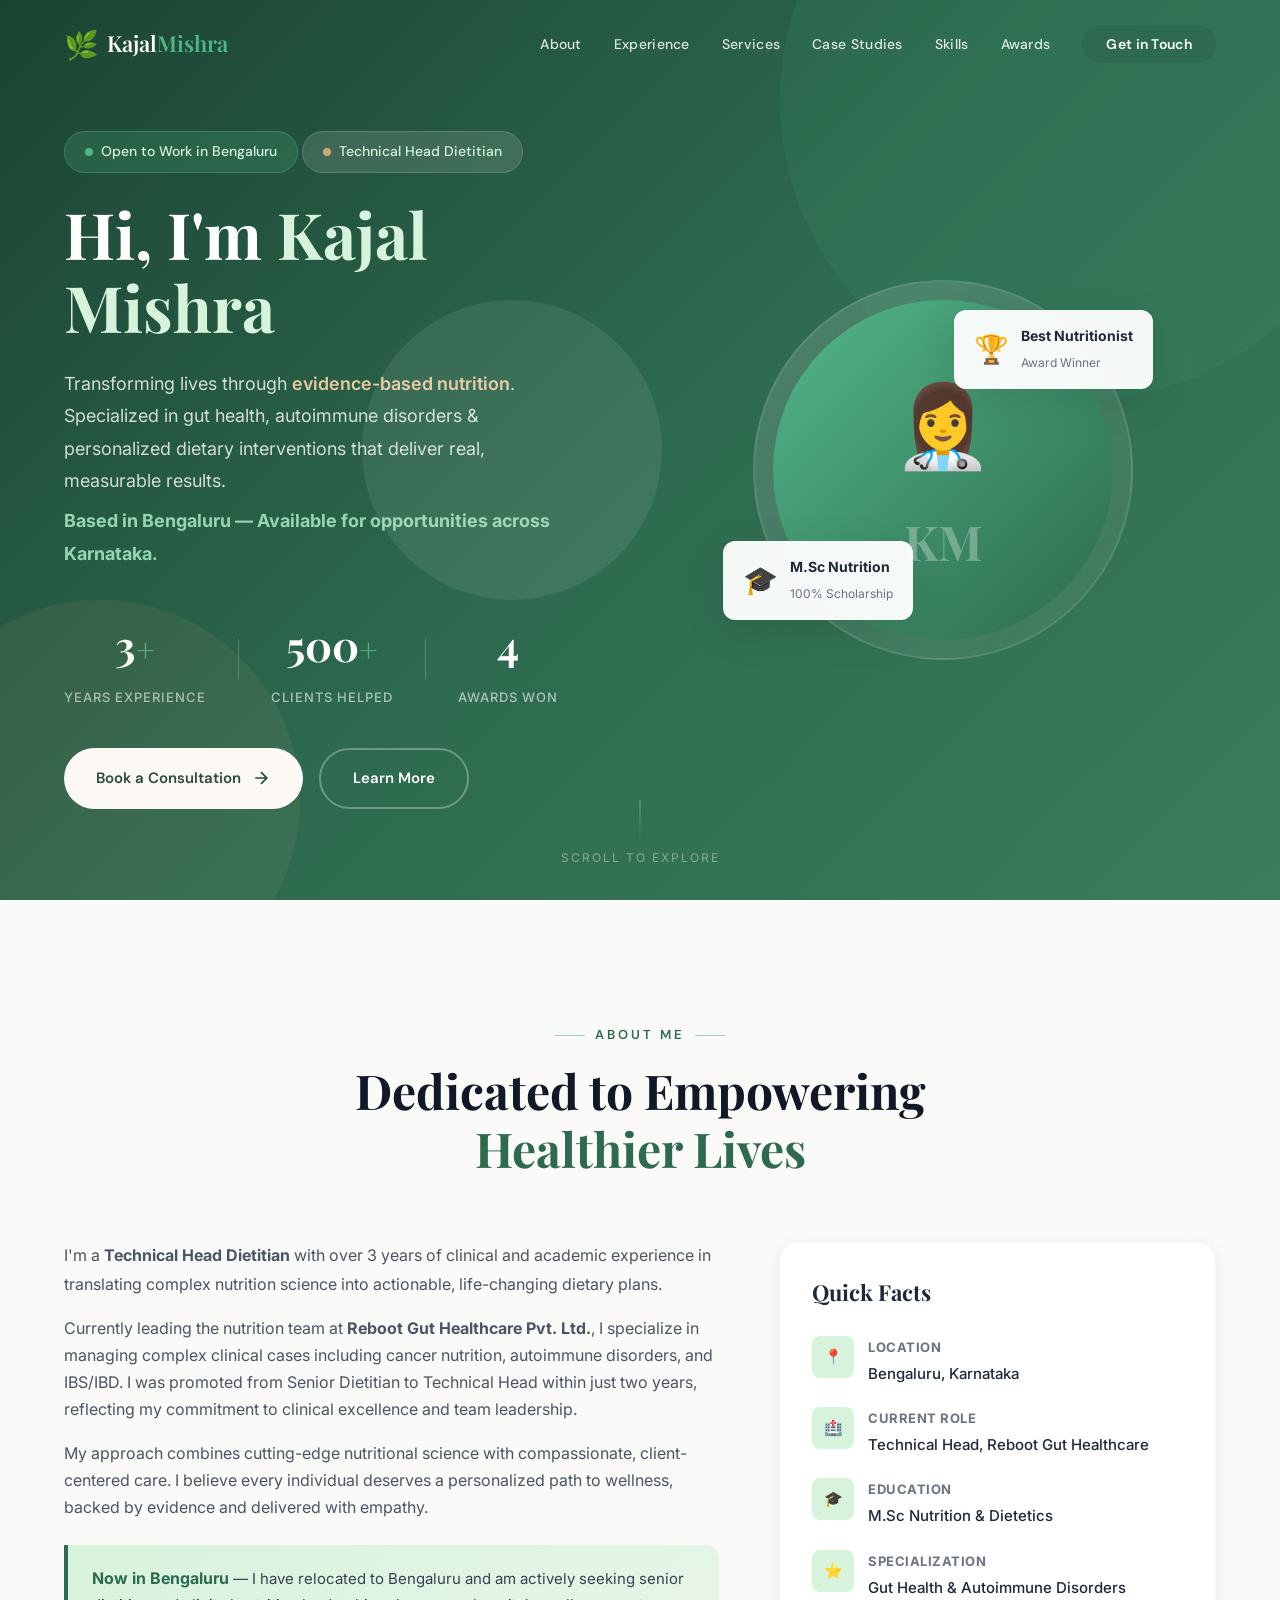
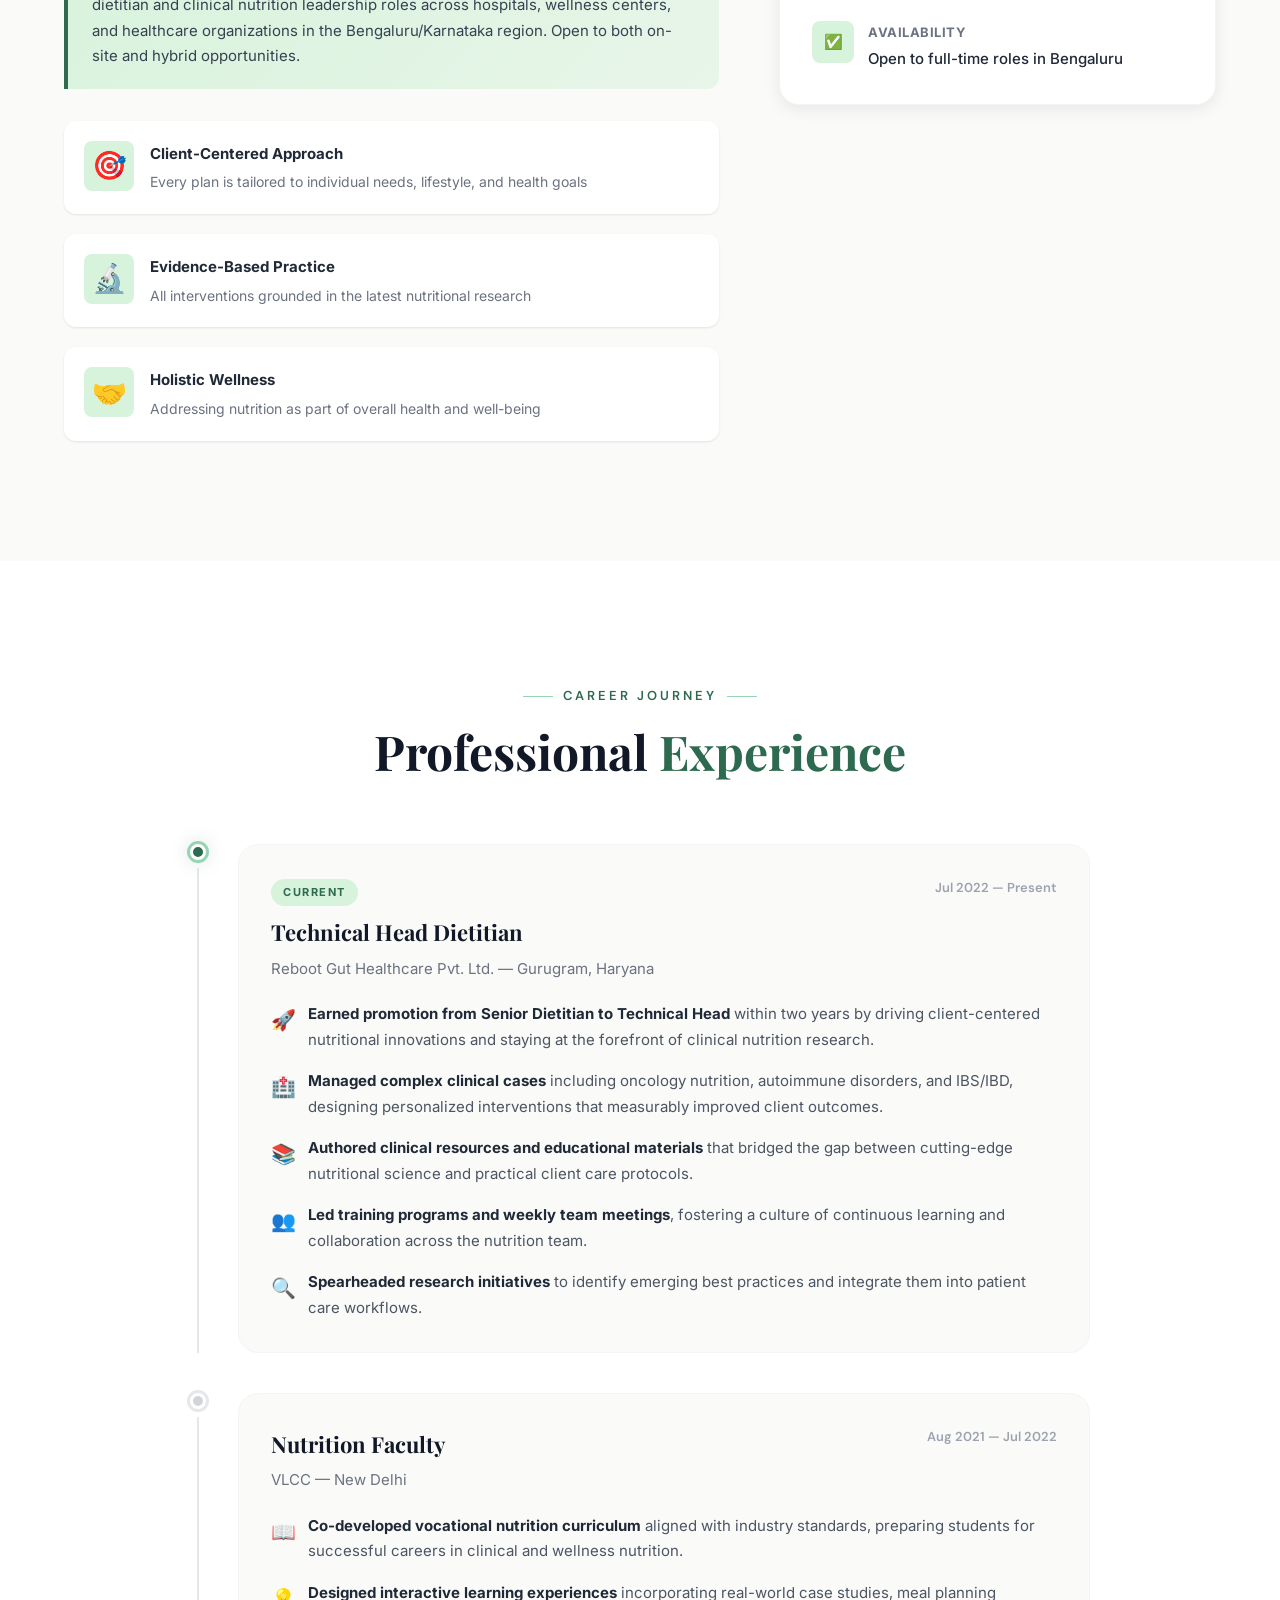
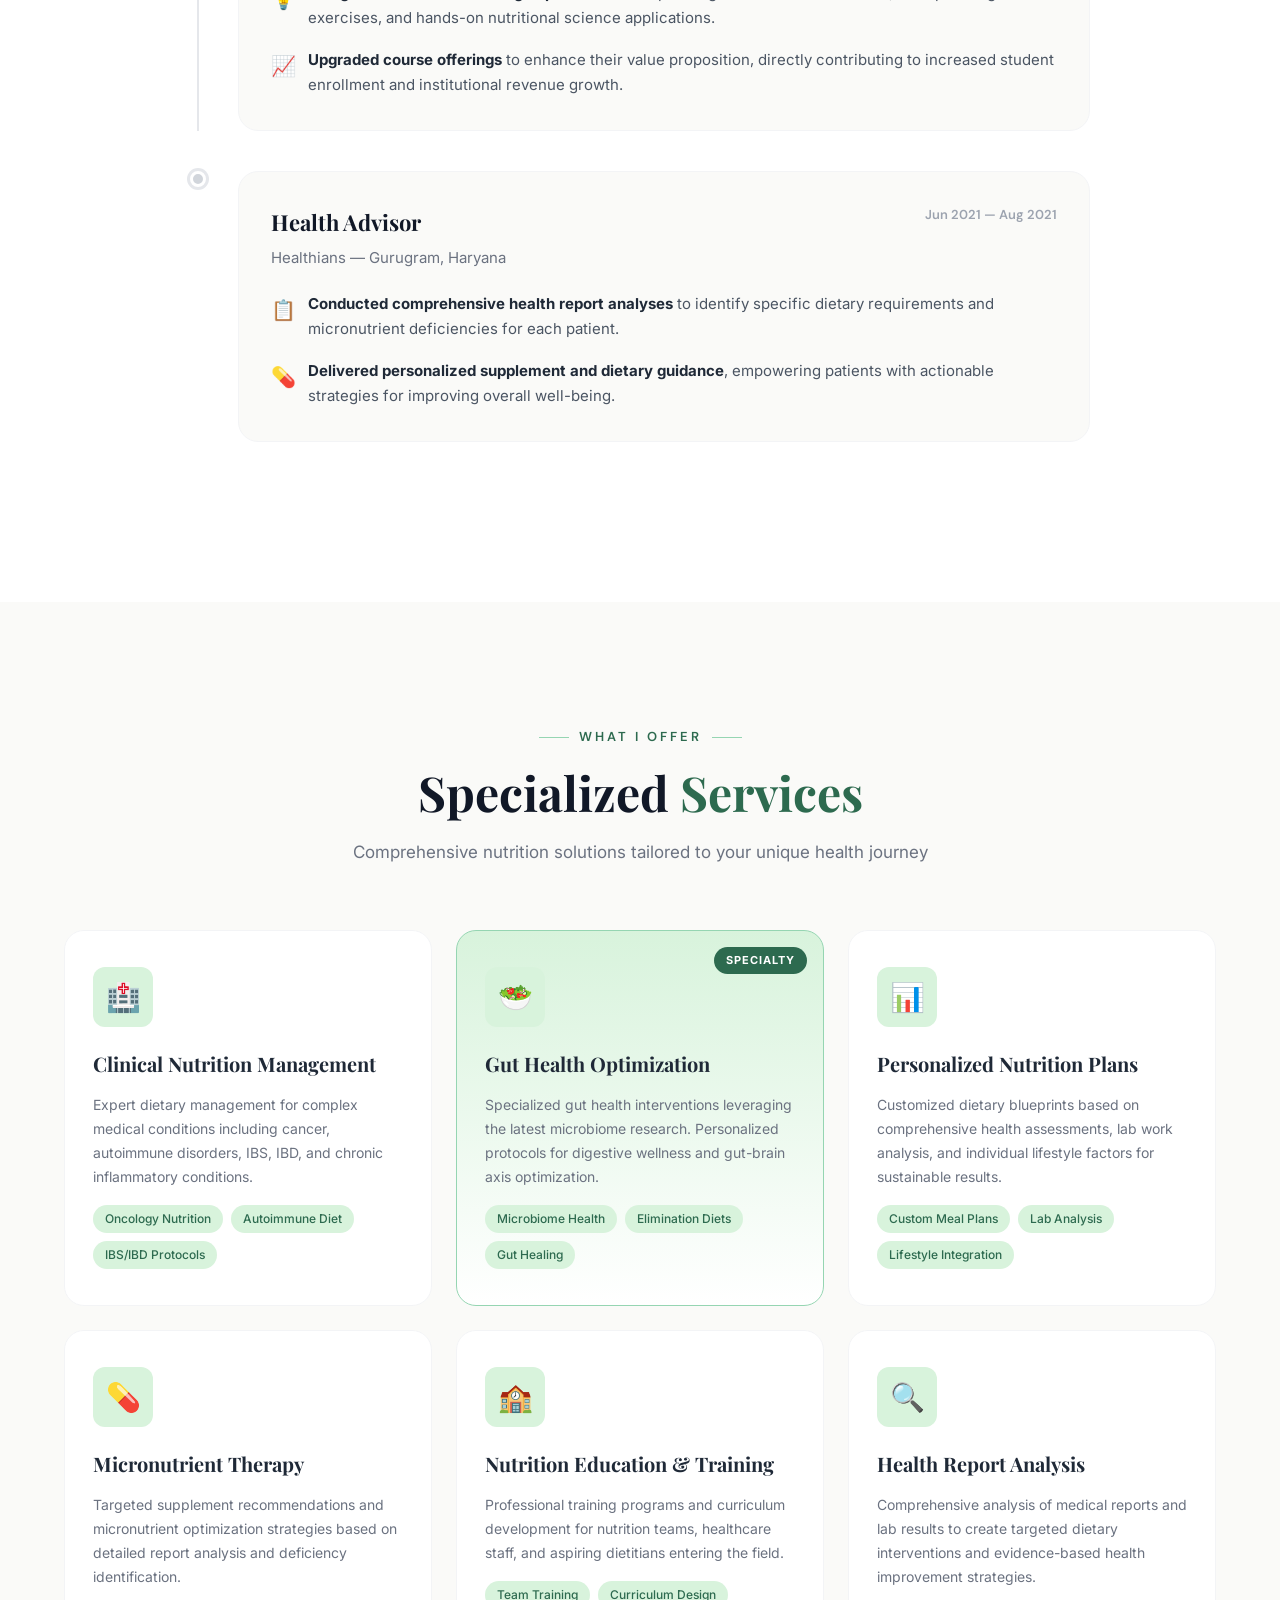
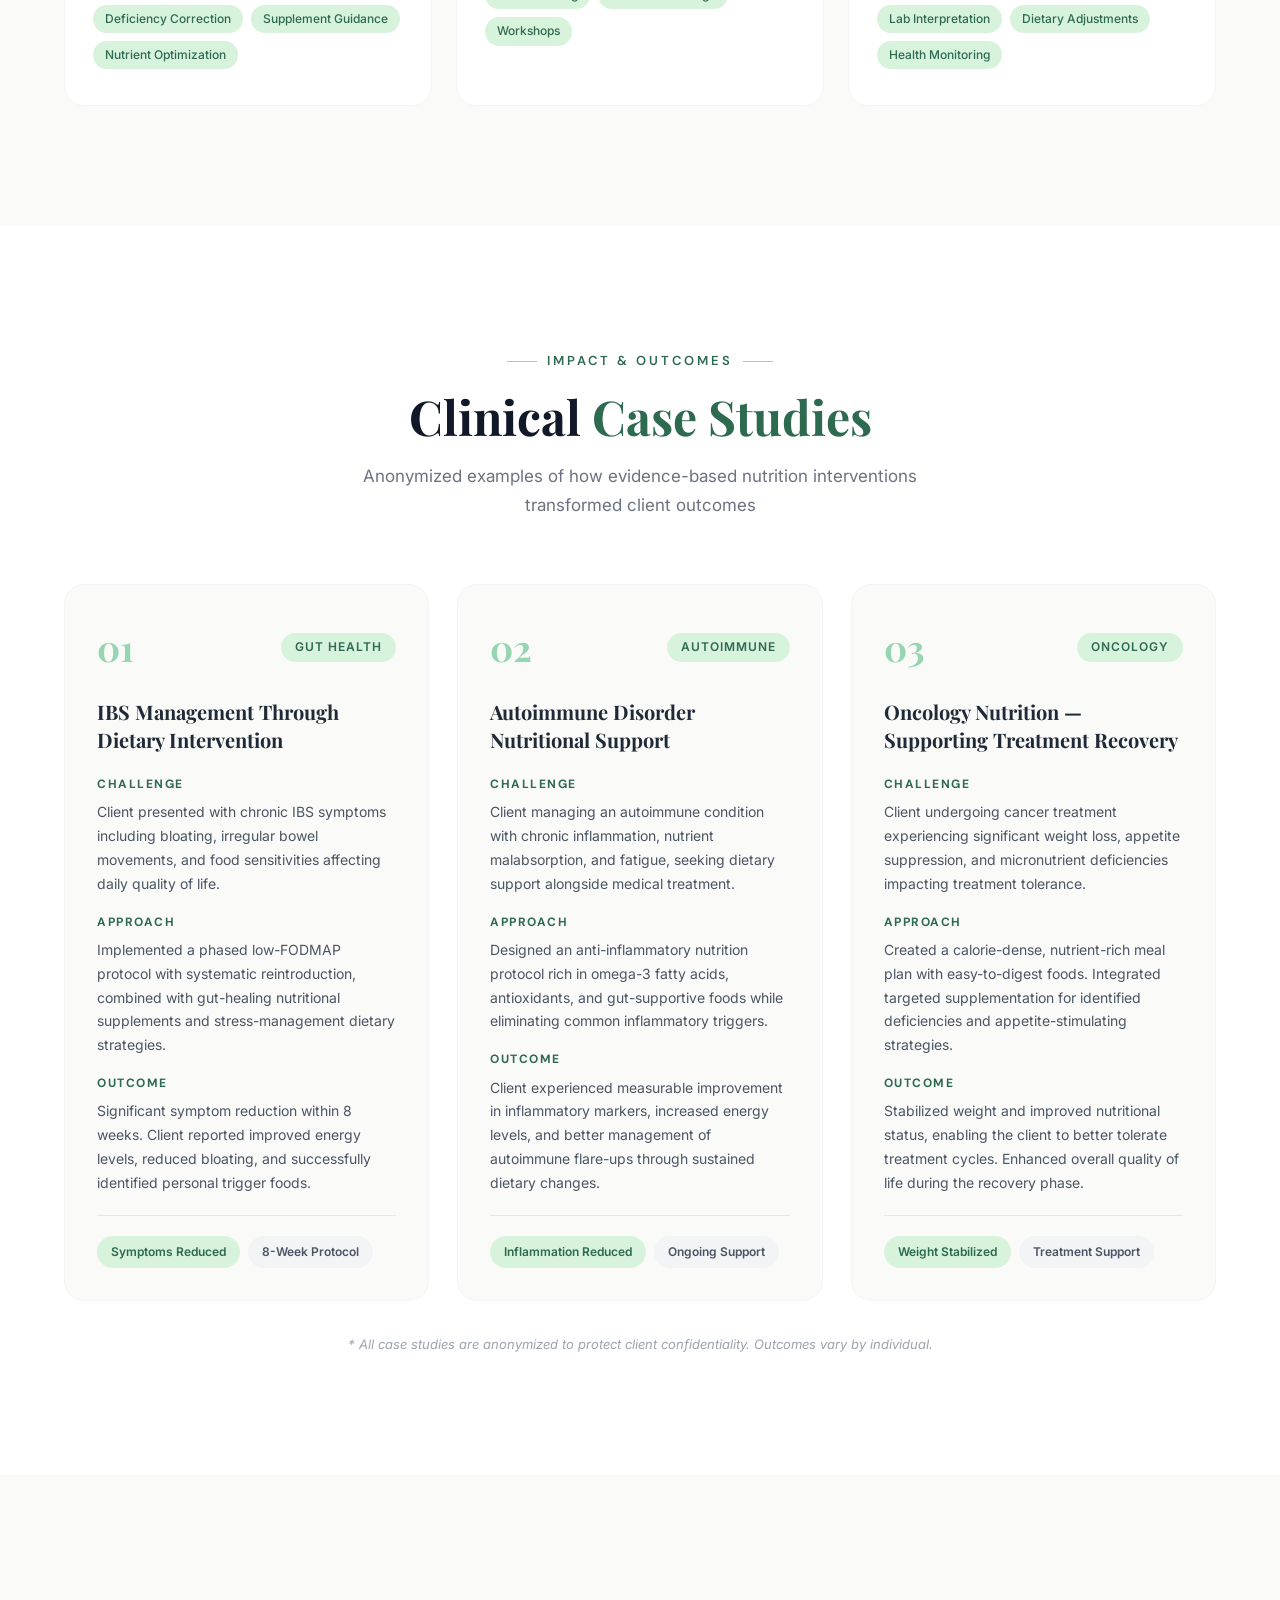
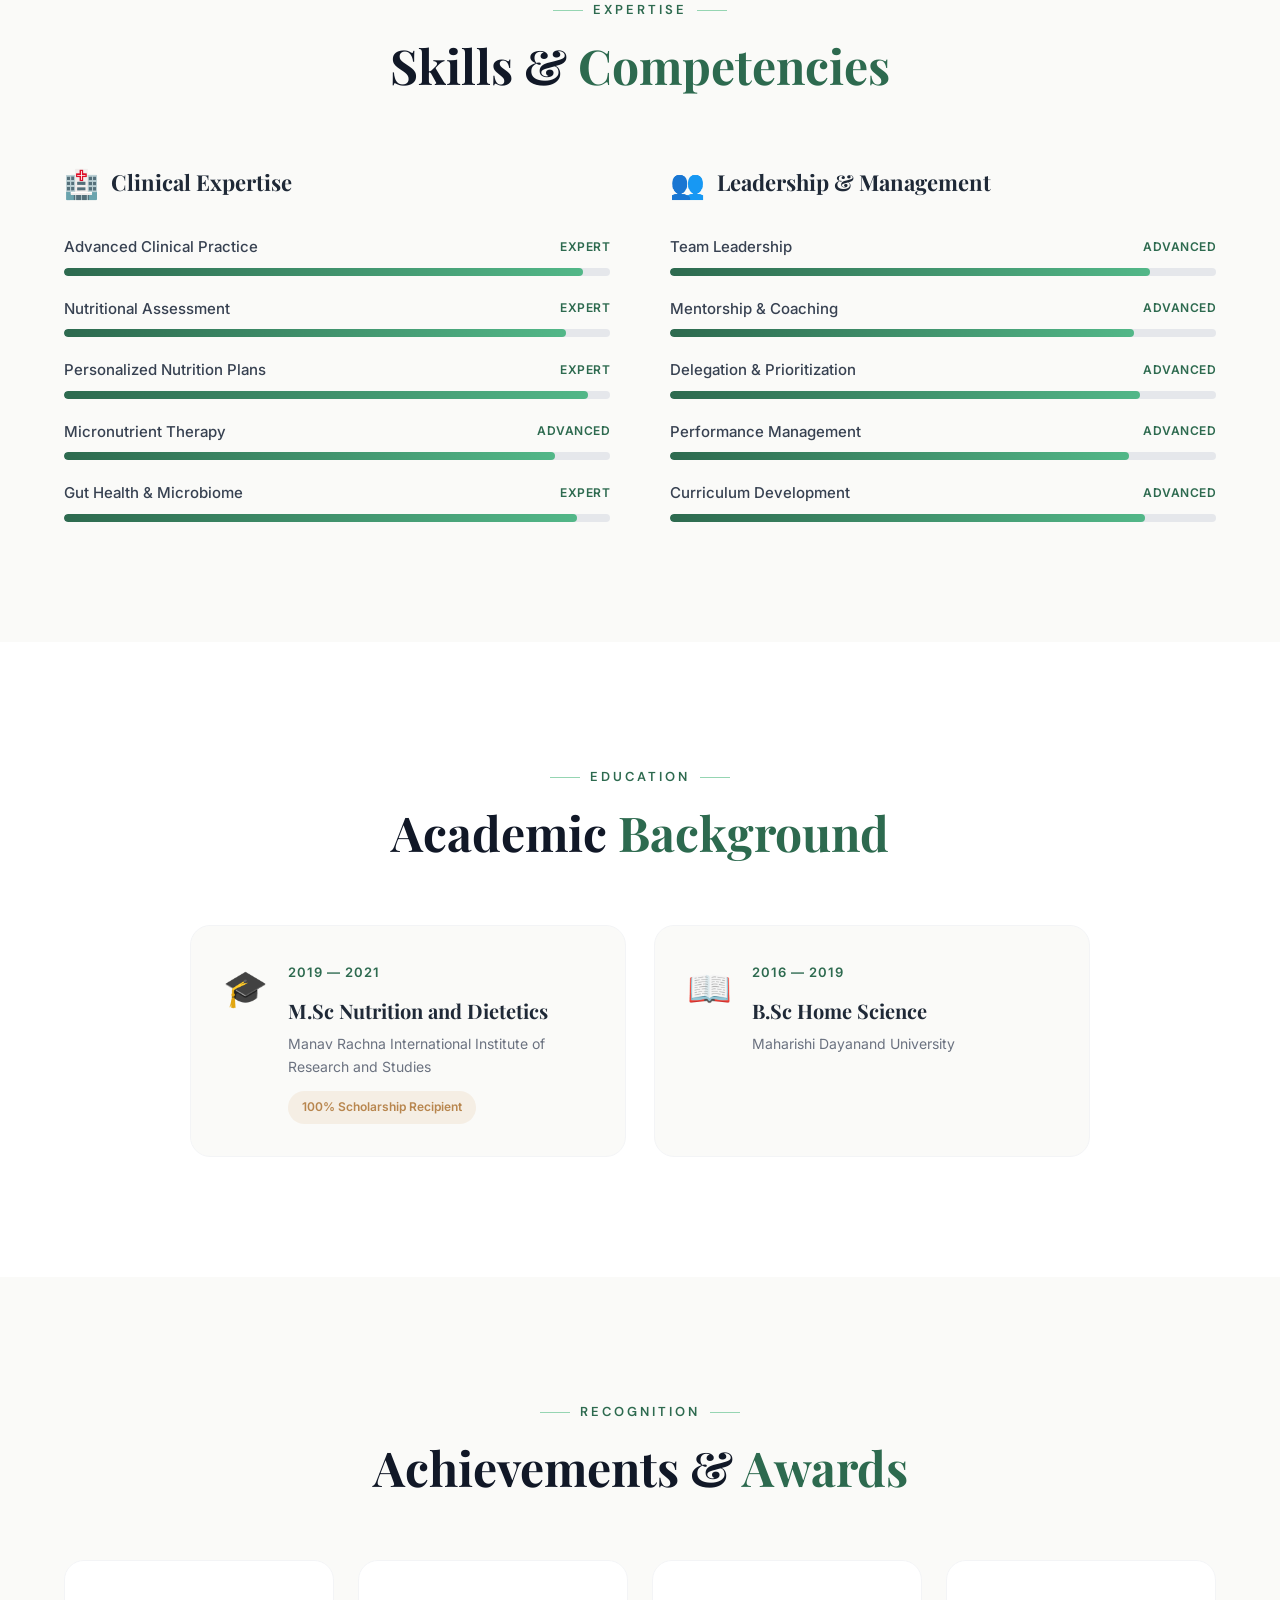
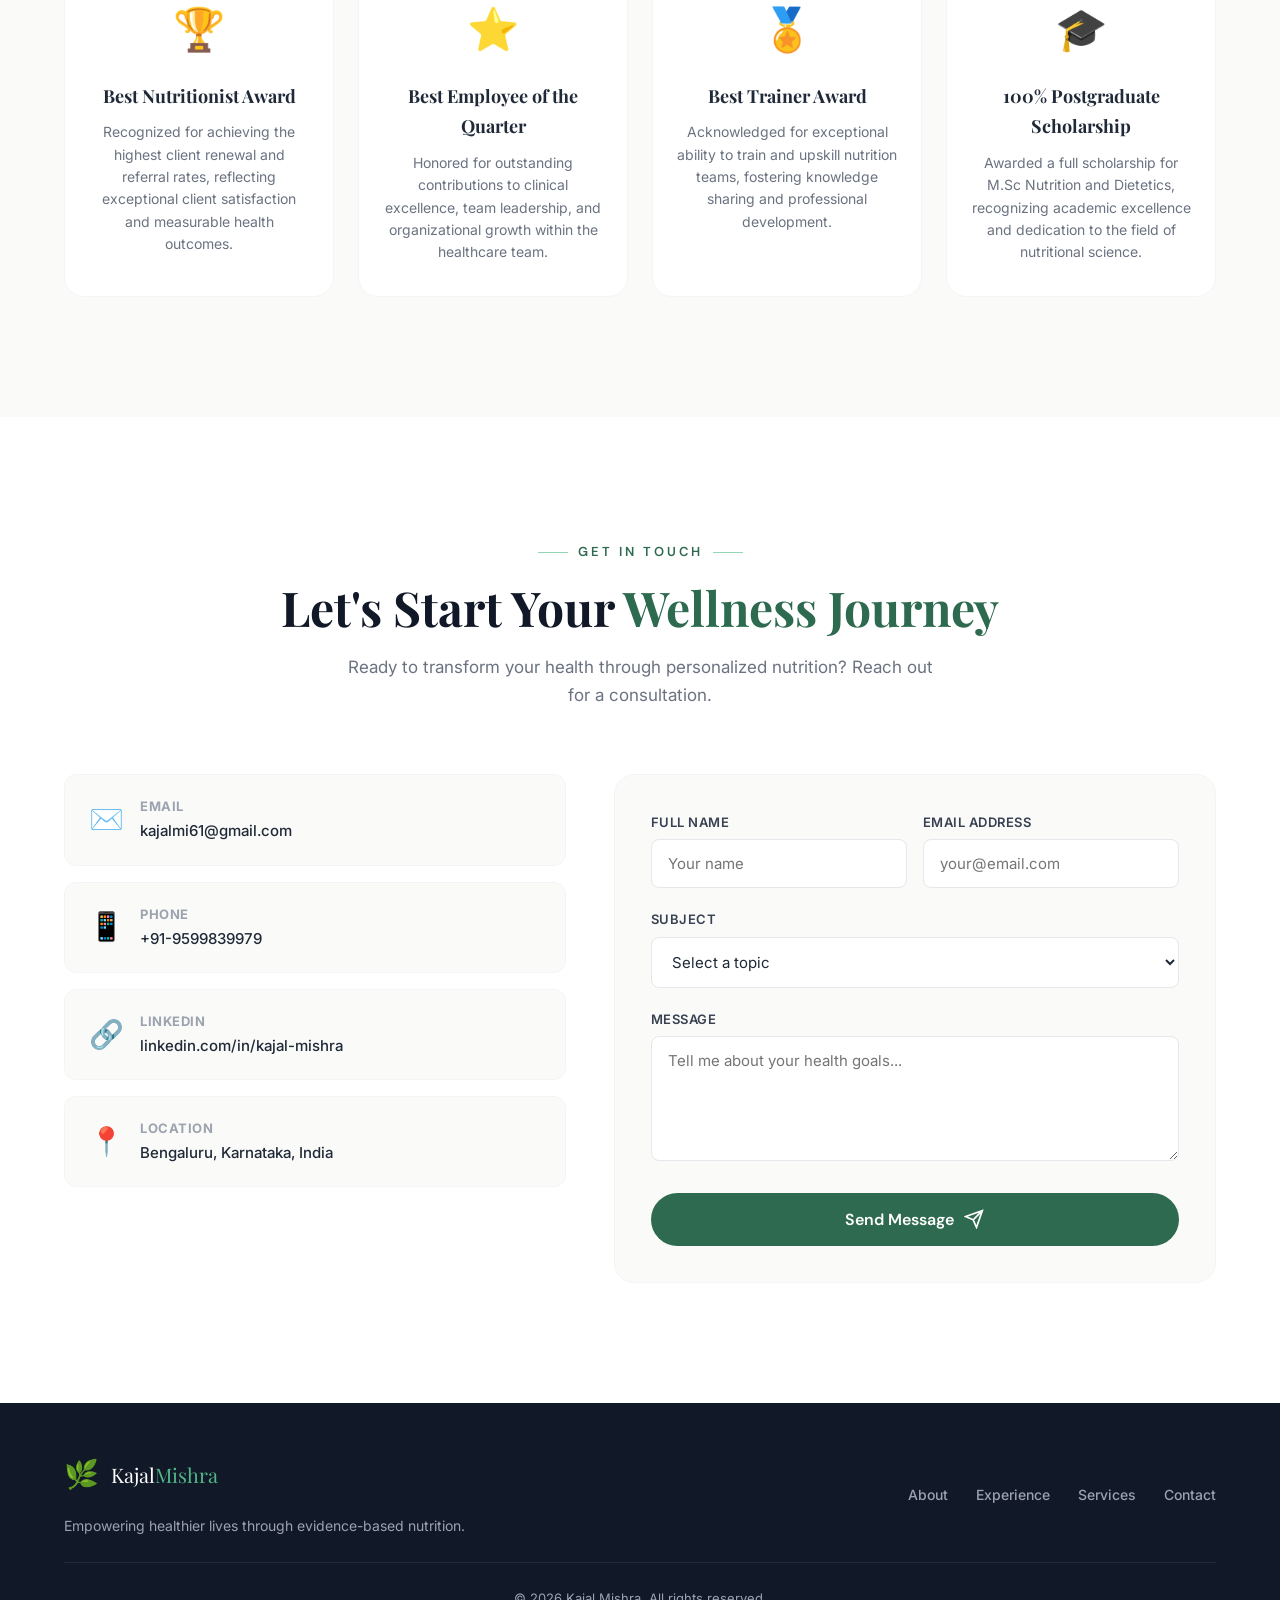
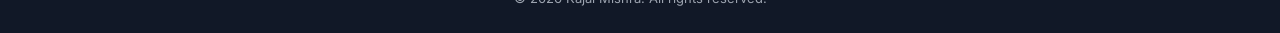
==== index.html @ f79f89e6 "Update location to Bengaluru with open-to-work messaging" ====
<!DOCTYPE html>
<html lang="en">
<head>
    <meta charset="UTF-8">
    <meta name="viewport" content="width=device-width, initial-scale=1.0">
    <title>Kajal Mishra | Senior Dietitian & Clinical Nutrition Expert</title>
    <meta name="description" content="Kajal Mishra - Technical Head Dietitian in Bengaluru specializing in clinical nutrition, gut health, autoimmune disorders, and personalized dietary interventions. 3+ years of expertise in transforming lives through evidence-based nutrition.">
    <meta name="keywords" content="Dietitian Bengaluru, Senior Dietitian Bangalore, Clinical Nutrition, Gut Health, Nutritionist Bengaluru, Kajal Mishra, Personalized Nutrition Plans, Autoimmune Diet, IBS IBD Nutrition, Dietitian Karnataka">
    <meta name="author" content="Kajal Mishra">

    <!-- Open Graph -->
    <meta property="og:title" content="Kajal Mishra | Senior Dietitian & Clinical Nutrition Expert">
    <meta property="og:description" content="Technical Head Dietitian based in Bengaluru, specializing in gut health, autoimmune disorders, and personalized nutrition interventions.">
    <meta property="og:type" content="website">

    <!-- Google Fonts -->
    <link rel="preconnect" href="https://fonts.googleapis.com">
    <link rel="preconnect" href="https://fonts.gstatic.com" crossorigin>
    <link href="https://fonts.googleapis.com/css2?family=Playfair+Display:ital,wght@0,400;0,500;0,600;0,700;1,400&family=Inter:wght@300;400;500;600;700&family=DM+Sans:wght@400;500;700&display=swap" rel="stylesheet">

    <!-- Favicon -->
    <link rel="icon" type="image/svg+xml" href="data:image/svg+xml,<svg xmlns='http://www.w3.org/2000/svg' viewBox='0 0 100 100'><text y='.9em' font-size='90'>🥗</text></svg>">

    <link rel="stylesheet" href="style.css">
</head>
<body>
    <!-- Preloader -->
    <div class="preloader" id="preloader">
        <div class="preloader-inner">
            <div class="preloader-leaf">&#x1F33F;</div>
            <p>Kajal Mishra</p>
        </div>
    </div>

    <!-- Navigation -->
    <nav class="navbar" id="navbar">
        <div class="nav-container">
            <a href="#hero" class="nav-logo">
                <span class="logo-icon">&#x1F33F;</span>
                <span class="logo-text">Kajal<span class="logo-accent">Mishra</span></span>
            </a>
            <ul class="nav-links" id="navLinks">
                <li><a href="#about" class="nav-link">About</a></li>
                <li><a href="#experience" class="nav-link">Experience</a></li>
                <li><a href="#services" class="nav-link">Services</a></li>
                <li><a href="#case-studies" class="nav-link">Case Studies</a></li>
                <li><a href="#skills" class="nav-link">Skills</a></li>
                <li><a href="#achievements" class="nav-link">Awards</a></li>
                <li><a href="#contact" class="nav-link nav-cta">Get in Touch</a></li>
            </ul>
            <button class="nav-toggle" id="navToggle" aria-label="Toggle navigation">
                <span></span>
                <span></span>
                <span></span>
            </button>
        </div>
    </nav>

    <!-- Hero Section -->
    <section class="hero" id="hero">
        <div class="hero-bg-shapes">
            <div class="shape shape-1"></div>
            <div class="shape shape-2"></div>
            <div class="shape shape-3"></div>
        </div>
        <div class="hero-container">
            <div class="hero-content">
                <div class="hero-badge open-to-work-badge">
                    <span class="badge-dot"></span>
                    Open to Work in Bengaluru
                </div>
                <div class="hero-badge">
                    <span class="badge-dot" style="background:#D4A574;"></span>
                    Technical Head Dietitian
                </div>
                <h1 class="hero-title">
                    Hi, I'm <span class="highlight">Kajal Mishra</span>
                </h1>
                <p class="hero-subtitle">
                    Transforming lives through <em>evidence-based nutrition</em>.
                    Specialized in gut health, autoimmune disorders &amp; personalized
                    dietary interventions that deliver real, measurable results.
                    <strong style="display:block; margin-top:8px; color:#95D5B2;">Based in Bengaluru &mdash; Available for opportunities across Karnataka.</strong>
                </p>
                <div class="hero-stats">
                    <div class="stat">
                        <span class="stat-number" data-count="3">0</span><span class="stat-plus">+</span>
                        <span class="stat-label">Years Experience</span>
                    </div>
                    <div class="stat-divider"></div>
                    <div class="stat">
                        <span class="stat-number" data-count="500">0</span><span class="stat-plus">+</span>
                        <span class="stat-label">Clients Helped</span>
                    </div>
                    <div class="stat-divider"></div>
                    <div class="stat">
                        <span class="stat-number" data-count="4">0</span>
                        <span class="stat-label">Awards Won</span>
                    </div>
                </div>
                <div class="hero-actions">
                    <a href="#contact" class="btn btn-primary">
                        <span>Book a Consultation</span>
                        <svg width="20" height="20" viewBox="0 0 24 24" fill="none" stroke="currentColor" stroke-width="2"><path d="M5 12h14M12 5l7 7-7 7"/></svg>
                    </a>
                    <a href="#about" class="btn btn-outline">
                        <span>Learn More</span>
                    </a>
                </div>
            </div>
            <div class="hero-visual">
                <div class="hero-image-wrapper">
                    <div class="hero-image-frame">
                        <div class="hero-avatar">
                            <div class="avatar-placeholder">
                                <span class="avatar-icon">&#x1F469;&#x200D;&#x2695;&#xFE0F;</span>
                                <span class="avatar-text">KM</span>
                            </div>
                        </div>
                    </div>
                    <div class="floating-card card-1">
                        <span class="card-icon">&#x1F3C6;</span>
                        <div>
                            <strong>Best Nutritionist</strong>
                            <small>Award Winner</small>
                        </div>
                    </div>
                    <div class="floating-card card-2">
                        <span class="card-icon">&#x1F393;</span>
                        <div>
                            <strong>M.Sc Nutrition</strong>
                            <small>100% Scholarship</small>
                        </div>
                    </div>
                </div>
            </div>
        </div>
        <div class="scroll-indicator">
            <div class="scroll-line"></div>
            <span>Scroll to explore</span>
        </div>
    </section>

    <!-- About Section -->
    <section class="section about" id="about">
        <div class="container">
            <div class="section-header">
                <span class="section-tag">About Me</span>
                <h2 class="section-title">Dedicated to Empowering <br><span class="highlight">Healthier Lives</span></h2>
            </div>
            <div class="about-grid">
                <div class="about-content">
                    <p class="about-lead">
                        I'm a <strong>Technical Head Dietitian</strong> with over 3 years of clinical and academic experience
                        in translating complex nutrition science into actionable, life-changing dietary plans.
                    </p>
                    <p>
                        Currently leading the nutrition team at <strong>Reboot Gut Healthcare Pvt. Ltd.</strong>, I specialize
                        in managing complex clinical cases including cancer nutrition, autoimmune disorders, and
                        IBS/IBD. I was promoted from Senior Dietitian to Technical Head within just two years,
                        reflecting my commitment to clinical excellence and team leadership.
                    </p>
                    <p>
                        My approach combines cutting-edge nutritional science with compassionate, client-centered care.
                        I believe every individual deserves a personalized path to wellness, backed by evidence and
                        delivered with empathy.
                    </p>
                    <div class="relocation-banner">
                        <strong>Now in Bengaluru</strong> &mdash; I have relocated to Bengaluru and am actively seeking
                        senior dietitian and clinical nutrition leadership roles across hospitals, wellness centers,
                        and healthcare organizations in the Bengaluru/Karnataka region. Open to both on-site and hybrid opportunities.
                    </div>
                    <div class="about-highlights">
                        <div class="highlight-item">
                            <div class="highlight-icon">&#x1F3AF;</div>
                            <div>
                                <strong>Client-Centered Approach</strong>
                                <p>Every plan is tailored to individual needs, lifestyle, and health goals</p>
                            </div>
                        </div>
                        <div class="highlight-item">
                            <div class="highlight-icon">&#x1F52C;</div>
                            <div>
                                <strong>Evidence-Based Practice</strong>
                                <p>All interventions grounded in the latest nutritional research</p>
                            </div>
                        </div>
                        <div class="highlight-item">
                            <div class="highlight-icon">&#x1F91D;</div>
                            <div>
                                <strong>Holistic Wellness</strong>
                                <p>Addressing nutrition as part of overall health and well-being</p>
                            </div>
                        </div>
                    </div>
                </div>
                <div class="about-sidebar">
                    <div class="info-card">
                        <h3>Quick Facts</h3>
                        <ul class="info-list">
                            <li>
                                <span class="info-icon">&#x1F4CD;</span>
                                <div><strong>Location</strong><span>Bengaluru, Karnataka</span></div>
                            </li>
                            <li>
                                <span class="info-icon">&#x1F3E5;</span>
                                <div><strong>Current Role</strong><span>Technical Head, Reboot Gut Healthcare</span></div>
                            </li>
                            <li>
                                <span class="info-icon">&#x1F393;</span>
                                <div><strong>Education</strong><span>M.Sc Nutrition & Dietetics</span></div>
                            </li>
                            <li>
                                <span class="info-icon">&#x2B50;</span>
                                <div><strong>Specialization</strong><span>Gut Health & Autoimmune Disorders</span></div>
                            </li>
                            <li>
                                <span class="info-icon">&#x2705;</span>
                                <div><strong>Availability</strong><span>Open to full-time roles in Bengaluru</span></div>
                            </li>
                        </ul>
                    </div>
                </div>
            </div>
        </div>
    </section>

    <!-- Experience Section -->
    <section class="section experience" id="experience">
        <div class="container">
            <div class="section-header">
                <span class="section-tag">Career Journey</span>
                <h2 class="section-title">Professional <span class="highlight">Experience</span></h2>
            </div>
            <div class="timeline">
                <!-- Experience 1 -->
                <div class="timeline-item">
                    <div class="timeline-marker">
                        <div class="marker-dot current"></div>
                        <div class="marker-line"></div>
                    </div>
                    <div class="timeline-card">
                        <div class="timeline-header">
                            <div>
                                <span class="timeline-badge current-badge">Current</span>
                                <h3>Technical Head Dietitian</h3>
                                <p class="timeline-company">Reboot Gut Healthcare Pvt. Ltd. &mdash; Gurugram, Haryana</p>
                            </div>
                            <span class="timeline-date">Jul 2022 &mdash; Present</span>
                        </div>
                        <div class="timeline-body">
                            <ul class="achievement-list">
                                <li>
                                    <span class="achievement-icon">&#x1F680;</span>
                                    <span><strong>Earned promotion from Senior Dietitian to Technical Head</strong> within two years by driving client-centered nutritional innovations and staying at the forefront of clinical nutrition research.</span>
                                </li>
                                <li>
                                    <span class="achievement-icon">&#x1F3E5;</span>
                                    <span><strong>Managed complex clinical cases</strong> including oncology nutrition, autoimmune disorders, and IBS/IBD, designing personalized interventions that measurably improved client outcomes.</span>
                                </li>
                                <li>
                                    <span class="achievement-icon">&#x1F4DA;</span>
                                    <span><strong>Authored clinical resources and educational materials</strong> that bridged the gap between cutting-edge nutritional science and practical client care protocols.</span>
                                </li>
                                <li>
                                    <span class="achievement-icon">&#x1F465;</span>
                                    <span><strong>Led training programs and weekly team meetings</strong>, fostering a culture of continuous learning and collaboration across the nutrition team.</span>
                                </li>
                                <li>
                                    <span class="achievement-icon">&#x1F50D;</span>
                                    <span><strong>Spearheaded research initiatives</strong> to identify emerging best practices and integrate them into patient care workflows.</span>
                                </li>
                            </ul>
                        </div>
                    </div>
                </div>
                <!-- Experience 2 -->
                <div class="timeline-item">
                    <div class="timeline-marker">
                        <div class="marker-dot"></div>
                        <div class="marker-line"></div>
                    </div>
                    <div class="timeline-card">
                        <div class="timeline-header">
                            <div>
                                <h3>Nutrition Faculty</h3>
                                <p class="timeline-company">VLCC &mdash; New Delhi</p>
                            </div>
                            <span class="timeline-date">Aug 2021 &mdash; Jul 2022</span>
                        </div>
                        <div class="timeline-body">
                            <ul class="achievement-list">
                                <li>
                                    <span class="achievement-icon">&#x1F4D6;</span>
                                    <span><strong>Co-developed vocational nutrition curriculum</strong> aligned with industry standards, preparing students for successful careers in clinical and wellness nutrition.</span>
                                </li>
                                <li>
                                    <span class="achievement-icon">&#x1F4A1;</span>
                                    <span><strong>Designed interactive learning experiences</strong> incorporating real-world case studies, meal planning exercises, and hands-on nutritional science applications.</span>
                                </li>
                                <li>
                                    <span class="achievement-icon">&#x1F4C8;</span>
                                    <span><strong>Upgraded course offerings</strong> to enhance their value proposition, directly contributing to increased student enrollment and institutional revenue growth.</span>
                                </li>
                            </ul>
                        </div>
                    </div>
                </div>
                <!-- Experience 3 -->
                <div class="timeline-item">
                    <div class="timeline-marker">
                        <div class="marker-dot"></div>
                    </div>
                    <div class="timeline-card">
                        <div class="timeline-header">
                            <div>
                                <h3>Health Advisor</h3>
                                <p class="timeline-company">Healthians &mdash; Gurugram, Haryana</p>
                            </div>
                            <span class="timeline-date">Jun 2021 &mdash; Aug 2021</span>
                        </div>
                        <div class="timeline-body">
                            <ul class="achievement-list">
                                <li>
                                    <span class="achievement-icon">&#x1F4CB;</span>
                                    <span><strong>Conducted comprehensive health report analyses</strong> to identify specific dietary requirements and micronutrient deficiencies for each patient.</span>
                                </li>
                                <li>
                                    <span class="achievement-icon">&#x1F48A;</span>
                                    <span><strong>Delivered personalized supplement and dietary guidance</strong>, empowering patients with actionable strategies for improving overall well-being.</span>
                                </li>
                            </ul>
                        </div>
                    </div>
                </div>
            </div>
        </div>
    </section>

    <!-- Services Section -->
    <section class="section services" id="services">
        <div class="container">
            <div class="section-header">
                <span class="section-tag">What I Offer</span>
                <h2 class="section-title">Specialized <span class="highlight">Services</span></h2>
                <p class="section-desc">Comprehensive nutrition solutions tailored to your unique health journey</p>
            </div>
            <div class="services-grid">
                <div class="service-card">
                    <div class="service-icon-wrap">
                        <span class="service-icon">&#x1F3E5;</span>
                    </div>
                    <h3>Clinical Nutrition Management</h3>
                    <p>Expert dietary management for complex medical conditions including cancer, autoimmune disorders, IBS, IBD, and chronic inflammatory conditions.</p>
                    <ul class="service-tags">
                        <li>Oncology Nutrition</li>
                        <li>Autoimmune Diet</li>
                        <li>IBS/IBD Protocols</li>
                    </ul>
                </div>
                <div class="service-card featured">
                    <div class="service-icon-wrap">
                        <span class="service-icon">&#x1F957;</span>
                    </div>
                    <h3>Gut Health Optimization</h3>
                    <p>Specialized gut health interventions leveraging the latest microbiome research. Personalized protocols for digestive wellness and gut-brain axis optimization.</p>
                    <ul class="service-tags">
                        <li>Microbiome Health</li>
                        <li>Elimination Diets</li>
                        <li>Gut Healing</li>
                    </ul>
                    <span class="featured-badge">Specialty</span>
                </div>
                <div class="service-card">
                    <div class="service-icon-wrap">
                        <span class="service-icon">&#x1F4CA;</span>
                    </div>
                    <h3>Personalized Nutrition Plans</h3>
                    <p>Customized dietary blueprints based on comprehensive health assessments, lab work analysis, and individual lifestyle factors for sustainable results.</p>
                    <ul class="service-tags">
                        <li>Custom Meal Plans</li>
                        <li>Lab Analysis</li>
                        <li>Lifestyle Integration</li>
                    </ul>
                </div>
                <div class="service-card">
                    <div class="service-icon-wrap">
                        <span class="service-icon">&#x1F48A;</span>
                    </div>
                    <h3>Micronutrient Therapy</h3>
                    <p>Targeted supplement recommendations and micronutrient optimization strategies based on detailed report analysis and deficiency identification.</p>
                    <ul class="service-tags">
                        <li>Deficiency Correction</li>
                        <li>Supplement Guidance</li>
                        <li>Nutrient Optimization</li>
                    </ul>
                </div>
                <div class="service-card">
                    <div class="service-icon-wrap">
                        <span class="service-icon">&#x1F3EB;</span>
                    </div>
                    <h3>Nutrition Education & Training</h3>
                    <p>Professional training programs and curriculum development for nutrition teams, healthcare staff, and aspiring dietitians entering the field.</p>
                    <ul class="service-tags">
                        <li>Team Training</li>
                        <li>Curriculum Design</li>
                        <li>Workshops</li>
                    </ul>
                </div>
                <div class="service-card">
                    <div class="service-icon-wrap">
                        <span class="service-icon">&#x1F50D;</span>
                    </div>
                    <h3>Health Report Analysis</h3>
                    <p>Comprehensive analysis of medical reports and lab results to create targeted dietary interventions and evidence-based health improvement strategies.</p>
                    <ul class="service-tags">
                        <li>Lab Interpretation</li>
                        <li>Dietary Adjustments</li>
                        <li>Health Monitoring</li>
                    </ul>
                </div>
            </div>
        </div>
    </section>

    <!-- Case Studies Section -->
    <section class="section case-studies" id="case-studies">
        <div class="container">
            <div class="section-header">
                <span class="section-tag">Impact & Outcomes</span>
                <h2 class="section-title">Clinical <span class="highlight">Case Studies</span></h2>
                <p class="section-desc">Anonymized examples of how evidence-based nutrition interventions transformed client outcomes</p>
            </div>
            <div class="cases-grid">
                <div class="case-card">
                    <div class="case-header">
                        <span class="case-number">01</span>
                        <span class="case-category">Gut Health</span>
                    </div>
                    <h3>IBS Management Through Dietary Intervention</h3>
                    <div class="case-details">
                        <div class="case-section">
                            <h4>Challenge</h4>
                            <p>Client presented with chronic IBS symptoms including bloating, irregular bowel movements, and food sensitivities affecting daily quality of life.</p>
                        </div>
                        <div class="case-section">
                            <h4>Approach</h4>
                            <p>Implemented a phased low-FODMAP protocol with systematic reintroduction, combined with gut-healing nutritional supplements and stress-management dietary strategies.</p>
                        </div>
                        <div class="case-section">
                            <h4>Outcome</h4>
                            <p>Significant symptom reduction within 8 weeks. Client reported improved energy levels, reduced bloating, and successfully identified personal trigger foods.</p>
                        </div>
                    </div>
                    <div class="case-result">
                        <span class="result-tag positive">Symptoms Reduced</span>
                        <span class="result-tag">8-Week Protocol</span>
                    </div>
                </div>
                <div class="case-card">
                    <div class="case-header">
                        <span class="case-number">02</span>
                        <span class="case-category">Autoimmune</span>
                    </div>
                    <h3>Autoimmune Disorder Nutritional Support</h3>
                    <div class="case-details">
                        <div class="case-section">
                            <h4>Challenge</h4>
                            <p>Client managing an autoimmune condition with chronic inflammation, nutrient malabsorption, and fatigue, seeking dietary support alongside medical treatment.</p>
                        </div>
                        <div class="case-section">
                            <h4>Approach</h4>
                            <p>Designed an anti-inflammatory nutrition protocol rich in omega-3 fatty acids, antioxidants, and gut-supportive foods while eliminating common inflammatory triggers.</p>
                        </div>
                        <div class="case-section">
                            <h4>Outcome</h4>
                            <p>Client experienced measurable improvement in inflammatory markers, increased energy levels, and better management of autoimmune flare-ups through sustained dietary changes.</p>
                        </div>
                    </div>
                    <div class="case-result">
                        <span class="result-tag positive">Inflammation Reduced</span>
                        <span class="result-tag">Ongoing Support</span>
                    </div>
                </div>
                <div class="case-card">
                    <div class="case-header">
                        <span class="case-number">03</span>
                        <span class="case-category">Oncology</span>
                    </div>
                    <h3>Oncology Nutrition &mdash; Supporting Treatment Recovery</h3>
                    <div class="case-details">
                        <div class="case-section">
                            <h4>Challenge</h4>
                            <p>Client undergoing cancer treatment experiencing significant weight loss, appetite suppression, and micronutrient deficiencies impacting treatment tolerance.</p>
                        </div>
                        <div class="case-section">
                            <h4>Approach</h4>
                            <p>Created a calorie-dense, nutrient-rich meal plan with easy-to-digest foods. Integrated targeted supplementation for identified deficiencies and appetite-stimulating strategies.</p>
                        </div>
                        <div class="case-section">
                            <h4>Outcome</h4>
                            <p>Stabilized weight and improved nutritional status, enabling the client to better tolerate treatment cycles. Enhanced overall quality of life during the recovery phase.</p>
                        </div>
                    </div>
                    <div class="case-result">
                        <span class="result-tag positive">Weight Stabilized</span>
                        <span class="result-tag">Treatment Support</span>
                    </div>
                </div>
            </div>
            <p class="case-disclaimer">* All case studies are anonymized to protect client confidentiality. Outcomes vary by individual.</p>
        </div>
    </section>

    <!-- Skills Section -->
    <section class="section skills" id="skills">
        <div class="container">
            <div class="section-header">
                <span class="section-tag">Expertise</span>
                <h2 class="section-title">Skills & <span class="highlight">Competencies</span></h2>
            </div>
            <div class="skills-grid">
                <div class="skills-column">
                    <h3 class="skills-category">
                        <span class="cat-icon">&#x1F3E5;</span>
                        Clinical Expertise
                    </h3>
                    <div class="skill-items">
                        <div class="skill-item">
                            <div class="skill-info">
                                <span>Advanced Clinical Practice</span>
                                <span class="skill-level">Expert</span>
                            </div>
                            <div class="skill-bar"><div class="skill-fill" data-width="95"></div></div>
                        </div>
                        <div class="skill-item">
                            <div class="skill-info">
                                <span>Nutritional Assessment</span>
                                <span class="skill-level">Expert</span>
                            </div>
                            <div class="skill-bar"><div class="skill-fill" data-width="92"></div></div>
                        </div>
                        <div class="skill-item">
                            <div class="skill-info">
                                <span>Personalized Nutrition Plans</span>
                                <span class="skill-level">Expert</span>
                            </div>
                            <div class="skill-bar"><div class="skill-fill" data-width="96"></div></div>
                        </div>
                        <div class="skill-item">
                            <div class="skill-info">
                                <span>Micronutrient Therapy</span>
                                <span class="skill-level">Advanced</span>
                            </div>
                            <div class="skill-bar"><div class="skill-fill" data-width="90"></div></div>
                        </div>
                        <div class="skill-item">
                            <div class="skill-info">
                                <span>Gut Health & Microbiome</span>
                                <span class="skill-level">Expert</span>
                            </div>
                            <div class="skill-bar"><div class="skill-fill" data-width="94"></div></div>
                        </div>
                    </div>
                </div>
                <div class="skills-column">
                    <h3 class="skills-category">
                        <span class="cat-icon">&#x1F465;</span>
                        Leadership & Management
                    </h3>
                    <div class="skill-items">
                        <div class="skill-item">
                            <div class="skill-info">
                                <span>Team Leadership</span>
                                <span class="skill-level">Advanced</span>
                            </div>
                            <div class="skill-bar"><div class="skill-fill" data-width="88"></div></div>
                        </div>
                        <div class="skill-item">
                            <div class="skill-info">
                                <span>Mentorship & Coaching</span>
                                <span class="skill-level">Advanced</span>
                            </div>
                            <div class="skill-bar"><div class="skill-fill" data-width="85"></div></div>
                        </div>
                        <div class="skill-item">
                            <div class="skill-info">
                                <span>Delegation & Prioritization</span>
                                <span class="skill-level">Advanced</span>
                            </div>
                            <div class="skill-bar"><div class="skill-fill" data-width="86"></div></div>
                        </div>
                        <div class="skill-item">
                            <div class="skill-info">
                                <span>Performance Management</span>
                                <span class="skill-level">Advanced</span>
                            </div>
                            <div class="skill-bar"><div class="skill-fill" data-width="84"></div></div>
                        </div>
                        <div class="skill-item">
                            <div class="skill-info">
                                <span>Curriculum Development</span>
                                <span class="skill-level">Advanced</span>
                            </div>
                            <div class="skill-bar"><div class="skill-fill" data-width="87"></div></div>
                        </div>
                    </div>
                </div>
            </div>
        </div>
    </section>

    <!-- Education Section -->
    <section class="section education" id="education">
        <div class="container">
            <div class="section-header">
                <span class="section-tag">Education</span>
                <h2 class="section-title">Academic <span class="highlight">Background</span></h2>
            </div>
            <div class="education-grid">
                <div class="edu-card">
                    <div class="edu-icon">&#x1F393;</div>
                    <div class="edu-content">
                        <span class="edu-date">2019 &mdash; 2021</span>
                        <h3>M.Sc Nutrition and Dietetics</h3>
                        <p class="edu-institution">Manav Rachna International Institute of Research and Studies</p>
                        <span class="edu-badge">100% Scholarship Recipient</span>
                    </div>
                </div>
                <div class="edu-card">
                    <div class="edu-icon">&#x1F4D6;</div>
                    <div class="edu-content">
                        <span class="edu-date">2016 &mdash; 2019</span>
                        <h3>B.Sc Home Science</h3>
                        <p class="edu-institution">Maharishi Dayanand University</p>
                    </div>
                </div>
            </div>
        </div>
    </section>

    <!-- Achievements Section -->
    <section class="section achievements" id="achievements">
        <div class="container">
            <div class="section-header">
                <span class="section-tag">Recognition</span>
                <h2 class="section-title">Achievements & <span class="highlight">Awards</span></h2>
            </div>
            <div class="awards-grid">
                <div class="award-card">
                    <div class="award-icon">&#x1F3C6;</div>
                    <h3>Best Nutritionist Award</h3>
                    <p>Recognized for achieving the highest client renewal and referral rates, reflecting exceptional client satisfaction and measurable health outcomes.</p>
                </div>
                <div class="award-card">
                    <div class="award-icon">&#x2B50;</div>
                    <h3>Best Employee of the Quarter</h3>
                    <p>Honored for outstanding contributions to clinical excellence, team leadership, and organizational growth within the healthcare team.</p>
                </div>
                <div class="award-card">
                    <div class="award-icon">&#x1F3C5;</div>
                    <h3>Best Trainer Award</h3>
                    <p>Acknowledged for exceptional ability to train and upskill nutrition teams, fostering knowledge sharing and professional development.</p>
                </div>
                <div class="award-card">
                    <div class="award-icon">&#x1F393;</div>
                    <h3>100% Postgraduate Scholarship</h3>
                    <p>Awarded a full scholarship for M.Sc Nutrition and Dietetics, recognizing academic excellence and dedication to the field of nutritional science.</p>
                </div>
            </div>
        </div>
    </section>

    <!-- Contact Section -->
    <section class="section contact" id="contact">
        <div class="container">
            <div class="section-header">
                <span class="section-tag">Get in Touch</span>
                <h2 class="section-title">Let's Start Your <span class="highlight">Wellness Journey</span></h2>
                <p class="section-desc">Ready to transform your health through personalized nutrition? Reach out for a consultation.</p>
            </div>
            <div class="contact-grid">
                <div class="contact-cards">
                    <a href="mailto:kajalmi61@gmail.com" class="contact-card">
                        <div class="contact-icon">&#x2709;&#xFE0F;</div>
                        <div>
                            <strong>Email</strong>
                            <span>kajalmi61@gmail.com</span>
                        </div>
                    </a>
                    <a href="tel:+919599839979" class="contact-card">
                        <div class="contact-icon">&#x1F4F1;</div>
                        <div>
                            <strong>Phone</strong>
                            <span>+91-9599839979</span>
                        </div>
                    </a>
                    <a href="https://linkedin.com/in/kajal-mishra" target="_blank" rel="noopener noreferrer" class="contact-card">
                        <div class="contact-icon">&#x1F517;</div>
                        <div>
                            <strong>LinkedIn</strong>
                            <span>linkedin.com/in/kajal-mishra</span>
                        </div>
                    </a>
                    <div class="contact-card">
                        <div class="contact-icon">&#x1F4CD;</div>
                        <div>
                            <strong>Location</strong>
                            <span>Bengaluru, Karnataka, India</span>
                        </div>
                    </div>
                </div>
                <div class="contact-form-wrapper">
                    <form class="contact-form" id="contactForm">
                        <div class="form-row">
                            <div class="form-group">
                                <label for="name">Full Name</label>
                                <input type="text" id="name" name="name" placeholder="Your name" required>
                            </div>
                            <div class="form-group">
                                <label for="email">Email Address</label>
                                <input type="email" id="email" name="email" placeholder="your@email.com" required>
                            </div>
                        </div>
                        <div class="form-group">
                            <label for="subject">Subject</label>
                            <select id="subject" name="subject" required>
                                <option value="" disabled selected>Select a topic</option>
                                <option value="consultation">Book a Consultation</option>
                                <option value="clinical">Clinical Nutrition Inquiry</option>
                                <option value="gut-health">Gut Health Program</option>
                                <option value="training">Training & Education</option>
                                <option value="other">Other</option>
                            </select>
                        </div>
                        <div class="form-group">
                            <label for="message">Message</label>
                            <textarea id="message" name="message" rows="5" placeholder="Tell me about your health goals..." required></textarea>
                        </div>
                        <button type="submit" class="btn btn-primary btn-full">
                            <span>Send Message</span>
                            <svg width="20" height="20" viewBox="0 0 24 24" fill="none" stroke="currentColor" stroke-width="2"><path d="M22 2L11 13M22 2l-7 20-4-9-9-4 20-7z"/></svg>
                        </button>
                    </form>
                </div>
            </div>
        </div>
    </section>

    <!-- Footer -->
    <footer class="footer">
        <div class="container">
            <div class="footer-content">
                <div class="footer-brand">
                    <span class="logo-icon">&#x1F33F;</span>
                    <span class="logo-text">Kajal<span class="logo-accent">Mishra</span></span>
                    <p>Empowering healthier lives through evidence-based nutrition.</p>
                </div>
                <div class="footer-links">
                    <a href="#about">About</a>
                    <a href="#experience">Experience</a>
                    <a href="#services">Services</a>
                    <a href="#contact">Contact</a>
                </div>
            </div>
            <div class="footer-bottom">
                <p>&copy; 2026 Kajal Mishra. All rights reserved.</p>
            </div>
        </div>
    </footer>

    <!-- Back to Top -->
    <button class="back-to-top" id="backToTop" aria-label="Back to top">
        <svg width="24" height="24" viewBox="0 0 24 24" fill="none" stroke="currentColor" stroke-width="2.5"><path d="M18 15l-6-6-6 6"/></svg>
    </button>

    <script src="script.js"></script>
</body>
</html>
---- style.css ----
/* ==========================================
   KAJAL MISHRA - SENIOR DIETITIAN PORTFOLIO
   Modern, Clean, Healthcare-Inspired Design
   ========================================== */

/* ---------- CSS Variables ---------- */
:root {
    /* Primary - Sage/Forest Green (healthcare, wellness) */
    --primary: #2D6A4F;
    --primary-light: #52B788;
    --primary-lighter: #95D5B2;
    --primary-lightest: #D8F3DC;
    --primary-dark: #1B4332;

    /* Accent - Warm Gold */
    --accent: #D4A574;
    --accent-light: #E8C9A0;
    --accent-dark: #B8864E;

    /* Neutrals */
    --white: #FFFFFF;
    --off-white: #FAFAF8;
    --cream: #F5F2ED;
    --gray-50: #F9FAFB;
    --gray-100: #F3F4F6;
    --gray-200: #E5E7EB;
    --gray-300: #D1D5DB;
    --gray-400: #9CA3AF;
    --gray-500: #6B7280;
    --gray-600: #4B5563;
    --gray-700: #374151;
    --gray-800: #1F2937;
    --gray-900: #111827;

    /* Typography */
    --font-heading: 'Playfair Display', Georgia, serif;
    --font-body: 'Inter', -apple-system, BlinkMacSystemFont, sans-serif;
    --font-accent: 'DM Sans', sans-serif;

    /* Spacing */
    --section-padding: 120px;
    --container-max: 1200px;

    /* Effects */
    --shadow-sm: 0 1px 3px rgba(0,0,0,0.06), 0 1px 2px rgba(0,0,0,0.04);
    --shadow-md: 0 4px 16px rgba(0,0,0,0.08);
    --shadow-lg: 0 12px 40px rgba(0,0,0,0.1);
    --shadow-xl: 0 24px 60px rgba(0,0,0,0.12);
    --radius-sm: 8px;
    --radius-md: 12px;
    --radius-lg: 20px;
    --radius-xl: 28px;
    --transition: 0.3s cubic-bezier(0.4, 0, 0.2, 1);
}

/* ---------- Reset & Base ---------- */
*, *::before, *::after {
    margin: 0;
    padding: 0;
    box-sizing: border-box;
}

html {
    scroll-behavior: smooth;
    scroll-padding-top: 80px;
}

body {
    font-family: var(--font-body);
    color: var(--gray-800);
    background: var(--white);
    line-height: 1.7;
    overflow-x: hidden;
    -webkit-font-smoothing: antialiased;
}

img {
    max-width: 100%;
    display: block;
}

a {
    text-decoration: none;
    color: inherit;
    transition: var(--transition);
}

ul { list-style: none; }

.container {
    max-width: var(--container-max);
    margin: 0 auto;
    padding: 0 24px;
}

/* ---------- Preloader ---------- */
.preloader {
    position: fixed;
    inset: 0;
    z-index: 9999;
    background: var(--primary-dark);
    display: flex;
    align-items: center;
    justify-content: center;
    transition: opacity 0.6s ease, visibility 0.6s ease;
}

.preloader.hidden {
    opacity: 0;
    visibility: hidden;
    pointer-events: none;
}

.preloader-inner {
    text-align: center;
    color: var(--white);
}

.preloader-leaf {
    font-size: 48px;
    animation: pulse 1.2s ease-in-out infinite;
}

.preloader-inner p {
    font-family: var(--font-heading);
    font-size: 24px;
    margin-top: 16px;
    letter-spacing: 2px;
}

@keyframes pulse {
    0%, 100% { transform: scale(1); opacity: 1; }
    50% { transform: scale(1.2); opacity: 0.7; }
}

/* ---------- Navigation ---------- */
.navbar {
    position: fixed;
    top: 0;
    left: 0;
    right: 0;
    z-index: 1000;
    padding: 20px 0;
    transition: var(--transition);
}

.navbar.scrolled {
    background: rgba(255,255,255,0.95);
    backdrop-filter: blur(20px);
    -webkit-backdrop-filter: blur(20px);
    padding: 12px 0;
    box-shadow: 0 2px 20px rgba(0,0,0,0.06);
}

.nav-container {
    max-width: var(--container-max);
    margin: 0 auto;
    padding: 0 24px;
    display: flex;
    align-items: center;
    justify-content: space-between;
}

.nav-logo {
    display: flex;
    align-items: center;
    gap: 8px;
    font-family: var(--font-heading);
    font-size: 22px;
    font-weight: 600;
    color: var(--white);
    z-index: 10;
}

.navbar.scrolled .nav-logo { color: var(--gray-900); }

.logo-icon { font-size: 28px; }
.logo-accent { color: var(--primary-light); }

.nav-links {
    display: flex;
    align-items: center;
    gap: 32px;
}

.nav-link {
    font-family: var(--font-accent);
    font-size: 14px;
    font-weight: 500;
    color: rgba(255,255,255,0.85);
    letter-spacing: 0.3px;
    position: relative;
}

.nav-link::after {
    content: '';
    position: absolute;
    bottom: -4px;
    left: 0;
    width: 0;
    height: 2px;
    background: var(--primary-light);
    transition: var(--transition);
}

.nav-link:hover::after,
.nav-link.active::after { width: 100%; }

.navbar.scrolled .nav-link { color: var(--gray-600); }
.navbar.scrolled .nav-link:hover { color: var(--primary); }

.nav-cta {
    background: var(--primary);
    color: var(--white) !important;
    padding: 10px 24px;
    border-radius: 50px;
    font-weight: 600;
}

.nav-cta::after { display: none; }
.nav-cta:hover { background: var(--primary-dark); transform: translateY(-1px); }

.navbar.scrolled .nav-cta { color: var(--white) !important; }

/* Mobile nav toggle */
.nav-toggle {
    display: none;
    flex-direction: column;
    gap: 5px;
    background: none;
    border: none;
    cursor: pointer;
    z-index: 10;
    padding: 4px;
}

.nav-toggle span {
    width: 24px;
    height: 2px;
    background: var(--white);
    transition: var(--transition);
    border-radius: 2px;
}

.navbar.scrolled .nav-toggle span { background: var(--gray-800); }

.nav-toggle.active span:nth-child(1) { transform: rotate(45deg) translate(5px, 5px); }
.nav-toggle.active span:nth-child(2) { opacity: 0; }
.nav-toggle.active span:nth-child(3) { transform: rotate(-45deg) translate(5px, -5px); }

/* ---------- Hero Section ---------- */
.hero {
    min-height: 100vh;
    display: flex;
    align-items: center;
    background: linear-gradient(135deg, var(--primary-dark) 0%, var(--primary) 50%, #3A7D5C 100%);
    position: relative;
    overflow: hidden;
    padding: 120px 0 80px;
}

.hero-bg-shapes {
    position: absolute;
    inset: 0;
    pointer-events: none;
}

.shape {
    position: absolute;
    border-radius: 50%;
    opacity: 0.08;
}

.shape-1 {
    width: 600px; height: 600px;
    background: var(--primary-light);
    top: -200px; right: -100px;
}

.shape-2 {
    width: 400px; height: 400px;
    background: var(--accent);
    bottom: -100px; left: -100px;
}

.shape-3 {
    width: 300px; height: 300px;
    background: var(--white);
    top: 50%; left: 40%;
    transform: translate(-50%, -50%);
}

.hero-container {
    max-width: var(--container-max);
    margin: 0 auto;
    padding: 0 24px;
    display: grid;
    grid-template-columns: 1fr 1fr;
    gap: 60px;
    align-items: center;
}

.hero-badge {
    display: inline-flex;
    align-items: center;
    gap: 8px;
    background: rgba(255,255,255,0.12);
    backdrop-filter: blur(10px);
    padding: 8px 20px;
    border-radius: 50px;
    font-family: var(--font-accent);
    font-size: 14px;
    font-weight: 500;
    color: var(--primary-lightest);
    margin-bottom: 24px;
    border: 1px solid rgba(255,255,255,0.15);
}

.badge-dot {
    width: 8px; height: 8px;
    background: var(--primary-light);
    border-radius: 50%;
    animation: pulse 2s ease-in-out infinite;
}

.hero-title {
    font-family: var(--font-heading);
    font-size: clamp(42px, 5vw, 64px);
    font-weight: 700;
    color: var(--white);
    line-height: 1.15;
    margin-bottom: 24px;
}

.hero-title .highlight {
    color: var(--primary-lightest);
    position: relative;
}

.hero-subtitle {
    font-size: 18px;
    color: rgba(255,255,255,0.8);
    line-height: 1.8;
    margin-bottom: 40px;
    max-width: 520px;
}

.hero-subtitle em {
    color: var(--accent-light);
    font-style: normal;
    font-weight: 600;
}

.hero-stats {
    display: flex;
    align-items: center;
    gap: 32px;
    margin-bottom: 40px;
}

.stat { text-align: center; }

.stat-number {
    font-family: var(--font-heading);
    font-size: 42px;
    font-weight: 700;
    color: var(--white);
    display: inline;
}

.stat-plus {
    font-family: var(--font-heading);
    font-size: 32px;
    color: var(--primary-light);
}

.stat-label {
    display: block;
    font-size: 13px;
    color: rgba(255,255,255,0.6);
    font-weight: 500;
    text-transform: uppercase;
    letter-spacing: 1px;
    margin-top: 4px;
}

.stat-divider {
    width: 1px;
    height: 40px;
    background: rgba(255,255,255,0.2);
}

.hero-actions {
    display: flex;
    gap: 16px;
    flex-wrap: wrap;
}

/* Buttons */
.btn {
    display: inline-flex;
    align-items: center;
    gap: 10px;
    padding: 16px 32px;
    border-radius: 50px;
    font-family: var(--font-accent);
    font-size: 15px;
    font-weight: 600;
    cursor: pointer;
    transition: var(--transition);
    border: none;
}

.btn-primary {
    background: var(--white);
    color: var(--primary-dark);
}

.btn-primary:hover {
    background: var(--primary-lightest);
    transform: translateY(-2px);
    box-shadow: 0 8px 30px rgba(0,0,0,0.2);
}

.btn-outline {
    background: transparent;
    color: var(--white);
    border: 2px solid rgba(255,255,255,0.3);
}

.btn-outline:hover {
    background: rgba(255,255,255,0.1);
    border-color: rgba(255,255,255,0.5);
}

.btn-full { width: 100%; justify-content: center; }

/* Hero Visual */
.hero-visual {
    display: flex;
    justify-content: center;
    align-items: center;
}

.hero-image-wrapper {
    position: relative;
    width: 380px;
    height: 380px;
}

.hero-image-frame {
    width: 100%;
    height: 100%;
    border-radius: 50%;
    background: linear-gradient(135deg, rgba(255,255,255,0.15), rgba(255,255,255,0.05));
    border: 2px solid rgba(255,255,255,0.1);
    display: flex;
    align-items: center;
    justify-content: center;
    position: relative;
    overflow: hidden;
}

.hero-avatar {
    width: 340px;
    height: 340px;
    border-radius: 50%;
    overflow: hidden;
}

.avatar-placeholder {
    width: 100%;
    height: 100%;
    background: linear-gradient(135deg, var(--primary-light), var(--primary));
    display: flex;
    flex-direction: column;
    align-items: center;
    justify-content: center;
    gap: 8px;
}

.avatar-icon { font-size: 80px; }

.avatar-text {
    font-family: var(--font-heading);
    font-size: 48px;
    font-weight: 700;
    color: rgba(255,255,255,0.3);
}

/* Floating Cards */
.floating-card {
    position: absolute;
    background: rgba(255,255,255,0.95);
    backdrop-filter: blur(10px);
    padding: 14px 20px;
    border-radius: var(--radius-md);
    display: flex;
    align-items: center;
    gap: 12px;
    box-shadow: var(--shadow-lg);
    animation: float 6s ease-in-out infinite;
}

.floating-card .card-icon { font-size: 28px; }
.floating-card strong {
    display: block;
    font-size: 14px;
    color: var(--gray-800);
}
.floating-card small {
    font-size: 12px;
    color: var(--gray-500);
}

.card-1 {
    top: 30px;
    right: -20px;
    animation-delay: 0s;
}

.card-2 {
    bottom: 40px;
    left: -30px;
    animation-delay: 3s;
}

@keyframes float {
    0%, 100% { transform: translateY(0px); }
    50% { transform: translateY(-12px); }
}

/* Scroll Indicator */
.scroll-indicator {
    position: absolute;
    bottom: 32px;
    left: 50%;
    transform: translateX(-50%);
    display: flex;
    flex-direction: column;
    align-items: center;
    gap: 8px;
    color: rgba(255,255,255,0.4);
    font-size: 12px;
    letter-spacing: 2px;
    text-transform: uppercase;
}

.scroll-line {
    width: 1px;
    height: 40px;
    background: linear-gradient(to bottom, rgba(255,255,255,0.4), transparent);
    animation: scrollDown 2s ease-in-out infinite;
}

@keyframes scrollDown {
    0% { transform: scaleY(0); transform-origin: top; }
    50% { transform: scaleY(1); transform-origin: top; }
    51% { transform: scaleY(1); transform-origin: bottom; }
    100% { transform: scaleY(0); transform-origin: bottom; }
}

/* ---------- Section Styles ---------- */
.section {
    padding: var(--section-padding) 0;
}

.section-header {
    text-align: center;
    margin-bottom: 64px;
}

.section-tag {
    display: inline-block;
    font-family: var(--font-accent);
    font-size: 13px;
    font-weight: 600;
    text-transform: uppercase;
    letter-spacing: 3px;
    color: var(--primary);
    margin-bottom: 16px;
    position: relative;
    padding: 0 20px;
}

.section-tag::before,
.section-tag::after {
    content: '';
    position: absolute;
    top: 50%;
    width: 30px;
    height: 1px;
    background: var(--primary-lighter);
}

.section-tag::before { left: -20px; }
.section-tag::after { right: -20px; }

.section-title {
    font-family: var(--font-heading);
    font-size: clamp(32px, 4vw, 48px);
    font-weight: 700;
    color: var(--gray-900);
    line-height: 1.2;
}

.section-title .highlight {
    color: var(--primary);
}

.section-desc {
    font-size: 17px;
    color: var(--gray-500);
    max-width: 600px;
    margin: 16px auto 0;
    line-height: 1.7;
}

/* ---------- About Section ---------- */
.about { background: var(--off-white); }

.about-grid {
    display: grid;
    grid-template-columns: 1.5fr 1fr;
    gap: 60px;
    align-items: start;
}

.about-lead {
    font-size: 20px;
    color: var(--gray-700);
    line-height: 1.8;
    margin-bottom: 20px;
}

.about-content p {
    color: var(--gray-600);
    margin-bottom: 16px;
    font-size: 16px;
}

.about-highlights {
    margin-top: 32px;
    display: flex;
    flex-direction: column;
    gap: 20px;
}

.highlight-item {
    display: flex;
    gap: 16px;
    align-items: flex-start;
    padding: 20px;
    background: var(--white);
    border-radius: var(--radius-md);
    box-shadow: var(--shadow-sm);
    transition: var(--transition);
}

.highlight-item:hover {
    transform: translateX(4px);
    box-shadow: var(--shadow-md);
}

.highlight-icon {
    font-size: 28px;
    flex-shrink: 0;
    width: 50px;
    height: 50px;
    display: flex;
    align-items: center;
    justify-content: center;
    background: var(--primary-lightest);
    border-radius: var(--radius-sm);
}

.highlight-item strong {
    display: block;
    font-size: 15px;
    color: var(--gray-800);
    margin-bottom: 4px;
}

.highlight-item p {
    font-size: 14px !important;
    color: var(--gray-500) !important;
    margin: 0 !important;
}

/* Info Card */
.info-card {
    background: var(--white);
    border-radius: var(--radius-lg);
    padding: 32px;
    box-shadow: var(--shadow-md);
    border: 1px solid var(--gray-100);
    position: sticky;
    top: 100px;
}

.info-card h3 {
    font-family: var(--font-heading);
    font-size: 22px;
    color: var(--gray-800);
    margin-bottom: 24px;
}

.info-list {
    display: flex;
    flex-direction: column;
    gap: 20px;
}

.info-list li {
    display: flex;
    align-items: flex-start;
    gap: 14px;
}

.info-icon {
    font-size: 22px;
    width: 42px;
    height: 42px;
    display: flex;
    align-items: center;
    justify-content: center;
    background: var(--primary-lightest);
    border-radius: var(--radius-sm);
    flex-shrink: 0;
}

.info-list strong {
    display: block;
    font-size: 13px;
    color: var(--gray-500);
    text-transform: uppercase;
    letter-spacing: 0.5px;
    margin-bottom: 2px;
}

.info-list span {
    font-size: 15px;
    color: var(--gray-800);
    font-weight: 500;
}

/* ---------- Experience / Timeline ---------- */
.experience { background: var(--white); }

.timeline {
    max-width: 900px;
    margin: 0 auto;
}

.timeline-item {
    display: flex;
    gap: 32px;
    margin-bottom: 40px;
}

.timeline-marker {
    display: flex;
    flex-direction: column;
    align-items: center;
    flex-shrink: 0;
}

.marker-dot {
    width: 16px;
    height: 16px;
    border-radius: 50%;
    background: var(--gray-300);
    border: 3px solid var(--white);
    box-shadow: 0 0 0 3px var(--gray-200);
    position: relative;
    z-index: 1;
}

.marker-dot.current {
    background: var(--primary);
    box-shadow: 0 0 0 3px var(--primary-lighter), 0 0 20px rgba(45,106,79,0.3);
}

.marker-line {
    width: 2px;
    flex: 1;
    background: var(--gray-200);
    margin-top: 8px;
}

.timeline-card {
    flex: 1;
    background: var(--off-white);
    border-radius: var(--radius-lg);
    padding: 32px;
    border: 1px solid var(--gray-100);
    transition: var(--transition);
}

.timeline-card:hover {
    box-shadow: var(--shadow-md);
    transform: translateY(-2px);
}

.timeline-header {
    display: flex;
    justify-content: space-between;
    align-items: flex-start;
    margin-bottom: 20px;
    flex-wrap: wrap;
    gap: 12px;
}

.timeline-badge {
    display: inline-block;
    font-size: 11px;
    font-weight: 700;
    text-transform: uppercase;
    letter-spacing: 1.5px;
    padding: 4px 12px;
    border-radius: 50px;
    margin-bottom: 8px;
}

.current-badge {
    background: var(--primary-lightest);
    color: var(--primary);
}

.timeline-header h3 {
    font-family: var(--font-heading);
    font-size: 22px;
    color: var(--gray-900);
}

.timeline-company {
    font-size: 15px;
    color: var(--gray-500);
    margin-top: 4px;
}

.timeline-date {
    font-family: var(--font-accent);
    font-size: 13px;
    color: var(--gray-400);
    font-weight: 600;
    white-space: nowrap;
}

.achievement-list {
    display: flex;
    flex-direction: column;
    gap: 16px;
}

.achievement-list li {
    display: flex;
    gap: 12px;
    align-items: flex-start;
}

.achievement-icon {
    font-size: 20px;
    flex-shrink: 0;
    margin-top: 2px;
}

.achievement-list span:last-child {
    font-size: 15px;
    color: var(--gray-600);
    line-height: 1.7;
}

.achievement-list strong {
    color: var(--gray-800);
}

/* ---------- Services ---------- */
.services { background: var(--off-white); }

.services-grid {
    display: grid;
    grid-template-columns: repeat(3, 1fr);
    gap: 24px;
}

.service-card {
    background: var(--white);
    border-radius: var(--radius-lg);
    padding: 36px 28px;
    border: 1px solid var(--gray-100);
    transition: var(--transition);
    position: relative;
    overflow: hidden;
}

.service-card::before {
    content: '';
    position: absolute;
    top: 0;
    left: 0;
    right: 0;
    height: 3px;
    background: var(--primary-lighter);
    transform: scaleX(0);
    transition: var(--transition);
}

.service-card:hover::before { transform: scaleX(1); }

.service-card:hover {
    transform: translateY(-4px);
    box-shadow: var(--shadow-lg);
}

.service-card.featured {
    border-color: var(--primary-lighter);
    background: linear-gradient(to bottom, var(--primary-lightest), var(--white));
}

.featured-badge {
    position: absolute;
    top: 16px;
    right: 16px;
    background: var(--primary);
    color: var(--white);
    font-size: 11px;
    font-weight: 700;
    padding: 4px 12px;
    border-radius: 50px;
    text-transform: uppercase;
    letter-spacing: 1px;
}

.service-icon-wrap {
    width: 60px;
    height: 60px;
    border-radius: var(--radius-md);
    background: var(--primary-lightest);
    display: flex;
    align-items: center;
    justify-content: center;
    margin-bottom: 20px;
}

.service-icon { font-size: 28px; }

.service-card h3 {
    font-family: var(--font-heading);
    font-size: 20px;
    color: var(--gray-800);
    margin-bottom: 12px;
}

.service-card p {
    font-size: 14px;
    color: var(--gray-500);
    line-height: 1.7;
    margin-bottom: 16px;
}

.service-tags {
    display: flex;
    flex-wrap: wrap;
    gap: 8px;
}

.service-tags li {
    font-size: 12px;
    font-weight: 500;
    color: var(--primary);
    background: var(--primary-lightest);
    padding: 4px 12px;
    border-radius: 50px;
}

/* ---------- Case Studies ---------- */
.case-studies { background: var(--white); }

.cases-grid {
    display: grid;
    grid-template-columns: repeat(3, 1fr);
    gap: 28px;
}

.case-card {
    background: var(--off-white);
    border-radius: var(--radius-lg);
    padding: 32px;
    border: 1px solid var(--gray-100);
    transition: var(--transition);
}

.case-card:hover {
    transform: translateY(-4px);
    box-shadow: var(--shadow-lg);
}

.case-header {
    display: flex;
    justify-content: space-between;
    align-items: center;
    margin-bottom: 20px;
}

.case-number {
    font-family: var(--font-heading);
    font-size: 36px;
    font-weight: 700;
    color: var(--primary-lighter);
}

.case-category {
    font-size: 12px;
    font-weight: 600;
    text-transform: uppercase;
    letter-spacing: 1px;
    color: var(--primary);
    background: var(--primary-lightest);
    padding: 4px 14px;
    border-radius: 50px;
}

.case-card h3 {
    font-family: var(--font-heading);
    font-size: 20px;
    color: var(--gray-800);
    margin-bottom: 20px;
    line-height: 1.4;
}

.case-section { margin-bottom: 16px; }

.case-section h4 {
    font-family: var(--font-accent);
    font-size: 12px;
    text-transform: uppercase;
    letter-spacing: 1.5px;
    color: var(--primary);
    margin-bottom: 6px;
}

.case-section p {
    font-size: 14px;
    color: var(--gray-600);
    line-height: 1.7;
}

.case-result {
    display: flex;
    gap: 8px;
    flex-wrap: wrap;
    margin-top: 20px;
    padding-top: 20px;
    border-top: 1px solid var(--gray-200);
}

.result-tag {
    font-size: 12px;
    font-weight: 600;
    padding: 6px 14px;
    border-radius: 50px;
    background: var(--gray-100);
    color: var(--gray-600);
}

.result-tag.positive {
    background: var(--primary-lightest);
    color: var(--primary);
}

.case-disclaimer {
    text-align: center;
    font-size: 13px;
    color: var(--gray-400);
    margin-top: 32px;
    font-style: italic;
}

/* ---------- Skills ---------- */
.skills { background: var(--off-white); }

.skills-grid {
    display: grid;
    grid-template-columns: 1fr 1fr;
    gap: 60px;
}

.skills-category {
    font-family: var(--font-heading);
    font-size: 22px;
    color: var(--gray-800);
    display: flex;
    align-items: center;
    gap: 12px;
    margin-bottom: 28px;
}

.cat-icon { font-size: 28px; }

.skill-items {
    display: flex;
    flex-direction: column;
    gap: 20px;
}

.skill-info {
    display: flex;
    justify-content: space-between;
    align-items: center;
    margin-bottom: 8px;
}

.skill-info span:first-child {
    font-size: 15px;
    font-weight: 500;
    color: var(--gray-700);
}

.skill-level {
    font-size: 12px;
    font-weight: 600;
    color: var(--primary);
    text-transform: uppercase;
    letter-spacing: 0.5px;
}

.skill-bar {
    height: 8px;
    background: var(--gray-200);
    border-radius: 50px;
    overflow: hidden;
}

.skill-fill {
    height: 100%;
    background: linear-gradient(90deg, var(--primary), var(--primary-light));
    border-radius: 50px;
    width: 0;
    transition: width 1.5s cubic-bezier(0.4, 0, 0.2, 1);
}

/* ---------- Education ---------- */
.education { background: var(--white); }

.education-grid {
    display: grid;
    grid-template-columns: 1fr 1fr;
    gap: 28px;
    max-width: 900px;
    margin: 0 auto;
}

.edu-card {
    background: var(--off-white);
    border-radius: var(--radius-lg);
    padding: 32px;
    display: flex;
    gap: 20px;
    align-items: flex-start;
    border: 1px solid var(--gray-100);
    transition: var(--transition);
}

.edu-card:hover {
    transform: translateY(-3px);
    box-shadow: var(--shadow-md);
}

.edu-icon {
    font-size: 36px;
    flex-shrink: 0;
}

.edu-date {
    font-size: 13px;
    font-weight: 600;
    color: var(--primary);
    text-transform: uppercase;
    letter-spacing: 1px;
}

.edu-content h3 {
    font-family: var(--font-heading);
    font-size: 20px;
    color: var(--gray-800);
    margin: 8px 0 4px;
}

.edu-institution {
    font-size: 14px;
    color: var(--gray-500);
}

.edu-badge {
    display: inline-block;
    margin-top: 12px;
    font-size: 12px;
    font-weight: 600;
    color: var(--accent-dark);
    background: rgba(212, 165, 116, 0.15);
    padding: 6px 14px;
    border-radius: 50px;
}

/* ---------- Achievements ---------- */
.achievements { background: var(--off-white); }

.awards-grid {
    display: grid;
    grid-template-columns: repeat(4, 1fr);
    gap: 24px;
}

.award-card {
    background: var(--white);
    border-radius: var(--radius-lg);
    padding: 32px 24px;
    text-align: center;
    border: 1px solid var(--gray-100);
    transition: var(--transition);
}

.award-card:hover {
    transform: translateY(-4px);
    box-shadow: var(--shadow-lg);
}

.award-icon {
    font-size: 42px;
    margin-bottom: 16px;
    display: block;
}

.award-card h3 {
    font-family: var(--font-heading);
    font-size: 18px;
    color: var(--gray-800);
    margin-bottom: 10px;
}

.award-card p {
    font-size: 14px;
    color: var(--gray-500);
    line-height: 1.6;
}

/* ---------- Contact ---------- */
.contact { background: var(--white); }

.contact-grid {
    display: grid;
    grid-template-columns: 1fr 1.2fr;
    gap: 48px;
    align-items: start;
}

.contact-cards {
    display: flex;
    flex-direction: column;
    gap: 16px;
}

.contact-card {
    display: flex;
    align-items: center;
    gap: 16px;
    padding: 20px 24px;
    background: var(--off-white);
    border-radius: var(--radius-md);
    border: 1px solid var(--gray-100);
    transition: var(--transition);
}

a.contact-card:hover {
    border-color: var(--primary-lighter);
    transform: translateX(4px);
    box-shadow: var(--shadow-sm);
}

.contact-icon { font-size: 28px; flex-shrink: 0; }

.contact-card strong {
    display: block;
    font-size: 13px;
    color: var(--gray-400);
    text-transform: uppercase;
    letter-spacing: 0.5px;
}

.contact-card span {
    font-size: 15px;
    color: var(--gray-800);
    font-weight: 500;
}

/* Contact Form */
.contact-form-wrapper {
    background: var(--off-white);
    border-radius: var(--radius-lg);
    padding: 36px;
    border: 1px solid var(--gray-100);
}

.form-row {
    display: grid;
    grid-template-columns: 1fr 1fr;
    gap: 16px;
}

.form-group {
    margin-bottom: 20px;
}

.form-group label {
    display: block;
    font-size: 13px;
    font-weight: 600;
    color: var(--gray-700);
    margin-bottom: 6px;
    text-transform: uppercase;
    letter-spacing: 0.5px;
}

.form-group input,
.form-group select,
.form-group textarea {
    width: 100%;
    padding: 14px 16px;
    border: 1.5px solid var(--gray-200);
    border-radius: var(--radius-sm);
    font-family: var(--font-body);
    font-size: 15px;
    color: var(--gray-800);
    background: var(--white);
    transition: var(--transition);
    outline: none;
}

.form-group input:focus,
.form-group select:focus,
.form-group textarea:focus {
    border-color: var(--primary);
    box-shadow: 0 0 0 3px rgba(45,106,79,0.1);
}

.form-group textarea { resize: vertical; }

.contact-form .btn-primary {
    background: var(--primary);
    color: var(--white);
    padding: 16px 32px;
    font-size: 16px;
    margin-top: 4px;
}

.contact-form .btn-primary:hover {
    background: var(--primary-dark);
    box-shadow: 0 8px 30px rgba(45,106,79,0.3);
}

/* ---------- Footer ---------- */
.footer {
    background: var(--gray-900);
    color: var(--gray-400);
    padding: 48px 0 24px;
}

.footer-content {
    display: flex;
    justify-content: space-between;
    align-items: center;
    padding-bottom: 24px;
    border-bottom: 1px solid rgba(255,255,255,0.08);
}

.footer-brand {
    display: flex;
    align-items: center;
    gap: 12px;
    flex-wrap: wrap;
}

.footer-brand .logo-text {
    font-family: var(--font-heading);
    font-size: 20px;
    color: var(--white);
}

.footer-brand p {
    width: 100%;
    font-size: 14px;
    margin-top: 4px;
}

.footer-links {
    display: flex;
    gap: 28px;
}

.footer-links a {
    font-size: 14px;
    color: var(--gray-400);
    font-weight: 500;
}

.footer-links a:hover { color: var(--white); }

.footer-bottom {
    text-align: center;
    padding-top: 24px;
    font-size: 13px;
}

/* ---------- Back to Top ---------- */
.back-to-top {
    position: fixed;
    bottom: 32px;
    right: 32px;
    width: 48px;
    height: 48px;
    border-radius: 50%;
    background: var(--primary);
    color: var(--white);
    border: none;
    cursor: pointer;
    display: flex;
    align-items: center;
    justify-content: center;
    opacity: 0;
    visibility: hidden;
    transform: translateY(20px);
    transition: var(--transition);
    box-shadow: var(--shadow-md);
    z-index: 100;
}

.back-to-top.visible {
    opacity: 1;
    visibility: visible;
    transform: translateY(0);
}

.back-to-top:hover {
    background: var(--primary-dark);
    transform: translateY(-2px);
}

/* ---------- Animations (Scroll Reveal) ---------- */
.reveal {
    opacity: 0;
    transform: translateY(30px);
    transition: opacity 0.8s ease, transform 0.8s ease;
}

.reveal.visible {
    opacity: 1;
    transform: translateY(0);
}

/* ---------- Responsive Design ---------- */
@media (max-width: 1024px) {
    :root { --section-padding: 80px; }

    .hero-container {
        grid-template-columns: 1fr;
        text-align: center;
    }

    .hero-subtitle { margin: 0 auto 40px; }
    .hero-stats { justify-content: center; }
    .hero-actions { justify-content: center; }

    .hero-visual { display: none; }

    .about-grid {
        grid-template-columns: 1fr;
    }

    .services-grid,
    .cases-grid {
        grid-template-columns: repeat(2, 1fr);
    }

    .awards-grid {
        grid-template-columns: repeat(2, 1fr);
    }

    .contact-grid {
        grid-template-columns: 1fr;
    }
}

@media (max-width: 768px) {
    :root { --section-padding: 64px; }

    .nav-links {
        position: fixed;
        top: 0;
        right: -100%;
        width: 280px;
        height: 100vh;
        background: var(--white);
        flex-direction: column;
        align-items: flex-start;
        padding: 100px 32px 32px;
        gap: 24px;
        box-shadow: var(--shadow-xl);
        transition: right 0.4s ease;
    }

    .nav-links.open { right: 0; }

    .nav-links .nav-link {
        color: var(--gray-700);
        font-size: 16px;
    }

    .nav-links .nav-cta {
        width: 100%;
        text-align: center;
    }

    .nav-toggle { display: flex; }

    .hero-stats {
        flex-direction: column;
        gap: 16px;
    }

    .stat-divider {
        width: 40px;
        height: 1px;
    }

    .services-grid,
    .cases-grid,
    .education-grid,
    .skills-grid {
        grid-template-columns: 1fr;
    }

    .awards-grid {
        grid-template-columns: 1fr 1fr;
    }

    .timeline-item {
        gap: 16px;
    }

    .timeline-header {
        flex-direction: column;
    }

    .form-row {
        grid-template-columns: 1fr;
    }

    .footer-content {
        flex-direction: column;
        text-align: center;
        gap: 20px;
    }

    .footer-brand { justify-content: center; }

    .scroll-indicator { display: none; }
}

@media (max-width: 480px) {
    :root { --section-padding: 48px; }

    .section-header { margin-bottom: 40px; }

    .hero-title { font-size: 36px; }

    .awards-grid { grid-template-columns: 1fr; }

    .hero-actions { flex-direction: column; width: 100%; }
    .hero-actions .btn { width: 100%; justify-content: center; }

    .timeline-marker { display: none; }
    .timeline-card { padding: 24px; }
}

/* ---------- Open to Work & Relocation ---------- */
.open-to-work-badge {
    background: rgba(82, 183, 136, 0.2) !important;
    border: 1px solid rgba(82, 183, 136, 0.4) !important;
    animation: glowPulse 2.5s ease-in-out infinite;
}

@keyframes glowPulse {
    0%, 100% { box-shadow: 0 0 8px rgba(82, 183, 136, 0.2); }
    50% { box-shadow: 0 0 20px rgba(82, 183, 136, 0.4); }
}

.relocation-banner {
    margin-top: 24px;
    padding: 20px 24px;
    background: linear-gradient(135deg, var(--primary-lightest), #e8f5e9);
    border-left: 4px solid var(--primary);
    border-radius: 0 var(--radius-md) var(--radius-md) 0;
    font-size: 15px;
    color: var(--gray-700);
    line-height: 1.7;
}

.relocation-banner strong {
    color: var(--primary);
    font-size: 16px;
}
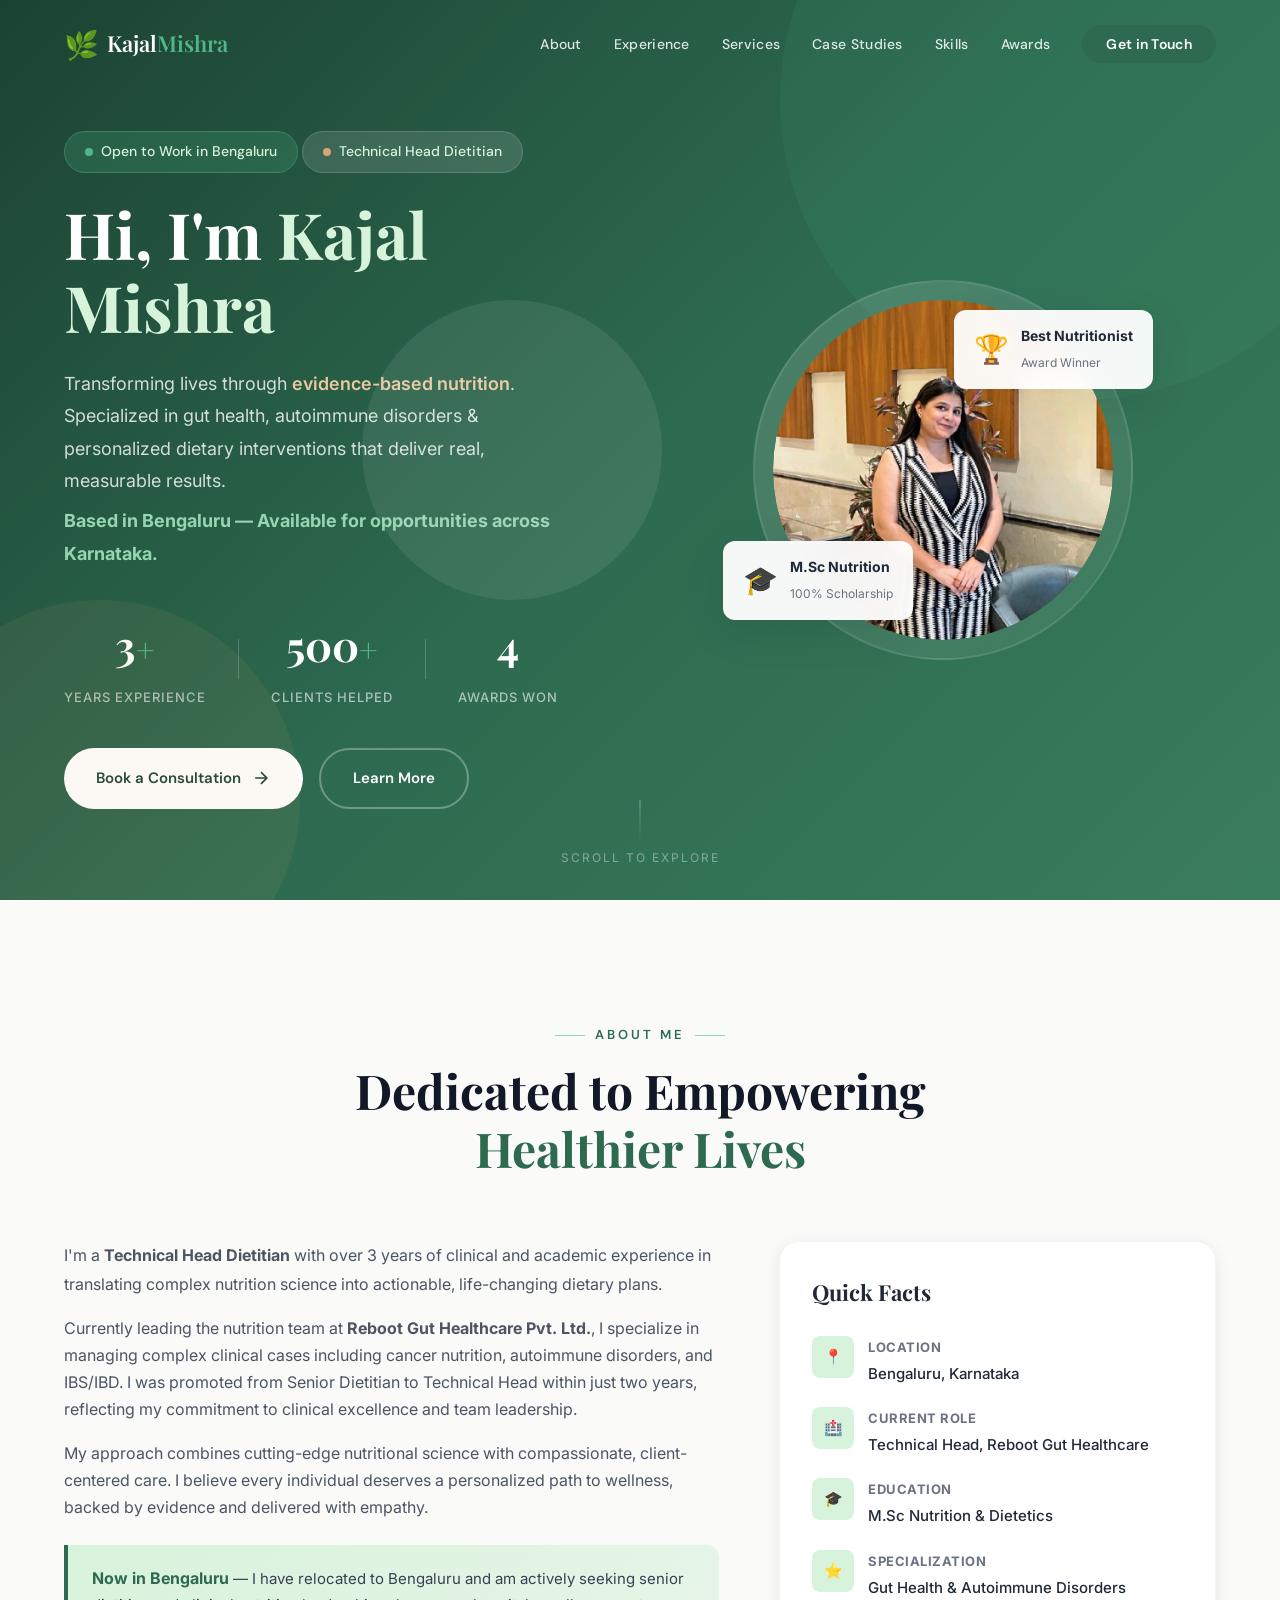
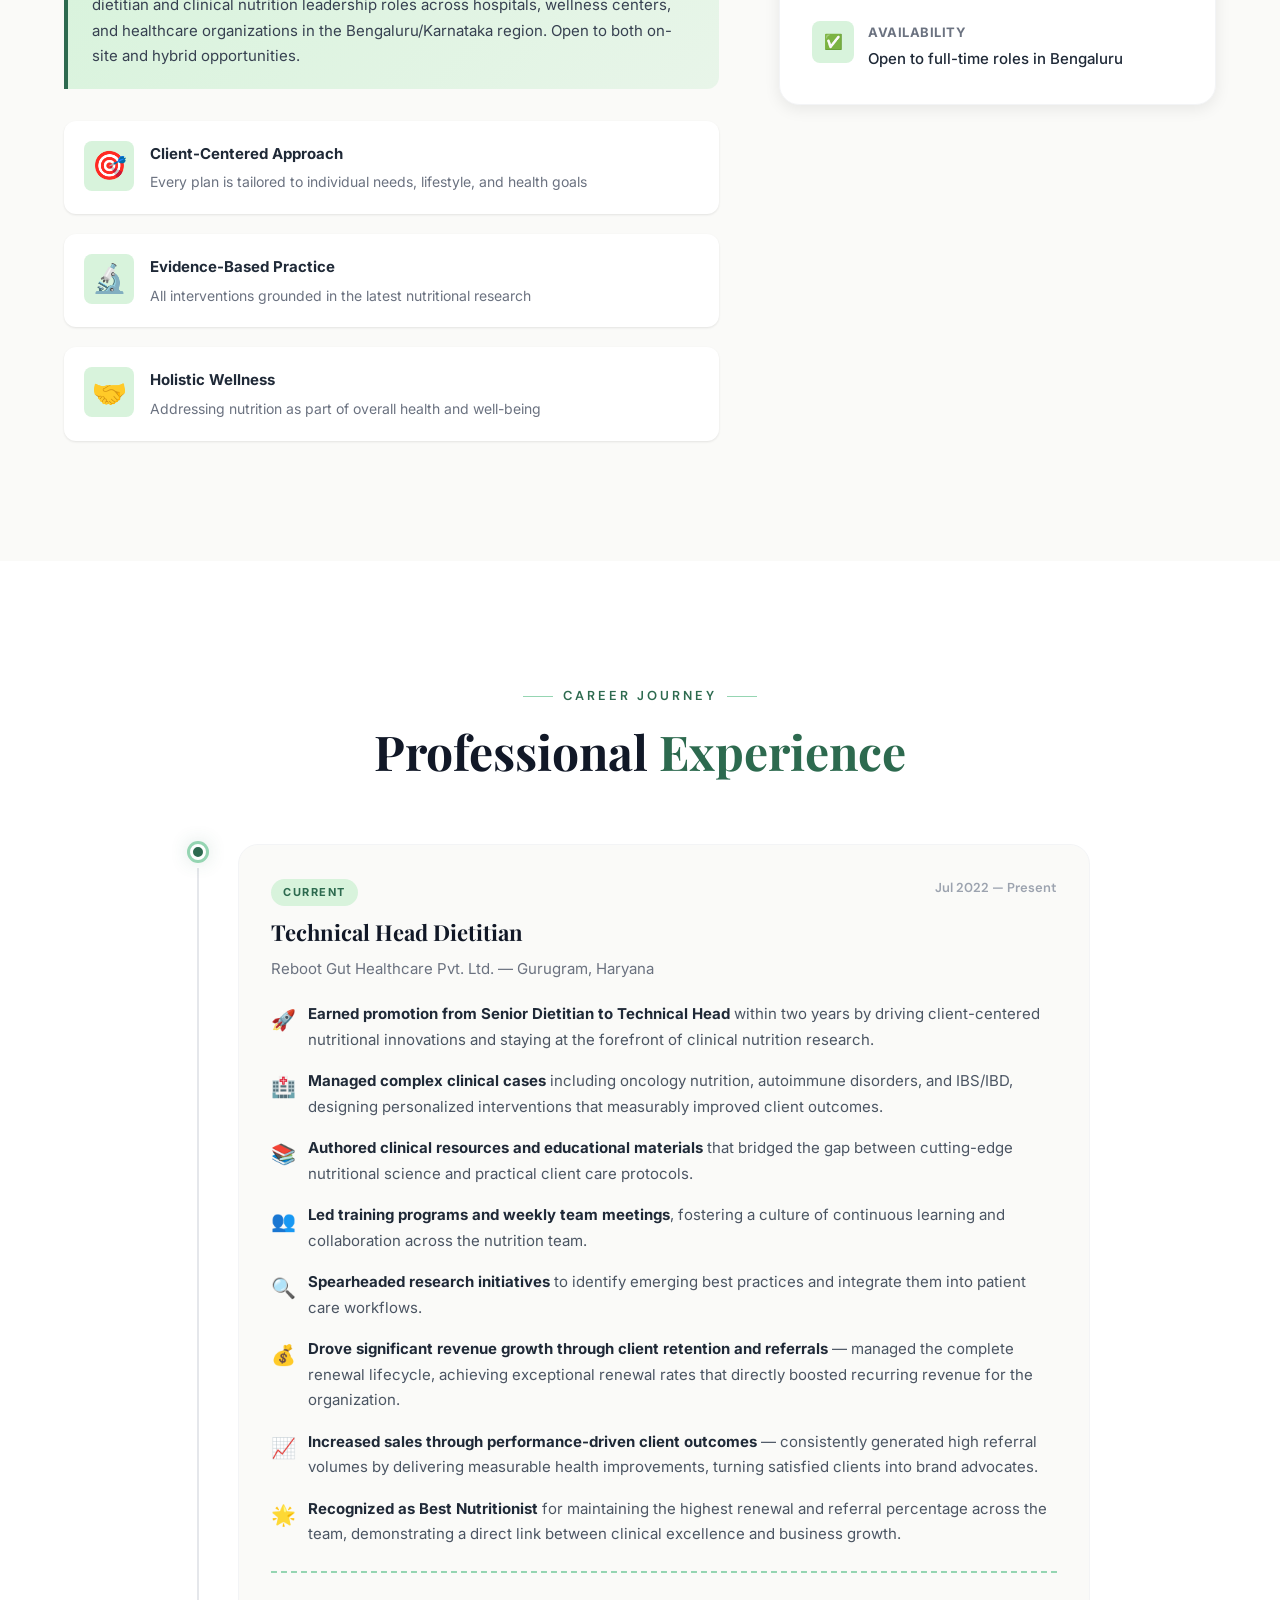
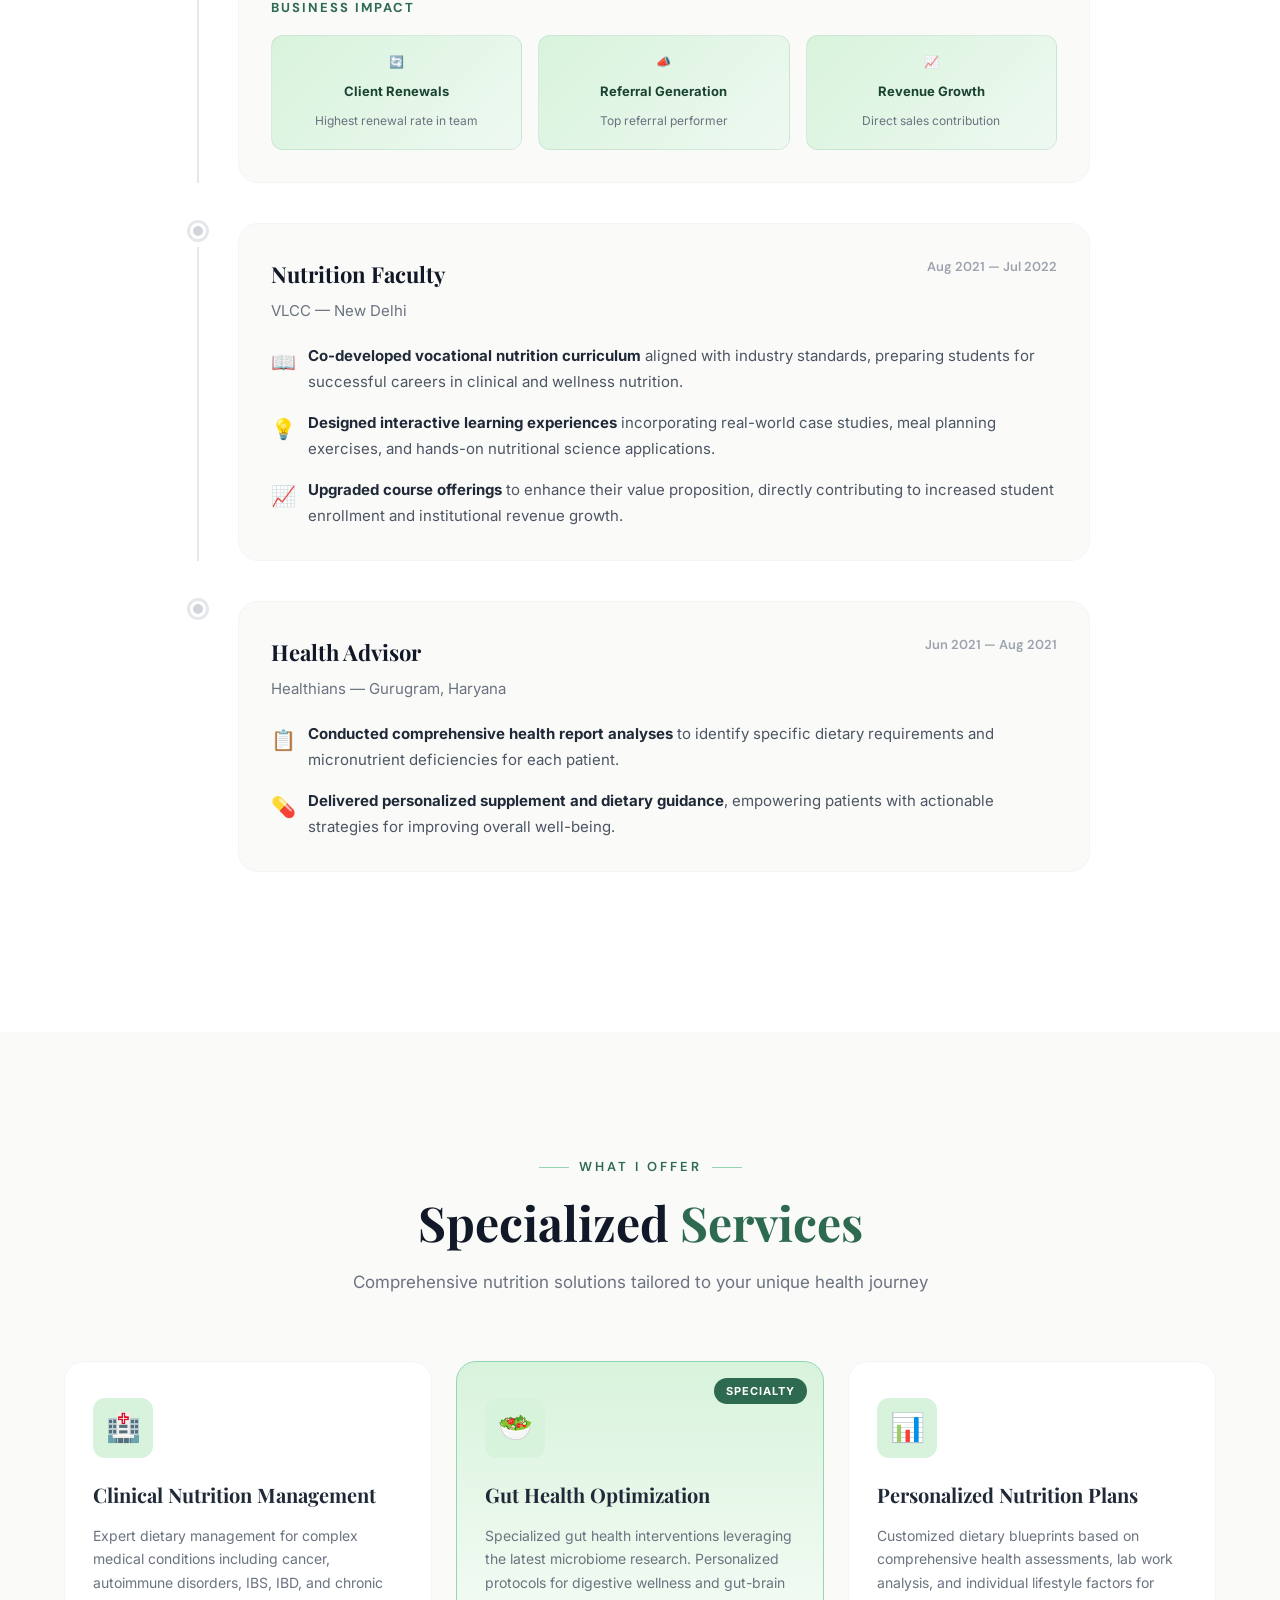
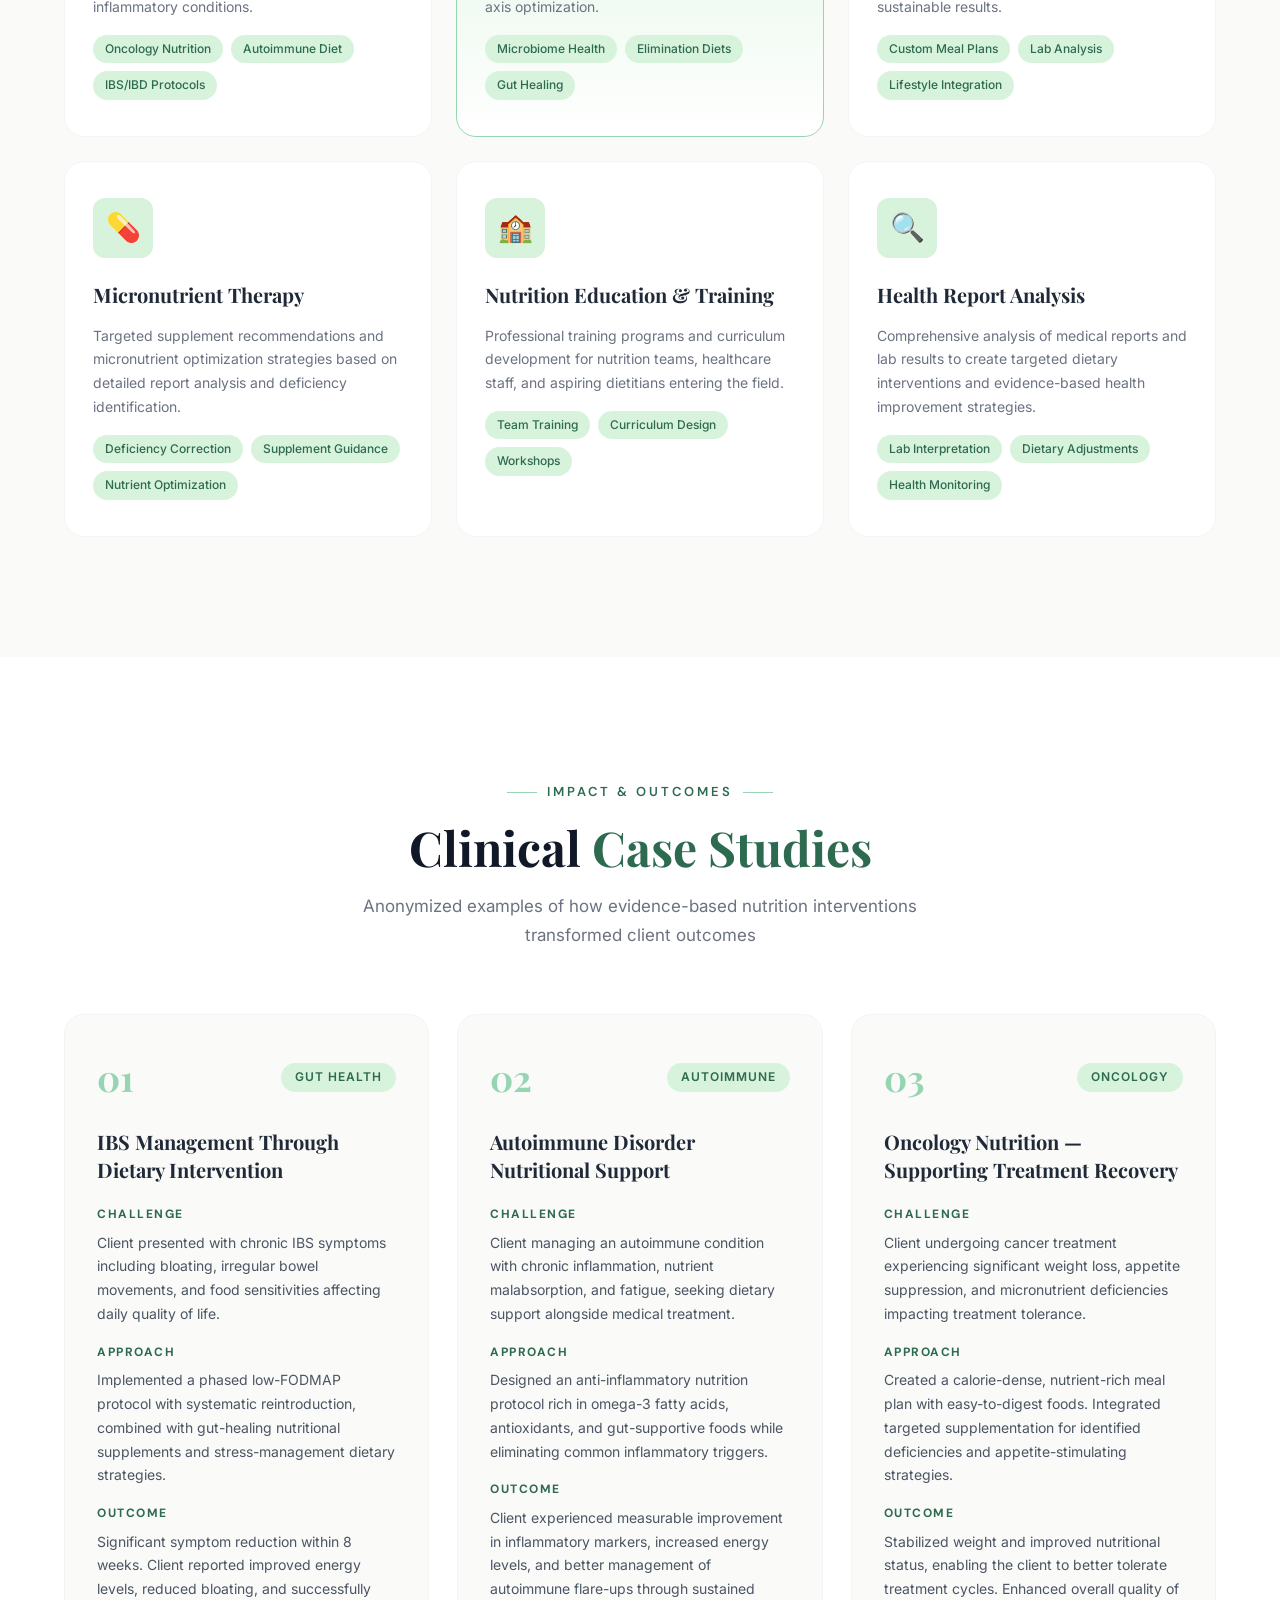
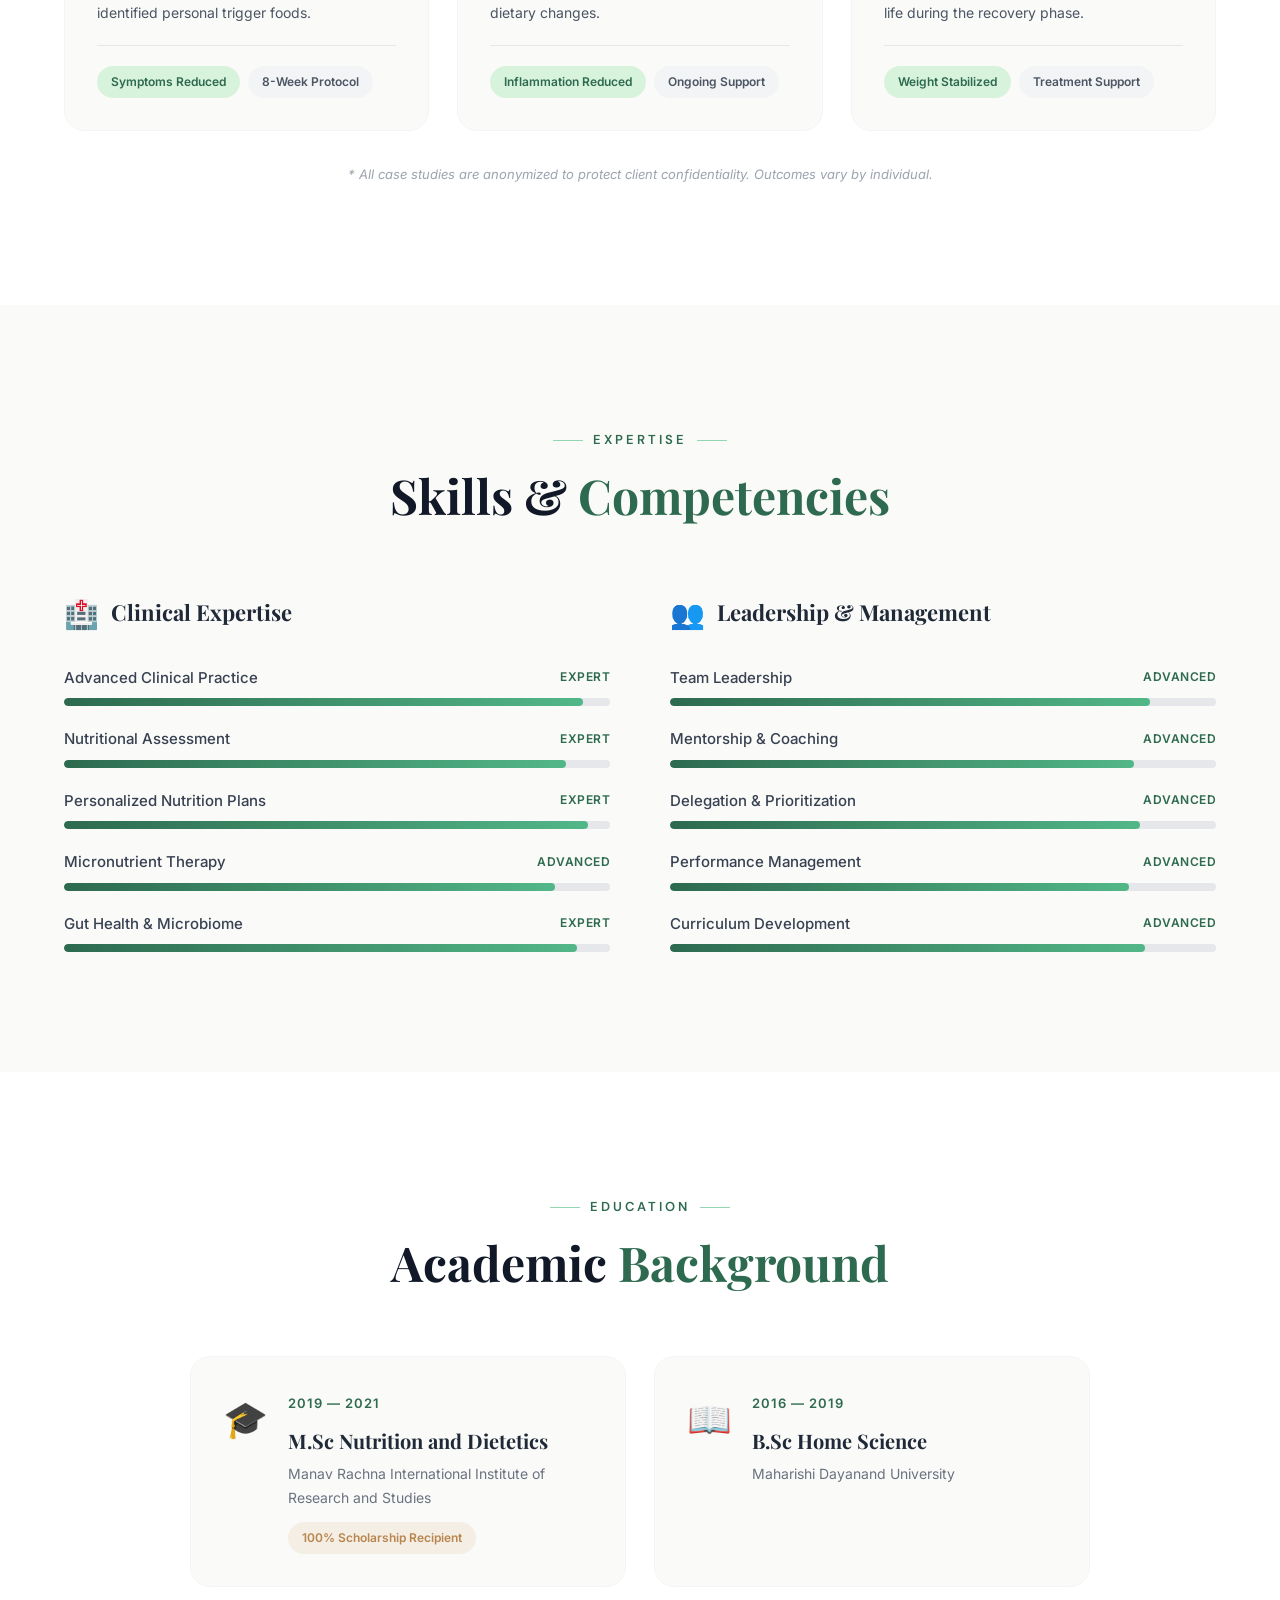
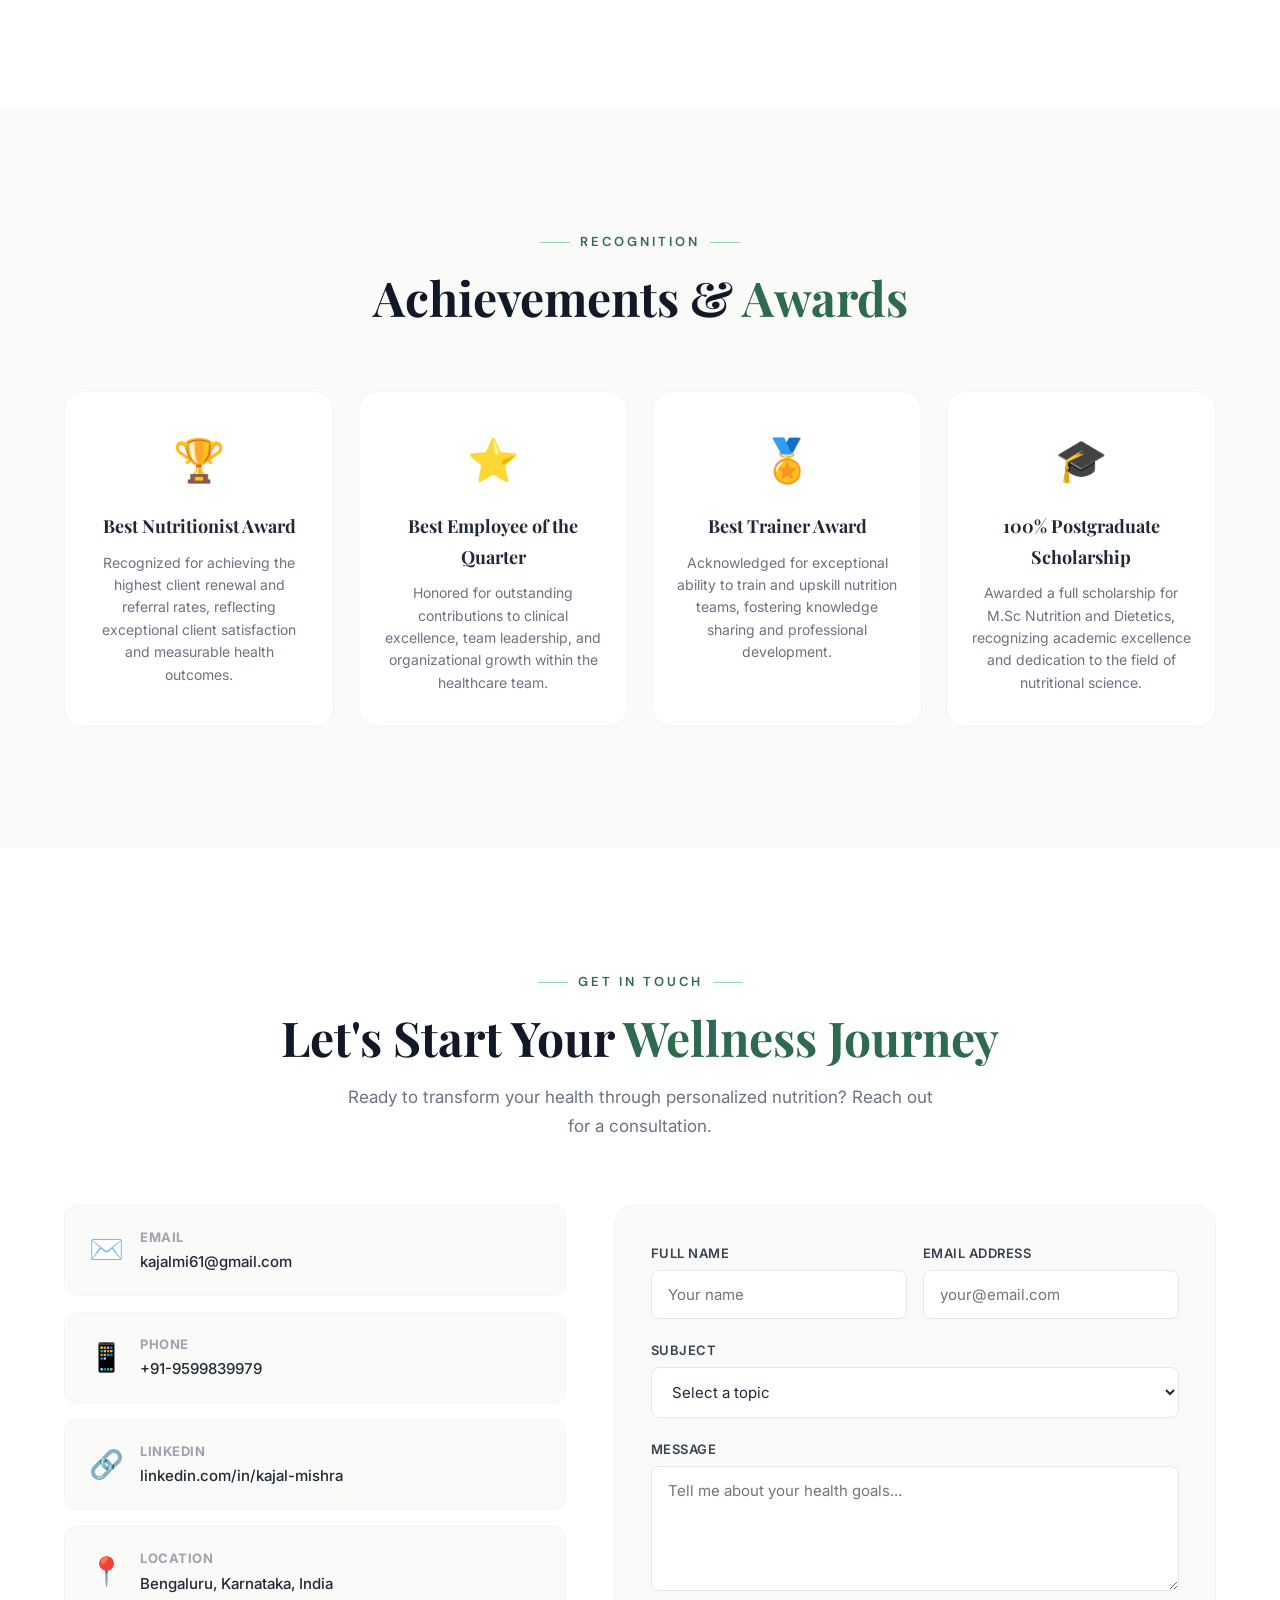
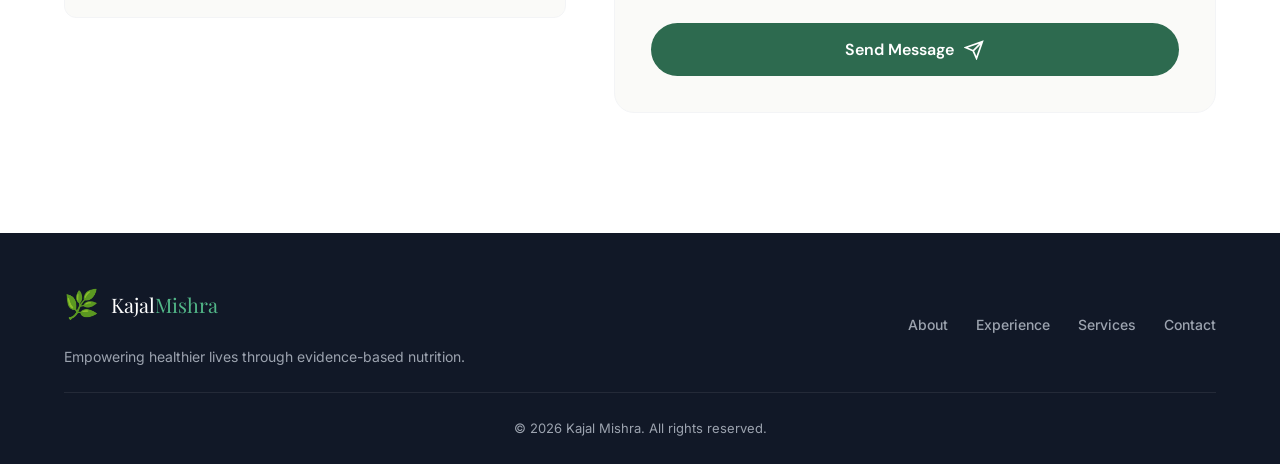
==== commit 15dcf73b: "Add profile photo, sales/renewal highlights, fix LinkedIn URL" ====
--- a/index.html
+++ b/index.html
@@ -12,6 +12,7 @@
     <meta property="og:title" content="Kajal Mishra | Senior Dietitian & Clinical Nutrition Expert">
     <meta property="og:description" content="Technical Head Dietitian based in Bengaluru, specializing in gut health, autoimmune disorders, and personalized nutrition interventions.">
     <meta property="og:type" content="website">
+    <meta property="og:image" content="kajal-profile.jpg">
 
     <!-- Google Fonts -->
     <link rel="preconnect" href="https://fonts.googleapis.com">
@@ -112,10 +113,7 @@
                 <div class="hero-image-wrapper">
                     <div class="hero-image-frame">
                         <div class="hero-avatar">
-                            <div class="avatar-placeholder">
-                                <span class="avatar-icon">&#x1F469;&#x200D;&#x2695;&#xFE0F;</span>
-                                <span class="avatar-text">KM</span>
-                            </div>
+                            <img src="kajal-profile.jpg" alt="Kajal Mishra - Senior Dietitian & Clinical Nutrition Expert" class="avatar-img">
                         </div>
                     </div>
                     <div class="floating-card card-1">
@@ -270,7 +268,40 @@
                                     <span class="achievement-icon">&#x1F50D;</span>
                                     <span><strong>Spearheaded research initiatives</strong> to identify emerging best practices and integrate them into patient care workflows.</span>
                                 </li>
+                                <li>
+                                    <span class="achievement-icon">&#x1F4B0;</span>
+                                    <span><strong>Drove significant revenue growth through client retention and referrals</strong> &mdash; managed the complete renewal lifecycle, achieving exceptional renewal rates that directly boosted recurring revenue for the organization.</span>
+                                </li>
+                                <li>
+                                    <span class="achievement-icon">&#x1F4C8;</span>
+                                    <span><strong>Increased sales through performance-driven client outcomes</strong> &mdash; consistently generated high referral volumes by delivering measurable health improvements, turning satisfied clients into brand advocates.</span>
+                                </li>
+                                <li>
+                                    <span class="achievement-icon">&#x1F31F;</span>
+                                    <span><strong>Recognized as Best Nutritionist</strong> for maintaining the highest renewal and referral percentage across the team, demonstrating a direct link between clinical excellence and business growth.</span>
+                                </li>
                             </ul>
+                            <!-- Business Impact Metrics -->
+                            <div class="impact-metrics">
+                                <h4 class="impact-title">Business Impact</h4>
+                                <div class="impact-grid">
+                                    <div class="impact-item">
+                                        <span class="impact-icon">&#x1F504;</span>
+                                        <strong>Client Renewals</strong>
+                                        <span>Highest renewal rate in team</span>
+                                    </div>
+                                    <div class="impact-item">
+                                        <span class="impact-icon">&#x1F4E3;</span>
+                                        <strong>Referral Generation</strong>
+                                        <span>Top referral performer</span>
+                                    </div>
+                                    <div class="impact-item">
+                                        <span class="impact-icon">&#x1F4C8;</span>
+                                        <strong>Revenue Growth</strong>
+                                        <span>Direct sales contribution</span>
+                                    </div>
+                                </div>
+                            </div>
                         </div>
                     </div>
                 </div>
@@ -695,7 +726,7 @@
                             <span>+91-9599839979</span>
                         </div>
                     </a>
-                    <a href="https://linkedin.com/in/kajal-mishra" target="_blank" rel="noopener noreferrer" class="contact-card">
+                    <a href="https://www.linkedin.com/in/kajal-mishra-829049165/" target="_blank" rel="noopener noreferrer" class="contact-card">
                         <div class="contact-icon">&#x1F517;</div>
                         <div>
                             <strong>LinkedIn</strong>
--- a/style.css
+++ b/style.css
@@ -1610,3 +1610,73 @@
     color: var(--primary);
     font-size: 16px;
 }
+
+/* ---------- Real Profile Image ---------- */
+.avatar-img {
+    width: 100%;
+    height: 100%;
+    object-fit: cover;
+    object-position: center top;
+    border-radius: 50%;
+}
+
+/* ---------- Business Impact Metrics ---------- */
+.impact-metrics {
+    margin-top: 24px;
+    padding-top: 24px;
+    border-top: 2px dashed var(--primary-lighter);
+}
+
+.impact-title {
+    font-family: var(--font-accent);
+    font-size: 13px;
+    text-transform: uppercase;
+    letter-spacing: 2px;
+    color: var(--primary);
+    margin-bottom: 16px;
+    font-weight: 700;
+}
+
+.impact-grid {
+    display: grid;
+    grid-template-columns: repeat(3, 1fr);
+    gap: 16px;
+}
+
+.impact-item {
+    background: linear-gradient(135deg, var(--primary-lightest), #eef9f1);
+    border-radius: var(--radius-md);
+    padding: 16px;
+    text-align: center;
+    border: 1px solid rgba(45,106,79,0.1);
+    transition: var(--transition);
+}
+
+.impact-item:hover {
+    transform: translateY(-2px);
+    box-shadow: var(--shadow-sm);
+}
+
+.impact-icon {
+    font-size: 24px;
+    display: block;
+    margin-bottom: 8px;
+}
+
+.impact-item strong {
+    display: block;
+    font-size: 13px;
+    color: var(--primary-dark);
+    margin-bottom: 4px;
+}
+
+.impact-item span {
+    font-size: 12px;
+    color: var(--gray-500);
+}
+
+@media (max-width: 640px) {
+    .impact-grid {
+        grid-template-columns: 1fr;
+    }
+}
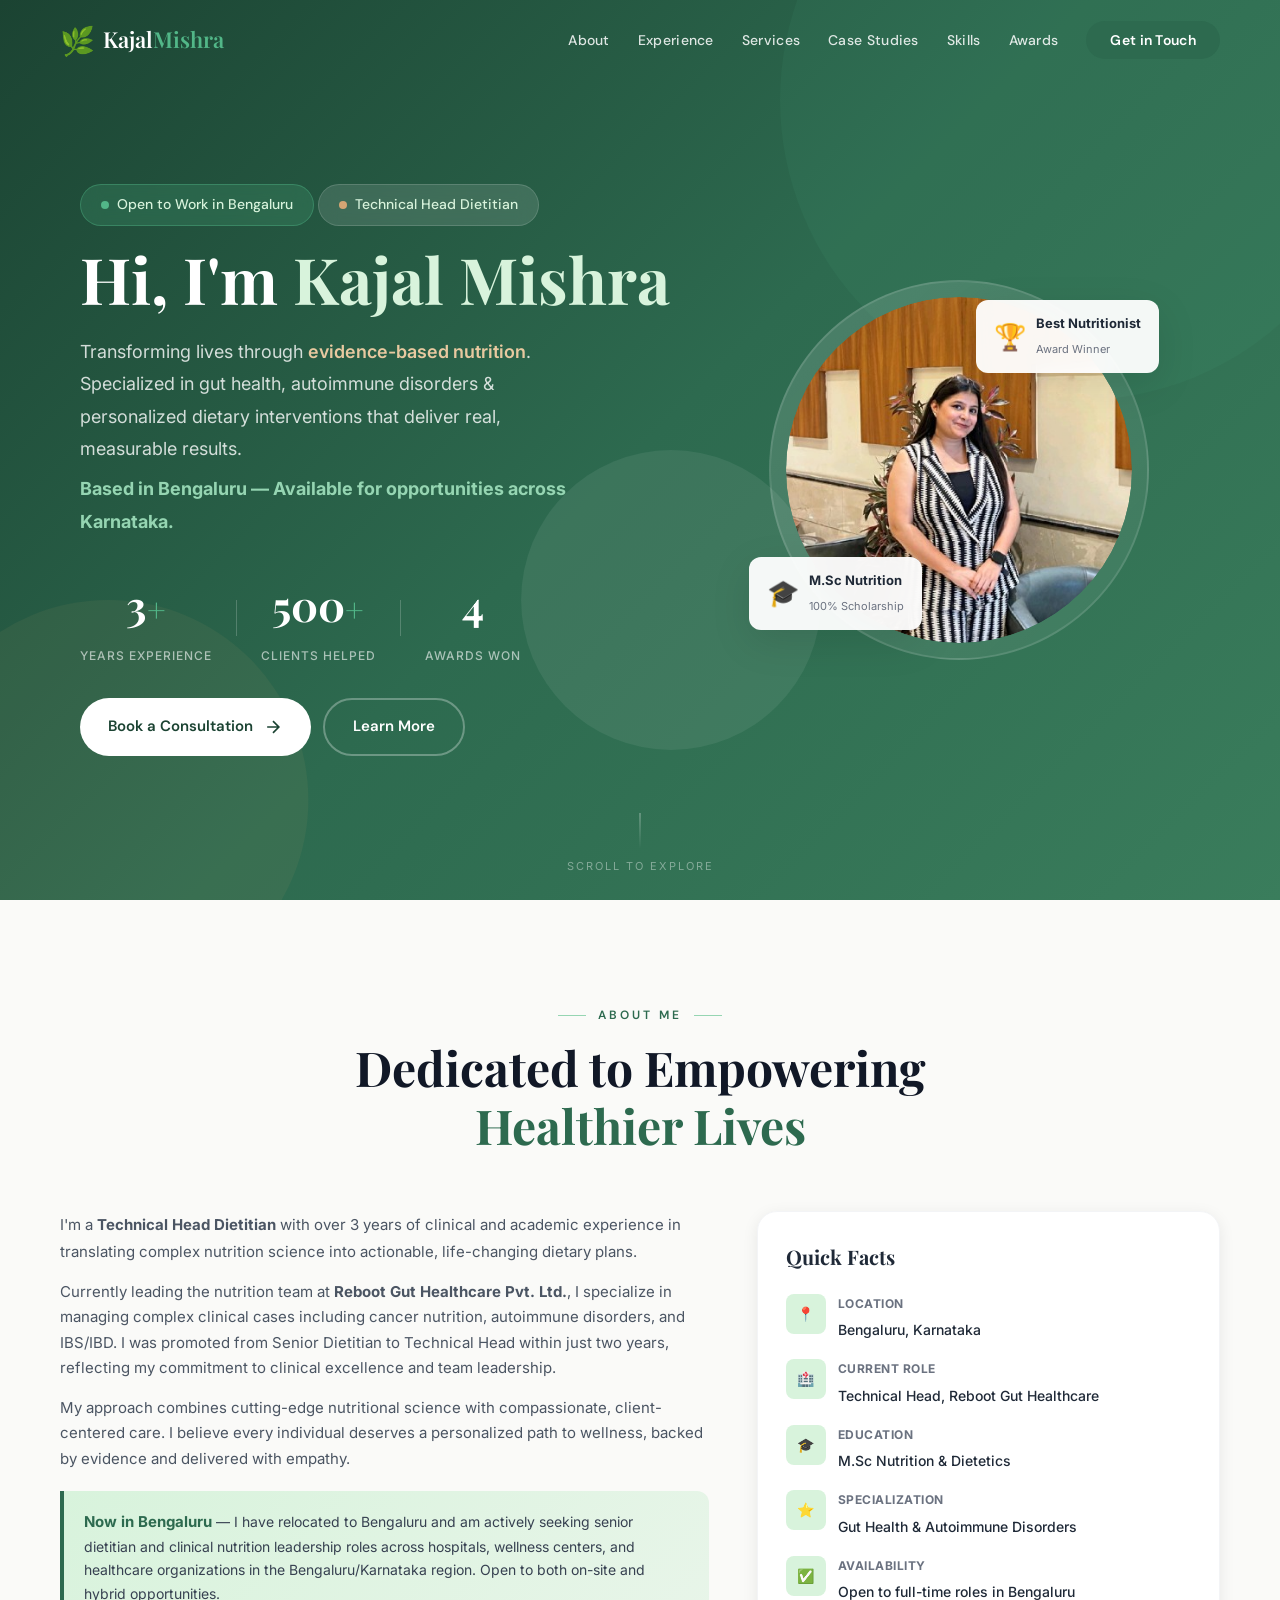
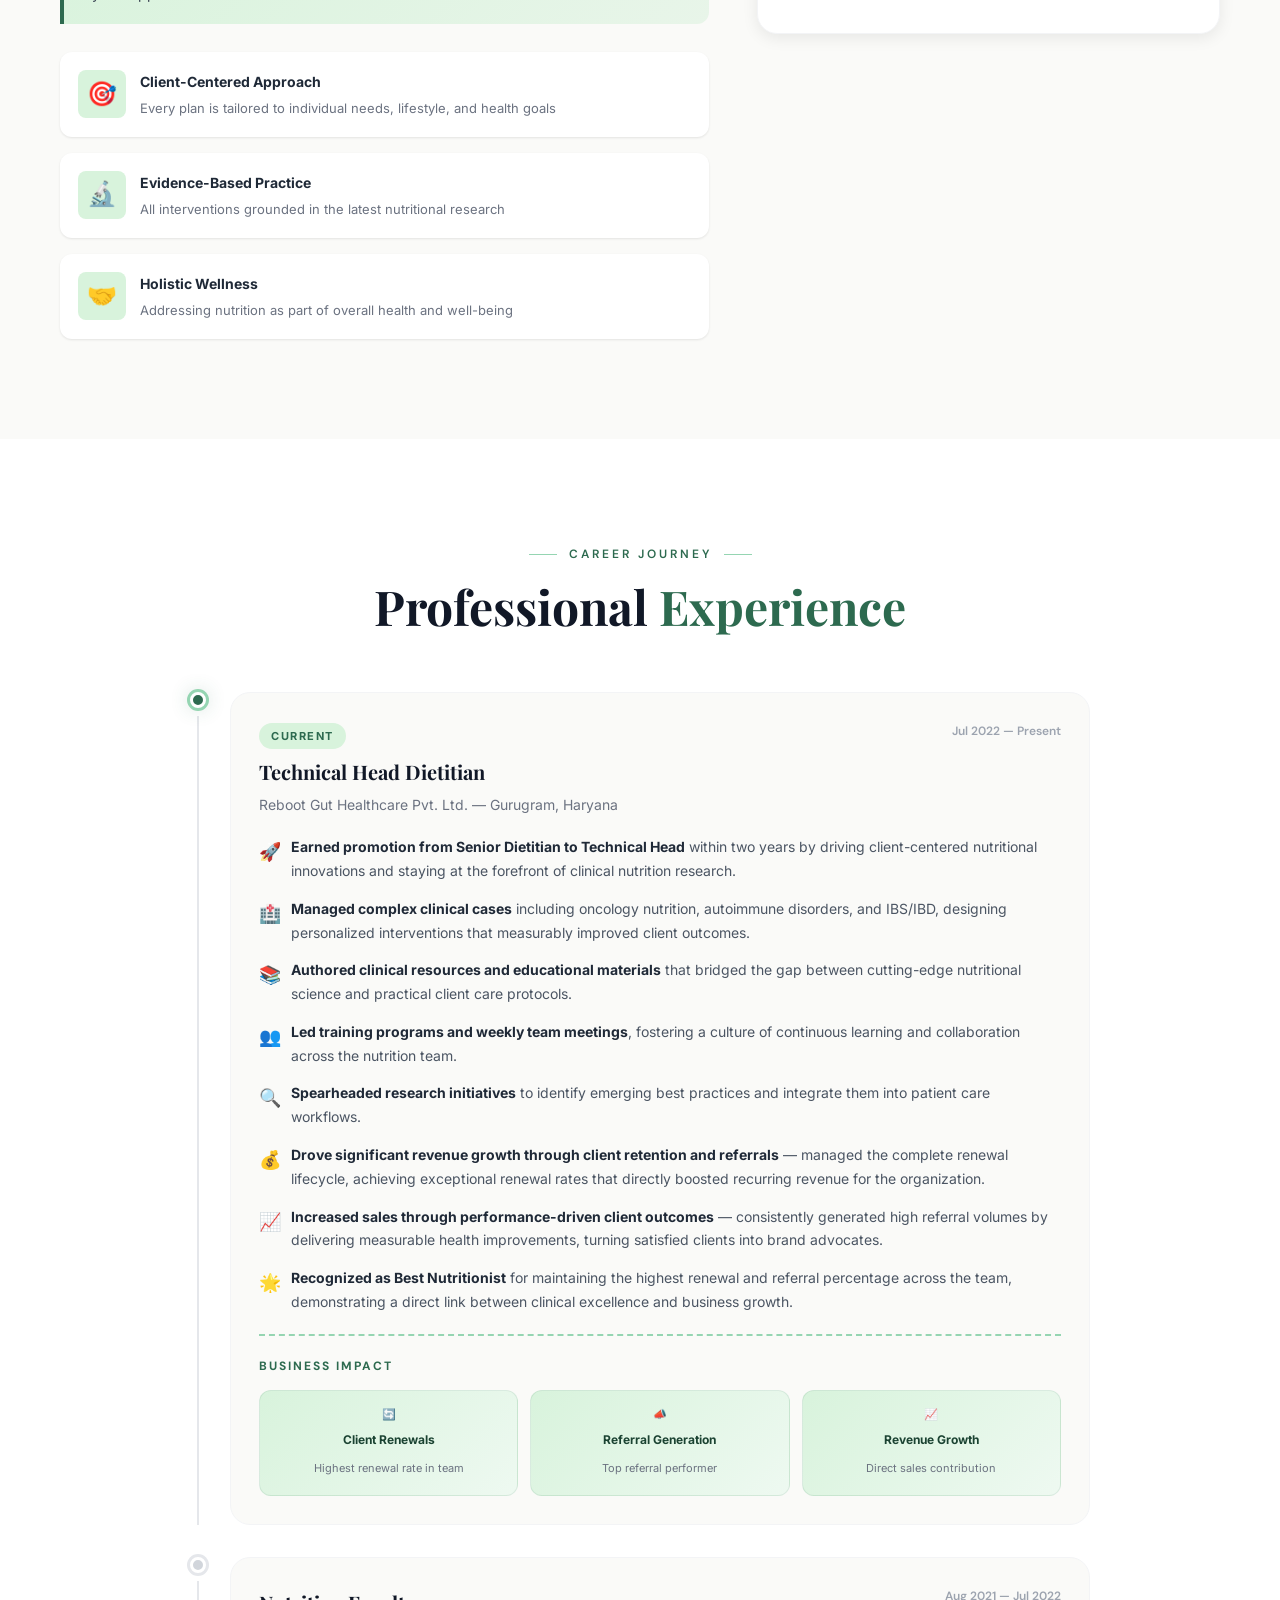
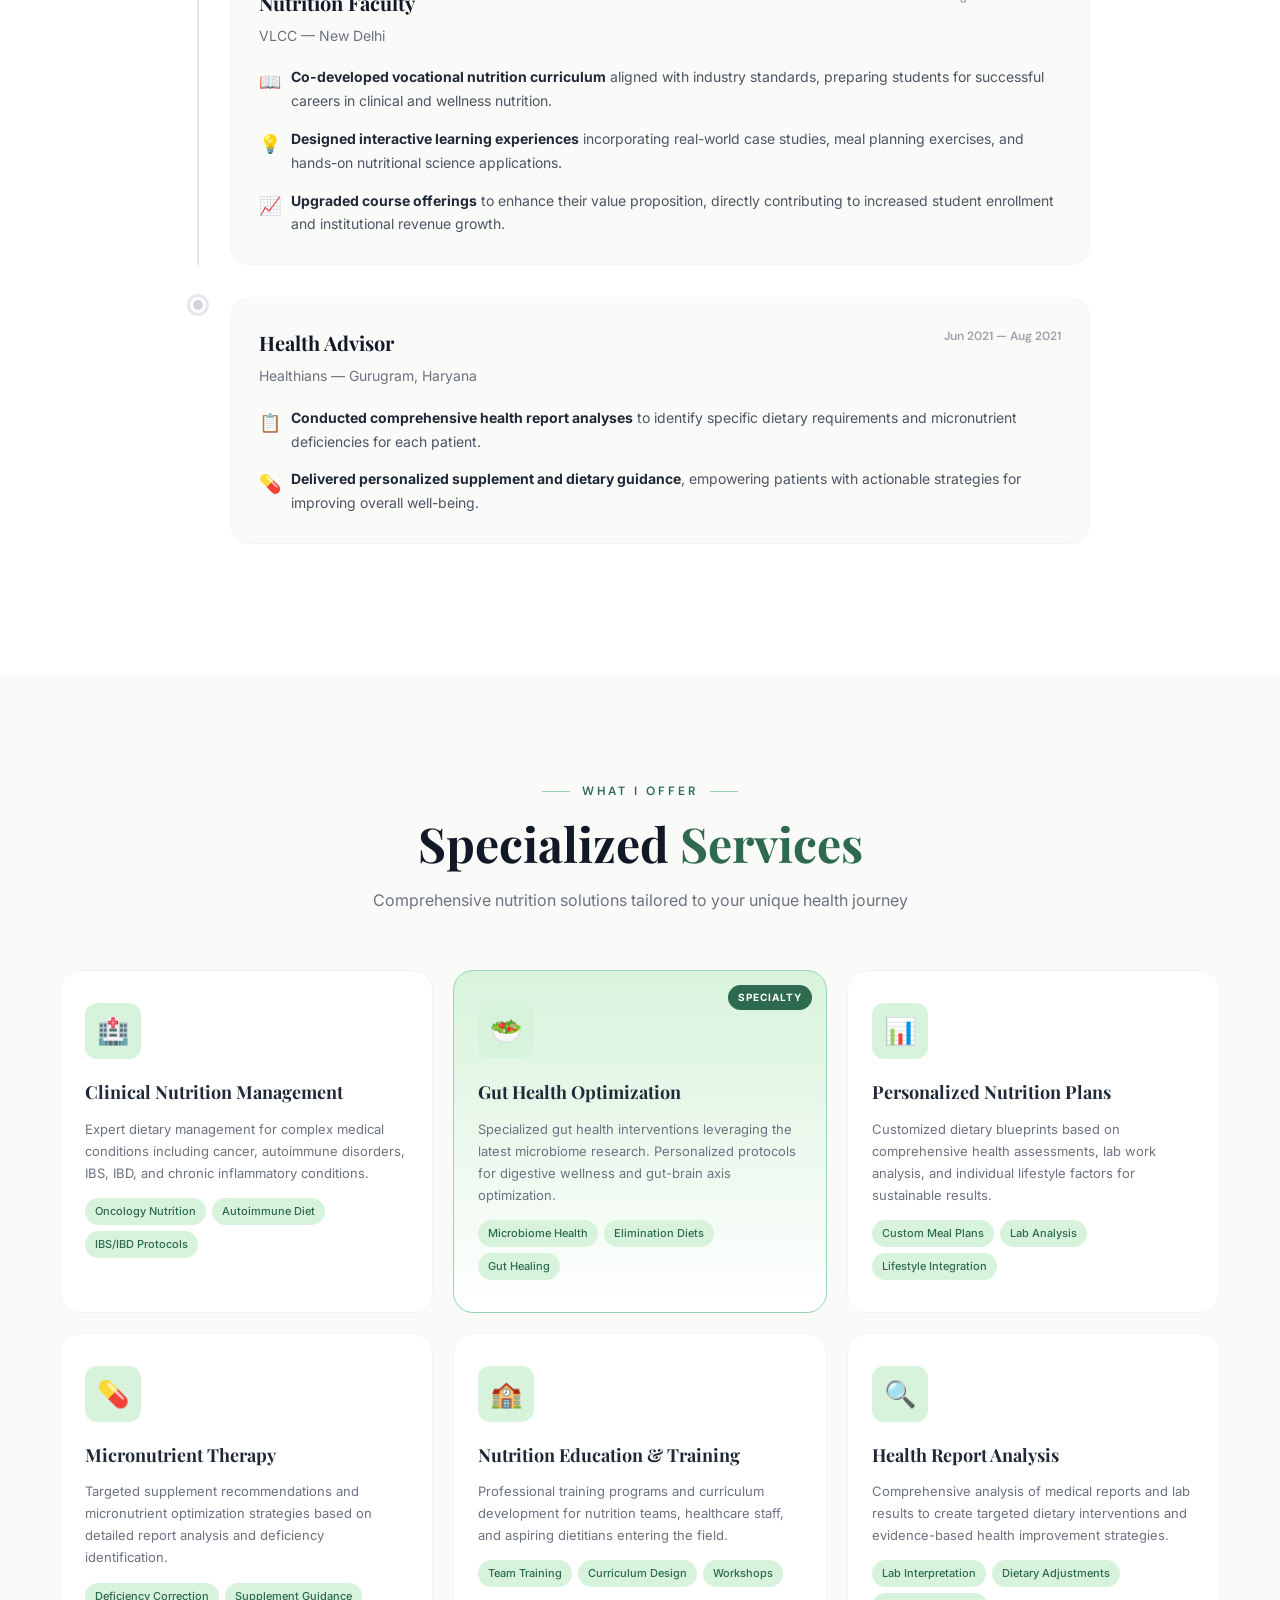
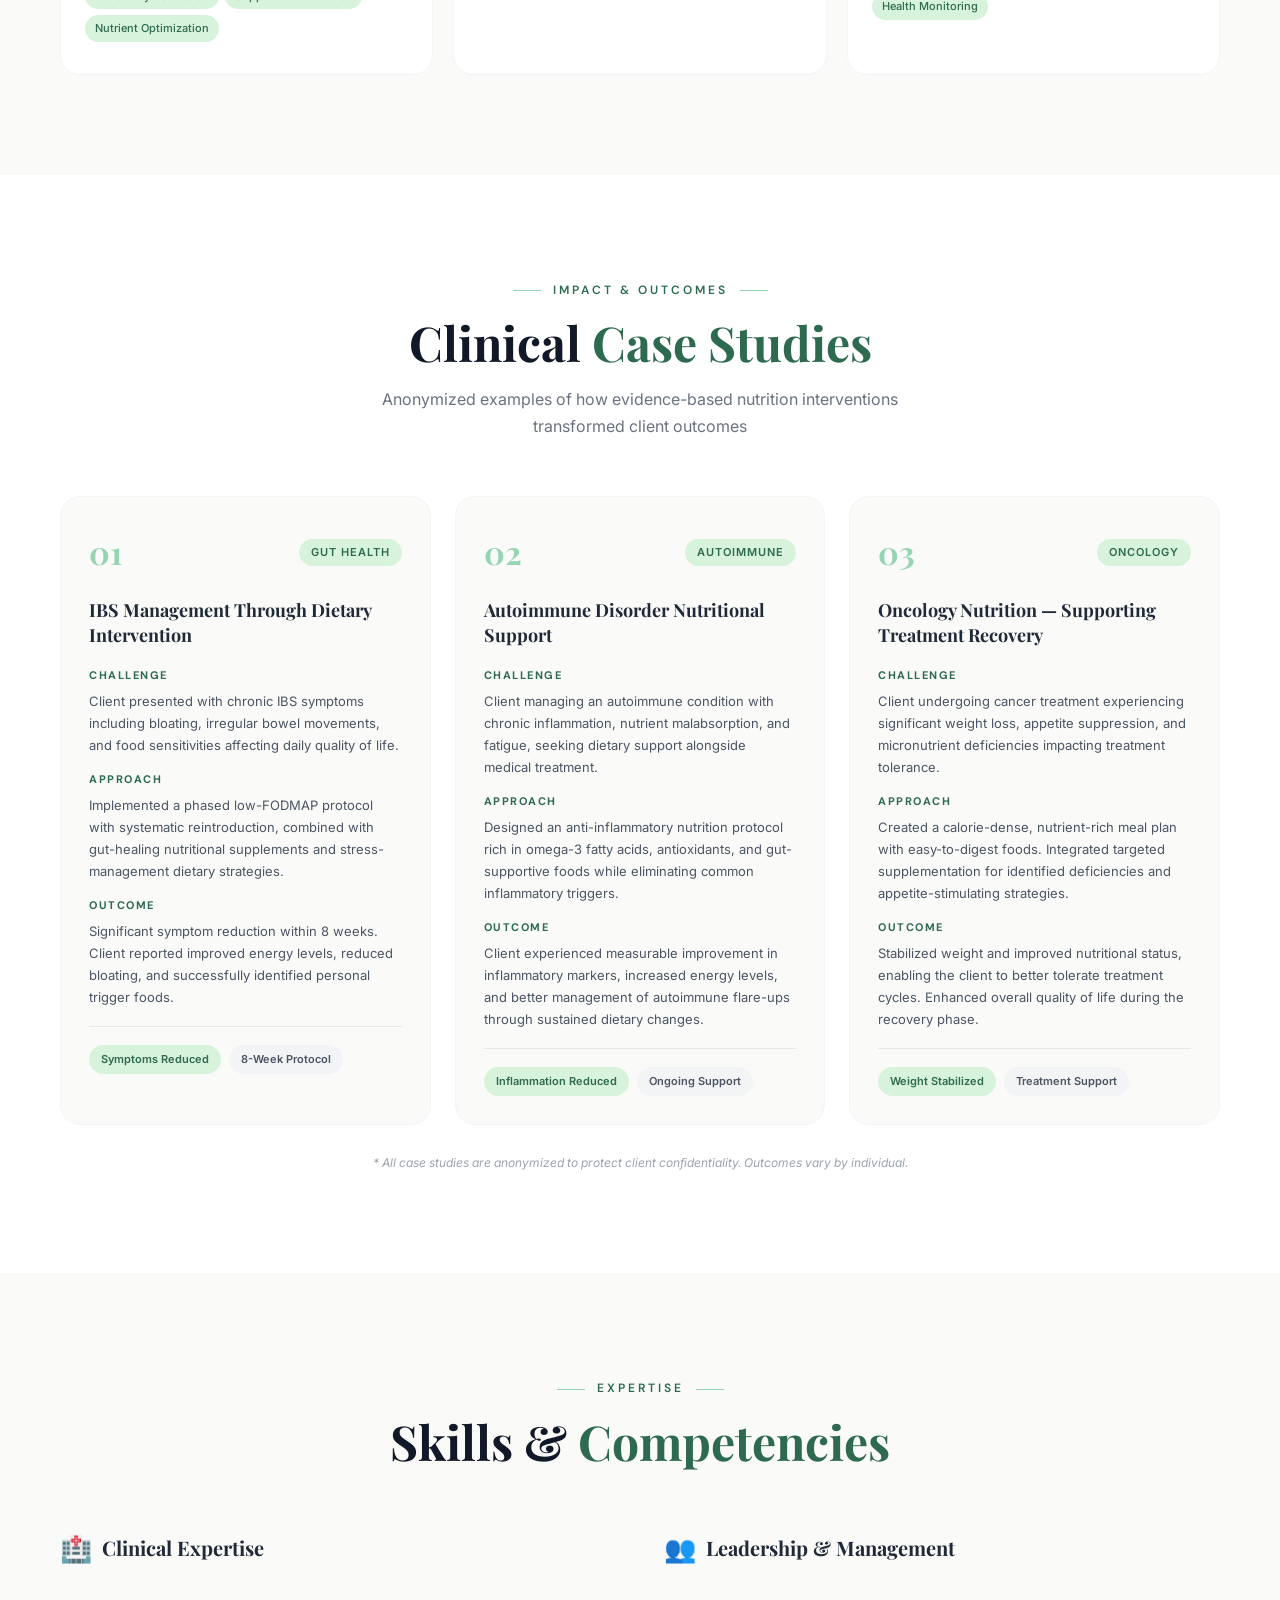
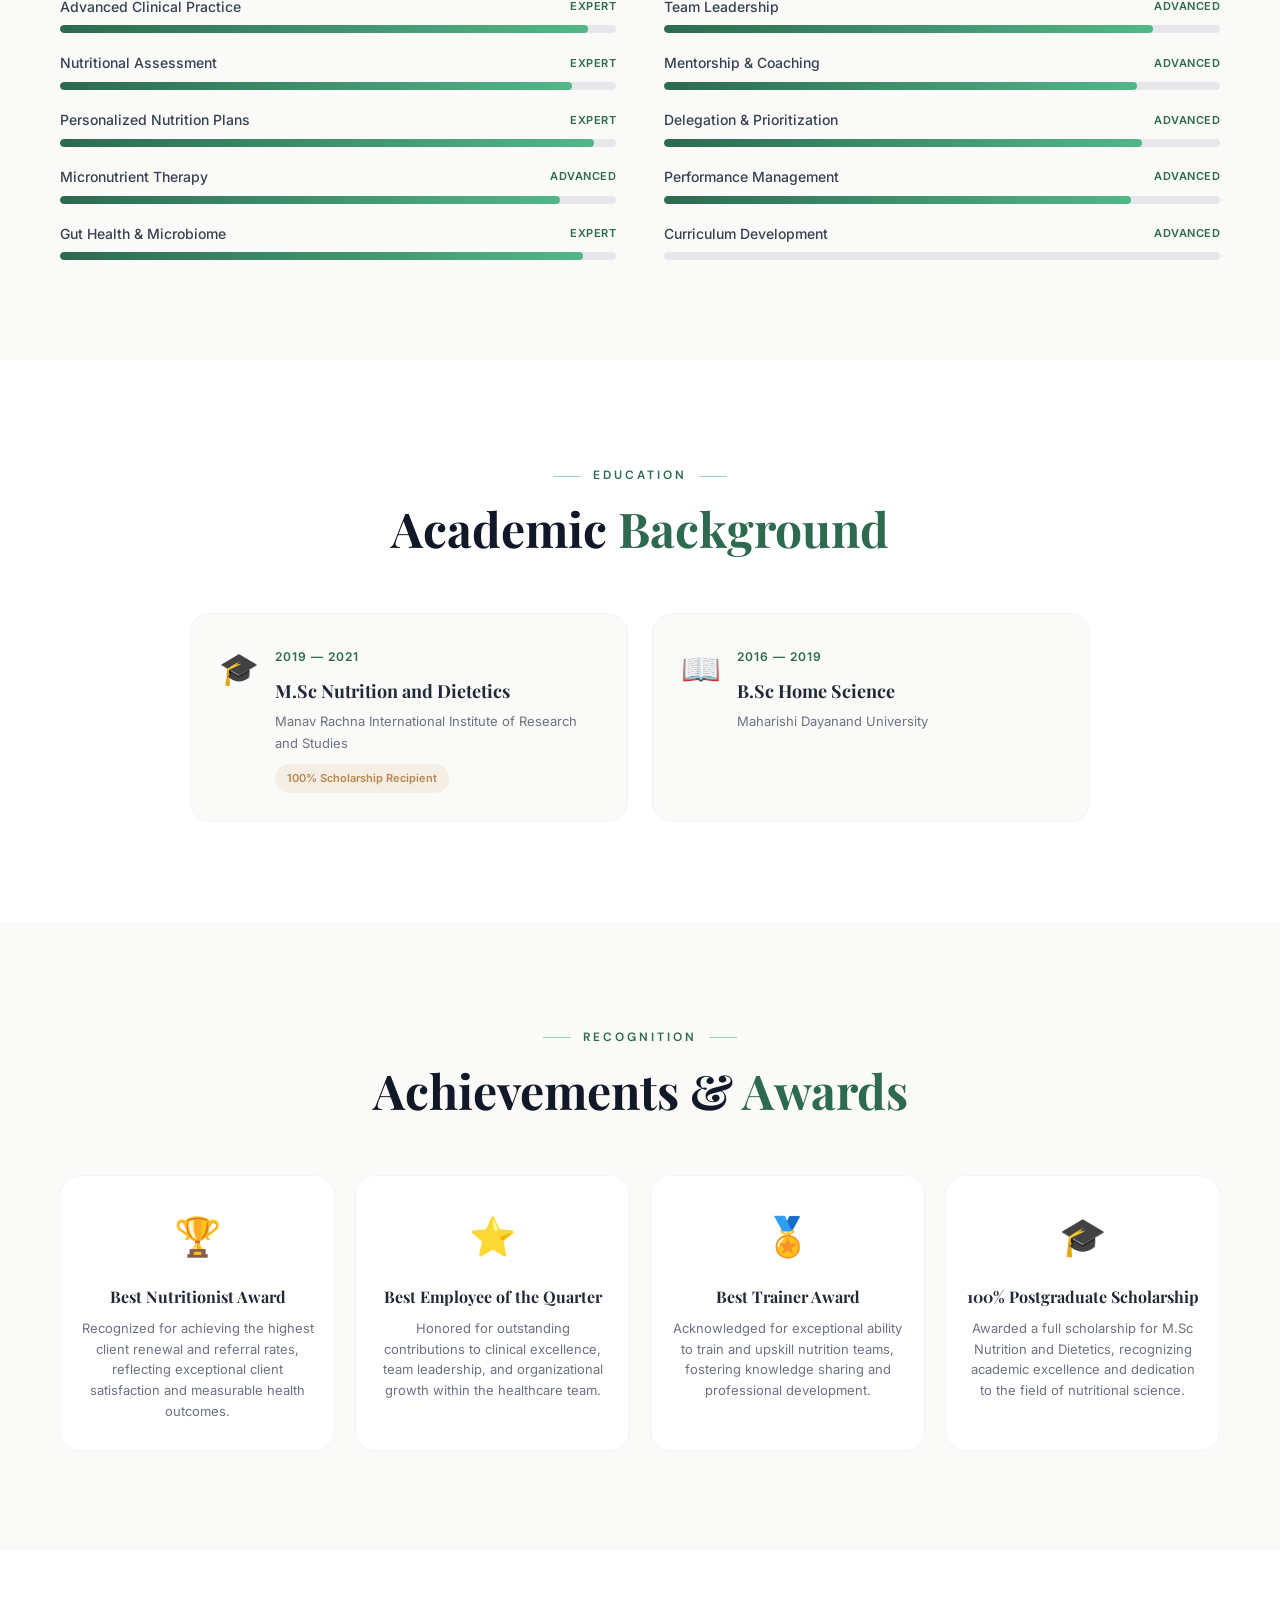
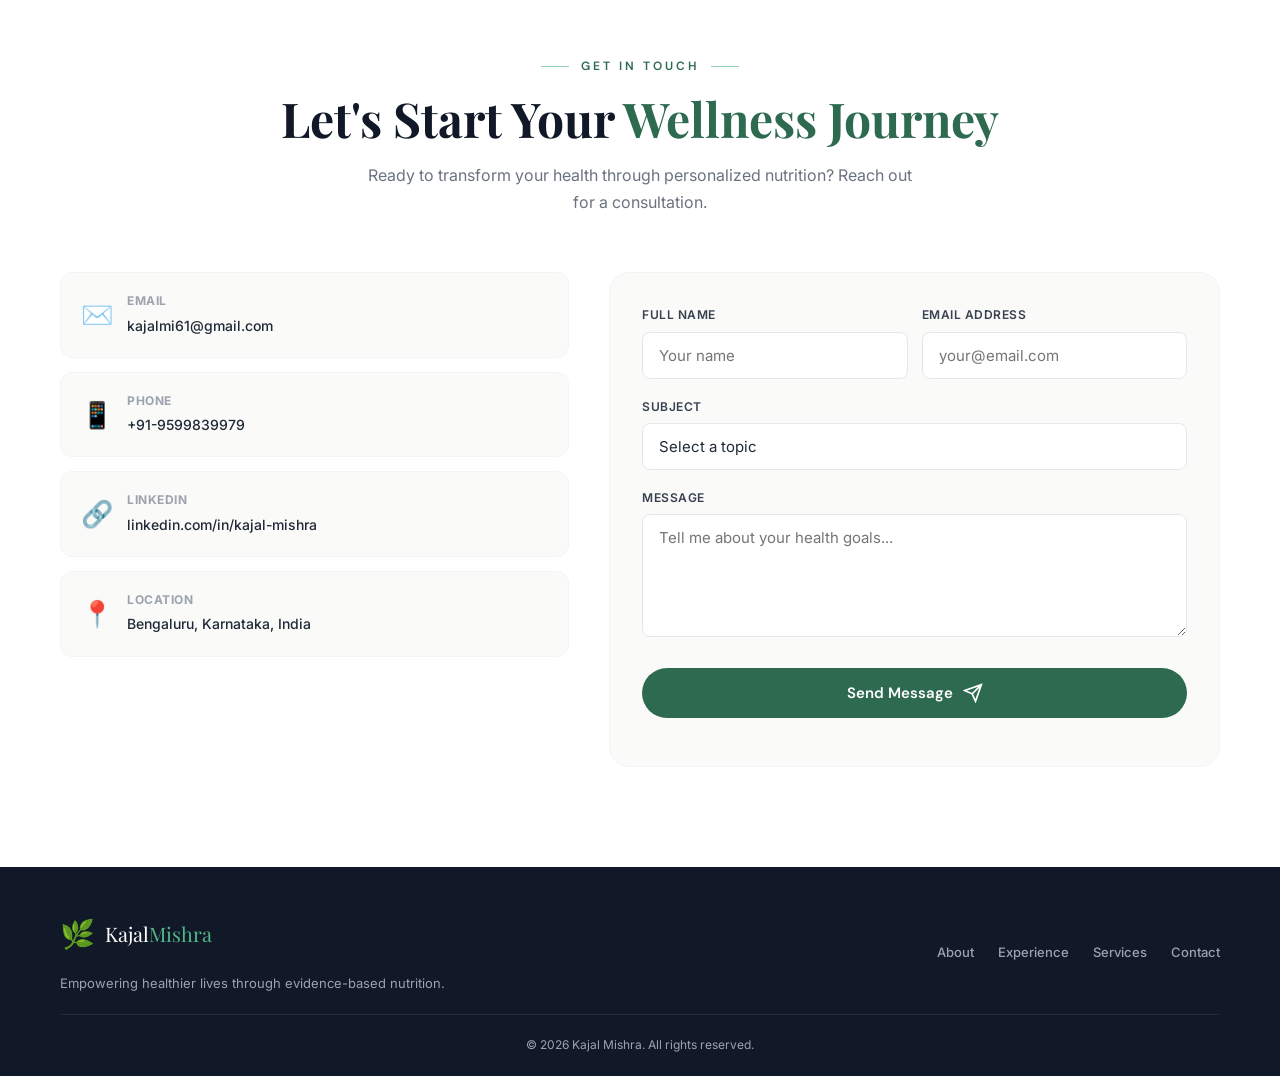
==== commit 5a724dfa: "Add direct email delivery via FormSubmit.co contact form Visitors can now send messages directly to " ====
--- a/index.html
+++ b/index.html
@@ -742,7 +742,11 @@
                     </div>
                 </div>
                 <div class="contact-form-wrapper">
-                    <form class="contact-form" id="contactForm">
+                    <form class="contact-form" id="contactForm" action="https://formsubmit.co/ajax/kajalmi61@gmail.com" method="POST">
+                        <!-- FormSubmit Configuration -->
+                        <input type="hidden" name="_subject" value="New Portfolio Inquiry from Website">
+                        <input type="hidden" name="_template" value="table">
+                        <input type="text" name="_honey" style="display:none">
                         <div class="form-row">
                             <div class="form-group">
                                 <label for="name">Full Name</label>
@@ -757,11 +761,11 @@
                             <label for="subject">Subject</label>
                             <select id="subject" name="subject" required>
                                 <option value="" disabled selected>Select a topic</option>
-                                <option value="consultation">Book a Consultation</option>
-                                <option value="clinical">Clinical Nutrition Inquiry</option>
-                                <option value="gut-health">Gut Health Program</option>
-                                <option value="training">Training & Education</option>
-                                <option value="other">Other</option>
+                                <option value="Book a Consultation">Book a Consultation</option>
+                                <option value="Clinical Nutrition Inquiry">Clinical Nutrition Inquiry</option>
+                                <option value="Gut Health Program">Gut Health Program</option>
+                                <option value="Training & Education">Training & Education</option>
+                                <option value="Other">Other</option>
                             </select>
                         </div>
                         <div class="form-group">
@@ -772,6 +776,7 @@
                             <span>Send Message</span>
                             <svg width="20" height="20" viewBox="0 0 24 24" fill="none" stroke="currentColor" stroke-width="2"><path d="M22 2L11 13M22 2l-7 20-4-9-9-4 20-7z"/></svg>
                         </button>
+                        <div class="form-status" id="formStatus"></div>
                     </form>
                 </div>
             </div>
--- a/style.css
+++ b/style.css
@@ -1,23 +1,18 @@
 /* ==========================================
    KAJAL MISHRA - SENIOR DIETITIAN PORTFOLIO
-   Modern, Clean, Healthcare-Inspired Design
+   Modern Animations + Mobile-First Responsive
    ========================================== */
 
 /* ---------- CSS Variables ---------- */
 :root {
-    /* Primary - Sage/Forest Green (healthcare, wellness) */
     --primary: #2D6A4F;
     --primary-light: #52B788;
     --primary-lighter: #95D5B2;
     --primary-lightest: #D8F3DC;
     --primary-dark: #1B4332;
-
-    /* Accent - Warm Gold */
     --accent: #D4A574;
     --accent-light: #E8C9A0;
     --accent-dark: #B8864E;
-
-    /* Neutrals */
     --white: #FFFFFF;
     --off-white: #FAFAF8;
     --cream: #F5F2ED;
@@ -31,17 +26,11 @@
     --gray-700: #374151;
     --gray-800: #1F2937;
     --gray-900: #111827;
-
-    /* Typography */
     --font-heading: 'Playfair Display', Georgia, serif;
     --font-body: 'Inter', -apple-system, BlinkMacSystemFont, sans-serif;
     --font-accent: 'DM Sans', sans-serif;
-
-    /* Spacing */
-    --section-padding: 120px;
+    --section-padding: 100px;
     --container-max: 1200px;
-
-    /* Effects */
     --shadow-sm: 0 1px 3px rgba(0,0,0,0.06), 0 1px 2px rgba(0,0,0,0.04);
     --shadow-md: 0 4px 16px rgba(0,0,0,0.08);
     --shadow-lg: 0 12px 40px rgba(0,0,0,0.1);
@@ -50,21 +39,14 @@
     --radius-md: 12px;
     --radius-lg: 20px;
     --radius-xl: 28px;
-    --transition: 0.3s cubic-bezier(0.4, 0, 0.2, 1);
+    --ease: cubic-bezier(0.4, 0, 0.2, 1);
+    --ease-out: cubic-bezier(0, 0, 0.2, 1);
+    --ease-spring: cubic-bezier(0.34, 1.56, 0.64, 1);
 }
 
 /* ---------- Reset & Base ---------- */
-*, *::before, *::after {
-    margin: 0;
-    padding: 0;
-    box-sizing: border-box;
-}
-
-html {
-    scroll-behavior: smooth;
-    scroll-padding-top: 80px;
-}
-
+*, *::before, *::after { margin: 0; padding: 0; box-sizing: border-box; }
+html { scroll-behavior: smooth; scroll-padding-top: 80px; }
 body {
     font-family: var(--font-body);
     color: var(--gray-800);
@@ -72,487 +54,306 @@
     line-height: 1.7;
     overflow-x: hidden;
     -webkit-font-smoothing: antialiased;
-}
-
-img {
-    max-width: 100%;
-    display: block;
-}
-
-a {
-    text-decoration: none;
-    color: inherit;
-    transition: var(--transition);
-}
-
+    -moz-osx-font-smoothing: grayscale;
+}
+img { max-width: 100%; display: block; }
+a { text-decoration: none; color: inherit; transition: 0.3s var(--ease); }
 ul { list-style: none; }
-
-.container {
-    max-width: var(--container-max);
-    margin: 0 auto;
-    padding: 0 24px;
-}
+.container { max-width: var(--container-max); margin: 0 auto; padding: 0 20px; }
 
 /* ---------- Preloader ---------- */
 .preloader {
-    position: fixed;
-    inset: 0;
-    z-index: 9999;
+    position: fixed; inset: 0; z-index: 9999;
     background: var(--primary-dark);
-    display: flex;
-    align-items: center;
-    justify-content: center;
-    transition: opacity 0.6s ease, visibility 0.6s ease;
-}
-
-.preloader.hidden {
-    opacity: 0;
-    visibility: hidden;
-    pointer-events: none;
-}
-
-.preloader-inner {
-    text-align: center;
-    color: var(--white);
-}
-
-.preloader-leaf {
-    font-size: 48px;
-    animation: pulse 1.2s ease-in-out infinite;
-}
-
-.preloader-inner p {
-    font-family: var(--font-heading);
-    font-size: 24px;
-    margin-top: 16px;
-    letter-spacing: 2px;
-}
-
+    display: flex; align-items: center; justify-content: center;
+    transition: opacity 0.8s var(--ease), visibility 0.8s;
+}
+.preloader.hidden { opacity: 0; visibility: hidden; pointer-events: none; }
+.preloader-inner { text-align: center; color: var(--white); }
+.preloader-leaf { font-size: 48px; animation: preloaderSpin 1.5s ease-in-out infinite; }
+.preloader-inner p { font-family: var(--font-heading); font-size: 24px; margin-top: 16px; letter-spacing: 3px; opacity: 0; animation: fadeInUp 0.6s 0.3s forwards; }
+
+@keyframes preloaderSpin {
+    0%, 100% { transform: scale(1) rotate(0deg); }
+    50% { transform: scale(1.15) rotate(10deg); }
+}
+
+/* ---------- Scroll-Triggered Animations ---------- */
+.anim-fade-up {
+    opacity: 0; transform: translateY(40px);
+    transition: opacity 0.7s var(--ease-out), transform 0.7s var(--ease-out);
+}
+.anim-fade-up.is-visible { opacity: 1; transform: translateY(0); }
+
+.anim-fade-left {
+    opacity: 0; transform: translateX(-40px);
+    transition: opacity 0.7s var(--ease-out), transform 0.7s var(--ease-out);
+}
+.anim-fade-left.is-visible { opacity: 1; transform: translateX(0); }
+
+.anim-fade-right {
+    opacity: 0; transform: translateX(40px);
+    transition: opacity 0.7s var(--ease-out), transform 0.7s var(--ease-out);
+}
+.anim-fade-right.is-visible { opacity: 1; transform: translateX(0); }
+
+.anim-scale-up {
+    opacity: 0; transform: scale(0.9);
+    transition: opacity 0.6s var(--ease-out), transform 0.6s var(--ease-spring);
+}
+.anim-scale-up.is-visible { opacity: 1; transform: scale(1); }
+
+.anim-zoom-in {
+    opacity: 0; transform: scale(0.85);
+    transition: opacity 0.8s var(--ease-out), transform 0.8s var(--ease-spring);
+}
+.anim-zoom-in.is-visible { opacity: 1; transform: scale(1); }
+
+/* Stagger children inside grids */
+.stagger-children > *:nth-child(1) { transition-delay: 0s; }
+.stagger-children > *:nth-child(2) { transition-delay: 0.08s; }
+.stagger-children > *:nth-child(3) { transition-delay: 0.16s; }
+.stagger-children > *:nth-child(4) { transition-delay: 0.24s; }
+.stagger-children > *:nth-child(5) { transition-delay: 0.32s; }
+.stagger-children > *:nth-child(6) { transition-delay: 0.40s; }
+
+/* ---------- Navigation ---------- */
+.navbar {
+    position: fixed; top: 0; left: 0; right: 0; z-index: 1000;
+    padding: 16px 0;
+    transition: all 0.4s var(--ease);
+}
+.navbar.scrolled {
+    background: rgba(255,255,255,0.92);
+    backdrop-filter: blur(24px); -webkit-backdrop-filter: blur(24px);
+    padding: 10px 0;
+    box-shadow: 0 1px 20px rgba(0,0,0,0.06);
+}
+.nav-container {
+    max-width: var(--container-max); margin: 0 auto; padding: 0 20px;
+    display: flex; align-items: center; justify-content: space-between;
+}
+.nav-logo {
+    display: flex; align-items: center; gap: 8px;
+    font-family: var(--font-heading); font-size: 22px; font-weight: 600;
+    color: var(--white); z-index: 10;
+}
+.navbar.scrolled .nav-logo { color: var(--gray-900); }
+.logo-icon { font-size: 28px; }
+.logo-accent { color: var(--primary-light); }
+.nav-links { display: flex; align-items: center; gap: 28px; }
+.nav-link {
+    font-family: var(--font-accent); font-size: 14px; font-weight: 500;
+    color: rgba(255,255,255,0.85); letter-spacing: 0.3px; position: relative;
+}
+.nav-link::after {
+    content: ''; position: absolute; bottom: -4px; left: 0; width: 0; height: 2px;
+    background: var(--primary-light); transition: width 0.3s var(--ease);
+}
+.nav-link:hover::after, .nav-link.active::after { width: 100%; }
+.navbar.scrolled .nav-link { color: var(--gray-600); }
+.navbar.scrolled .nav-link:hover { color: var(--primary); }
+.nav-cta {
+    background: var(--primary) !important; color: var(--white) !important;
+    padding: 10px 24px !important; border-radius: 50px; font-weight: 600;
+}
+.nav-cta::after { display: none !important; }
+.nav-cta:hover { background: var(--primary-dark) !important; transform: translateY(-1px); }
+
+/* Mobile Nav Toggle */
+.nav-toggle {
+    display: none; flex-direction: column; gap: 5px;
+    background: none; border: none; cursor: pointer; z-index: 1001; padding: 8px;
+}
+.nav-toggle span {
+    width: 24px; height: 2px; background: var(--white);
+    transition: all 0.4s var(--ease); border-radius: 2px; display: block;
+}
+.navbar.scrolled .nav-toggle span { background: var(--gray-800); }
+.nav-toggle.active span:nth-child(1) { transform: rotate(45deg) translate(5px, 5px); }
+.nav-toggle.active span:nth-child(2) { opacity: 0; transform: scaleX(0); }
+.nav-toggle.active span:nth-child(3) { transform: rotate(-45deg) translate(5px, -5px); }
+
+/* Mobile Nav Overlay */
+.nav-overlay {
+    position: fixed; inset: 0; background: rgba(0,0,0,0.4);
+    backdrop-filter: blur(4px); z-index: 999;
+    opacity: 0; visibility: hidden; transition: all 0.3s var(--ease);
+}
+.nav-overlay.active { opacity: 1; visibility: visible; }
+
+/* ---------- Hero Section ---------- */
+.hero {
+    min-height: 100vh; min-height: 100dvh;
+    display: flex; align-items: center;
+    background: linear-gradient(135deg, var(--primary-dark) 0%, var(--primary) 50%, #3A7D5C 100%);
+    position: relative; overflow: hidden; padding: 100px 0 60px;
+}
+.hero-bg-shapes { position: absolute; inset: 0; pointer-events: none; }
+.shape { position: absolute; border-radius: 50%; opacity: 0.07; }
+.shape-1 { width: 600px; height: 600px; background: var(--primary-light); top: -200px; right: -100px; }
+.shape-2 { width: 400px; height: 400px; background: var(--accent); bottom: -100px; left: -100px; }
+.shape-3 { width: 300px; height: 300px; background: var(--white); top: 50%; left: 40%; transform: translate(-50%, -50%); }
+
+.hero-container {
+    max-width: var(--container-max); margin: 0 auto; padding: 0 20px;
+    display: grid; grid-template-columns: 1.1fr 0.9fr; gap: 48px; align-items: center;
+}
+
+/* Hero entrance animations */
+.hero-badge {
+    display: inline-flex; align-items: center; gap: 8px;
+    background: rgba(255,255,255,0.12); backdrop-filter: blur(10px);
+    padding: 8px 20px; border-radius: 50px;
+    font-family: var(--font-accent); font-size: 14px; font-weight: 500;
+    color: var(--primary-lightest); margin-bottom: 16px;
+    border: 1px solid rgba(255,255,255,0.15);
+    opacity: 0; animation: fadeInUp 0.6s 0.4s var(--ease-out) forwards;
+}
+.hero-badge + .hero-badge { animation-delay: 0.5s; }
+.badge-dot {
+    width: 8px; height: 8px; background: var(--primary-light); border-radius: 50%;
+    animation: pulse 2s ease-in-out infinite;
+}
 @keyframes pulse {
     0%, 100% { transform: scale(1); opacity: 1; }
-    50% { transform: scale(1.2); opacity: 0.7; }
-}
-
-/* ---------- Navigation ---------- */
-.navbar {
-    position: fixed;
-    top: 0;
-    left: 0;
-    right: 0;
-    z-index: 1000;
-    padding: 20px 0;
-    transition: var(--transition);
-}
-
-.navbar.scrolled {
-    background: rgba(255,255,255,0.95);
-    backdrop-filter: blur(20px);
-    -webkit-backdrop-filter: blur(20px);
-    padding: 12px 0;
-    box-shadow: 0 2px 20px rgba(0,0,0,0.06);
-}
-
-.nav-container {
-    max-width: var(--container-max);
-    margin: 0 auto;
-    padding: 0 24px;
-    display: flex;
-    align-items: center;
-    justify-content: space-between;
-}
-
-.nav-logo {
-    display: flex;
-    align-items: center;
-    gap: 8px;
-    font-family: var(--font-heading);
-    font-size: 22px;
-    font-weight: 600;
-    color: var(--white);
-    z-index: 10;
-}
-
-.navbar.scrolled .nav-logo { color: var(--gray-900); }
-
-.logo-icon { font-size: 28px; }
-.logo-accent { color: var(--primary-light); }
-
-.nav-links {
-    display: flex;
-    align-items: center;
-    gap: 32px;
-}
-
-.nav-link {
-    font-family: var(--font-accent);
-    font-size: 14px;
-    font-weight: 500;
-    color: rgba(255,255,255,0.85);
-    letter-spacing: 0.3px;
-    position: relative;
-}
-
-.nav-link::after {
-    content: '';
-    position: absolute;
-    bottom: -4px;
-    left: 0;
-    width: 0;
-    height: 2px;
-    background: var(--primary-light);
-    transition: var(--transition);
-}
-
-.nav-link:hover::after,
-.nav-link.active::after { width: 100%; }
-
-.navbar.scrolled .nav-link { color: var(--gray-600); }
-.navbar.scrolled .nav-link:hover { color: var(--primary); }
-
-.nav-cta {
-    background: var(--primary);
-    color: var(--white) !important;
-    padding: 10px 24px;
-    border-radius: 50px;
-    font-weight: 600;
-}
-
-.nav-cta::after { display: none; }
-.nav-cta:hover { background: var(--primary-dark); transform: translateY(-1px); }
-
-.navbar.scrolled .nav-cta { color: var(--white) !important; }
-
-/* Mobile nav toggle */
-.nav-toggle {
-    display: none;
-    flex-direction: column;
-    gap: 5px;
-    background: none;
-    border: none;
-    cursor: pointer;
-    z-index: 10;
-    padding: 4px;
-}
-
-.nav-toggle span {
-    width: 24px;
-    height: 2px;
-    background: var(--white);
-    transition: var(--transition);
-    border-radius: 2px;
-}
-
-.navbar.scrolled .nav-toggle span { background: var(--gray-800); }
-
-.nav-toggle.active span:nth-child(1) { transform: rotate(45deg) translate(5px, 5px); }
-.nav-toggle.active span:nth-child(2) { opacity: 0; }
-.nav-toggle.active span:nth-child(3) { transform: rotate(-45deg) translate(5px, -5px); }
-
-/* ---------- Hero Section ---------- */
-.hero {
-    min-height: 100vh;
-    display: flex;
-    align-items: center;
-    background: linear-gradient(135deg, var(--primary-dark) 0%, var(--primary) 50%, #3A7D5C 100%);
-    position: relative;
-    overflow: hidden;
-    padding: 120px 0 80px;
-}
-
-.hero-bg-shapes {
-    position: absolute;
-    inset: 0;
-    pointer-events: none;
-}
-
-.shape {
-    position: absolute;
-    border-radius: 50%;
-    opacity: 0.08;
-}
-
-.shape-1 {
-    width: 600px; height: 600px;
-    background: var(--primary-light);
-    top: -200px; right: -100px;
-}
-
-.shape-2 {
-    width: 400px; height: 400px;
-    background: var(--accent);
-    bottom: -100px; left: -100px;
-}
-
-.shape-3 {
-    width: 300px; height: 300px;
-    background: var(--white);
-    top: 50%; left: 40%;
-    transform: translate(-50%, -50%);
-}
-
-.hero-container {
-    max-width: var(--container-max);
-    margin: 0 auto;
-    padding: 0 24px;
-    display: grid;
-    grid-template-columns: 1fr 1fr;
-    gap: 60px;
-    align-items: center;
-}
-
-.hero-badge {
-    display: inline-flex;
-    align-items: center;
-    gap: 8px;
-    background: rgba(255,255,255,0.12);
-    backdrop-filter: blur(10px);
-    padding: 8px 20px;
-    border-radius: 50px;
-    font-family: var(--font-accent);
-    font-size: 14px;
-    font-weight: 500;
-    color: var(--primary-lightest);
-    margin-bottom: 24px;
-    border: 1px solid rgba(255,255,255,0.15);
-}
-
-.badge-dot {
-    width: 8px; height: 8px;
-    background: var(--primary-light);
-    border-radius: 50%;
-    animation: pulse 2s ease-in-out infinite;
-}
-
+    50% { transform: scale(1.3); opacity: 0.6; }
+}
 .hero-title {
-    font-family: var(--font-heading);
-    font-size: clamp(42px, 5vw, 64px);
-    font-weight: 700;
-    color: var(--white);
-    line-height: 1.15;
-    margin-bottom: 24px;
-}
-
-.hero-title .highlight {
-    color: var(--primary-lightest);
-    position: relative;
-}
-
+    font-family: var(--font-heading); font-size: clamp(36px, 5vw, 64px);
+    font-weight: 700; color: var(--white); line-height: 1.15; margin-bottom: 20px;
+    opacity: 0; animation: fadeInUp 0.7s 0.6s var(--ease-out) forwards;
+}
+.hero-title .highlight { color: var(--primary-lightest); }
 .hero-subtitle {
-    font-size: 18px;
-    color: rgba(255,255,255,0.8);
-    line-height: 1.8;
-    margin-bottom: 40px;
-    max-width: 520px;
-}
-
-.hero-subtitle em {
-    color: var(--accent-light);
-    font-style: normal;
-    font-weight: 600;
-}
-
+    font-size: clamp(15px, 2vw, 18px); color: rgba(255,255,255,0.8);
+    line-height: 1.8; margin-bottom: 32px; max-width: 520px;
+    opacity: 0; animation: fadeInUp 0.7s 0.75s var(--ease-out) forwards;
+}
+.hero-subtitle em { color: var(--accent-light); font-style: normal; font-weight: 600; }
 .hero-stats {
-    display: flex;
-    align-items: center;
-    gap: 32px;
-    margin-bottom: 40px;
-}
-
+    display: flex; align-items: center; gap: 24px; margin-bottom: 32px; flex-wrap: wrap;
+    opacity: 0; animation: fadeInUp 0.7s 0.9s var(--ease-out) forwards;
+}
 .stat { text-align: center; }
-
-.stat-number {
-    font-family: var(--font-heading);
-    font-size: 42px;
-    font-weight: 700;
-    color: var(--white);
-    display: inline;
-}
-
-.stat-plus {
-    font-family: var(--font-heading);
-    font-size: 32px;
-    color: var(--primary-light);
-}
-
-.stat-label {
-    display: block;
-    font-size: 13px;
-    color: rgba(255,255,255,0.6);
-    font-weight: 500;
-    text-transform: uppercase;
-    letter-spacing: 1px;
-    margin-top: 4px;
-}
-
-.stat-divider {
-    width: 1px;
-    height: 40px;
-    background: rgba(255,255,255,0.2);
-}
-
+.stat-number { font-family: var(--font-heading); font-size: clamp(32px, 4vw, 42px); font-weight: 700; color: var(--white); display: inline; }
+.stat-plus { font-family: var(--font-heading); font-size: clamp(24px, 3vw, 32px); color: var(--primary-light); }
+.stat-label { display: block; font-size: 12px; color: rgba(255,255,255,0.6); font-weight: 500; text-transform: uppercase; letter-spacing: 1px; margin-top: 4px; }
+.stat-divider { width: 1px; height: 36px; background: rgba(255,255,255,0.2); }
 .hero-actions {
-    display: flex;
-    gap: 16px;
-    flex-wrap: wrap;
+    display: flex; gap: 12px; flex-wrap: wrap;
+    opacity: 0; animation: fadeInUp 0.7s 1.05s var(--ease-out) forwards;
+}
+
+@keyframes fadeInUp {
+    from { opacity: 0; transform: translateY(24px); }
+    to { opacity: 1; transform: translateY(0); }
 }
 
 /* Buttons */
 .btn {
-    display: inline-flex;
-    align-items: center;
-    gap: 10px;
-    padding: 16px 32px;
-    border-radius: 50px;
-    font-family: var(--font-accent);
-    font-size: 15px;
-    font-weight: 600;
-    cursor: pointer;
-    transition: var(--transition);
-    border: none;
-}
-
-.btn-primary {
-    background: var(--white);
+    display: inline-flex; align-items: center; gap: 10px;
+    padding: 14px 28px; border-radius: 50px;
+    font-family: var(--font-accent); font-size: 15px; font-weight: 600;
+    cursor: pointer; border: none; position: relative; overflow: hidden;
+    transition: all 0.35s var(--ease);
+}
+.btn::after {
+    content: ''; position: absolute; inset: 0;
+    background: radial-gradient(circle at var(--x, 50%) var(--y, 50%), rgba(255,255,255,0.25), transparent 60%);
+    opacity: 0; transition: opacity 0.3s;
+}
+.btn:hover::after { opacity: 1; }
+.btn-primary { background: var(--white); color: var(--primary-dark); }
+.btn-primary:hover { background: var(--primary-lightest); transform: translateY(-3px); box-shadow: 0 12px 36px rgba(0,0,0,0.2); }
+.btn-outline { background: transparent; color: var(--white); border: 2px solid rgba(255,255,255,0.3); }
+.btn-outline:hover { background: rgba(255,255,255,0.1); border-color: rgba(255,255,255,0.5); transform: translateY(-2px); }
+.btn-full { width: 100%; justify-content: center; }
+
+/* Form Status Messages */
+.form-status {
+    margin-top: 16px;
+    padding: 0;
+    border-radius: 8px;
+    font-size: 0.95rem;
+    text-align: center;
+    transition: all 0.3s ease;
+}
+.form-status.success {
+    padding: 14px 20px;
+    background: var(--primary-lightest);
     color: var(--primary-dark);
-}
-
-.btn-primary:hover {
-    background: var(--primary-lightest);
-    transform: translateY(-2px);
-    box-shadow: 0 8px 30px rgba(0,0,0,0.2);
-}
-
-.btn-outline {
-    background: transparent;
-    color: var(--white);
-    border: 2px solid rgba(255,255,255,0.3);
-}
-
-.btn-outline:hover {
-    background: rgba(255,255,255,0.1);
-    border-color: rgba(255,255,255,0.5);
-}
-
-.btn-full { width: 100%; justify-content: center; }
+    border: 1px solid var(--primary-light);
+}
+.form-status.error {
+    padding: 14px 20px;
+    background: #FEF2F2;
+    color: #991B1B;
+    border: 1px solid #FECACA;
+}
 
 /* Hero Visual */
 .hero-visual {
-    display: flex;
-    justify-content: center;
-    align-items: center;
-}
-
-.hero-image-wrapper {
-    position: relative;
-    width: 380px;
-    height: 380px;
-}
-
+    display: flex; justify-content: center; align-items: center;
+    opacity: 0; animation: heroVisualIn 1s 0.8s var(--ease-out) forwards;
+}
+@keyframes heroVisualIn {
+    from { opacity: 0; transform: scale(0.85) translateY(20px); }
+    to { opacity: 1; transform: scale(1) translateY(0); }
+}
+.hero-image-wrapper { position: relative; width: min(380px, 80vw); height: min(380px, 80vw); }
 .hero-image-frame {
-    width: 100%;
-    height: 100%;
-    border-radius: 50%;
+    width: 100%; height: 100%; border-radius: 50%;
     background: linear-gradient(135deg, rgba(255,255,255,0.15), rgba(255,255,255,0.05));
-    border: 2px solid rgba(255,255,255,0.1);
-    display: flex;
-    align-items: center;
-    justify-content: center;
-    position: relative;
-    overflow: hidden;
-}
-
-.hero-avatar {
-    width: 340px;
-    height: 340px;
-    border-radius: 50%;
-    overflow: hidden;
-}
-
+    border: 2px solid rgba(255,255,255,0.12);
+    display: flex; align-items: center; justify-content: center;
+    overflow: hidden; position: relative;
+    animation: frameGlow 4s ease-in-out infinite;
+}
+@keyframes frameGlow {
+    0%, 100% { box-shadow: 0 0 40px rgba(82,183,136,0.15); }
+    50% { box-shadow: 0 0 60px rgba(82,183,136,0.3); }
+}
+.hero-avatar { width: 92%; height: 92%; border-radius: 50%; overflow: hidden; }
+.avatar-img { width: 100%; height: 100%; object-fit: cover; object-position: center top; border-radius: 50%; }
 .avatar-placeholder {
-    width: 100%;
-    height: 100%;
+    width: 100%; height: 100%;
     background: linear-gradient(135deg, var(--primary-light), var(--primary));
-    display: flex;
-    flex-direction: column;
-    align-items: center;
-    justify-content: center;
-    gap: 8px;
-}
-
+    display: flex; flex-direction: column; align-items: center; justify-content: center; gap: 8px;
+}
 .avatar-icon { font-size: 80px; }
-
-.avatar-text {
-    font-family: var(--font-heading);
-    font-size: 48px;
-    font-weight: 700;
-    color: rgba(255,255,255,0.3);
-}
+.avatar-text { font-family: var(--font-heading); font-size: 48px; font-weight: 700; color: rgba(255,255,255,0.3); }
 
 /* Floating Cards */
 .floating-card {
-    position: absolute;
-    background: rgba(255,255,255,0.95);
-    backdrop-filter: blur(10px);
-    padding: 14px 20px;
-    border-radius: var(--radius-md);
-    display: flex;
-    align-items: center;
-    gap: 12px;
-    box-shadow: var(--shadow-lg);
-    animation: float 6s ease-in-out infinite;
-}
-
-.floating-card .card-icon { font-size: 28px; }
-.floating-card strong {
-    display: block;
-    font-size: 14px;
-    color: var(--gray-800);
-}
-.floating-card small {
-    font-size: 12px;
-    color: var(--gray-500);
-}
-
-.card-1 {
-    top: 30px;
-    right: -20px;
-    animation-delay: 0s;
-}
-
-.card-2 {
-    bottom: 40px;
-    left: -30px;
-    animation-delay: 3s;
-}
-
+    position: absolute; background: rgba(255,255,255,0.95); backdrop-filter: blur(12px);
+    padding: 12px 18px; border-radius: var(--radius-md);
+    display: flex; align-items: center; gap: 10px;
+    box-shadow: var(--shadow-lg); animation: float 6s ease-in-out infinite;
+    opacity: 0;
+}
+.floating-card.is-visible { opacity: 1; }
+.floating-card .card-icon { font-size: 26px; }
+.floating-card strong { display: block; font-size: 13px; color: var(--gray-800); }
+.floating-card small { font-size: 11px; color: var(--gray-500); }
+.card-1 { top: 20px; right: -10px; animation-delay: 0s; }
+.card-2 { bottom: 30px; left: -20px; animation-delay: 3s; }
 @keyframes float {
     0%, 100% { transform: translateY(0px); }
-    50% { transform: translateY(-12px); }
+    50% { transform: translateY(-14px); }
 }
 
 /* Scroll Indicator */
 .scroll-indicator {
-    position: absolute;
-    bottom: 32px;
-    left: 50%;
-    transform: translateX(-50%);
-    display: flex;
-    flex-direction: column;
-    align-items: center;
-    gap: 8px;
-    color: rgba(255,255,255,0.4);
-    font-size: 12px;
-    letter-spacing: 2px;
-    text-transform: uppercase;
-}
-
+    position: absolute; bottom: 24px; left: 50%; transform: translateX(-50%);
+    display: flex; flex-direction: column; align-items: center; gap: 8px;
+    color: rgba(255,255,255,0.4); font-size: 11px; letter-spacing: 2px; text-transform: uppercase;
+}
 .scroll-line {
-    width: 1px;
-    height: 40px;
-    background: linear-gradient(to bottom, rgba(255,255,255,0.4), transparent);
+    width: 1px; height: 36px;
+    background: linear-gradient(to bottom, rgba(255,255,255,0.5), transparent);
     animation: scrollDown 2s ease-in-out infinite;
 }
-
 @keyframes scrollDown {
     0% { transform: scaleY(0); transform-origin: top; }
     50% { transform: scaleY(1); transform-origin: top; }
@@ -561,1122 +362,403 @@
 }
 
 /* ---------- Section Styles ---------- */
-.section {
-    padding: var(--section-padding) 0;
-}
-
-.section-header {
-    text-align: center;
-    margin-bottom: 64px;
-}
-
+.section { padding: var(--section-padding) 0; }
+.section-header { text-align: center; margin-bottom: 56px; }
 .section-tag {
-    display: inline-block;
-    font-family: var(--font-accent);
-    font-size: 13px;
-    font-weight: 600;
-    text-transform: uppercase;
-    letter-spacing: 3px;
-    color: var(--primary);
-    margin-bottom: 16px;
-    position: relative;
-    padding: 0 20px;
-}
-
-.section-tag::before,
-.section-tag::after {
-    content: '';
-    position: absolute;
-    top: 50%;
-    width: 30px;
-    height: 1px;
-    background: var(--primary-lighter);
-}
-
-.section-tag::before { left: -20px; }
-.section-tag::after { right: -20px; }
-
+    display: inline-block; font-family: var(--font-accent);
+    font-size: 12px; font-weight: 600; text-transform: uppercase; letter-spacing: 3px;
+    color: var(--primary); margin-bottom: 14px; position: relative; padding: 0 24px;
+}
+.section-tag::before, .section-tag::after {
+    content: ''; position: absolute; top: 50%; width: 28px; height: 1px; background: var(--primary-lighter);
+}
+.section-tag::before { left: -16px; }
+.section-tag::after { right: -16px; }
 .section-title {
-    font-family: var(--font-heading);
-    font-size: clamp(32px, 4vw, 48px);
-    font-weight: 700;
-    color: var(--gray-900);
-    line-height: 1.2;
-}
-
-.section-title .highlight {
-    color: var(--primary);
-}
-
-.section-desc {
-    font-size: 17px;
-    color: var(--gray-500);
-    max-width: 600px;
-    margin: 16px auto 0;
-    line-height: 1.7;
-}
+    font-family: var(--font-heading); font-size: clamp(28px, 4vw, 48px);
+    font-weight: 700; color: var(--gray-900); line-height: 1.2;
+}
+.section-title .highlight { color: var(--primary); }
+.section-desc { font-size: 16px; color: var(--gray-500); max-width: 560px; margin: 14px auto 0; line-height: 1.7; }
 
 /* ---------- About Section ---------- */
 .about { background: var(--off-white); }
-
-.about-grid {
-    display: grid;
-    grid-template-columns: 1.5fr 1fr;
-    gap: 60px;
-    align-items: start;
-}
-
-.about-lead {
-    font-size: 20px;
-    color: var(--gray-700);
-    line-height: 1.8;
-    margin-bottom: 20px;
-}
-
-.about-content p {
-    color: var(--gray-600);
-    margin-bottom: 16px;
-    font-size: 16px;
-}
-
-.about-highlights {
-    margin-top: 32px;
-    display: flex;
-    flex-direction: column;
-    gap: 20px;
-}
-
+.about-grid { display: grid; grid-template-columns: 1.4fr 1fr; gap: 48px; align-items: start; }
+.about-lead { font-size: clamp(17px, 2vw, 20px); color: var(--gray-700); line-height: 1.8; margin-bottom: 16px; }
+.about-content p { color: var(--gray-600); margin-bottom: 14px; font-size: 15px; }
+.about-highlights { margin-top: 28px; display: flex; flex-direction: column; gap: 16px; }
 .highlight-item {
-    display: flex;
-    gap: 16px;
-    align-items: flex-start;
-    padding: 20px;
-    background: var(--white);
-    border-radius: var(--radius-md);
-    box-shadow: var(--shadow-sm);
-    transition: var(--transition);
-}
-
-.highlight-item:hover {
-    transform: translateX(4px);
-    box-shadow: var(--shadow-md);
-}
-
+    display: flex; gap: 14px; align-items: flex-start;
+    padding: 18px; background: var(--white); border-radius: var(--radius-md);
+    box-shadow: var(--shadow-sm); transition: all 0.4s var(--ease);
+}
+.highlight-item:hover { transform: translateX(6px); box-shadow: var(--shadow-md); }
 .highlight-icon {
-    font-size: 28px;
-    flex-shrink: 0;
-    width: 50px;
-    height: 50px;
-    display: flex;
-    align-items: center;
-    justify-content: center;
-    background: var(--primary-lightest);
-    border-radius: var(--radius-sm);
-}
-
-.highlight-item strong {
-    display: block;
-    font-size: 15px;
-    color: var(--gray-800);
-    margin-bottom: 4px;
-}
-
-.highlight-item p {
-    font-size: 14px !important;
-    color: var(--gray-500) !important;
-    margin: 0 !important;
-}
+    font-size: 24px; flex-shrink: 0; width: 48px; height: 48px;
+    display: flex; align-items: center; justify-content: center;
+    background: var(--primary-lightest); border-radius: var(--radius-sm);
+    transition: transform 0.3s var(--ease-spring);
+}
+.highlight-item:hover .highlight-icon { transform: scale(1.1) rotate(5deg); }
+.highlight-item strong { display: block; font-size: 14px; color: var(--gray-800); margin-bottom: 3px; }
+.highlight-item p { font-size: 13px !important; color: var(--gray-500) !important; margin: 0 !important; }
 
 /* Info Card */
 .info-card {
-    background: var(--white);
-    border-radius: var(--radius-lg);
-    padding: 32px;
-    box-shadow: var(--shadow-md);
-    border: 1px solid var(--gray-100);
-    position: sticky;
-    top: 100px;
-}
-
-.info-card h3 {
-    font-family: var(--font-heading);
-    font-size: 22px;
-    color: var(--gray-800);
-    margin-bottom: 24px;
-}
-
-.info-list {
-    display: flex;
-    flex-direction: column;
-    gap: 20px;
-}
-
-.info-list li {
-    display: flex;
-    align-items: flex-start;
-    gap: 14px;
-}
-
+    background: var(--white); border-radius: var(--radius-lg); padding: 28px;
+    box-shadow: var(--shadow-md); border: 1px solid var(--gray-100);
+    position: sticky; top: 90px;
+}
+.info-card h3 { font-family: var(--font-heading); font-size: 20px; color: var(--gray-800); margin-bottom: 20px; }
+.info-list { display: flex; flex-direction: column; gap: 16px; }
+.info-list li { display: flex; align-items: flex-start; gap: 12px; }
 .info-icon {
-    font-size: 22px;
-    width: 42px;
-    height: 42px;
-    display: flex;
-    align-items: center;
-    justify-content: center;
-    background: var(--primary-lightest);
-    border-radius: var(--radius-sm);
-    flex-shrink: 0;
-}
-
-.info-list strong {
-    display: block;
-    font-size: 13px;
-    color: var(--gray-500);
-    text-transform: uppercase;
-    letter-spacing: 0.5px;
-    margin-bottom: 2px;
-}
-
-.info-list span {
-    font-size: 15px;
-    color: var(--gray-800);
-    font-weight: 500;
-}
+    font-size: 20px; width: 40px; height: 40px;
+    display: flex; align-items: center; justify-content: center;
+    background: var(--primary-lightest); border-radius: var(--radius-sm); flex-shrink: 0;
+}
+.info-list strong { display: block; font-size: 12px; color: var(--gray-500); text-transform: uppercase; letter-spacing: 0.5px; margin-bottom: 2px; }
+.info-list span { font-size: 14px; color: var(--gray-800); font-weight: 500; }
 
 /* ---------- Experience / Timeline ---------- */
 .experience { background: var(--white); }
-
-.timeline {
-    max-width: 900px;
-    margin: 0 auto;
-}
-
-.timeline-item {
-    display: flex;
-    gap: 32px;
-    margin-bottom: 40px;
-}
-
-.timeline-marker {
-    display: flex;
-    flex-direction: column;
-    align-items: center;
-    flex-shrink: 0;
-}
-
+.timeline { max-width: 900px; margin: 0 auto; }
+.timeline-item { display: flex; gap: 24px; margin-bottom: 32px; }
+.timeline-marker { display: flex; flex-direction: column; align-items: center; flex-shrink: 0; }
 .marker-dot {
-    width: 16px;
-    height: 16px;
-    border-radius: 50%;
-    background: var(--gray-300);
-    border: 3px solid var(--white);
-    box-shadow: 0 0 0 3px var(--gray-200);
-    position: relative;
-    z-index: 1;
-}
-
-.marker-dot.current {
-    background: var(--primary);
-    box-shadow: 0 0 0 3px var(--primary-lighter), 0 0 20px rgba(45,106,79,0.3);
-}
-
-.marker-line {
-    width: 2px;
-    flex: 1;
-    background: var(--gray-200);
-    margin-top: 8px;
-}
-
+    width: 16px; height: 16px; border-radius: 50%; background: var(--gray-300);
+    border: 3px solid var(--white); box-shadow: 0 0 0 3px var(--gray-200);
+    position: relative; z-index: 1; transition: all 0.5s var(--ease);
+}
+.marker-dot.current { background: var(--primary); box-shadow: 0 0 0 3px var(--primary-lighter), 0 0 20px rgba(45,106,79,0.3); }
+.marker-line { width: 2px; flex: 1; background: var(--gray-200); margin-top: 8px; }
 .timeline-card {
-    flex: 1;
-    background: var(--off-white);
-    border-radius: var(--radius-lg);
-    padding: 32px;
-    border: 1px solid var(--gray-100);
-    transition: var(--transition);
-}
-
-.timeline-card:hover {
-    box-shadow: var(--shadow-md);
-    transform: translateY(-2px);
-}
-
-.timeline-header {
-    display: flex;
-    justify-content: space-between;
-    align-items: flex-start;
-    margin-bottom: 20px;
-    flex-wrap: wrap;
-    gap: 12px;
-}
-
+    flex: 1; background: var(--off-white); border-radius: var(--radius-lg);
+    padding: 28px; border: 1px solid var(--gray-100);
+    transition: all 0.4s var(--ease);
+}
+.timeline-card:hover { box-shadow: var(--shadow-md); transform: translateY(-3px); }
+.timeline-header { display: flex; justify-content: space-between; align-items: flex-start; margin-bottom: 18px; flex-wrap: wrap; gap: 10px; }
 .timeline-badge {
-    display: inline-block;
-    font-size: 11px;
-    font-weight: 700;
-    text-transform: uppercase;
-    letter-spacing: 1.5px;
-    padding: 4px 12px;
-    border-radius: 50px;
-    margin-bottom: 8px;
-}
-
-.current-badge {
-    background: var(--primary-lightest);
-    color: var(--primary);
-}
-
-.timeline-header h3 {
-    font-family: var(--font-heading);
-    font-size: 22px;
-    color: var(--gray-900);
-}
-
-.timeline-company {
-    font-size: 15px;
-    color: var(--gray-500);
-    margin-top: 4px;
-}
-
-.timeline-date {
-    font-family: var(--font-accent);
-    font-size: 13px;
-    color: var(--gray-400);
-    font-weight: 600;
-    white-space: nowrap;
-}
-
-.achievement-list {
-    display: flex;
-    flex-direction: column;
-    gap: 16px;
-}
-
-.achievement-list li {
-    display: flex;
-    gap: 12px;
-    align-items: flex-start;
-}
-
-.achievement-icon {
-    font-size: 20px;
-    flex-shrink: 0;
-    margin-top: 2px;
-}
-
-.achievement-list span:last-child {
-    font-size: 15px;
-    color: var(--gray-600);
-    line-height: 1.7;
-}
-
-.achievement-list strong {
-    color: var(--gray-800);
-}
+    display: inline-block; font-size: 11px; font-weight: 700; text-transform: uppercase;
+    letter-spacing: 1.5px; padding: 4px 12px; border-radius: 50px; margin-bottom: 6px;
+}
+.current-badge { background: var(--primary-lightest); color: var(--primary); }
+.timeline-header h3 { font-family: var(--font-heading); font-size: 20px; color: var(--gray-900); }
+.timeline-company { font-size: 14px; color: var(--gray-500); margin-top: 4px; }
+.timeline-date { font-family: var(--font-accent); font-size: 12px; color: var(--gray-400); font-weight: 600; white-space: nowrap; }
+.achievement-list { display: flex; flex-direction: column; gap: 14px; }
+.achievement-list li { display: flex; gap: 10px; align-items: flex-start; }
+.achievement-icon { font-size: 18px; flex-shrink: 0; margin-top: 2px; }
+.achievement-list span:last-child { font-size: 14px; color: var(--gray-600); line-height: 1.7; }
+.achievement-list strong { color: var(--gray-800); }
 
 /* ---------- Services ---------- */
 .services { background: var(--off-white); }
-
-.services-grid {
-    display: grid;
-    grid-template-columns: repeat(3, 1fr);
-    gap: 24px;
-}
-
+.services-grid { display: grid; grid-template-columns: repeat(3, 1fr); gap: 20px; }
 .service-card {
-    background: var(--white);
-    border-radius: var(--radius-lg);
-    padding: 36px 28px;
-    border: 1px solid var(--gray-100);
-    transition: var(--transition);
-    position: relative;
-    overflow: hidden;
-}
-
+    background: var(--white); border-radius: var(--radius-lg); padding: 32px 24px;
+    border: 1px solid var(--gray-100); position: relative; overflow: hidden;
+    transition: all 0.45s var(--ease);
+}
 .service-card::before {
-    content: '';
-    position: absolute;
-    top: 0;
-    left: 0;
-    right: 0;
-    height: 3px;
-    background: var(--primary-lighter);
-    transform: scaleX(0);
-    transition: var(--transition);
-}
-
+    content: ''; position: absolute; top: 0; left: 0; right: 0; height: 3px;
+    background: linear-gradient(90deg, var(--primary), var(--primary-light));
+    transform: scaleX(0); transition: transform 0.5s var(--ease);
+}
 .service-card:hover::before { transform: scaleX(1); }
-
-.service-card:hover {
-    transform: translateY(-4px);
-    box-shadow: var(--shadow-lg);
-}
-
-.service-card.featured {
-    border-color: var(--primary-lighter);
-    background: linear-gradient(to bottom, var(--primary-lightest), var(--white));
-}
-
+.service-card:hover { transform: translateY(-6px); box-shadow: var(--shadow-lg); }
+.service-card.featured { border-color: var(--primary-lighter); background: linear-gradient(to bottom, var(--primary-lightest), var(--white)); }
 .featured-badge {
-    position: absolute;
-    top: 16px;
-    right: 16px;
-    background: var(--primary);
-    color: var(--white);
-    font-size: 11px;
-    font-weight: 700;
-    padding: 4px 12px;
-    border-radius: 50px;
-    text-transform: uppercase;
-    letter-spacing: 1px;
-}
-
+    position: absolute; top: 14px; right: 14px; background: var(--primary); color: var(--white);
+    font-size: 10px; font-weight: 700; padding: 4px 10px; border-radius: 50px;
+    text-transform: uppercase; letter-spacing: 1px;
+}
 .service-icon-wrap {
-    width: 60px;
-    height: 60px;
-    border-radius: var(--radius-md);
-    background: var(--primary-lightest);
-    display: flex;
-    align-items: center;
-    justify-content: center;
-    margin-bottom: 20px;
-}
-
-.service-icon { font-size: 28px; }
-
-.service-card h3 {
-    font-family: var(--font-heading);
-    font-size: 20px;
-    color: var(--gray-800);
-    margin-bottom: 12px;
-}
-
-.service-card p {
-    font-size: 14px;
-    color: var(--gray-500);
-    line-height: 1.7;
-    margin-bottom: 16px;
-}
-
-.service-tags {
-    display: flex;
-    flex-wrap: wrap;
-    gap: 8px;
-}
-
-.service-tags li {
-    font-size: 12px;
-    font-weight: 500;
-    color: var(--primary);
-    background: var(--primary-lightest);
-    padding: 4px 12px;
-    border-radius: 50px;
-}
+    width: 56px; height: 56px; border-radius: var(--radius-md);
+    background: var(--primary-lightest); display: flex; align-items: center; justify-content: center;
+    margin-bottom: 18px; transition: transform 0.4s var(--ease-spring);
+}
+.service-card:hover .service-icon-wrap { transform: scale(1.1) rotate(-5deg); }
+.service-icon { font-size: 26px; }
+.service-card h3 { font-family: var(--font-heading); font-size: 18px; color: var(--gray-800); margin-bottom: 10px; }
+.service-card p { font-size: 13px; color: var(--gray-500); line-height: 1.7; margin-bottom: 14px; }
+.service-tags { display: flex; flex-wrap: wrap; gap: 6px; }
+.service-tags li { font-size: 11px; font-weight: 500; color: var(--primary); background: var(--primary-lightest); padding: 4px 10px; border-radius: 50px; }
 
 /* ---------- Case Studies ---------- */
 .case-studies { background: var(--white); }
-
-.cases-grid {
-    display: grid;
-    grid-template-columns: repeat(3, 1fr);
-    gap: 28px;
-}
-
+.cases-grid { display: grid; grid-template-columns: repeat(3, 1fr); gap: 24px; }
 .case-card {
-    background: var(--off-white);
-    border-radius: var(--radius-lg);
-    padding: 32px;
-    border: 1px solid var(--gray-100);
-    transition: var(--transition);
-}
-
-.case-card:hover {
-    transform: translateY(-4px);
-    box-shadow: var(--shadow-lg);
-}
-
-.case-header {
-    display: flex;
-    justify-content: space-between;
-    align-items: center;
-    margin-bottom: 20px;
-}
-
-.case-number {
-    font-family: var(--font-heading);
-    font-size: 36px;
-    font-weight: 700;
-    color: var(--primary-lighter);
-}
-
+    background: var(--off-white); border-radius: var(--radius-lg); padding: 28px;
+    border: 1px solid var(--gray-100); transition: all 0.45s var(--ease);
+}
+.case-card:hover { transform: translateY(-6px); box-shadow: var(--shadow-lg); }
+.case-header { display: flex; justify-content: space-between; align-items: center; margin-bottom: 18px; }
+.case-number { font-family: var(--font-heading); font-size: 32px; font-weight: 700; color: var(--primary-lighter); }
 .case-category {
-    font-size: 12px;
-    font-weight: 600;
-    text-transform: uppercase;
-    letter-spacing: 1px;
-    color: var(--primary);
-    background: var(--primary-lightest);
-    padding: 4px 14px;
-    border-radius: 50px;
-}
-
-.case-card h3 {
-    font-family: var(--font-heading);
-    font-size: 20px;
-    color: var(--gray-800);
-    margin-bottom: 20px;
-    line-height: 1.4;
-}
-
-.case-section { margin-bottom: 16px; }
-
-.case-section h4 {
-    font-family: var(--font-accent);
-    font-size: 12px;
-    text-transform: uppercase;
-    letter-spacing: 1.5px;
-    color: var(--primary);
-    margin-bottom: 6px;
-}
-
-.case-section p {
-    font-size: 14px;
-    color: var(--gray-600);
-    line-height: 1.7;
-}
-
-.case-result {
-    display: flex;
-    gap: 8px;
-    flex-wrap: wrap;
-    margin-top: 20px;
-    padding-top: 20px;
-    border-top: 1px solid var(--gray-200);
-}
-
-.result-tag {
-    font-size: 12px;
-    font-weight: 600;
-    padding: 6px 14px;
-    border-radius: 50px;
-    background: var(--gray-100);
-    color: var(--gray-600);
-}
-
-.result-tag.positive {
-    background: var(--primary-lightest);
-    color: var(--primary);
-}
-
-.case-disclaimer {
-    text-align: center;
-    font-size: 13px;
-    color: var(--gray-400);
-    margin-top: 32px;
-    font-style: italic;
-}
+    font-size: 11px; font-weight: 600; text-transform: uppercase; letter-spacing: 1px;
+    color: var(--primary); background: var(--primary-lightest); padding: 4px 12px; border-radius: 50px;
+}
+.case-card h3 { font-family: var(--font-heading); font-size: 18px; color: var(--gray-800); margin-bottom: 18px; line-height: 1.4; }
+.case-section { margin-bottom: 14px; }
+.case-section h4 { font-family: var(--font-accent); font-size: 11px; text-transform: uppercase; letter-spacing: 1.5px; color: var(--primary); margin-bottom: 5px; }
+.case-section p { font-size: 13px; color: var(--gray-600); line-height: 1.7; }
+.case-result { display: flex; gap: 8px; flex-wrap: wrap; margin-top: 18px; padding-top: 18px; border-top: 1px solid var(--gray-200); }
+.result-tag { font-size: 11px; font-weight: 600; padding: 5px 12px; border-radius: 50px; background: var(--gray-100); color: var(--gray-600); }
+.result-tag.positive { background: var(--primary-lightest); color: var(--primary); }
+.case-disclaimer { text-align: center; font-size: 12px; color: var(--gray-400); margin-top: 28px; font-style: italic; }
 
 /* ---------- Skills ---------- */
 .skills { background: var(--off-white); }
-
-.skills-grid {
-    display: grid;
-    grid-template-columns: 1fr 1fr;
-    gap: 60px;
-}
-
+.skills-grid { display: grid; grid-template-columns: 1fr 1fr; gap: 48px; }
 .skills-category {
-    font-family: var(--font-heading);
-    font-size: 22px;
-    color: var(--gray-800);
-    display: flex;
-    align-items: center;
-    gap: 12px;
-    margin-bottom: 28px;
-}
-
-.cat-icon { font-size: 28px; }
-
-.skill-items {
-    display: flex;
-    flex-direction: column;
-    gap: 20px;
-}
-
-.skill-info {
-    display: flex;
-    justify-content: space-between;
-    align-items: center;
-    margin-bottom: 8px;
-}
-
-.skill-info span:first-child {
-    font-size: 15px;
-    font-weight: 500;
-    color: var(--gray-700);
-}
-
-.skill-level {
-    font-size: 12px;
-    font-weight: 600;
-    color: var(--primary);
-    text-transform: uppercase;
-    letter-spacing: 0.5px;
-}
-
-.skill-bar {
-    height: 8px;
-    background: var(--gray-200);
-    border-radius: 50px;
-    overflow: hidden;
-}
-
+    font-family: var(--font-heading); font-size: 20px; color: var(--gray-800);
+    display: flex; align-items: center; gap: 10px; margin-bottom: 24px;
+}
+.cat-icon { font-size: 26px; }
+.skill-items { display: flex; flex-direction: column; gap: 18px; }
+.skill-info { display: flex; justify-content: space-between; align-items: center; margin-bottom: 7px; }
+.skill-info span:first-child { font-size: 14px; font-weight: 500; color: var(--gray-700); }
+.skill-level { font-size: 11px; font-weight: 600; color: var(--primary); text-transform: uppercase; letter-spacing: 0.5px; }
+.skill-bar { height: 8px; background: var(--gray-200); border-radius: 50px; overflow: hidden; }
 .skill-fill {
-    height: 100%;
-    background: linear-gradient(90deg, var(--primary), var(--primary-light));
-    border-radius: 50px;
-    width: 0;
-    transition: width 1.5s cubic-bezier(0.4, 0, 0.2, 1);
+    height: 100%; background: linear-gradient(90deg, var(--primary), var(--primary-light));
+    border-radius: 50px; width: 0;
+    transition: width 1.5s cubic-bezier(0.25, 0.46, 0.45, 0.94);
 }
 
 /* ---------- Education ---------- */
 .education { background: var(--white); }
-
-.education-grid {
-    display: grid;
-    grid-template-columns: 1fr 1fr;
-    gap: 28px;
-    max-width: 900px;
-    margin: 0 auto;
-}
-
+.education-grid { display: grid; grid-template-columns: 1fr 1fr; gap: 24px; max-width: 900px; margin: 0 auto; }
 .edu-card {
-    background: var(--off-white);
-    border-radius: var(--radius-lg);
-    padding: 32px;
-    display: flex;
-    gap: 20px;
-    align-items: flex-start;
-    border: 1px solid var(--gray-100);
-    transition: var(--transition);
-}
-
-.edu-card:hover {
-    transform: translateY(-3px);
-    box-shadow: var(--shadow-md);
-}
-
-.edu-icon {
-    font-size: 36px;
-    flex-shrink: 0;
-}
-
-.edu-date {
-    font-size: 13px;
-    font-weight: 600;
-    color: var(--primary);
-    text-transform: uppercase;
-    letter-spacing: 1px;
-}
-
-.edu-content h3 {
-    font-family: var(--font-heading);
-    font-size: 20px;
-    color: var(--gray-800);
-    margin: 8px 0 4px;
-}
-
-.edu-institution {
-    font-size: 14px;
-    color: var(--gray-500);
-}
-
+    background: var(--off-white); border-radius: var(--radius-lg); padding: 28px;
+    display: flex; gap: 16px; align-items: flex-start;
+    border: 1px solid var(--gray-100); transition: all 0.4s var(--ease);
+}
+.edu-card:hover { transform: translateY(-4px); box-shadow: var(--shadow-md); }
+.edu-icon { font-size: 32px; flex-shrink: 0; }
+.edu-date { font-size: 12px; font-weight: 600; color: var(--primary); text-transform: uppercase; letter-spacing: 1px; }
+.edu-content h3 { font-family: var(--font-heading); font-size: 18px; color: var(--gray-800); margin: 6px 0 4px; }
+.edu-institution { font-size: 13px; color: var(--gray-500); }
 .edu-badge {
-    display: inline-block;
-    margin-top: 12px;
-    font-size: 12px;
-    font-weight: 600;
-    color: var(--accent-dark);
-    background: rgba(212, 165, 116, 0.15);
-    padding: 6px 14px;
-    border-radius: 50px;
+    display: inline-block; margin-top: 10px; font-size: 11px; font-weight: 600;
+    color: var(--accent-dark); background: rgba(212,165,116,0.15); padding: 5px 12px; border-radius: 50px;
 }
 
 /* ---------- Achievements ---------- */
 .achievements { background: var(--off-white); }
-
-.awards-grid {
-    display: grid;
-    grid-template-columns: repeat(4, 1fr);
-    gap: 24px;
-}
-
+.awards-grid { display: grid; grid-template-columns: repeat(4, 1fr); gap: 20px; }
 .award-card {
-    background: var(--white);
-    border-radius: var(--radius-lg);
-    padding: 32px 24px;
-    text-align: center;
-    border: 1px solid var(--gray-100);
-    transition: var(--transition);
-}
-
-.award-card:hover {
-    transform: translateY(-4px);
-    box-shadow: var(--shadow-lg);
-}
-
-.award-icon {
-    font-size: 42px;
-    margin-bottom: 16px;
-    display: block;
-}
-
-.award-card h3 {
-    font-family: var(--font-heading);
-    font-size: 18px;
-    color: var(--gray-800);
-    margin-bottom: 10px;
-}
-
-.award-card p {
-    font-size: 14px;
-    color: var(--gray-500);
-    line-height: 1.6;
-}
+    background: var(--white); border-radius: var(--radius-lg); padding: 28px 20px;
+    text-align: center; border: 1px solid var(--gray-100);
+    transition: all 0.45s var(--ease);
+}
+.award-card:hover { transform: translateY(-6px) scale(1.02); box-shadow: var(--shadow-lg); }
+.award-icon { font-size: 38px; margin-bottom: 14px; display: block; transition: transform 0.5s var(--ease-spring); }
+.award-card:hover .award-icon { transform: scale(1.2) rotate(10deg); }
+.award-card h3 { font-family: var(--font-heading); font-size: 16px; color: var(--gray-800); margin-bottom: 8px; }
+.award-card p { font-size: 13px; color: var(--gray-500); line-height: 1.6; }
 
 /* ---------- Contact ---------- */
 .contact { background: var(--white); }
-
-.contact-grid {
-    display: grid;
-    grid-template-columns: 1fr 1.2fr;
-    gap: 48px;
-    align-items: start;
-}
-
-.contact-cards {
-    display: flex;
-    flex-direction: column;
-    gap: 16px;
-}
-
+.contact-grid { display: grid; grid-template-columns: 1fr 1.2fr; gap: 40px; align-items: start; }
+.contact-cards { display: flex; flex-direction: column; gap: 14px; }
 .contact-card {
-    display: flex;
-    align-items: center;
-    gap: 16px;
-    padding: 20px 24px;
-    background: var(--off-white);
-    border-radius: var(--radius-md);
-    border: 1px solid var(--gray-100);
-    transition: var(--transition);
-}
-
-a.contact-card:hover {
-    border-color: var(--primary-lighter);
-    transform: translateX(4px);
-    box-shadow: var(--shadow-sm);
-}
-
-.contact-icon { font-size: 28px; flex-shrink: 0; }
-
-.contact-card strong {
-    display: block;
-    font-size: 13px;
-    color: var(--gray-400);
-    text-transform: uppercase;
-    letter-spacing: 0.5px;
-}
-
-.contact-card span {
-    font-size: 15px;
-    color: var(--gray-800);
-    font-weight: 500;
-}
+    display: flex; align-items: center; gap: 14px; padding: 18px 20px;
+    background: var(--off-white); border-radius: var(--radius-md);
+    border: 1px solid var(--gray-100); transition: all 0.35s var(--ease);
+}
+a.contact-card:hover { border-color: var(--primary-lighter); transform: translateX(6px); box-shadow: var(--shadow-sm); }
+.contact-icon { font-size: 26px; flex-shrink: 0; }
+.contact-card strong { display: block; font-size: 12px; color: var(--gray-400); text-transform: uppercase; letter-spacing: 0.5px; }
+.contact-card span { font-size: 14px; color: var(--gray-800); font-weight: 500; }
 
 /* Contact Form */
-.contact-form-wrapper {
-    background: var(--off-white);
-    border-radius: var(--radius-lg);
-    padding: 36px;
-    border: 1px solid var(--gray-100);
-}
-
-.form-row {
-    display: grid;
-    grid-template-columns: 1fr 1fr;
-    gap: 16px;
-}
-
-.form-group {
-    margin-bottom: 20px;
-}
-
-.form-group label {
-    display: block;
-    font-size: 13px;
-    font-weight: 600;
-    color: var(--gray-700);
-    margin-bottom: 6px;
-    text-transform: uppercase;
-    letter-spacing: 0.5px;
-}
-
-.form-group input,
-.form-group select,
-.form-group textarea {
-    width: 100%;
-    padding: 14px 16px;
-    border: 1.5px solid var(--gray-200);
-    border-radius: var(--radius-sm);
-    font-family: var(--font-body);
-    font-size: 15px;
-    color: var(--gray-800);
-    background: var(--white);
-    transition: var(--transition);
-    outline: none;
-}
-
-.form-group input:focus,
-.form-group select:focus,
-.form-group textarea:focus {
-    border-color: var(--primary);
-    box-shadow: 0 0 0 3px rgba(45,106,79,0.1);
-}
-
-.form-group textarea { resize: vertical; }
-
-.contact-form .btn-primary {
-    background: var(--primary);
-    color: var(--white);
-    padding: 16px 32px;
-    font-size: 16px;
-    margin-top: 4px;
-}
-
-.contact-form .btn-primary:hover {
-    background: var(--primary-dark);
-    box-shadow: 0 8px 30px rgba(45,106,79,0.3);
-}
+.contact-form-wrapper { background: var(--off-white); border-radius: var(--radius-lg); padding: 32px; border: 1px solid var(--gray-100); }
+.form-row { display: grid; grid-template-columns: 1fr 1fr; gap: 14px; }
+.form-group { margin-bottom: 18px; }
+.form-group label { display: block; font-size: 12px; font-weight: 600; color: var(--gray-700); margin-bottom: 6px; text-transform: uppercase; letter-spacing: 0.5px; }
+.form-group input, .form-group select, .form-group textarea {
+    width: 100%; padding: 13px 16px; border: 1.5px solid var(--gray-200);
+    border-radius: var(--radius-sm); font-family: var(--font-body); font-size: 15px;
+    color: var(--gray-800); background: var(--white);
+    transition: all 0.3s var(--ease); outline: none;
+    -webkit-appearance: none;
+}
+.form-group input:focus, .form-group select:focus, .form-group textarea:focus {
+    border-color: var(--primary); box-shadow: 0 0 0 3px rgba(45,106,79,0.1);
+}
+.form-group textarea { resize: vertical; min-height: 100px; }
+.contact-form .btn-primary { background: var(--primary); color: var(--white); padding: 15px 28px; font-size: 15px; margin-top: 4px; }
+.contact-form .btn-primary:hover { background: var(--primary-dark); box-shadow: 0 8px 30px rgba(45,106,79,0.3); }
 
 /* ---------- Footer ---------- */
-.footer {
-    background: var(--gray-900);
-    color: var(--gray-400);
-    padding: 48px 0 24px;
-}
-
+.footer { background: var(--gray-900); color: var(--gray-400); padding: 44px 0 20px; }
 .footer-content {
-    display: flex;
-    justify-content: space-between;
-    align-items: center;
-    padding-bottom: 24px;
-    border-bottom: 1px solid rgba(255,255,255,0.08);
-}
-
-.footer-brand {
-    display: flex;
-    align-items: center;
-    gap: 12px;
-    flex-wrap: wrap;
-}
-
-.footer-brand .logo-text {
-    font-family: var(--font-heading);
-    font-size: 20px;
-    color: var(--white);
-}
-
-.footer-brand p {
-    width: 100%;
-    font-size: 14px;
-    margin-top: 4px;
-}
-
-.footer-links {
-    display: flex;
-    gap: 28px;
-}
-
-.footer-links a {
-    font-size: 14px;
-    color: var(--gray-400);
-    font-weight: 500;
-}
-
+    display: flex; justify-content: space-between; align-items: center;
+    padding-bottom: 20px; border-bottom: 1px solid rgba(255,255,255,0.08);
+}
+.footer-brand { display: flex; align-items: center; gap: 10px; flex-wrap: wrap; }
+.footer-brand .logo-text { font-family: var(--font-heading); font-size: 20px; color: var(--white); }
+.footer-brand p { width: 100%; font-size: 13px; margin-top: 4px; }
+.footer-links { display: flex; gap: 24px; }
+.footer-links a { font-size: 13px; color: var(--gray-400); font-weight: 500; }
 .footer-links a:hover { color: var(--white); }
-
-.footer-bottom {
-    text-align: center;
-    padding-top: 24px;
-    font-size: 13px;
-}
+.footer-bottom { text-align: center; padding-top: 20px; font-size: 12px; }
 
 /* ---------- Back to Top ---------- */
 .back-to-top {
-    position: fixed;
-    bottom: 32px;
-    right: 32px;
-    width: 48px;
-    height: 48px;
-    border-radius: 50%;
-    background: var(--primary);
-    color: var(--white);
-    border: none;
-    cursor: pointer;
-    display: flex;
-    align-items: center;
-    justify-content: center;
-    opacity: 0;
-    visibility: hidden;
-    transform: translateY(20px);
-    transition: var(--transition);
-    box-shadow: var(--shadow-md);
-    z-index: 100;
-}
-
-.back-to-top.visible {
-    opacity: 1;
-    visibility: visible;
-    transform: translateY(0);
-}
-
-.back-to-top:hover {
-    background: var(--primary-dark);
-    transform: translateY(-2px);
-}
-
-/* ---------- Animations (Scroll Reveal) ---------- */
-.reveal {
-    opacity: 0;
-    transform: translateY(30px);
-    transition: opacity 0.8s ease, transform 0.8s ease;
-}
-
-.reveal.visible {
-    opacity: 1;
-    transform: translateY(0);
-}
-
-/* ---------- Responsive Design ---------- */
-@media (max-width: 1024px) {
-    :root { --section-padding: 80px; }
-
-    .hero-container {
-        grid-template-columns: 1fr;
-        text-align: center;
-    }
-
-    .hero-subtitle { margin: 0 auto 40px; }
-    .hero-stats { justify-content: center; }
-    .hero-actions { justify-content: center; }
-
-    .hero-visual { display: none; }
-
-    .about-grid {
-        grid-template-columns: 1fr;
-    }
-
-    .services-grid,
-    .cases-grid {
-        grid-template-columns: repeat(2, 1fr);
-    }
-
-    .awards-grid {
-        grid-template-columns: repeat(2, 1fr);
-    }
-
-    .contact-grid {
-        grid-template-columns: 1fr;
-    }
-}
-
-@media (max-width: 768px) {
-    :root { --section-padding: 64px; }
-
-    .nav-links {
-        position: fixed;
-        top: 0;
-        right: -100%;
-        width: 280px;
-        height: 100vh;
-        background: var(--white);
-        flex-direction: column;
-        align-items: flex-start;
-        padding: 100px 32px 32px;
-        gap: 24px;
-        box-shadow: var(--shadow-xl);
-        transition: right 0.4s ease;
-    }
-
-    .nav-links.open { right: 0; }
-
-    .nav-links .nav-link {
-        color: var(--gray-700);
-        font-size: 16px;
-    }
-
-    .nav-links .nav-cta {
-        width: 100%;
-        text-align: center;
-    }
-
-    .nav-toggle { display: flex; }
-
-    .hero-stats {
-        flex-direction: column;
-        gap: 16px;
-    }
-
-    .stat-divider {
-        width: 40px;
-        height: 1px;
-    }
-
-    .services-grid,
-    .cases-grid,
-    .education-grid,
-    .skills-grid {
-        grid-template-columns: 1fr;
-    }
-
-    .awards-grid {
-        grid-template-columns: 1fr 1fr;
-    }
-
-    .timeline-item {
-        gap: 16px;
-    }
-
-    .timeline-header {
-        flex-direction: column;
-    }
-
-    .form-row {
-        grid-template-columns: 1fr;
-    }
-
-    .footer-content {
-        flex-direction: column;
-        text-align: center;
-        gap: 20px;
-    }
-
-    .footer-brand { justify-content: center; }
-
-    .scroll-indicator { display: none; }
-}
-
-@media (max-width: 480px) {
-    :root { --section-padding: 48px; }
-
-    .section-header { margin-bottom: 40px; }
-
-    .hero-title { font-size: 36px; }
-
-    .awards-grid { grid-template-columns: 1fr; }
-
-    .hero-actions { flex-direction: column; width: 100%; }
-    .hero-actions .btn { width: 100%; justify-content: center; }
-
-    .timeline-marker { display: none; }
-    .timeline-card { padding: 24px; }
-}
+    position: fixed; bottom: 24px; right: 24px; width: 46px; height: 46px;
+    border-radius: 50%; background: var(--primary); color: var(--white);
+    border: none; cursor: pointer; display: flex; align-items: center; justify-content: center;
+    opacity: 0; visibility: hidden; transform: translateY(16px) scale(0.8);
+    transition: all 0.4s var(--ease-spring); box-shadow: var(--shadow-md); z-index: 100;
+}
+.back-to-top.visible { opacity: 1; visibility: visible; transform: translateY(0) scale(1); }
+.back-to-top:hover { background: var(--primary-dark); transform: translateY(-3px) scale(1.05); }
 
 /* ---------- Open to Work & Relocation ---------- */
 .open-to-work-badge {
-    background: rgba(82, 183, 136, 0.2) !important;
-    border: 1px solid rgba(82, 183, 136, 0.4) !important;
-    animation: glowPulse 2.5s ease-in-out infinite;
-}
-
+    background: rgba(82,183,136,0.2) !important;
+    border: 1px solid rgba(82,183,136,0.4) !important;
+    animation: fadeInUp 0.6s 0.4s var(--ease-out) forwards, glowPulse 2.5s 1.5s ease-in-out infinite !important;
+}
 @keyframes glowPulse {
-    0%, 100% { box-shadow: 0 0 8px rgba(82, 183, 136, 0.2); }
-    50% { box-shadow: 0 0 20px rgba(82, 183, 136, 0.4); }
-}
-
+    0%, 100% { box-shadow: 0 0 8px rgba(82,183,136,0.2); }
+    50% { box-shadow: 0 0 24px rgba(82,183,136,0.45); }
+}
 .relocation-banner {
-    margin-top: 24px;
-    padding: 20px 24px;
+    margin-top: 20px; padding: 18px 20px;
     background: linear-gradient(135deg, var(--primary-lightest), #e8f5e9);
     border-left: 4px solid var(--primary);
     border-radius: 0 var(--radius-md) var(--radius-md) 0;
-    font-size: 15px;
-    color: var(--gray-700);
-    line-height: 1.7;
-}
-
-.relocation-banner strong {
-    color: var(--primary);
-    font-size: 16px;
-}
-
-/* ---------- Real Profile Image ---------- */
-.avatar-img {
-    width: 100%;
-    height: 100%;
-    object-fit: cover;
-    object-position: center top;
-    border-radius: 50%;
-}
+    font-size: 14px; color: var(--gray-700); line-height: 1.7;
+}
+.relocation-banner strong { color: var(--primary); font-size: 15px; }
 
 /* ---------- Business Impact Metrics ---------- */
-.impact-metrics {
-    margin-top: 24px;
-    padding-top: 24px;
-    border-top: 2px dashed var(--primary-lighter);
-}
-
-.impact-title {
-    font-family: var(--font-accent);
-    font-size: 13px;
-    text-transform: uppercase;
-    letter-spacing: 2px;
-    color: var(--primary);
-    margin-bottom: 16px;
-    font-weight: 700;
-}
-
-.impact-grid {
-    display: grid;
-    grid-template-columns: repeat(3, 1fr);
-    gap: 16px;
-}
-
+.impact-metrics { margin-top: 20px; padding-top: 20px; border-top: 2px dashed var(--primary-lighter); }
+.impact-title { font-family: var(--font-accent); font-size: 12px; text-transform: uppercase; letter-spacing: 2px; color: var(--primary); margin-bottom: 14px; font-weight: 700; }
+.impact-grid { display: grid; grid-template-columns: repeat(3, 1fr); gap: 12px; }
 .impact-item {
     background: linear-gradient(135deg, var(--primary-lightest), #eef9f1);
-    border-radius: var(--radius-md);
-    padding: 16px;
-    text-align: center;
-    border: 1px solid rgba(45,106,79,0.1);
-    transition: var(--transition);
-}
-
-.impact-item:hover {
-    transform: translateY(-2px);
-    box-shadow: var(--shadow-sm);
-}
-
-.impact-icon {
-    font-size: 24px;
-    display: block;
-    margin-bottom: 8px;
-}
-
-.impact-item strong {
-    display: block;
-    font-size: 13px;
-    color: var(--primary-dark);
-    margin-bottom: 4px;
-}
-
-.impact-item span {
-    font-size: 12px;
-    color: var(--gray-500);
-}
-
-@media (max-width: 640px) {
-    .impact-grid {
-        grid-template-columns: 1fr;
+    border-radius: var(--radius-md); padding: 14px 10px; text-align: center;
+    border: 1px solid rgba(45,106,79,0.1); transition: all 0.35s var(--ease);
+}
+.impact-item:hover { transform: translateY(-3px); box-shadow: var(--shadow-sm); }
+.impact-icon { font-size: 22px; display: block; margin-bottom: 6px; }
+.impact-item strong { display: block; font-size: 12px; color: var(--primary-dark); margin-bottom: 3px; }
+.impact-item span { font-size: 11px; color: var(--gray-500); }
+
+/* ============================================
+   RESPONSIVE DESIGN - Mobile First Overrides
+   ============================================ */
+
+/* Tablet landscape & small desktop */
+@media (max-width: 1024px) {
+    :root { --section-padding: 80px; }
+    .hero-container { grid-template-columns: 1fr; text-align: center; gap: 36px; }
+    .hero-content { display: flex; flex-direction: column; align-items: center; }
+    .hero-subtitle { margin: 0 auto 28px; }
+    .hero-stats { justify-content: center; }
+    .hero-actions { justify-content: center; }
+    .hero-visual { order: -1; }
+    .hero-image-wrapper { width: 260px; height: 260px; }
+    .floating-card { display: none; }
+    .about-grid { grid-template-columns: 1fr; }
+    .info-card { position: static; }
+    .services-grid, .cases-grid { grid-template-columns: repeat(2, 1fr); }
+    .awards-grid { grid-template-columns: repeat(2, 1fr); }
+    .contact-grid { grid-template-columns: 1fr; }
+}
+
+/* Tablet portrait */
+@media (max-width: 768px) {
+    :root { --section-padding: 64px; }
+    .container { padding: 0 16px; }
+
+    /* Mobile Nav */
+    .nav-links {
+        position: fixed; top: 0; right: -100%; width: 280px; height: 100vh; height: 100dvh;
+        background: var(--white); flex-direction: column; align-items: flex-start;
+        padding: 90px 28px 28px; gap: 8px;
+        box-shadow: var(--shadow-xl); transition: right 0.4s var(--ease); z-index: 1000;
+        overflow-y: auto;
     }
-}
+    .nav-links.open { right: 0; }
+    .nav-links .nav-link {
+        color: var(--gray-700) !important; font-size: 16px; width: 100%;
+        padding: 12px 0; border-bottom: 1px solid var(--gray-100);
+    }
+    .nav-links .nav-link::after { display: none; }
+    .nav-links .nav-cta { width: 100%; text-align: center; margin-top: 12px; border-bottom: none; }
+    .nav-toggle { display: flex; }
+
+    .hero { padding: 90px 0 50px; min-height: auto; }
+    .hero-image-wrapper { width: 200px; height: 200px; }
+    .hero-badge { font-size: 12px; padding: 6px 14px; margin-bottom: 10px; }
+    .hero-stats { gap: 16px; }
+    .stat-number { font-size: 28px; }
+    .stat-divider { width: 32px; height: 1px; }
+
+    .services-grid, .cases-grid, .education-grid, .skills-grid { grid-template-columns: 1fr; }
+    .timeline-item { gap: 14px; }
+    .timeline-header { flex-direction: column; }
+    .timeline-card { padding: 22px; }
+    .form-row { grid-template-columns: 1fr; }
+    .footer-content { flex-direction: column; text-align: center; gap: 16px; }
+    .footer-brand { justify-content: center; }
+    .footer-links { flex-wrap: wrap; justify-content: center; gap: 16px; }
+    .scroll-indicator { display: none; }
+}
+
+/* Mobile phones */
+@media (max-width: 480px) {
+    :root { --section-padding: 48px; }
+    .section-header { margin-bottom: 32px; }
+    .hero-title { font-size: 30px; }
+    .hero-image-wrapper { width: 170px; height: 170px; }
+    .hero-badge { font-size: 11px; padding: 6px 12px; }
+    .hero-stats { flex-direction: row; gap: 12px; }
+    .stat-number { font-size: 24px; }
+    .stat-label { font-size: 10px; }
+    .stat-divider { width: 1px; height: 28px; }
+    .awards-grid { grid-template-columns: 1fr 1fr; gap: 12px; }
+    .award-card { padding: 20px 14px; }
+    .award-card h3 { font-size: 14px; }
+    .award-card p { font-size: 12px; }
+    .hero-actions { flex-direction: column; width: 100%; }
+    .hero-actions .btn { width: 100%; justify-content: center; padding: 14px 24px; }
+    .timeline-marker { display: none; }
+    .timeline-card { padding: 18px; }
+    .service-card { padding: 24px 18px; }
+    .case-card { padding: 22px; }
+    .impact-grid { grid-template-columns: 1fr 1fr 1fr; gap: 8px; }
+    .impact-item { padding: 10px 6px; }
+    .impact-item strong { font-size: 10px; }
+    .impact-item span { font-size: 9px; }
+    .contact-form-wrapper { padding: 22px 16px; }
+    .edu-card { flex-direction: column; text-align: center; }
+    .education-grid { gap: 16px; }
+    .about-lead { font-size: 16px; }
+    .relocation-banner { font-size: 13px; padding: 14px 16px; }
+    .back-to-top { bottom: 16px; right: 16px; width: 42px; height: 42px; }
+}
+
+/* Small phones */
+@media (max-width: 360px) {
+    .hero-stats { flex-direction: column; gap: 8px; }
+    .stat-divider { width: 36px; height: 1px; }
+    .awards-grid { grid-template-columns: 1fr; }
+    .impact-grid { grid-template-columns: 1fr; }
+    .hero-badge { font-size: 10px; }
+}
+
+/* ---- Reduced motion preference ---- */
+@media (prefers-reduced-motion: reduce) {
+    *, *::before, *::after { animation-duration: 0.01ms !important; transition-duration: 0.01ms !important; }
+    .anim-fade-up, .anim-fade-left, .anim-fade-right, .anim-scale-up, .anim-zoom-in {
+        opacity: 1; transform: none;
+    }
+}
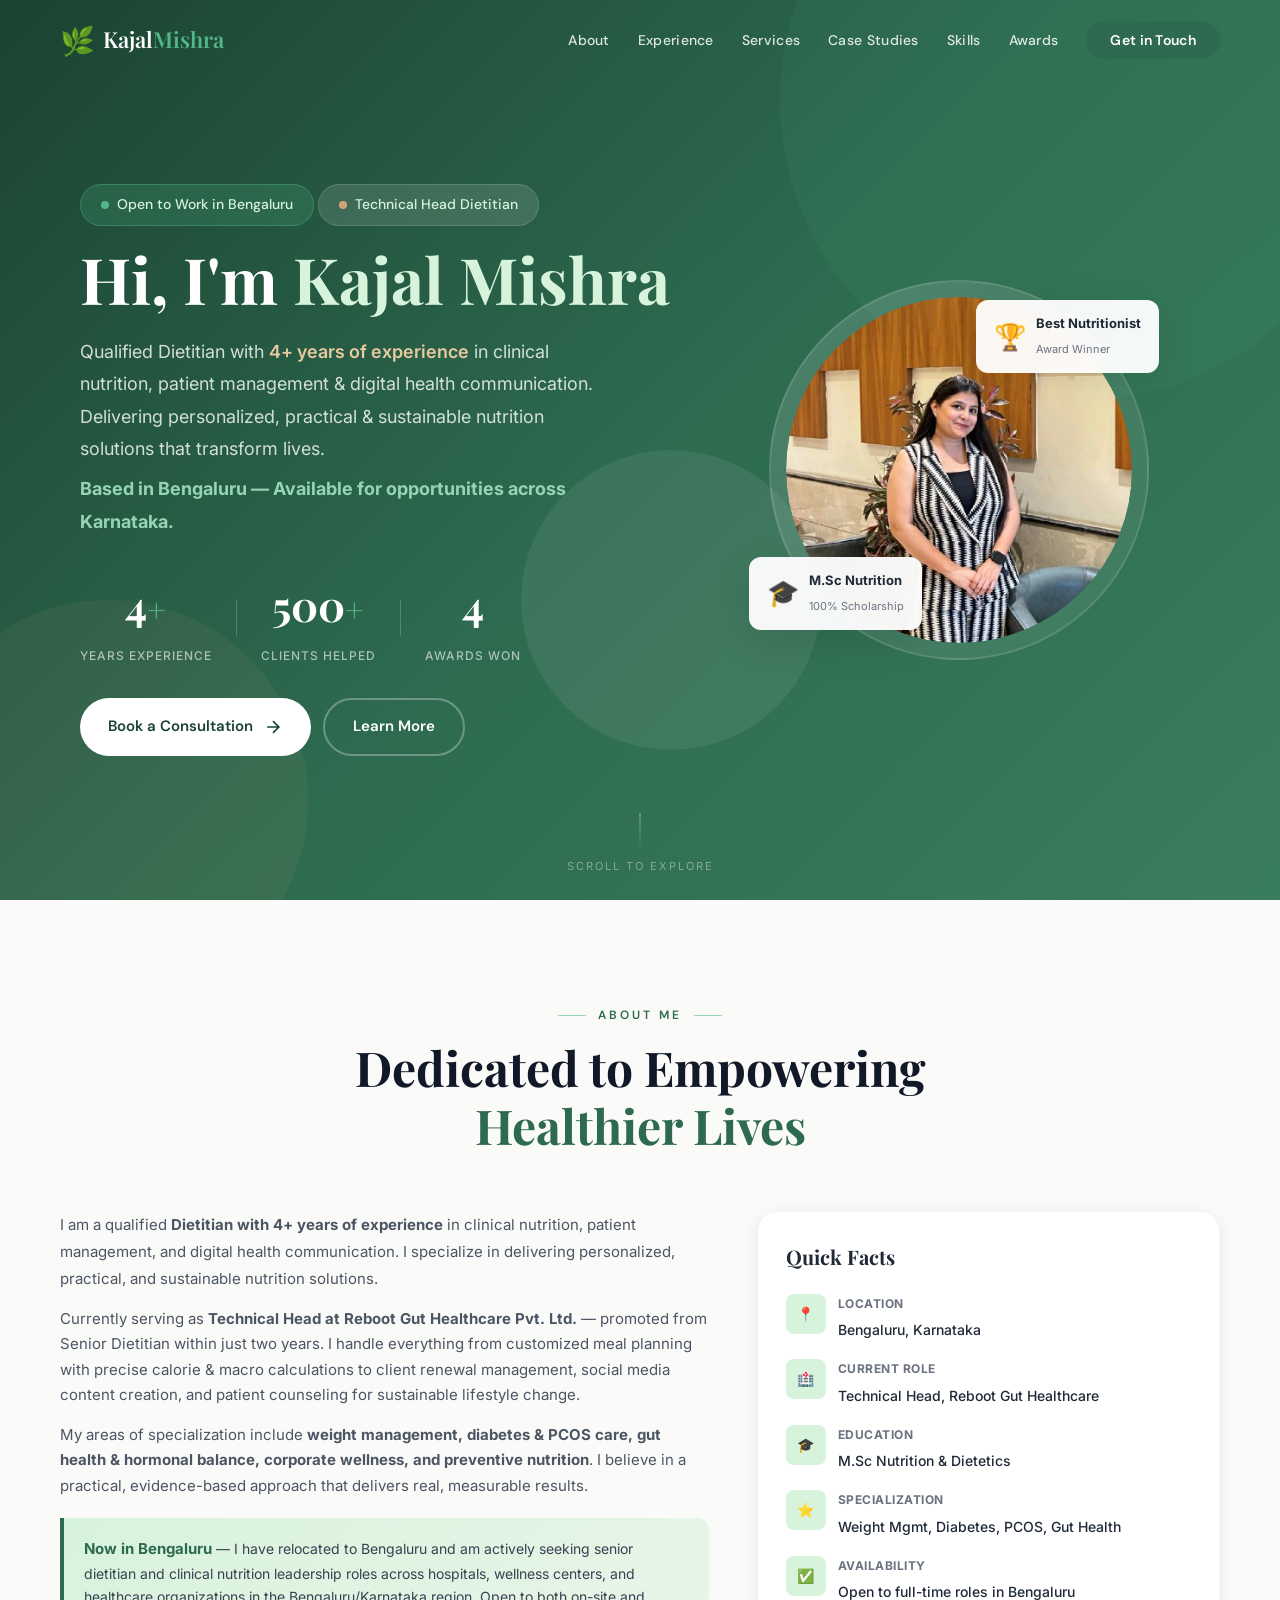
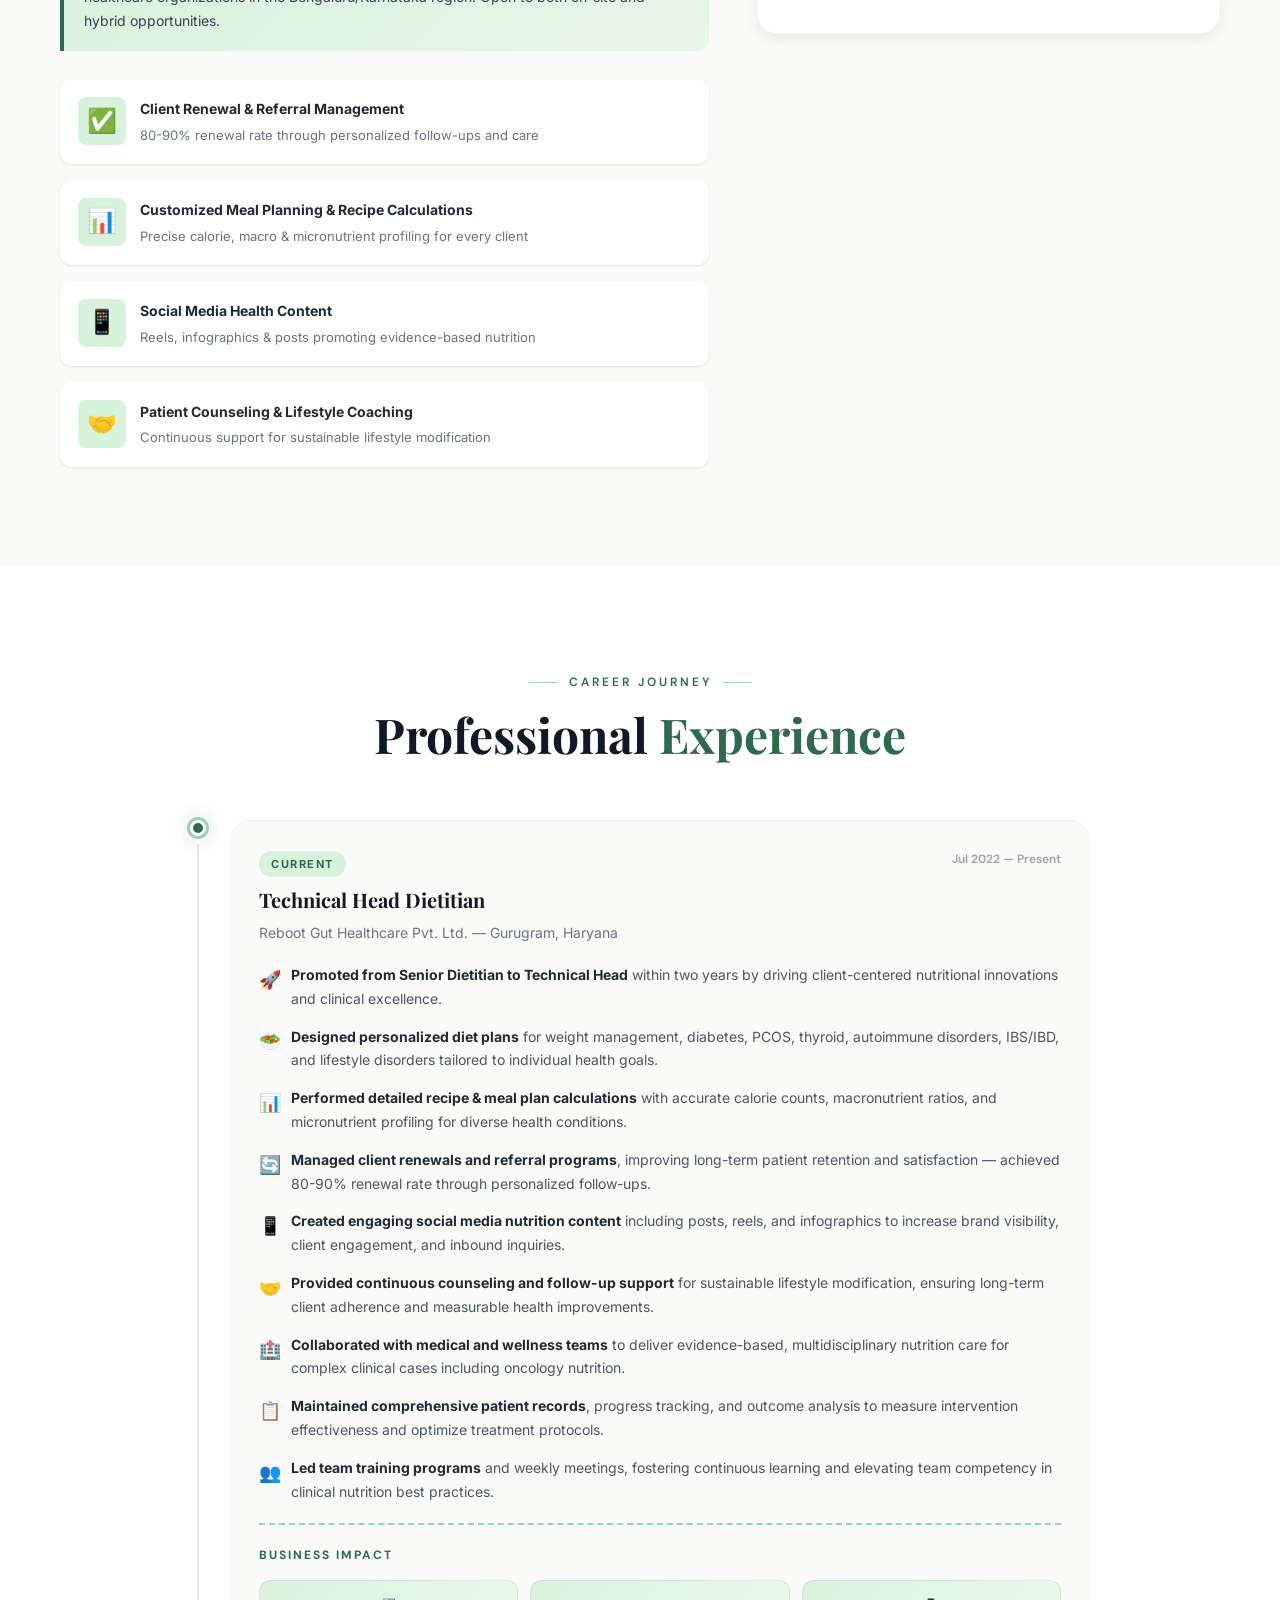
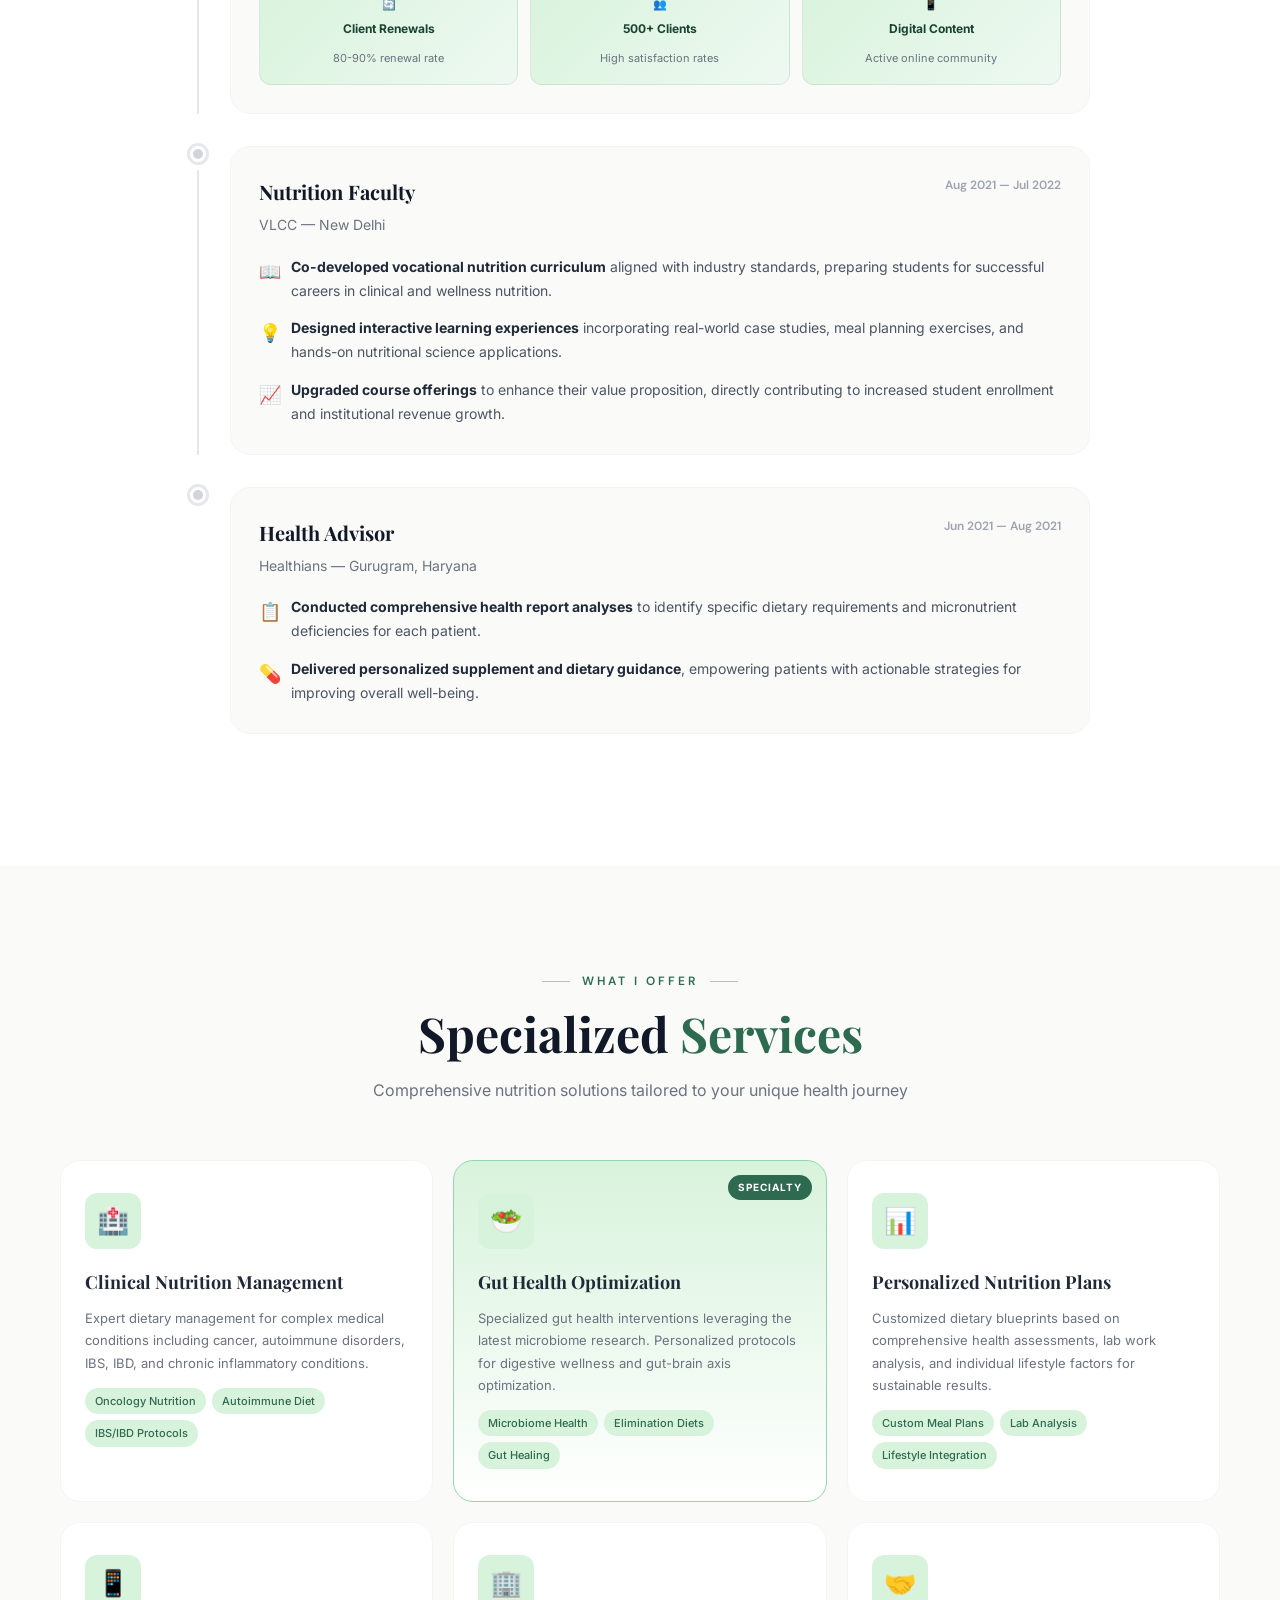
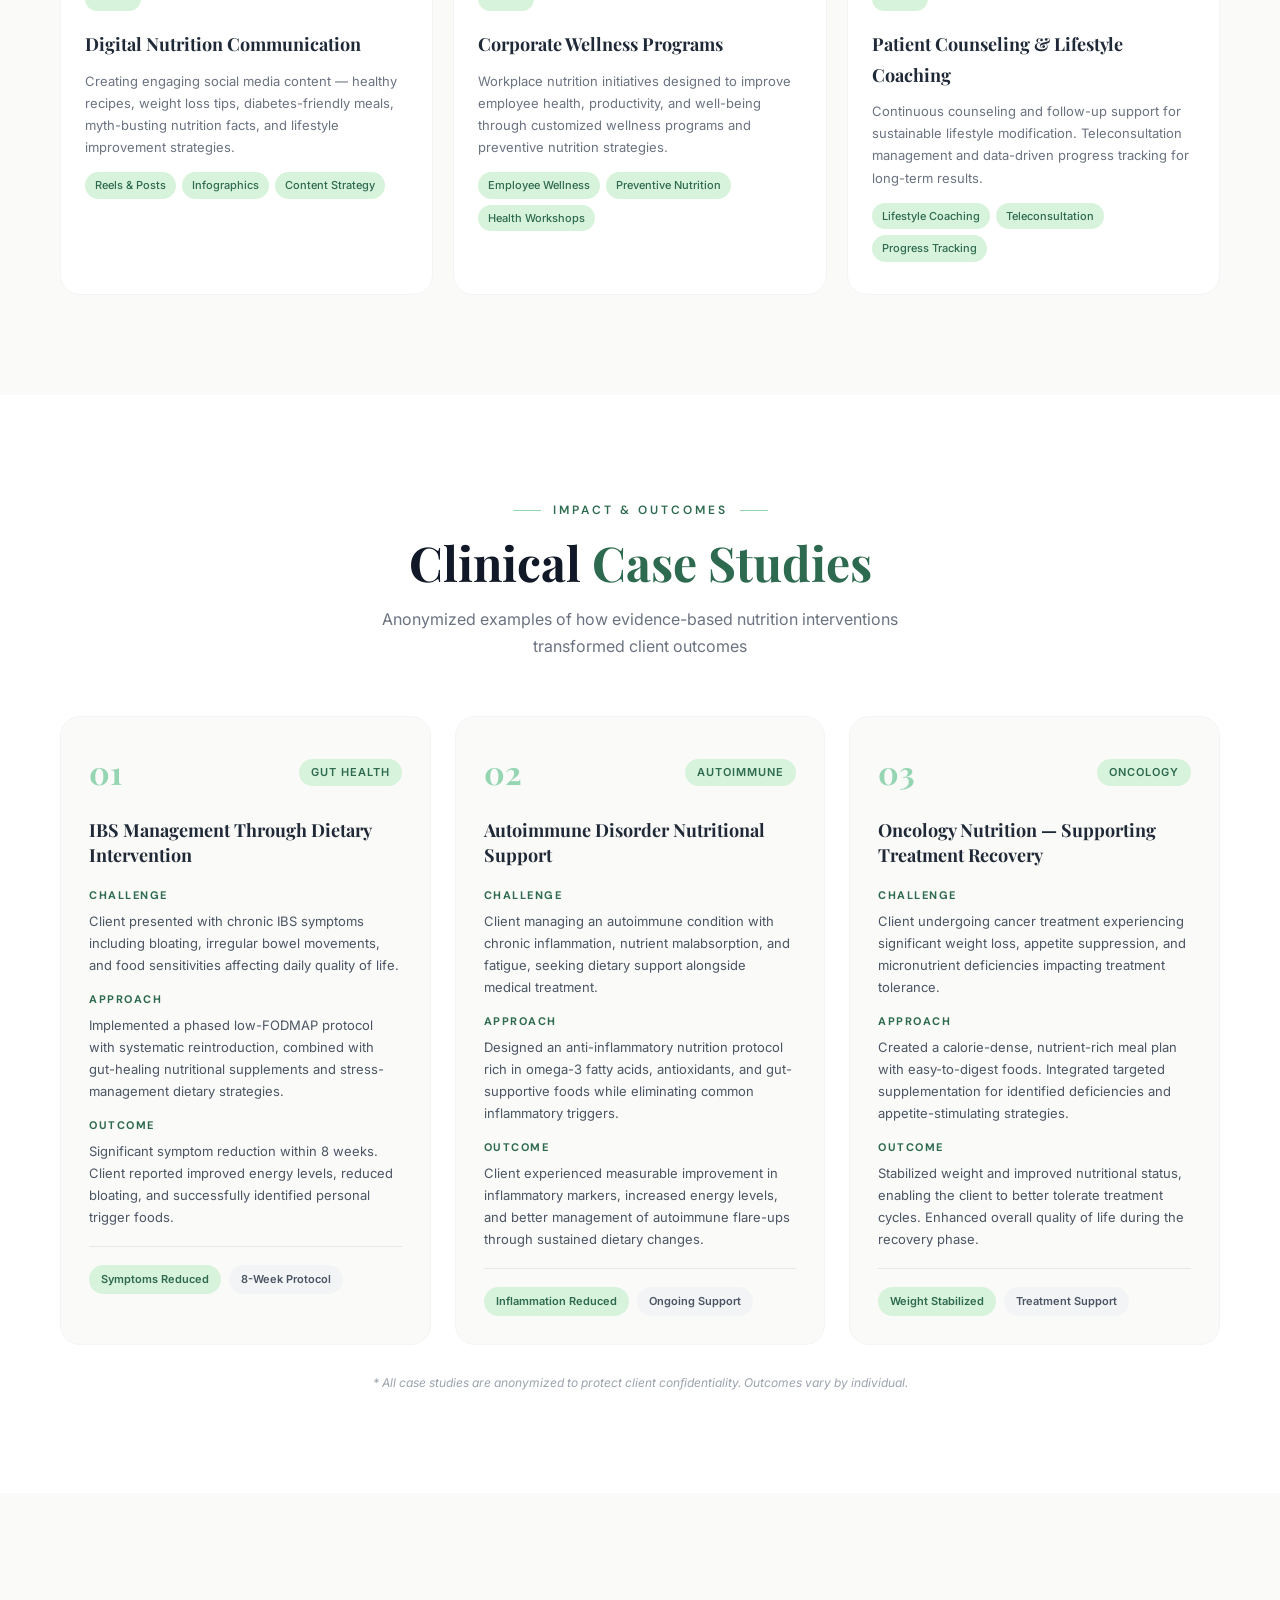
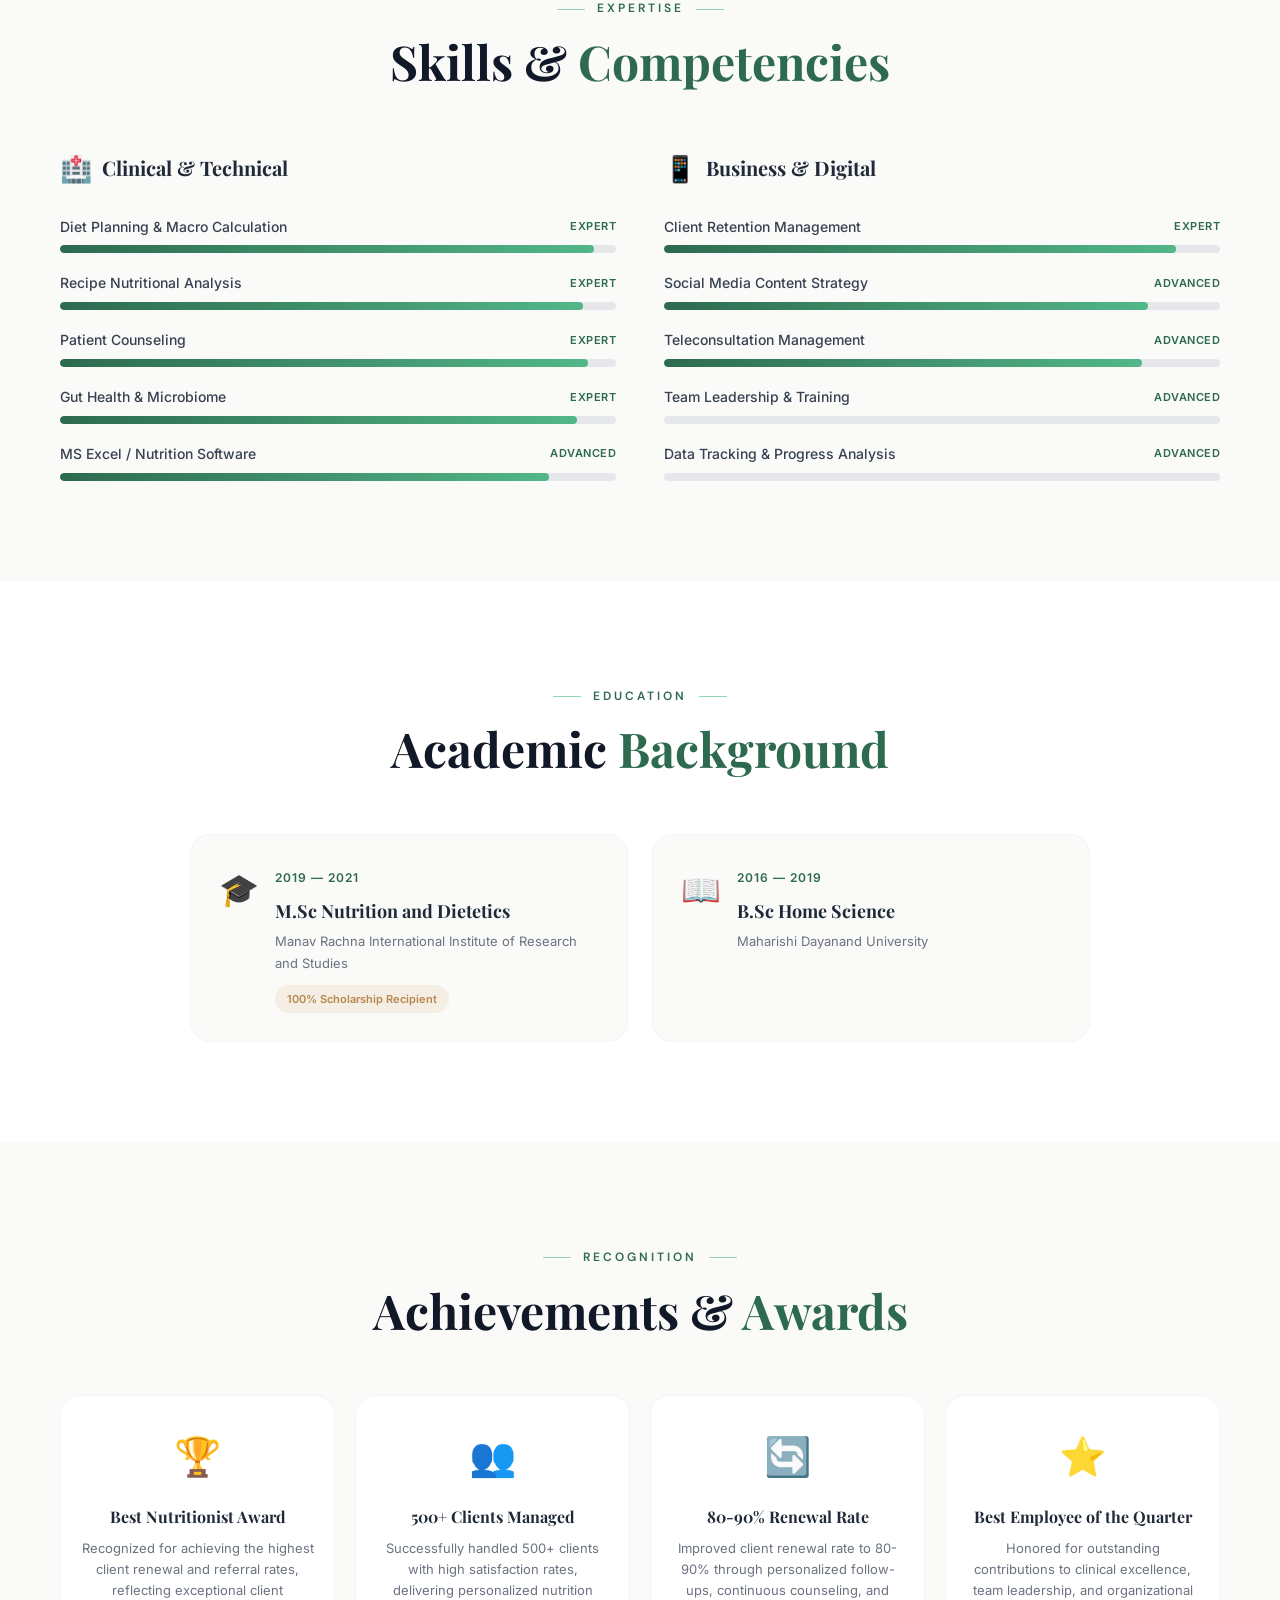
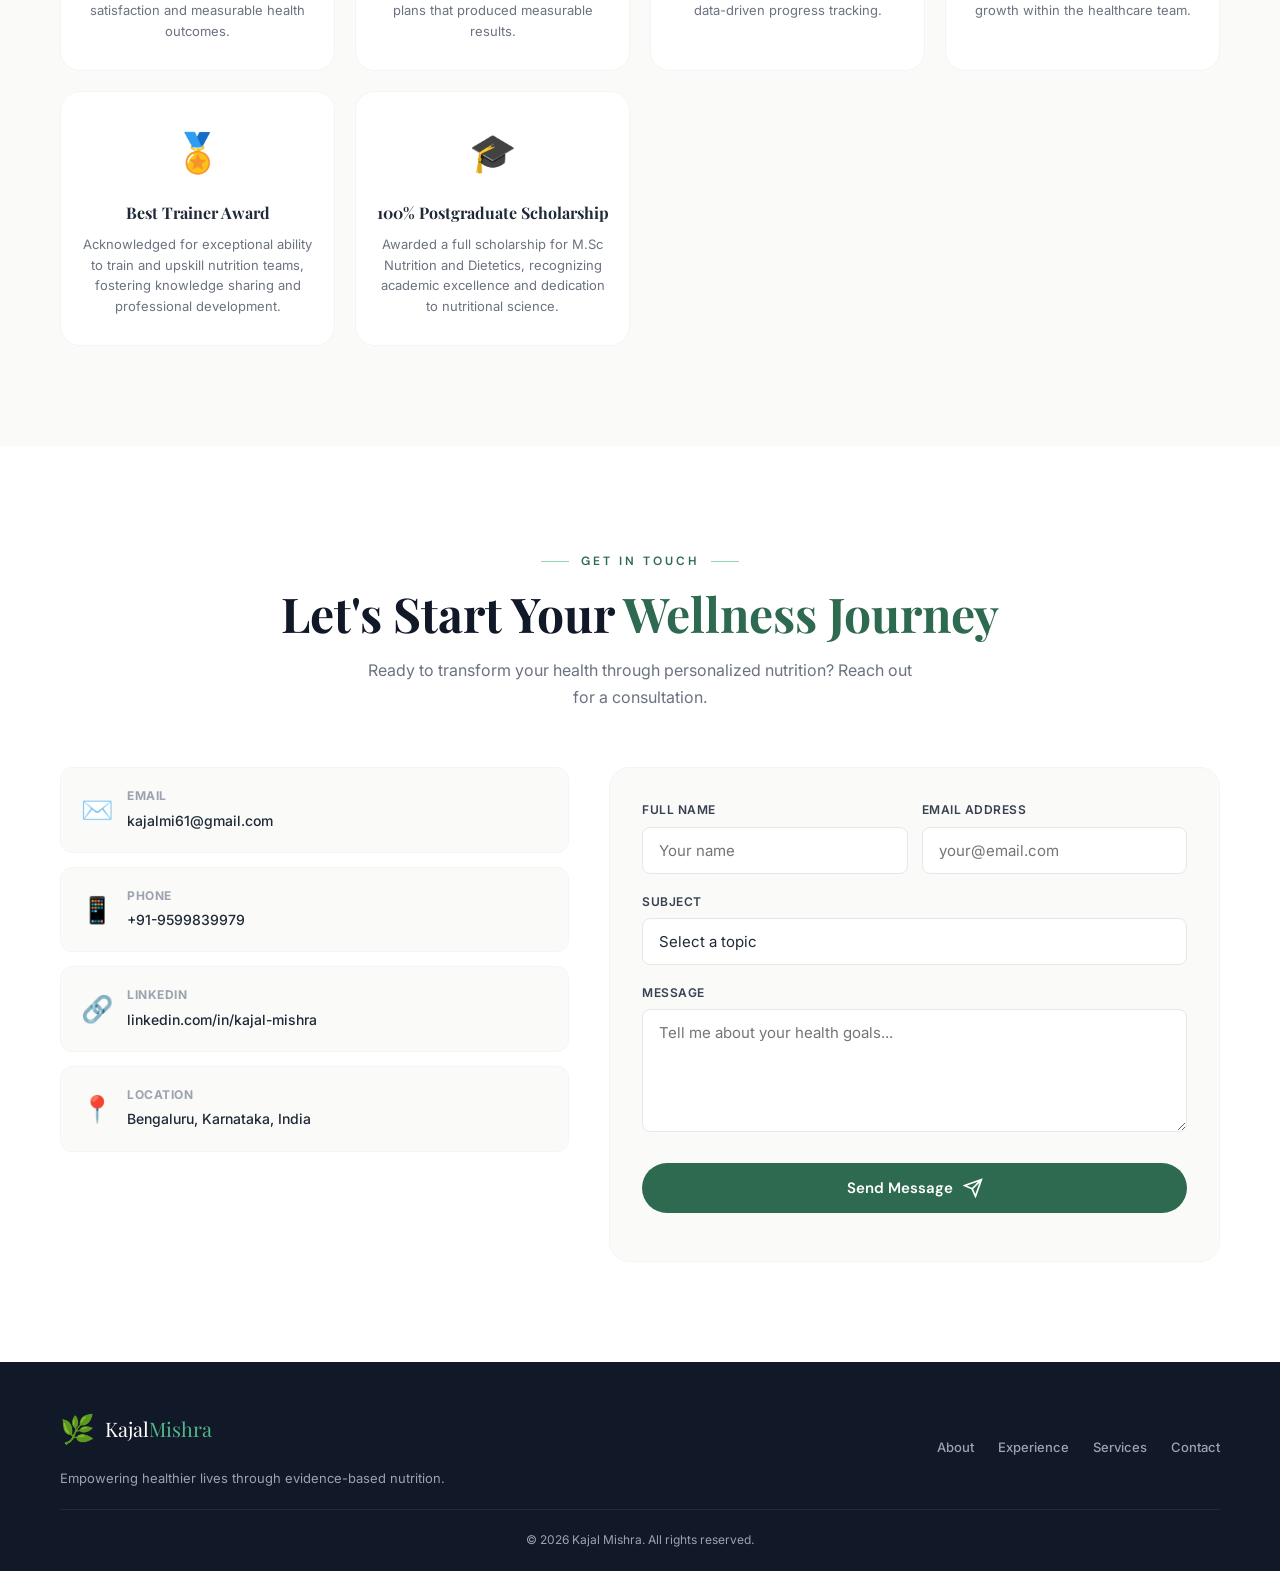
==== commit fcdb152b: "Update portfolio with expanded professional profile and new content - About: 4+ years experience, PC" ====
--- a/index.html
+++ b/index.html
@@ -4,8 +4,8 @@
     <meta charset="UTF-8">
     <meta name="viewport" content="width=device-width, initial-scale=1.0">
     <title>Kajal Mishra | Senior Dietitian & Clinical Nutrition Expert</title>
-    <meta name="description" content="Kajal Mishra - Technical Head Dietitian in Bengaluru specializing in clinical nutrition, gut health, autoimmune disorders, and personalized dietary interventions. 3+ years of expertise in transforming lives through evidence-based nutrition.">
-    <meta name="keywords" content="Dietitian Bengaluru, Senior Dietitian Bangalore, Clinical Nutrition, Gut Health, Nutritionist Bengaluru, Kajal Mishra, Personalized Nutrition Plans, Autoimmune Diet, IBS IBD Nutrition, Dietitian Karnataka">
+    <meta name="description" content="Kajal Mishra - Technical Head Dietitian in Bengaluru with 4+ years of experience in clinical nutrition, weight management, diabetes, PCOS, thyroid, gut health, and digital nutrition content creation.">
+    <meta name="keywords" content="Dietitian Bengaluru, Senior Dietitian Bangalore, Clinical Nutrition, Gut Health, Nutritionist Bengaluru, Kajal Mishra, Weight Management, Diabetes Diet, PCOS Nutrition, Thyroid Diet, Corporate Wellness, Dietitian Karnataka">
     <meta name="author" content="Kajal Mishra">
 
     <!-- Open Graph -->
@@ -78,14 +78,14 @@
                     Hi, I'm <span class="highlight">Kajal Mishra</span>
                 </h1>
                 <p class="hero-subtitle">
-                    Transforming lives through <em>evidence-based nutrition</em>.
-                    Specialized in gut health, autoimmune disorders &amp; personalized
-                    dietary interventions that deliver real, measurable results.
+                    Qualified Dietitian with <em>4+ years of experience</em> in clinical nutrition,
+                    patient management &amp; digital health communication. Delivering personalized,
+                    practical &amp; sustainable nutrition solutions that transform lives.
                     <strong style="display:block; margin-top:8px; color:#95D5B2;">Based in Bengaluru &mdash; Available for opportunities across Karnataka.</strong>
                 </p>
                 <div class="hero-stats">
                     <div class="stat">
-                        <span class="stat-number" data-count="3">0</span><span class="stat-plus">+</span>
+                        <span class="stat-number" data-count="4">0</span><span class="stat-plus">+</span>
                         <span class="stat-label">Years Experience</span>
                     </div>
                     <div class="stat-divider"></div>
@@ -149,19 +149,20 @@
             <div class="about-grid">
                 <div class="about-content">
                     <p class="about-lead">
-                        I'm a <strong>Technical Head Dietitian</strong> with over 3 years of clinical and academic experience
-                        in translating complex nutrition science into actionable, life-changing dietary plans.
+                        I am a qualified <strong>Dietitian with 4+ years of experience</strong> in clinical nutrition,
+                        patient management, and digital health communication. I specialize in delivering personalized,
+                        practical, and sustainable nutrition solutions.
                     </p>
                     <p>
-                        Currently leading the nutrition team at <strong>Reboot Gut Healthcare Pvt. Ltd.</strong>, I specialize
-                        in managing complex clinical cases including cancer nutrition, autoimmune disorders, and
-                        IBS/IBD. I was promoted from Senior Dietitian to Technical Head within just two years,
-                        reflecting my commitment to clinical excellence and team leadership.
+                        Currently serving as <strong>Technical Head at Reboot Gut Healthcare Pvt. Ltd.</strong> &mdash;
+                        promoted from Senior Dietitian within just two years. I handle everything from customized meal planning
+                        with precise calorie &amp; macro calculations to client renewal management, social media content creation,
+                        and patient counseling for sustainable lifestyle change.
                     </p>
                     <p>
-                        My approach combines cutting-edge nutritional science with compassionate, client-centered care.
-                        I believe every individual deserves a personalized path to wellness, backed by evidence and
-                        delivered with empathy.
+                        My areas of specialization include <strong>weight management, diabetes &amp; PCOS care, gut health &amp;
+                        hormonal balance, corporate wellness, and preventive nutrition</strong>. I believe in a practical,
+                        evidence-based approach that delivers real, measurable results.
                     </p>
                     <div class="relocation-banner">
                         <strong>Now in Bengaluru</strong> &mdash; I have relocated to Bengaluru and am actively seeking
@@ -170,24 +171,31 @@
                     </div>
                     <div class="about-highlights">
                         <div class="highlight-item">
-                            <div class="highlight-icon">&#x1F3AF;</div>
+                            <div class="highlight-icon">&#x2705;</div>
                             <div>
-                                <strong>Client-Centered Approach</strong>
-                                <p>Every plan is tailored to individual needs, lifestyle, and health goals</p>
+                                <strong>Client Renewal &amp; Referral Management</strong>
+                                <p>80-90% renewal rate through personalized follow-ups and care</p>
                             </div>
                         </div>
                         <div class="highlight-item">
-                            <div class="highlight-icon">&#x1F52C;</div>
+                            <div class="highlight-icon">&#x1F4CA;</div>
                             <div>
-                                <strong>Evidence-Based Practice</strong>
-                                <p>All interventions grounded in the latest nutritional research</p>
+                                <strong>Customized Meal Planning &amp; Recipe Calculations</strong>
+                                <p>Precise calorie, macro &amp; micronutrient profiling for every client</p>
+                            </div>
+                        </div>
+                        <div class="highlight-item">
+                            <div class="highlight-icon">&#x1F4F1;</div>
+                            <div>
+                                <strong>Social Media Health Content</strong>
+                                <p>Reels, infographics &amp; posts promoting evidence-based nutrition</p>
                             </div>
                         </div>
                         <div class="highlight-item">
                             <div class="highlight-icon">&#x1F91D;</div>
                             <div>
-                                <strong>Holistic Wellness</strong>
-                                <p>Addressing nutrition as part of overall health and well-being</p>
+                                <strong>Patient Counseling &amp; Lifestyle Coaching</strong>
+                                <p>Continuous support for sustainable lifestyle modification</p>
                             </div>
                         </div>
                     </div>
@@ -210,7 +218,7 @@
                             </li>
                             <li>
                                 <span class="info-icon">&#x2B50;</span>
-                                <div><strong>Specialization</strong><span>Gut Health & Autoimmune Disorders</span></div>
+                                <div><strong>Specialization</strong><span>Weight Mgmt, Diabetes, PCOS, Gut Health</span></div>
                             </li>
                             <li>
                                 <span class="info-icon">&#x2705;</span>
@@ -250,35 +258,39 @@
                             <ul class="achievement-list">
                                 <li>
                                     <span class="achievement-icon">&#x1F680;</span>
-                                    <span><strong>Earned promotion from Senior Dietitian to Technical Head</strong> within two years by driving client-centered nutritional innovations and staying at the forefront of clinical nutrition research.</span>
+                                    <span><strong>Promoted from Senior Dietitian to Technical Head</strong> within two years by driving client-centered nutritional innovations and clinical excellence.</span>
+                                </li>
+                                <li>
+                                    <span class="achievement-icon">&#x1F957;</span>
+                                    <span><strong>Designed personalized diet plans</strong> for weight management, diabetes, PCOS, thyroid, autoimmune disorders, IBS/IBD, and lifestyle disorders tailored to individual health goals.</span>
+                                </li>
+                                <li>
+                                    <span class="achievement-icon">&#x1F4CA;</span>
+                                    <span><strong>Performed detailed recipe &amp; meal plan calculations</strong> with accurate calorie counts, macronutrient ratios, and micronutrient profiling for diverse health conditions.</span>
+                                </li>
+                                <li>
+                                    <span class="achievement-icon">&#x1F504;</span>
+                                    <span><strong>Managed client renewals and referral programs</strong>, improving long-term patient retention and satisfaction &mdash; achieved 80-90% renewal rate through personalized follow-ups.</span>
+                                </li>
+                                <li>
+                                    <span class="achievement-icon">&#x1F4F1;</span>
+                                    <span><strong>Created engaging social media nutrition content</strong> including posts, reels, and infographics to increase brand visibility, client engagement, and inbound inquiries.</span>
+                                </li>
+                                <li>
+                                    <span class="achievement-icon">&#x1F91D;</span>
+                                    <span><strong>Provided continuous counseling and follow-up support</strong> for sustainable lifestyle modification, ensuring long-term client adherence and measurable health improvements.</span>
                                 </li>
                                 <li>
                                     <span class="achievement-icon">&#x1F3E5;</span>
-                                    <span><strong>Managed complex clinical cases</strong> including oncology nutrition, autoimmune disorders, and IBS/IBD, designing personalized interventions that measurably improved client outcomes.</span>
-                                </li>
-                                <li>
-                                    <span class="achievement-icon">&#x1F4DA;</span>
-                                    <span><strong>Authored clinical resources and educational materials</strong> that bridged the gap between cutting-edge nutritional science and practical client care protocols.</span>
+                                    <span><strong>Collaborated with medical and wellness teams</strong> to deliver evidence-based, multidisciplinary nutrition care for complex clinical cases including oncology nutrition.</span>
+                                </li>
+                                <li>
+                                    <span class="achievement-icon">&#x1F4CB;</span>
+                                    <span><strong>Maintained comprehensive patient records</strong>, progress tracking, and outcome analysis to measure intervention effectiveness and optimize treatment protocols.</span>
                                 </li>
                                 <li>
                                     <span class="achievement-icon">&#x1F465;</span>
-                                    <span><strong>Led training programs and weekly team meetings</strong>, fostering a culture of continuous learning and collaboration across the nutrition team.</span>
-                                </li>
-                                <li>
-                                    <span class="achievement-icon">&#x1F50D;</span>
-                                    <span><strong>Spearheaded research initiatives</strong> to identify emerging best practices and integrate them into patient care workflows.</span>
-                                </li>
-                                <li>
-                                    <span class="achievement-icon">&#x1F4B0;</span>
-                                    <span><strong>Drove significant revenue growth through client retention and referrals</strong> &mdash; managed the complete renewal lifecycle, achieving exceptional renewal rates that directly boosted recurring revenue for the organization.</span>
-                                </li>
-                                <li>
-                                    <span class="achievement-icon">&#x1F4C8;</span>
-                                    <span><strong>Increased sales through performance-driven client outcomes</strong> &mdash; consistently generated high referral volumes by delivering measurable health improvements, turning satisfied clients into brand advocates.</span>
-                                </li>
-                                <li>
-                                    <span class="achievement-icon">&#x1F31F;</span>
-                                    <span><strong>Recognized as Best Nutritionist</strong> for maintaining the highest renewal and referral percentage across the team, demonstrating a direct link between clinical excellence and business growth.</span>
+                                    <span><strong>Led team training programs</strong> and weekly meetings, fostering continuous learning and elevating team competency in clinical nutrition best practices.</span>
                                 </li>
                             </ul>
                             <!-- Business Impact Metrics -->
@@ -288,17 +300,17 @@
                                     <div class="impact-item">
                                         <span class="impact-icon">&#x1F504;</span>
                                         <strong>Client Renewals</strong>
-                                        <span>Highest renewal rate in team</span>
+                                        <span>80-90% renewal rate</span>
                                     </div>
                                     <div class="impact-item">
-                                        <span class="impact-icon">&#x1F4E3;</span>
-                                        <strong>Referral Generation</strong>
-                                        <span>Top referral performer</span>
+                                        <span class="impact-icon">&#x1F465;</span>
+                                        <strong>500+ Clients</strong>
+                                        <span>High satisfaction rates</span>
                                     </div>
                                     <div class="impact-item">
-                                        <span class="impact-icon">&#x1F4C8;</span>
-                                        <strong>Revenue Growth</strong>
-                                        <span>Direct sales contribution</span>
+                                        <span class="impact-icon">&#x1F4F1;</span>
+                                        <strong>Digital Content</strong>
+                                        <span>Active online community</span>
                                     </div>
                                 </div>
                             </div>
@@ -416,38 +428,38 @@
                 </div>
                 <div class="service-card">
                     <div class="service-icon-wrap">
-                        <span class="service-icon">&#x1F48A;</span>
-                    </div>
-                    <h3>Micronutrient Therapy</h3>
-                    <p>Targeted supplement recommendations and micronutrient optimization strategies based on detailed report analysis and deficiency identification.</p>
+                        <span class="service-icon">&#x1F4F1;</span>
+                    </div>
+                    <h3>Digital Nutrition Communication</h3>
+                    <p>Creating engaging social media content &mdash; healthy recipes, weight loss tips, diabetes-friendly meals, myth-busting nutrition facts, and lifestyle improvement strategies.</p>
                     <ul class="service-tags">
-                        <li>Deficiency Correction</li>
-                        <li>Supplement Guidance</li>
-                        <li>Nutrient Optimization</li>
+                        <li>Reels & Posts</li>
+                        <li>Infographics</li>
+                        <li>Content Strategy</li>
                     </ul>
                 </div>
                 <div class="service-card">
                     <div class="service-icon-wrap">
-                        <span class="service-icon">&#x1F3EB;</span>
-                    </div>
-                    <h3>Nutrition Education & Training</h3>
-                    <p>Professional training programs and curriculum development for nutrition teams, healthcare staff, and aspiring dietitians entering the field.</p>
+                        <span class="service-icon">&#x1F3E2;</span>
+                    </div>
+                    <h3>Corporate Wellness Programs</h3>
+                    <p>Workplace nutrition initiatives designed to improve employee health, productivity, and well-being through customized wellness programs and preventive nutrition strategies.</p>
                     <ul class="service-tags">
-                        <li>Team Training</li>
-                        <li>Curriculum Design</li>
-                        <li>Workshops</li>
+                        <li>Employee Wellness</li>
+                        <li>Preventive Nutrition</li>
+                        <li>Health Workshops</li>
                     </ul>
                 </div>
                 <div class="service-card">
                     <div class="service-icon-wrap">
-                        <span class="service-icon">&#x1F50D;</span>
-                    </div>
-                    <h3>Health Report Analysis</h3>
-                    <p>Comprehensive analysis of medical reports and lab results to create targeted dietary interventions and evidence-based health improvement strategies.</p>
+                        <span class="service-icon">&#x1F91D;</span>
+                    </div>
+                    <h3>Patient Counseling &amp; Lifestyle Coaching</h3>
+                    <p>Continuous counseling and follow-up support for sustainable lifestyle modification. Teleconsultation management and data-driven progress tracking for long-term results.</p>
                     <ul class="service-tags">
-                        <li>Lab Interpretation</li>
-                        <li>Dietary Adjustments</li>
-                        <li>Health Monitoring</li>
+                        <li>Lifestyle Coaching</li>
+                        <li>Teleconsultation</li>
+                        <li>Progress Tracking</li>
                     </ul>
                 </div>
             </div>
@@ -554,86 +566,86 @@
                 <div class="skills-column">
                     <h3 class="skills-category">
                         <span class="cat-icon">&#x1F3E5;</span>
-                        Clinical Expertise
+                        Clinical &amp; Technical
                     </h3>
                     <div class="skill-items">
                         <div class="skill-item">
                             <div class="skill-info">
-                                <span>Advanced Clinical Practice</span>
+                                <span>Diet Planning &amp; Macro Calculation</span>
                                 <span class="skill-level">Expert</span>
                             </div>
+                            <div class="skill-bar"><div class="skill-fill" data-width="96"></div></div>
+                        </div>
+                        <div class="skill-item">
+                            <div class="skill-info">
+                                <span>Recipe Nutritional Analysis</span>
+                                <span class="skill-level">Expert</span>
+                            </div>
+                            <div class="skill-bar"><div class="skill-fill" data-width="94"></div></div>
+                        </div>
+                        <div class="skill-item">
+                            <div class="skill-info">
+                                <span>Patient Counseling</span>
+                                <span class="skill-level">Expert</span>
+                            </div>
                             <div class="skill-bar"><div class="skill-fill" data-width="95"></div></div>
                         </div>
                         <div class="skill-item">
                             <div class="skill-info">
-                                <span>Nutritional Assessment</span>
+                                <span>Gut Health &amp; Microbiome</span>
                                 <span class="skill-level">Expert</span>
                             </div>
-                            <div class="skill-bar"><div class="skill-fill" data-width="92"></div></div>
-                        </div>
-                        <div class="skill-item">
-                            <div class="skill-info">
-                                <span>Personalized Nutrition Plans</span>
-                                <span class="skill-level">Expert</span>
-                            </div>
-                            <div class="skill-bar"><div class="skill-fill" data-width="96"></div></div>
-                        </div>
-                        <div class="skill-item">
-                            <div class="skill-info">
-                                <span>Micronutrient Therapy</span>
+                            <div class="skill-bar"><div class="skill-fill" data-width="93"></div></div>
+                        </div>
+                        <div class="skill-item">
+                            <div class="skill-info">
+                                <span>MS Excel / Nutrition Software</span>
                                 <span class="skill-level">Advanced</span>
                             </div>
-                            <div class="skill-bar"><div class="skill-fill" data-width="90"></div></div>
-                        </div>
-                        <div class="skill-item">
-                            <div class="skill-info">
-                                <span>Gut Health & Microbiome</span>
-                                <span class="skill-level">Expert</span>
-                            </div>
-                            <div class="skill-bar"><div class="skill-fill" data-width="94"></div></div>
+                            <div class="skill-bar"><div class="skill-fill" data-width="88"></div></div>
                         </div>
                     </div>
                 </div>
                 <div class="skills-column">
                     <h3 class="skills-category">
-                        <span class="cat-icon">&#x1F465;</span>
-                        Leadership & Management
+                        <span class="cat-icon">&#x1F4F1;</span>
+                        Business &amp; Digital
                     </h3>
                     <div class="skill-items">
                         <div class="skill-item">
                             <div class="skill-info">
-                                <span>Team Leadership</span>
+                                <span>Client Retention Management</span>
+                                <span class="skill-level">Expert</span>
+                            </div>
+                            <div class="skill-bar"><div class="skill-fill" data-width="92"></div></div>
+                        </div>
+                        <div class="skill-item">
+                            <div class="skill-info">
+                                <span>Social Media Content Strategy</span>
                                 <span class="skill-level">Advanced</span>
                             </div>
+                            <div class="skill-bar"><div class="skill-fill" data-width="87"></div></div>
+                        </div>
+                        <div class="skill-item">
+                            <div class="skill-info">
+                                <span>Teleconsultation Management</span>
+                                <span class="skill-level">Advanced</span>
+                            </div>
+                            <div class="skill-bar"><div class="skill-fill" data-width="86"></div></div>
+                        </div>
+                        <div class="skill-item">
+                            <div class="skill-info">
+                                <span>Team Leadership &amp; Training</span>
+                                <span class="skill-level">Advanced</span>
+                            </div>
                             <div class="skill-bar"><div class="skill-fill" data-width="88"></div></div>
                         </div>
                         <div class="skill-item">
                             <div class="skill-info">
-                                <span>Mentorship & Coaching</span>
+                                <span>Data Tracking &amp; Progress Analysis</span>
                                 <span class="skill-level">Advanced</span>
                             </div>
                             <div class="skill-bar"><div class="skill-fill" data-width="85"></div></div>
-                        </div>
-                        <div class="skill-item">
-                            <div class="skill-info">
-                                <span>Delegation & Prioritization</span>
-                                <span class="skill-level">Advanced</span>
-                            </div>
-                            <div class="skill-bar"><div class="skill-fill" data-width="86"></div></div>
-                        </div>
-                        <div class="skill-item">
-                            <div class="skill-info">
-                                <span>Performance Management</span>
-                                <span class="skill-level">Advanced</span>
-                            </div>
-                            <div class="skill-bar"><div class="skill-fill" data-width="84"></div></div>
-                        </div>
-                        <div class="skill-item">
-                            <div class="skill-info">
-                                <span>Curriculum Development</span>
-                                <span class="skill-level">Advanced</span>
-                            </div>
-                            <div class="skill-bar"><div class="skill-fill" data-width="87"></div></div>
                         </div>
                     </div>
                 </div>
@@ -684,6 +696,16 @@
                     <p>Recognized for achieving the highest client renewal and referral rates, reflecting exceptional client satisfaction and measurable health outcomes.</p>
                 </div>
                 <div class="award-card">
+                    <div class="award-icon">&#x1F465;</div>
+                    <h3>500+ Clients Managed</h3>
+                    <p>Successfully handled 500+ clients with high satisfaction rates, delivering personalized nutrition plans that produced measurable results.</p>
+                </div>
+                <div class="award-card">
+                    <div class="award-icon">&#x1F504;</div>
+                    <h3>80-90% Renewal Rate</h3>
+                    <p>Improved client renewal rate to 80-90% through personalized follow-ups, continuous counseling, and data-driven progress tracking.</p>
+                </div>
+                <div class="award-card">
                     <div class="award-icon">&#x2B50;</div>
                     <h3>Best Employee of the Quarter</h3>
                     <p>Honored for outstanding contributions to clinical excellence, team leadership, and organizational growth within the healthcare team.</p>
@@ -696,7 +718,7 @@
                 <div class="award-card">
                     <div class="award-icon">&#x1F393;</div>
                     <h3>100% Postgraduate Scholarship</h3>
-                    <p>Awarded a full scholarship for M.Sc Nutrition and Dietetics, recognizing academic excellence and dedication to the field of nutritional science.</p>
+                    <p>Awarded a full scholarship for M.Sc Nutrition and Dietetics, recognizing academic excellence and dedication to nutritional science.</p>
                 </div>
             </div>
         </div>
--- a/style.css
+++ b/style.css
@@ -665,7 +665,12 @@
     .hero-actions { justify-content: center; }
     .hero-visual { order: -1; }
     .hero-image-wrapper { width: 260px; height: 260px; }
-    .floating-card { display: none; }
+    .floating-card { padding: 8px 14px; font-size: 12px; }
+    .floating-card .card-icon { font-size: 20px; }
+    .floating-card strong { font-size: 11px; }
+    .floating-card small { font-size: 10px; }
+    .card-1 { top: 10px; right: -5px; }
+    .card-2 { bottom: 15px; left: -10px; }
     .about-grid { grid-template-columns: 1fr; }
     .info-card { position: static; }
     .services-grid, .cases-grid { grid-template-columns: repeat(2, 1fr); }
@@ -697,6 +702,12 @@
 
     .hero { padding: 90px 0 50px; min-height: auto; }
     .hero-image-wrapper { width: 200px; height: 200px; }
+    .floating-card { padding: 6px 12px; }
+    .floating-card .card-icon { font-size: 18px; }
+    .floating-card strong { font-size: 10px; }
+    .floating-card small { font-size: 9px; }
+    .card-1 { top: 5px; right: -5px; }
+    .card-2 { bottom: 10px; left: -10px; }
     .hero-badge { font-size: 12px; padding: 6px 14px; margin-bottom: 10px; }
     .hero-stats { gap: 16px; }
     .stat-number { font-size: 28px; }
@@ -719,6 +730,12 @@
     .section-header { margin-bottom: 32px; }
     .hero-title { font-size: 30px; }
     .hero-image-wrapper { width: 170px; height: 170px; }
+    .floating-card { padding: 5px 10px; gap: 6px; }
+    .floating-card .card-icon { font-size: 16px; }
+    .floating-card strong { font-size: 9px; }
+    .floating-card small { font-size: 8px; }
+    .card-1 { top: 0px; right: -8px; }
+    .card-2 { bottom: 5px; left: -12px; }
     .hero-badge { font-size: 11px; padding: 6px 12px; }
     .hero-stats { flex-direction: row; gap: 12px; }
     .stat-number { font-size: 24px; }
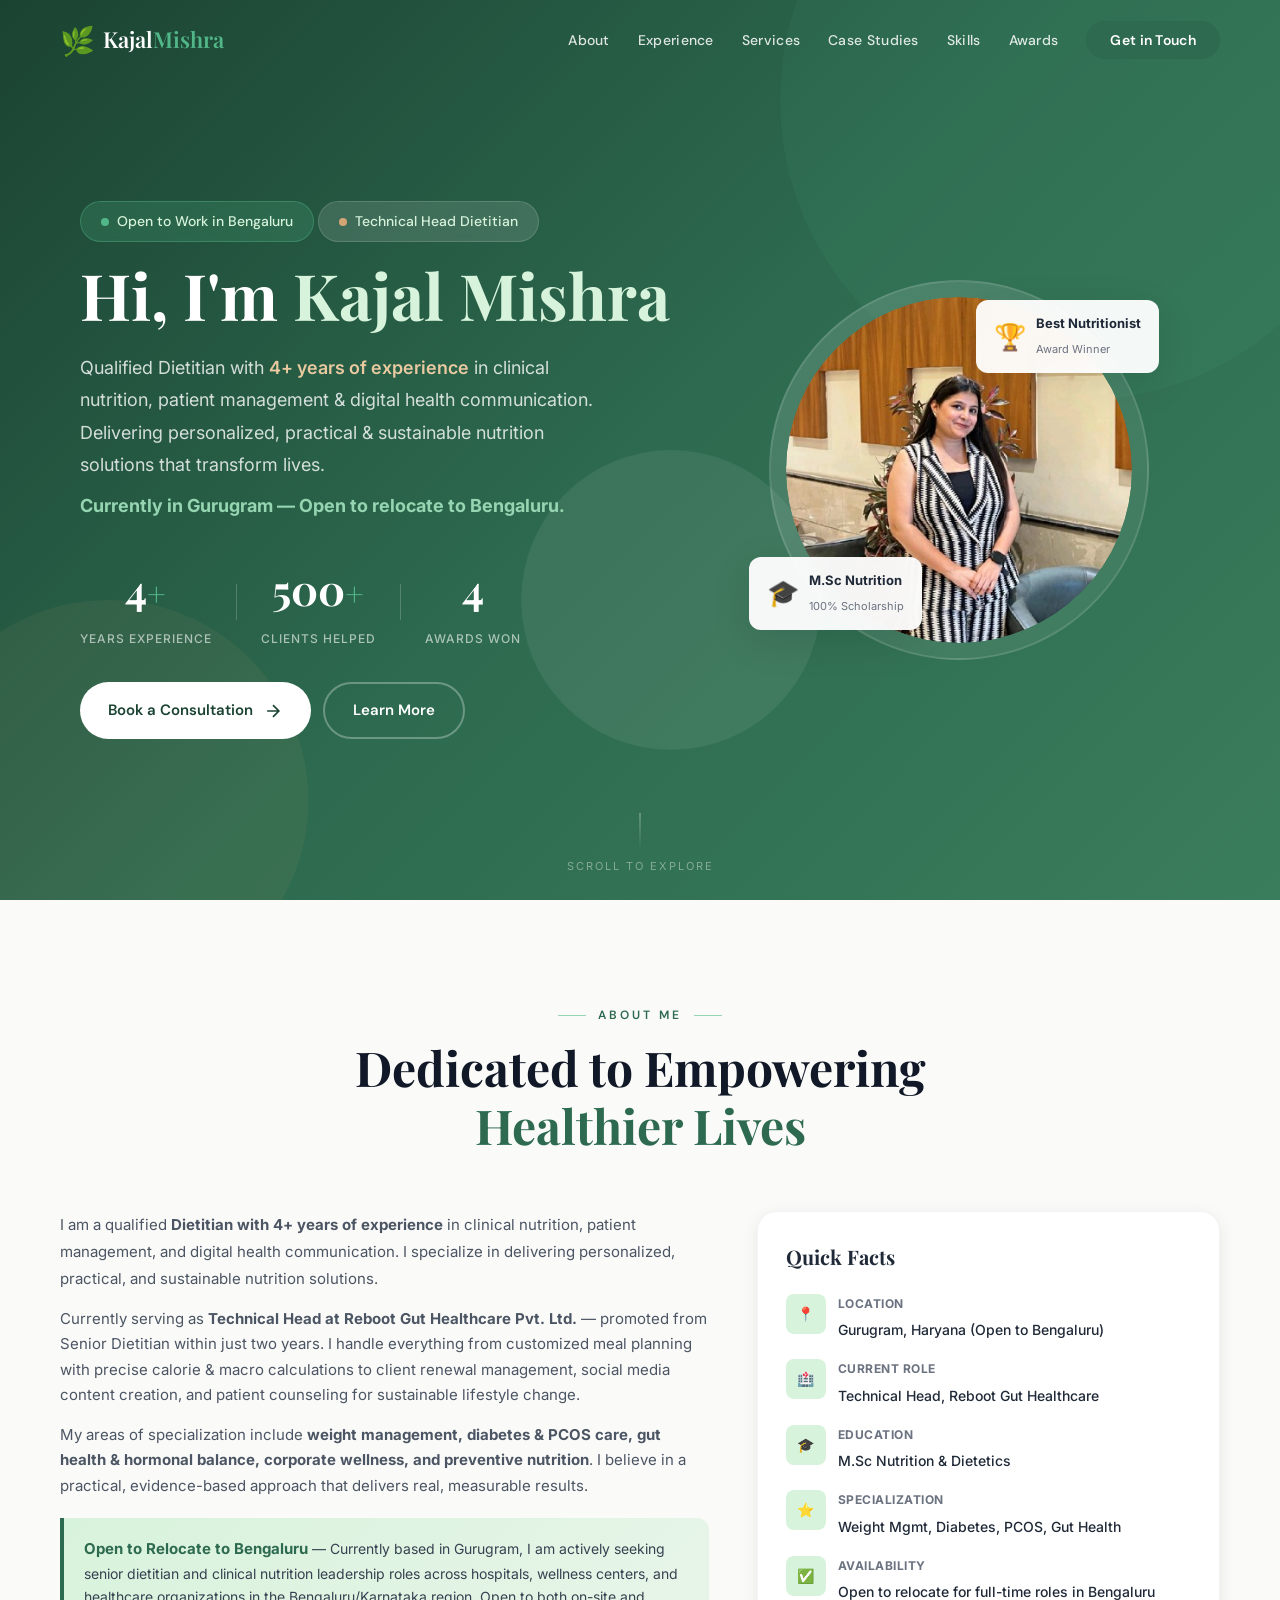
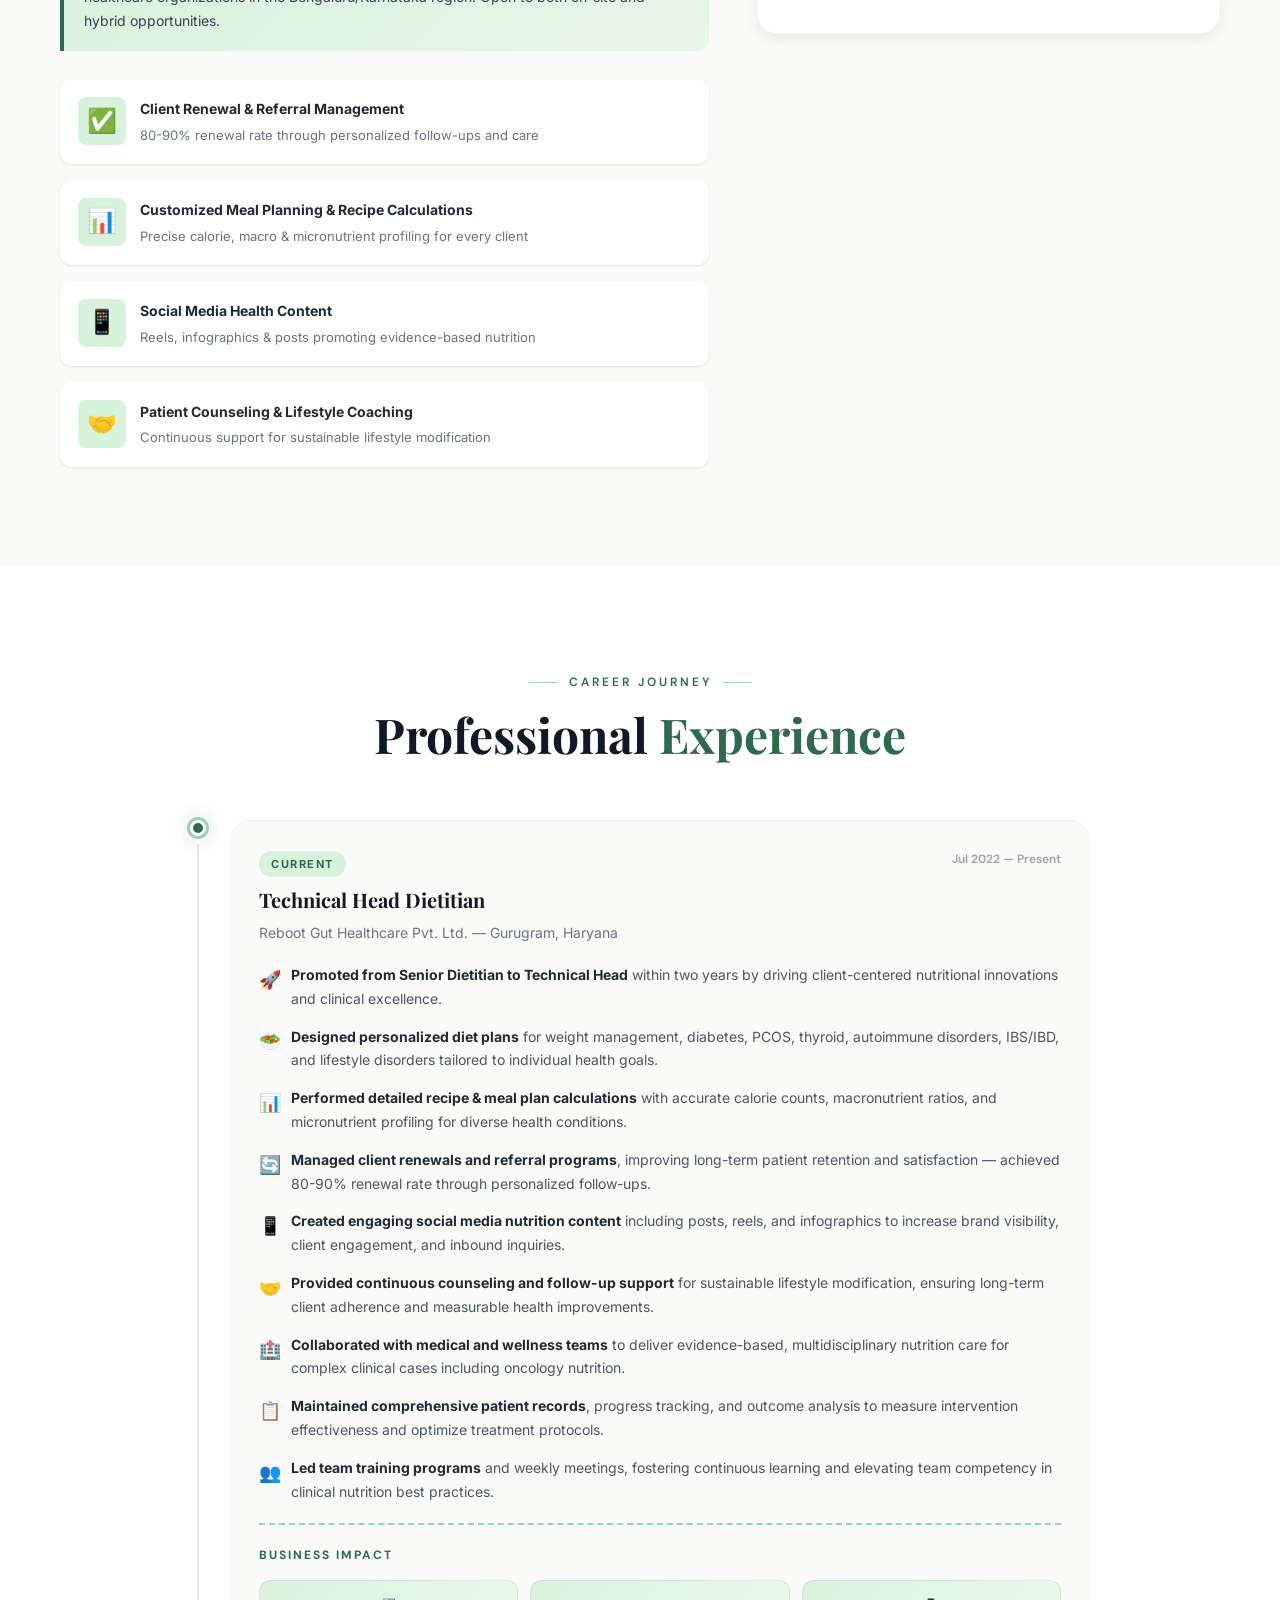
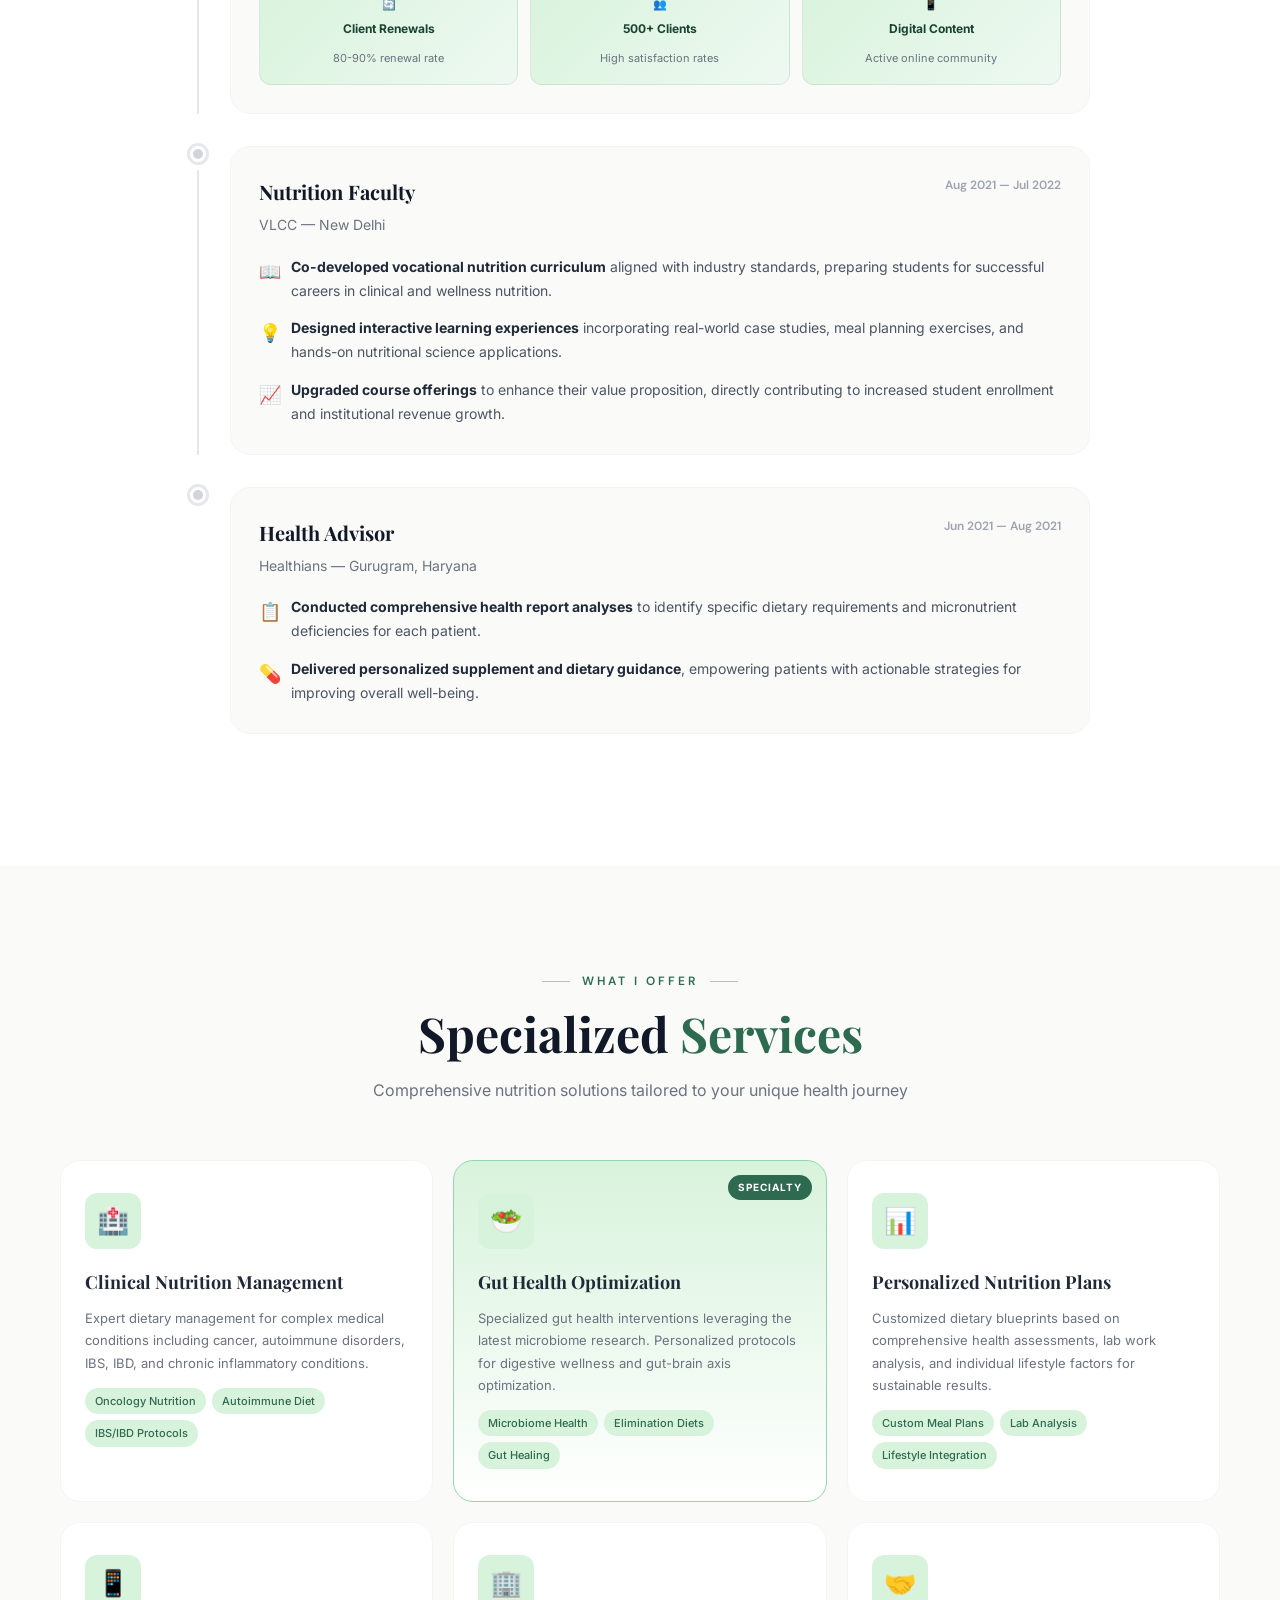
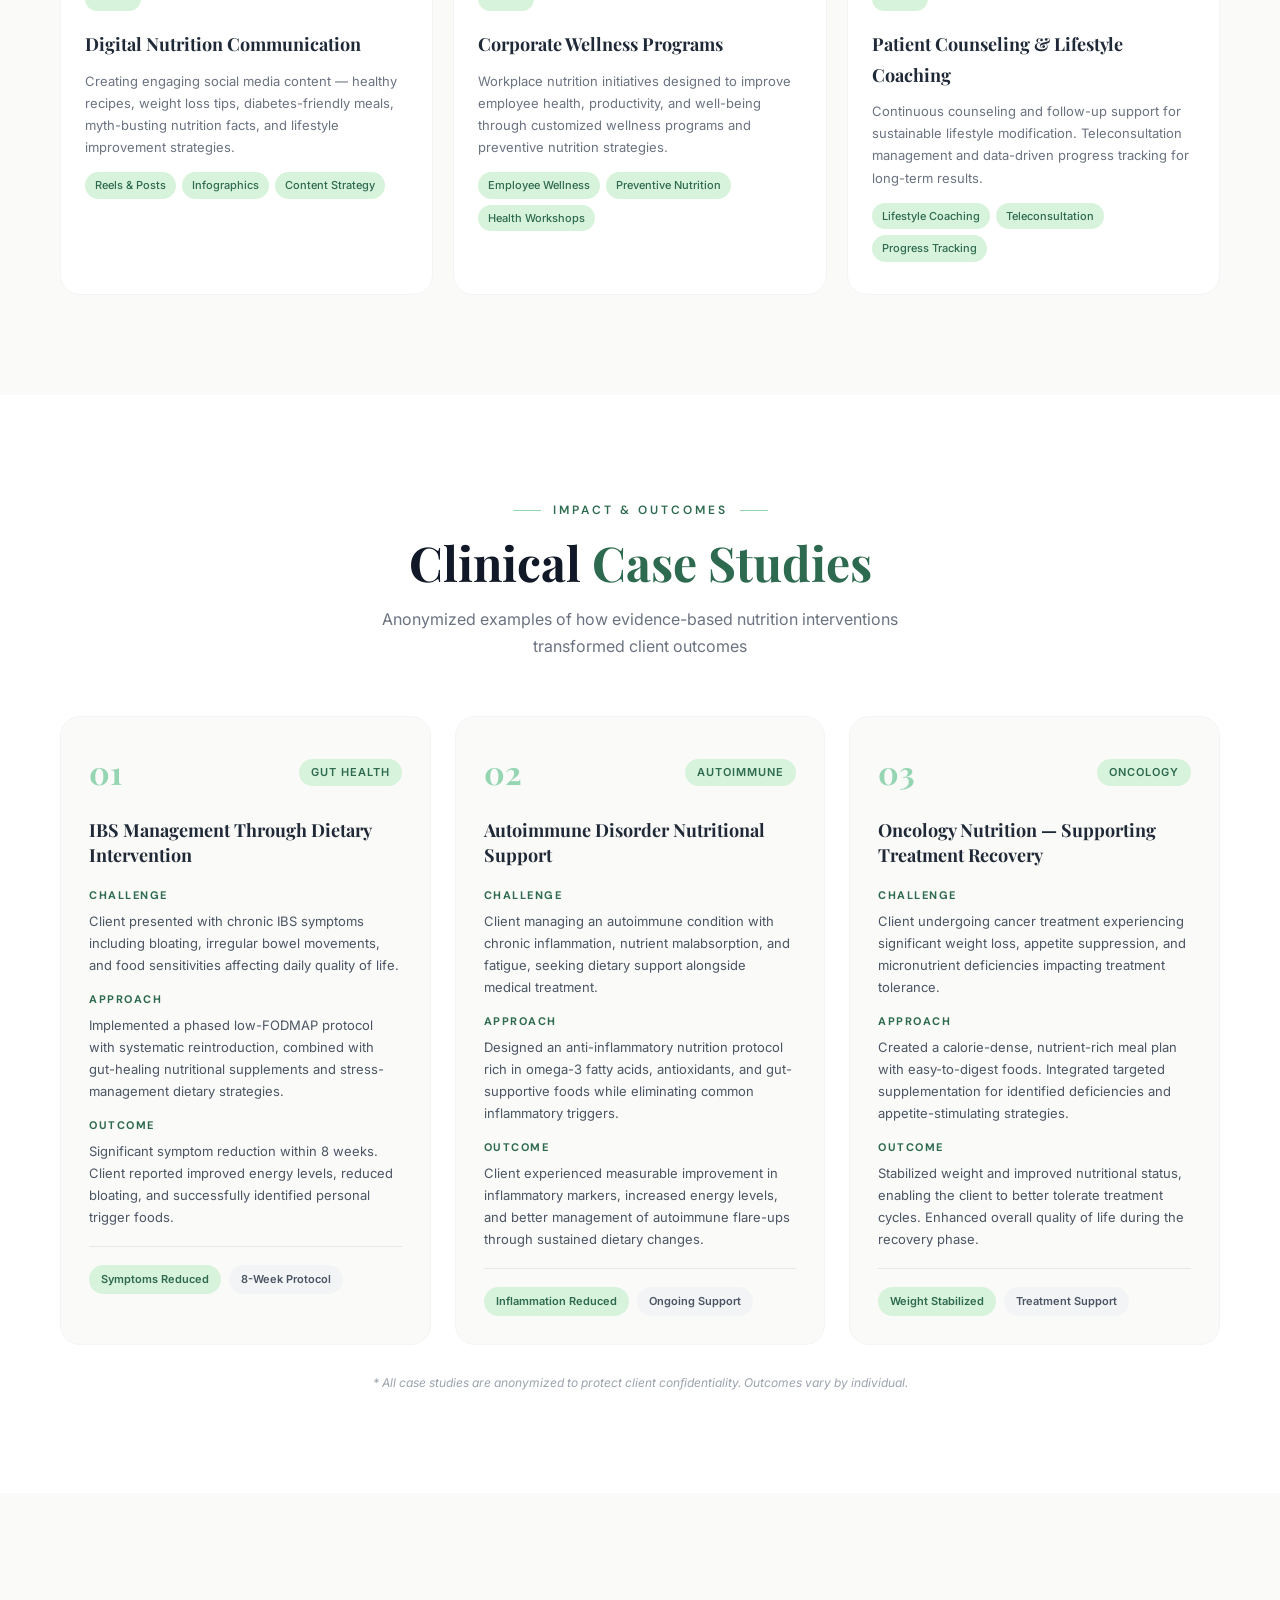
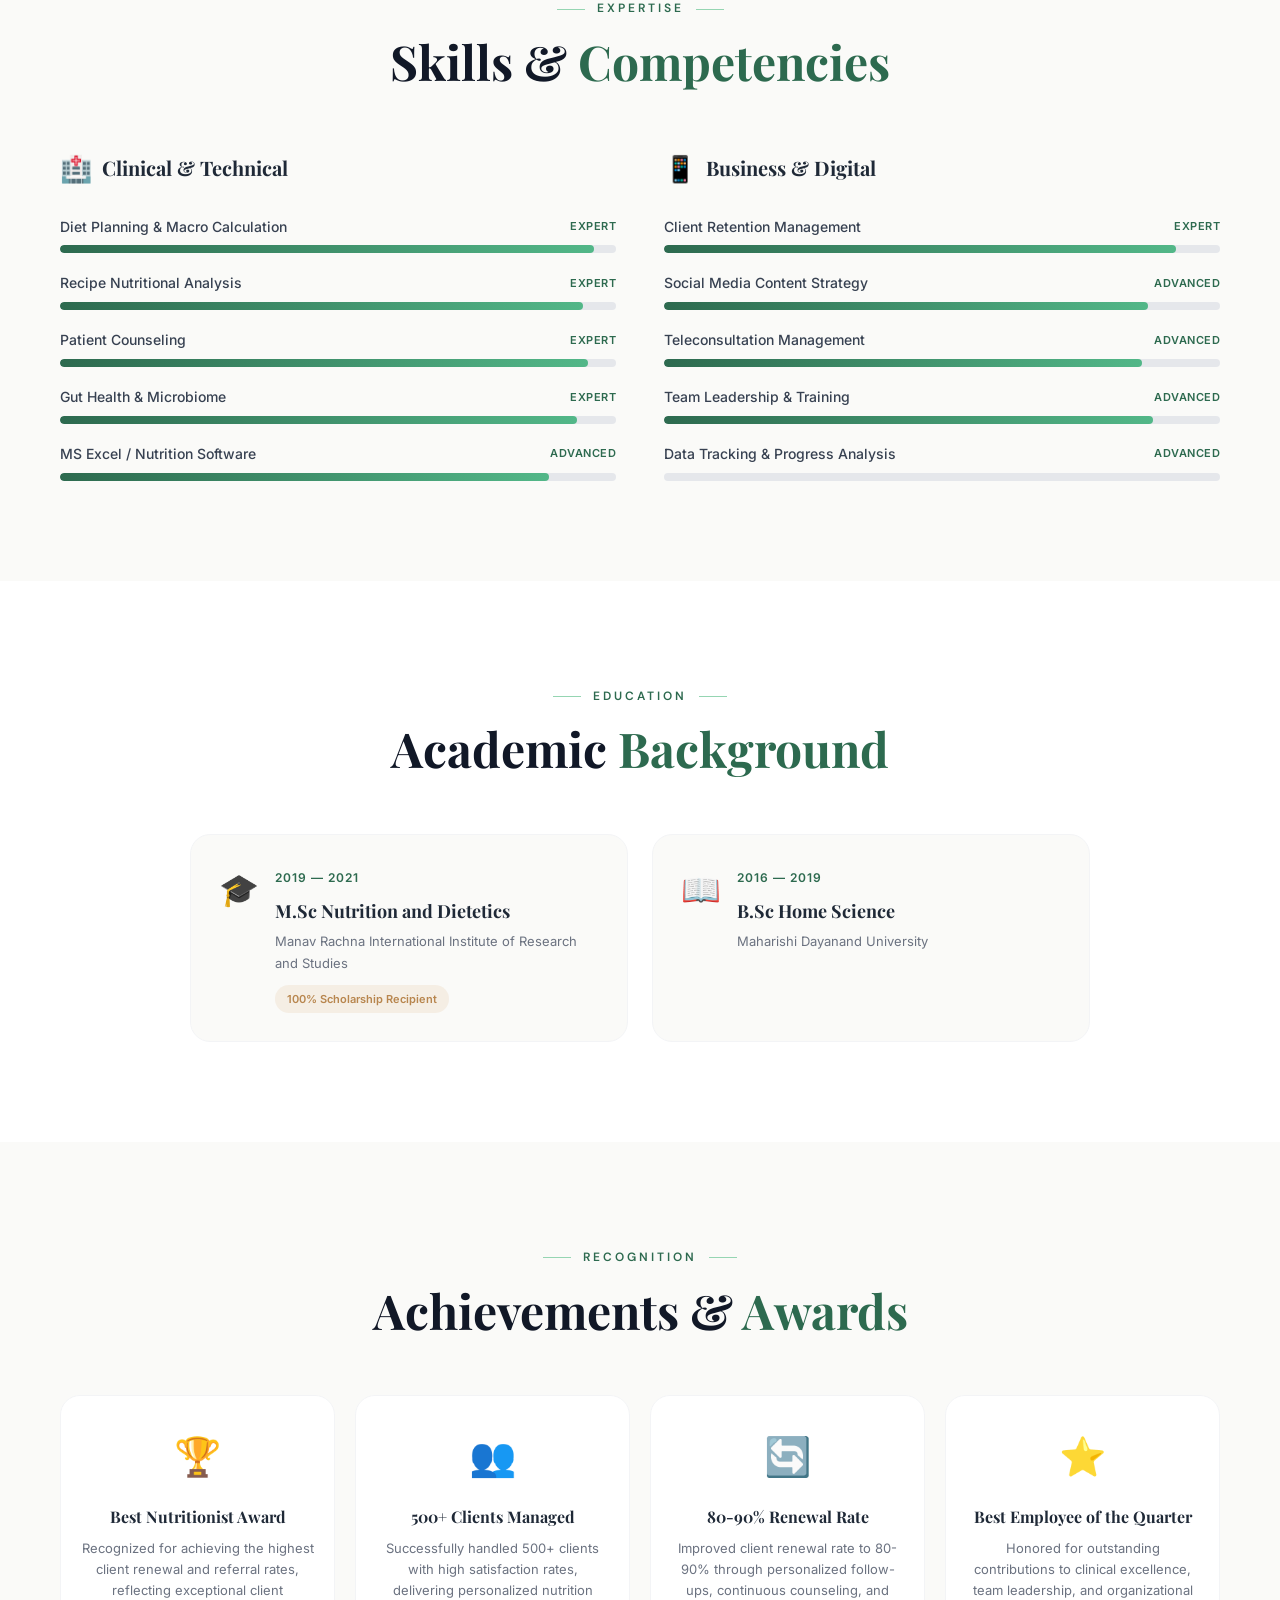
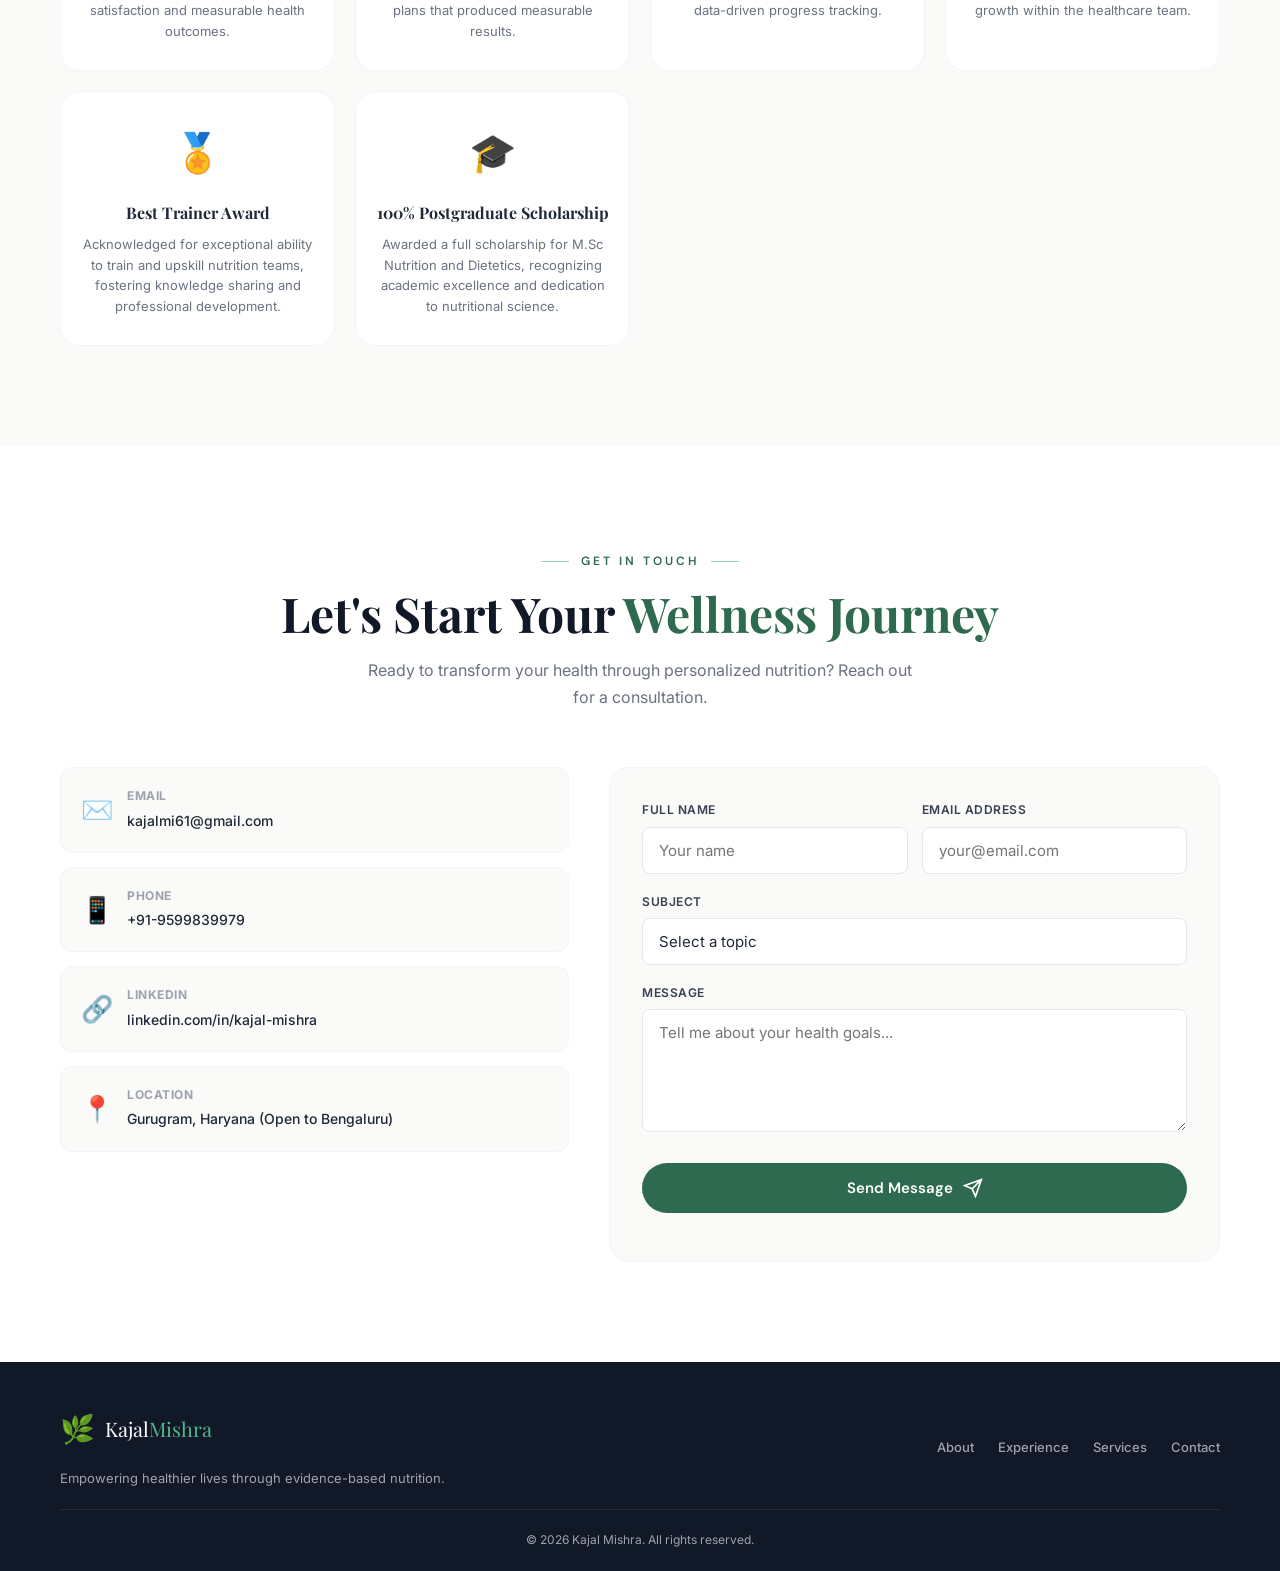
==== commit 5932d6e3: "Update location: currently Gurugram, open to relocate to Bengaluru" ====
--- a/index.html
+++ b/index.html
@@ -4,13 +4,13 @@
     <meta charset="UTF-8">
     <meta name="viewport" content="width=device-width, initial-scale=1.0">
     <title>Kajal Mishra | Senior Dietitian & Clinical Nutrition Expert</title>
-    <meta name="description" content="Kajal Mishra - Technical Head Dietitian in Bengaluru with 4+ years of experience in clinical nutrition, weight management, diabetes, PCOS, thyroid, gut health, and digital nutrition content creation.">
+    <meta name="description" content="Kajal Mishra - Technical Head Dietitian with 4+ years of experience in clinical nutrition, weight management, diabetes, PCOS, thyroid, gut health, and digital nutrition content creation. Currently in Gurugram, open to relocate to Bengaluru.">
     <meta name="keywords" content="Dietitian Bengaluru, Senior Dietitian Bangalore, Clinical Nutrition, Gut Health, Nutritionist Bengaluru, Kajal Mishra, Weight Management, Diabetes Diet, PCOS Nutrition, Thyroid Diet, Corporate Wellness, Dietitian Karnataka">
     <meta name="author" content="Kajal Mishra">
 
     <!-- Open Graph -->
     <meta property="og:title" content="Kajal Mishra | Senior Dietitian & Clinical Nutrition Expert">
-    <meta property="og:description" content="Technical Head Dietitian based in Bengaluru, specializing in gut health, autoimmune disorders, and personalized nutrition interventions.">
+    <meta property="og:description" content="Technical Head Dietitian currently in Gurugram, open to relocate to Bengaluru. Specializing in gut health, autoimmune disorders, and personalized nutrition interventions.">
     <meta property="og:type" content="website">
     <meta property="og:image" content="kajal-profile.jpg">
 
@@ -81,7 +81,7 @@
                     Qualified Dietitian with <em>4+ years of experience</em> in clinical nutrition,
                     patient management &amp; digital health communication. Delivering personalized,
                     practical &amp; sustainable nutrition solutions that transform lives.
-                    <strong style="display:block; margin-top:8px; color:#95D5B2;">Based in Bengaluru &mdash; Available for opportunities across Karnataka.</strong>
+                    <strong style="display:block; margin-top:8px; color:#95D5B2;">Currently in Gurugram &mdash; Open to relocate to Bengaluru.</strong>
                 </p>
                 <div class="hero-stats">
                     <div class="stat">
@@ -165,7 +165,7 @@
                         evidence-based approach that delivers real, measurable results.
                     </p>
                     <div class="relocation-banner">
-                        <strong>Now in Bengaluru</strong> &mdash; I have relocated to Bengaluru and am actively seeking
+                        <strong>Open to Relocate to Bengaluru</strong> &mdash; Currently based in Gurugram, I am actively seeking
                         senior dietitian and clinical nutrition leadership roles across hospitals, wellness centers,
                         and healthcare organizations in the Bengaluru/Karnataka region. Open to both on-site and hybrid opportunities.
                     </div>
@@ -206,7 +206,7 @@
                         <ul class="info-list">
                             <li>
                                 <span class="info-icon">&#x1F4CD;</span>
-                                <div><strong>Location</strong><span>Bengaluru, Karnataka</span></div>
+                                <div><strong>Location</strong><span>Gurugram, Haryana (Open to Bengaluru)</span></div>
                             </li>
                             <li>
                                 <span class="info-icon">&#x1F3E5;</span>
@@ -222,7 +222,7 @@
                             </li>
                             <li>
                                 <span class="info-icon">&#x2705;</span>
-                                <div><strong>Availability</strong><span>Open to full-time roles in Bengaluru</span></div>
+                                <div><strong>Availability</strong><span>Open to relocate for full-time roles in Bengaluru</span></div>
                             </li>
                         </ul>
                     </div>
@@ -759,7 +759,7 @@
                         <div class="contact-icon">&#x1F4CD;</div>
                         <div>
                             <strong>Location</strong>
-                            <span>Bengaluru, Karnataka, India</span>
+                            <span>Gurugram, Haryana (Open to Bengaluru)</span>
                         </div>
                     </div>
                 </div>
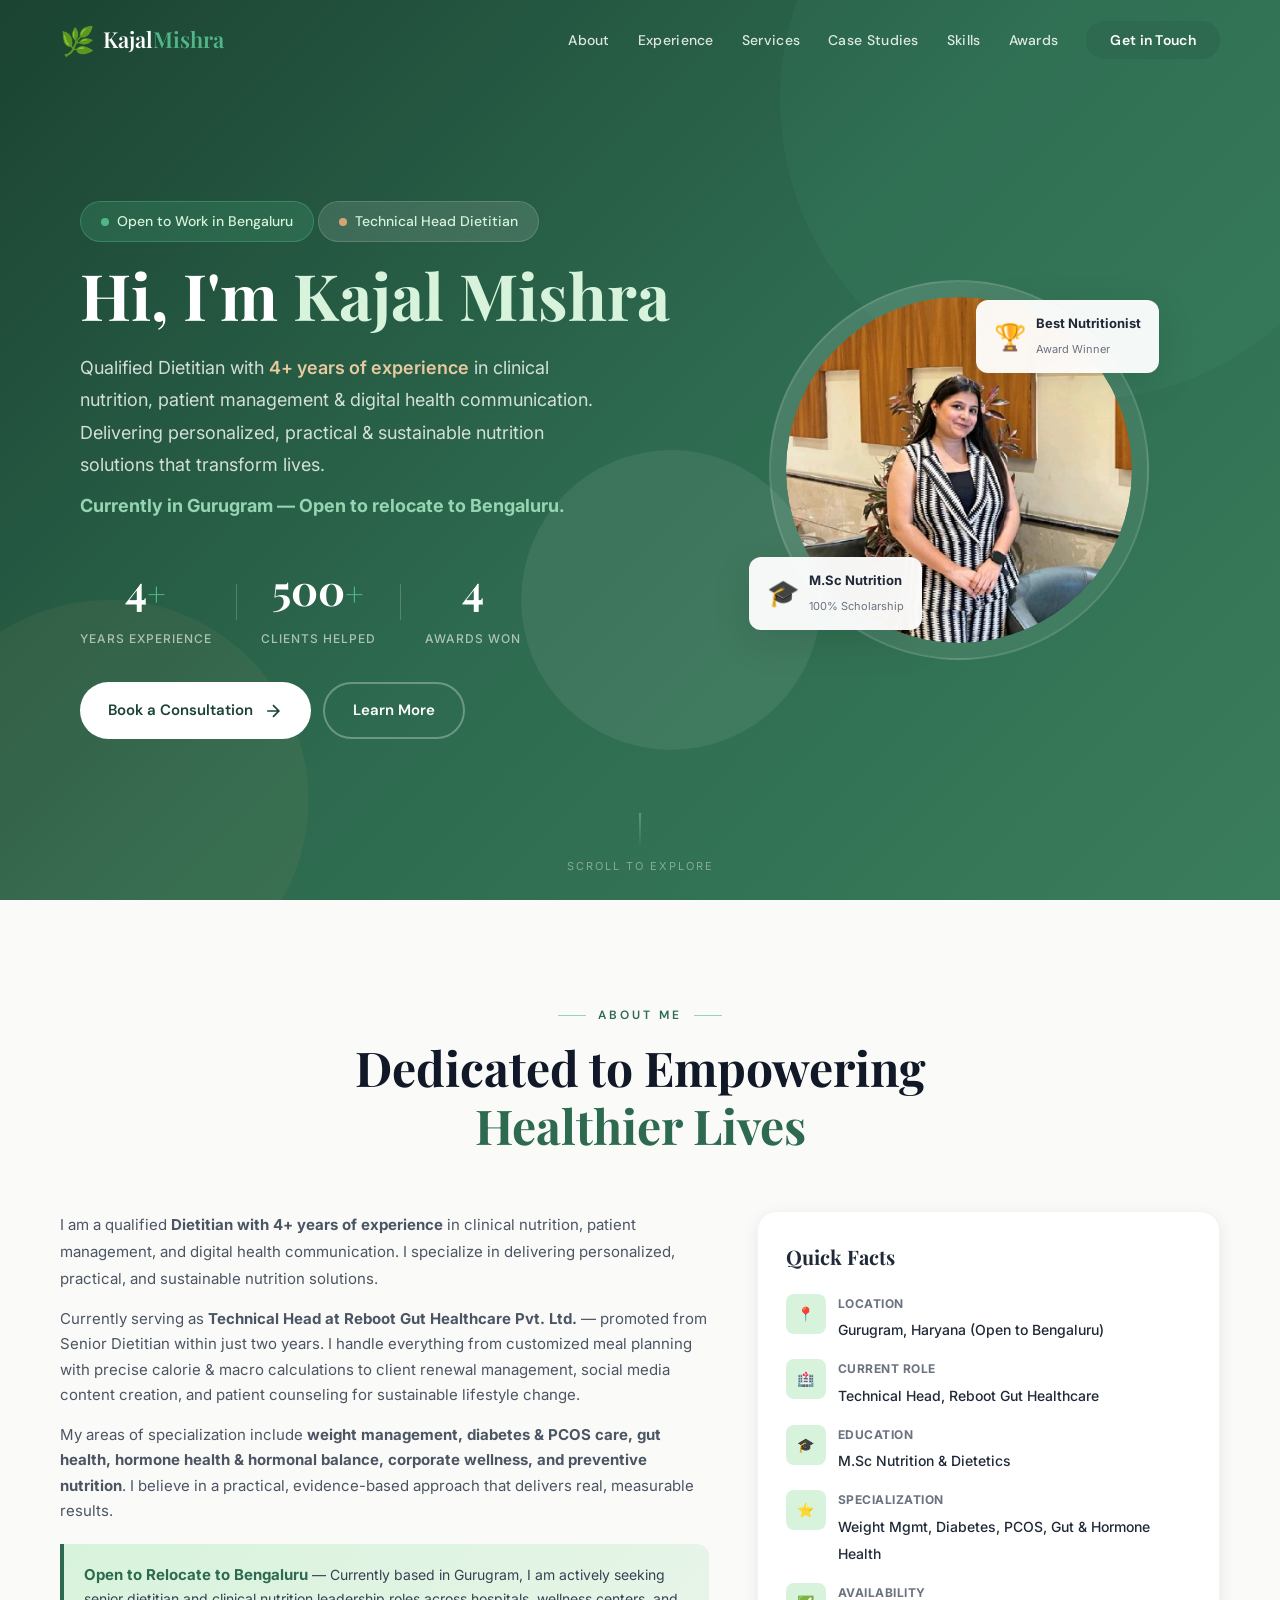
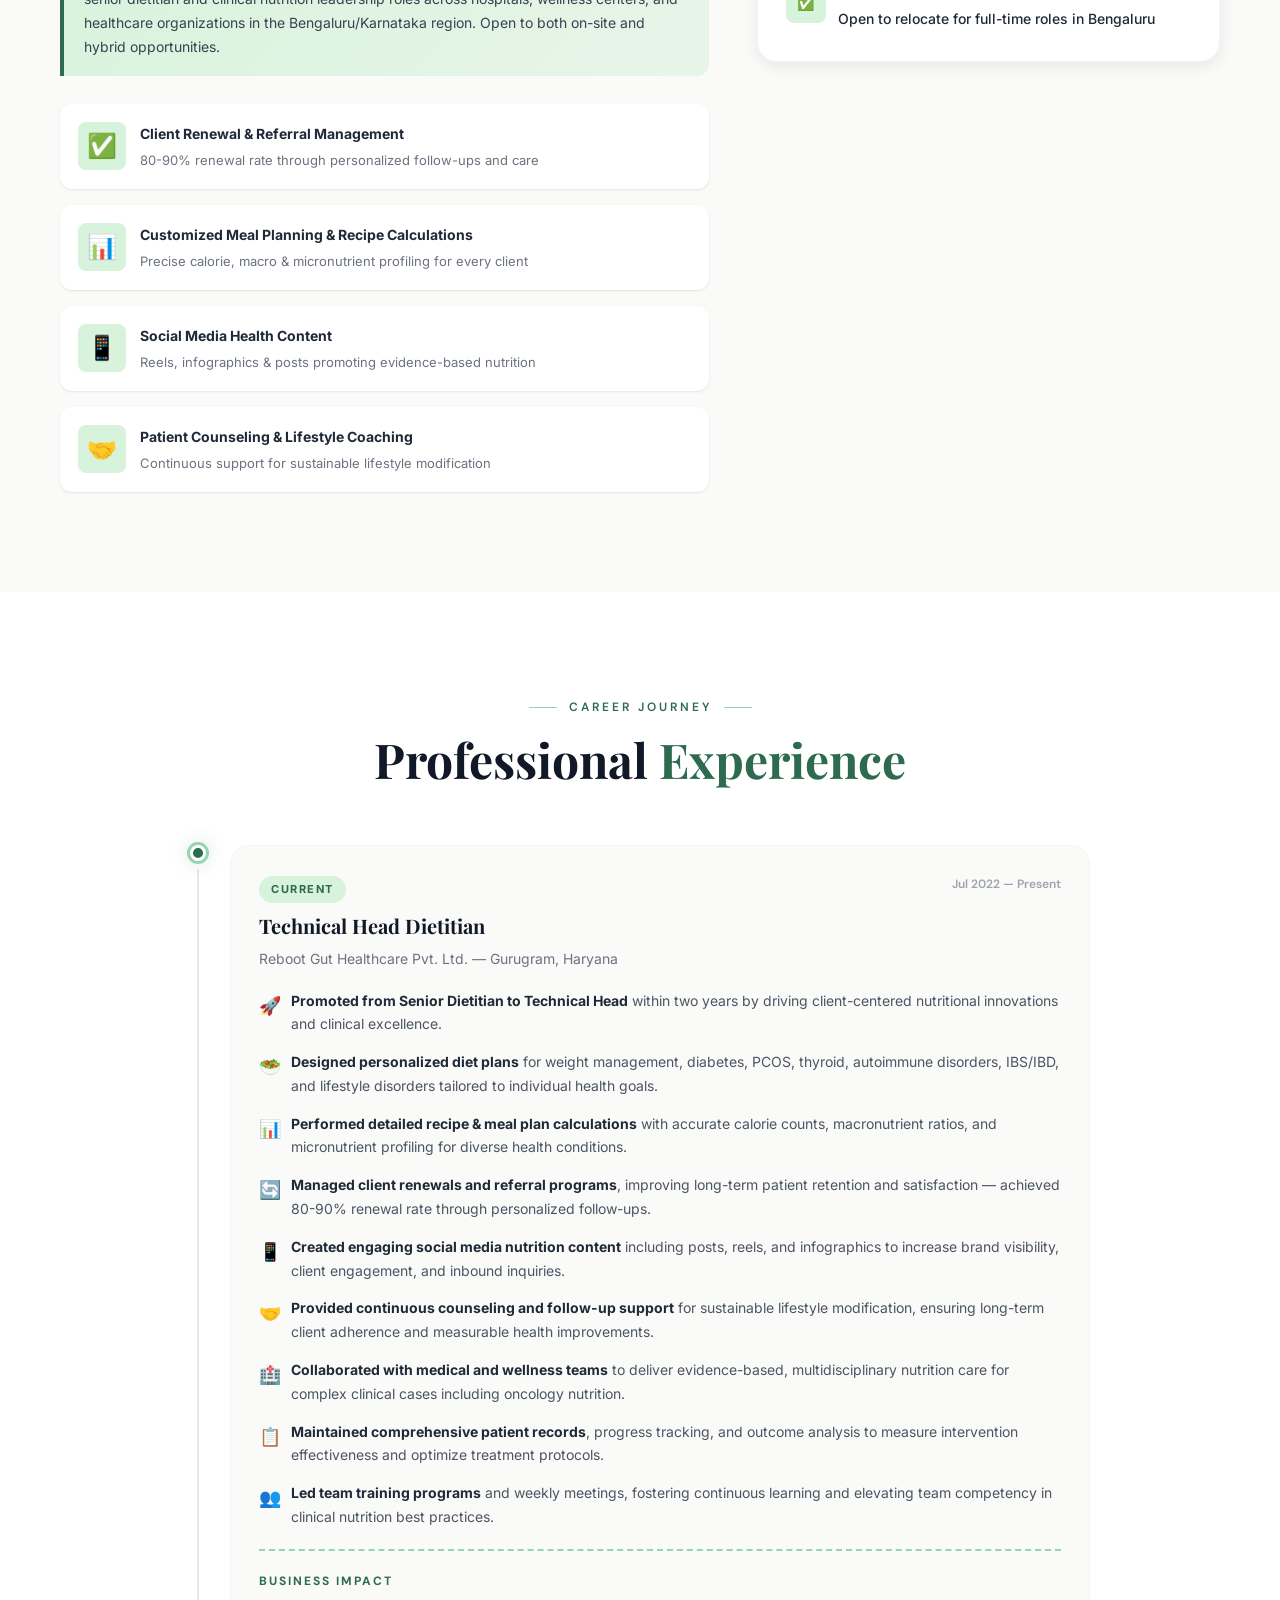
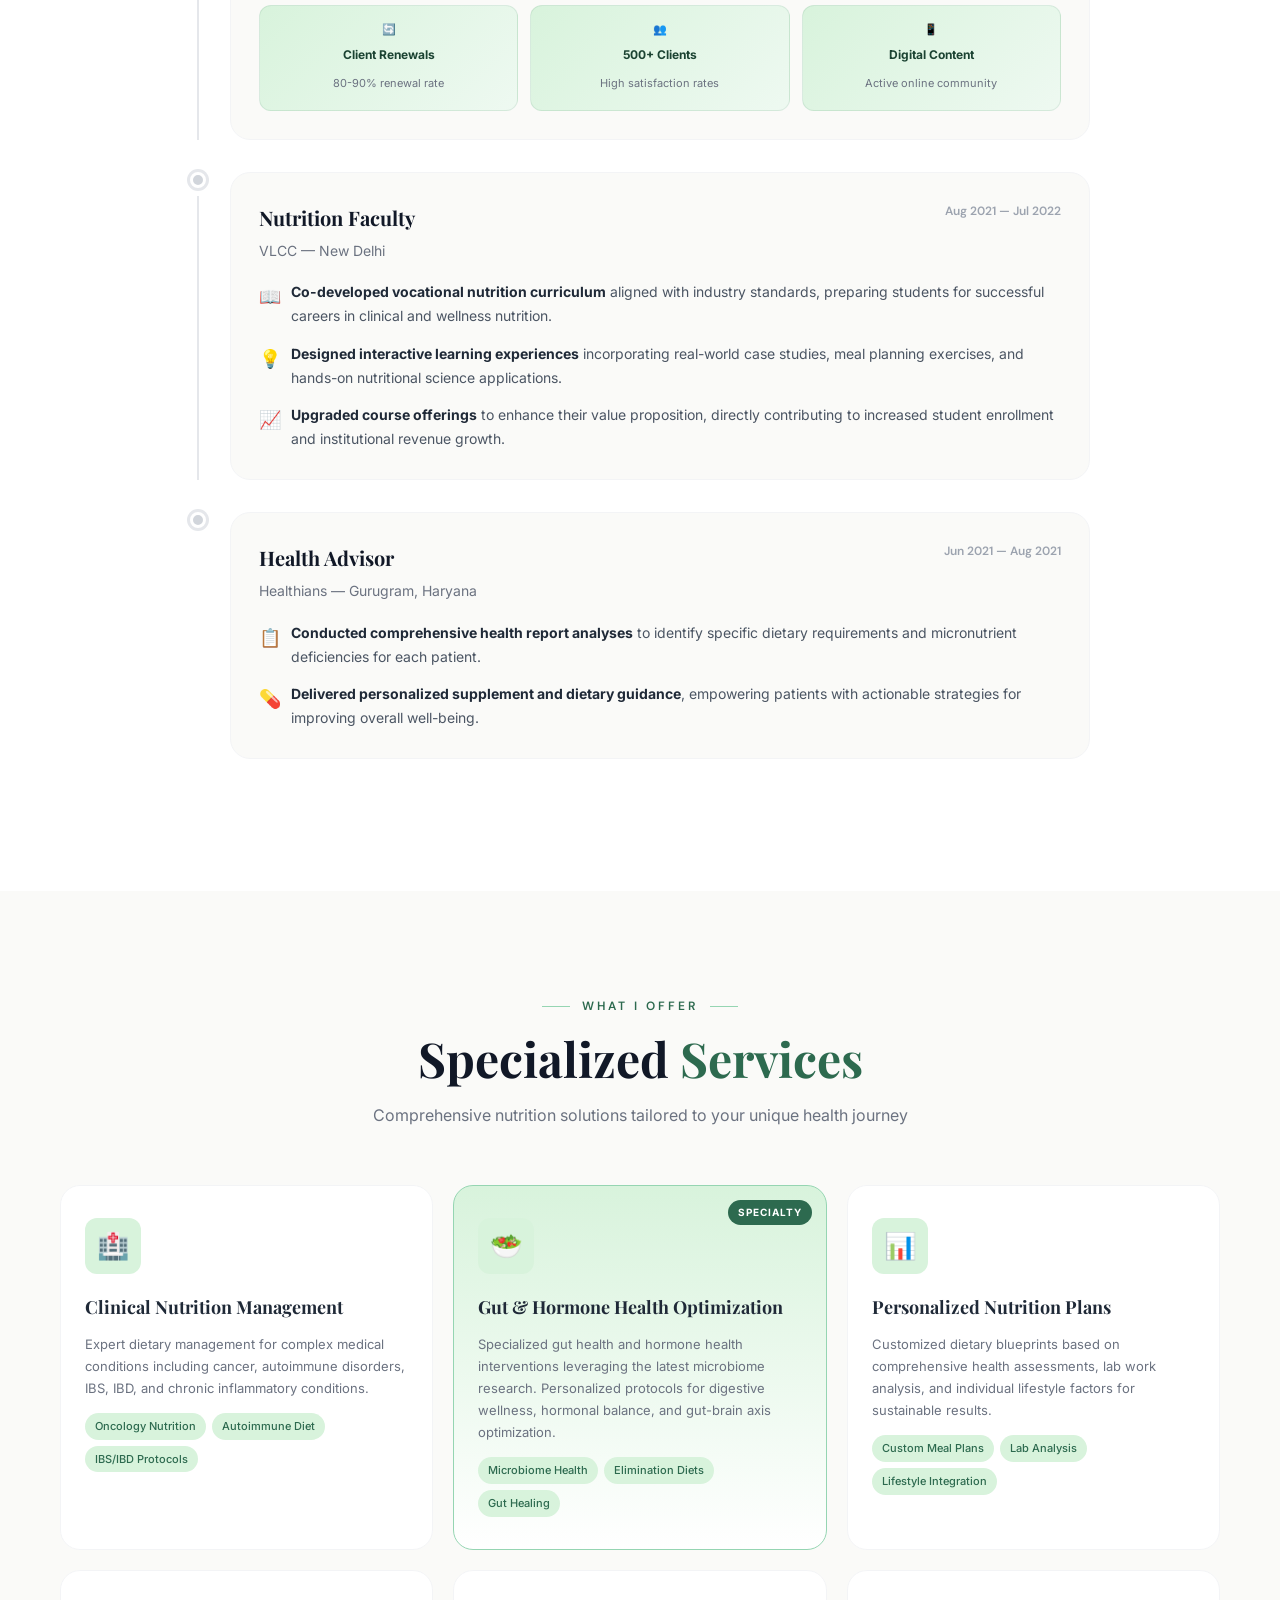
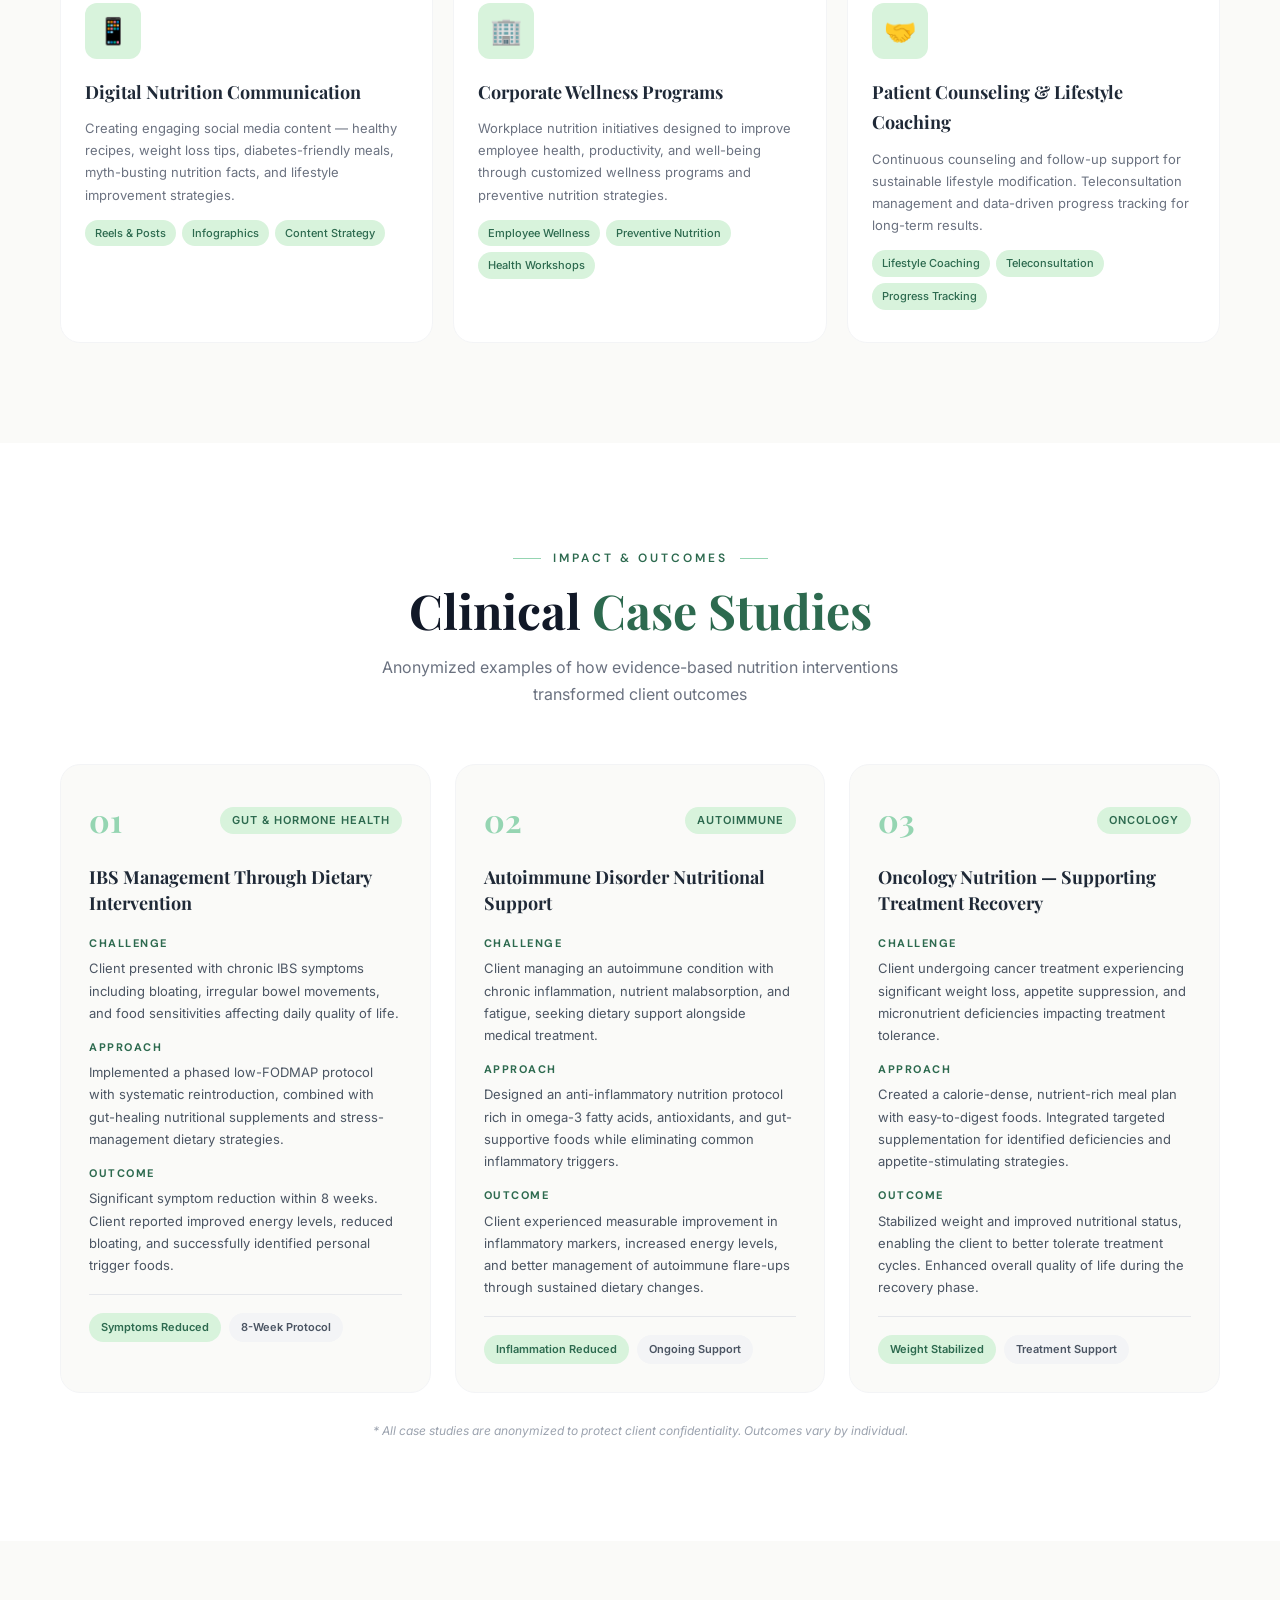
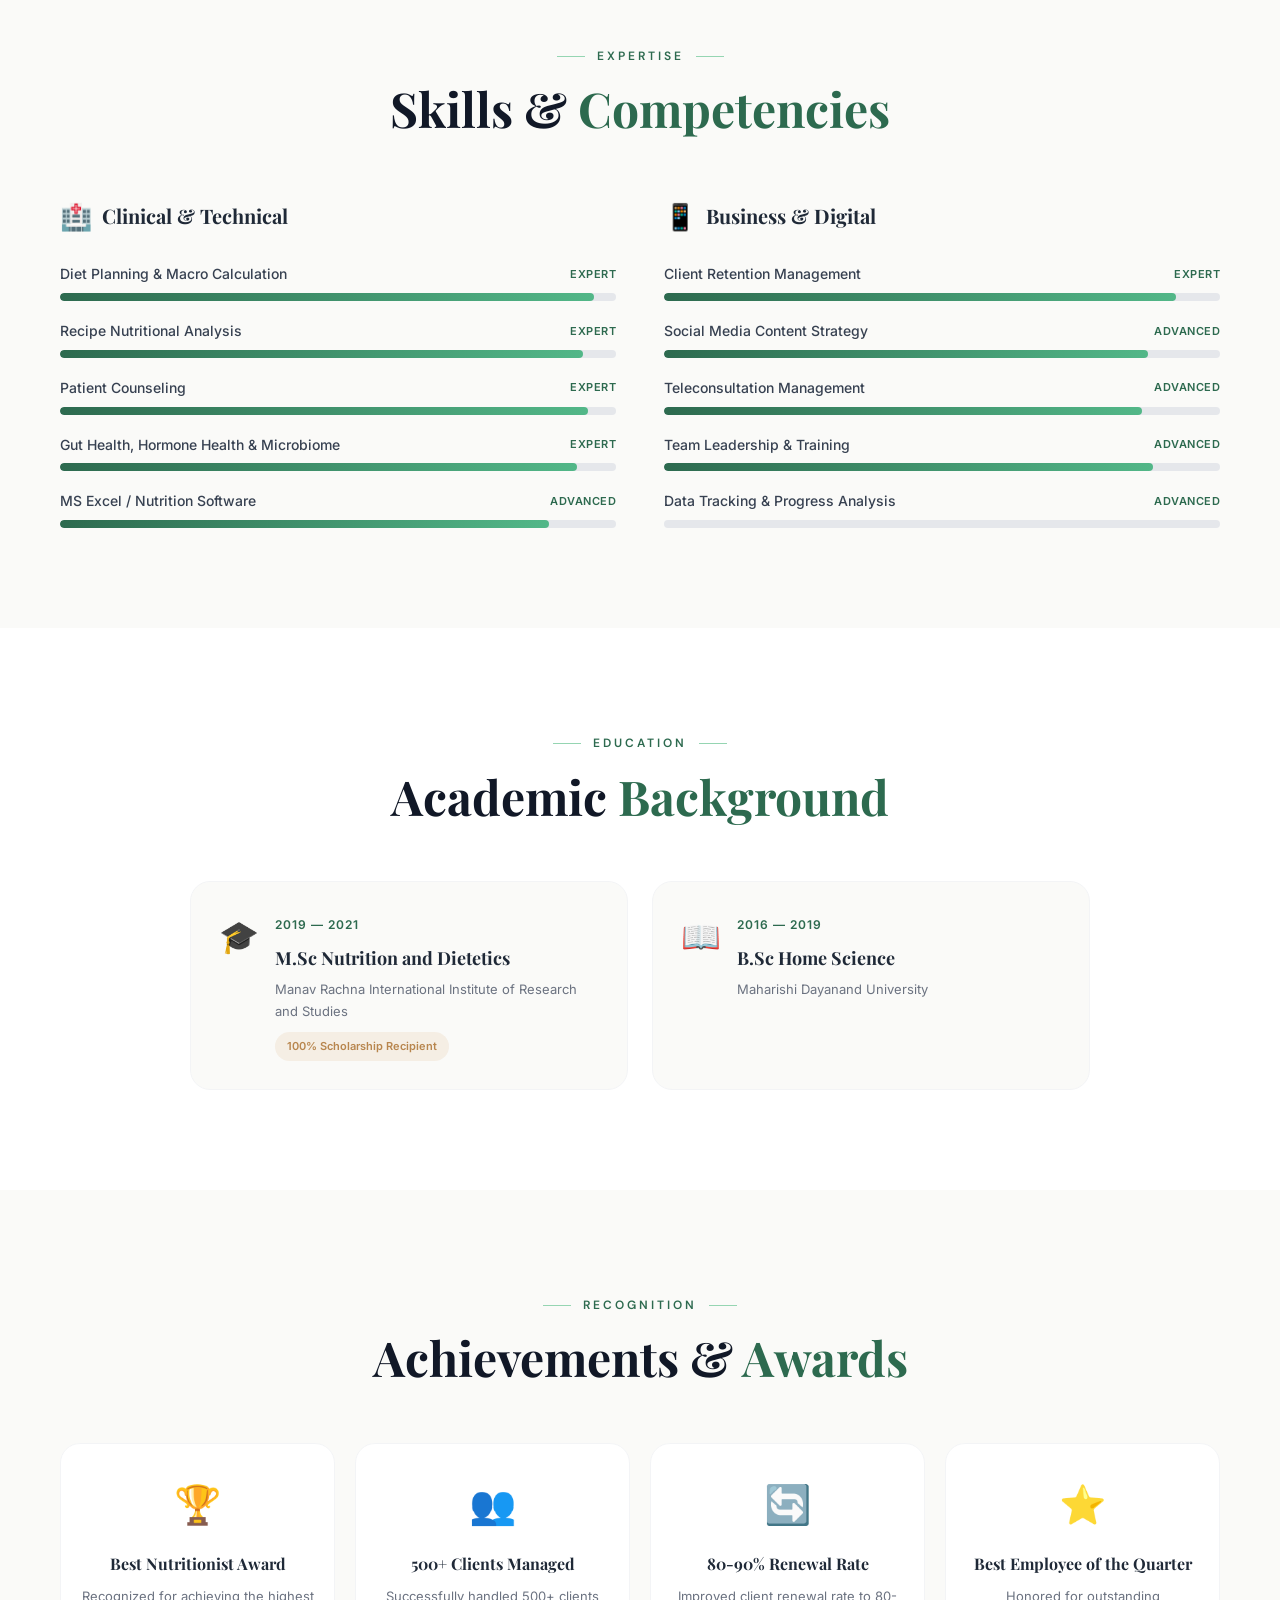
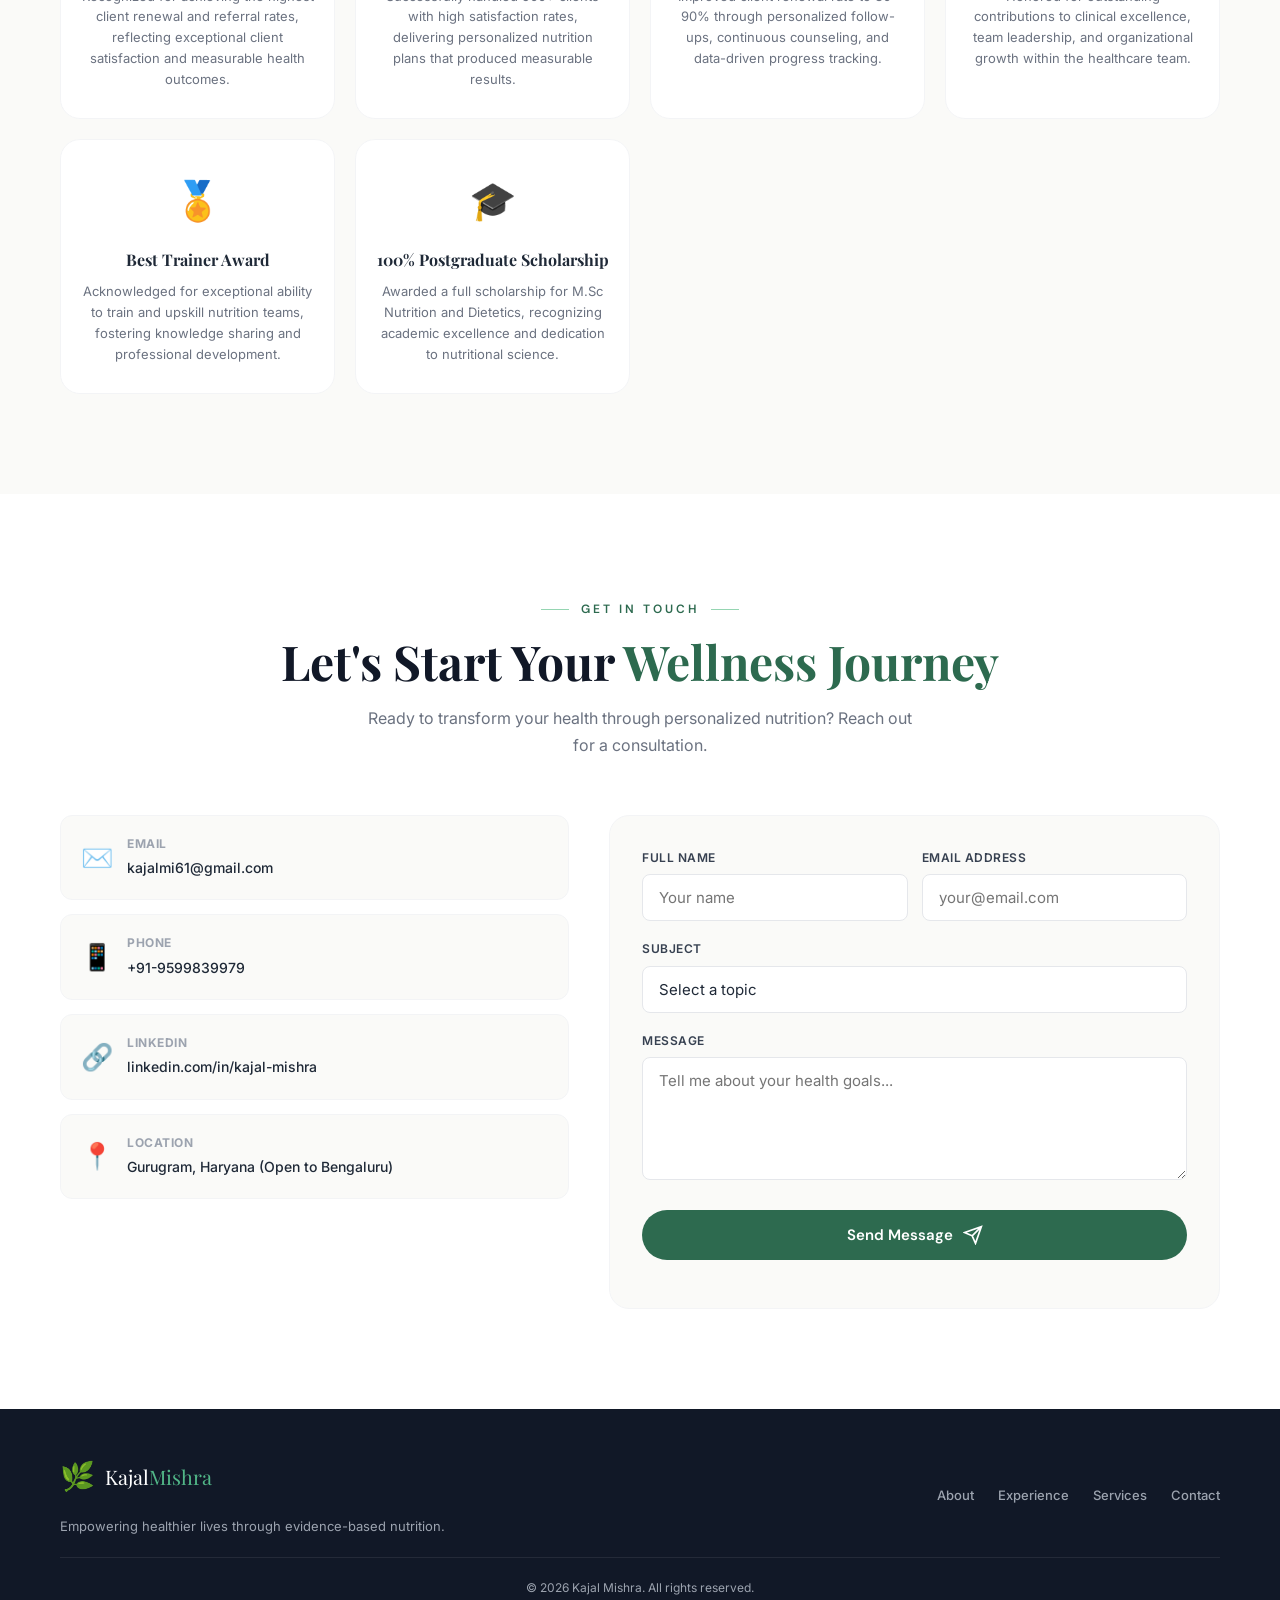
==== commit e174450c: "Add Hormone Health alongside Gut Health across portfolio" ====
--- a/index.html
+++ b/index.html
@@ -4,13 +4,13 @@
     <meta charset="UTF-8">
     <meta name="viewport" content="width=device-width, initial-scale=1.0">
     <title>Kajal Mishra | Senior Dietitian & Clinical Nutrition Expert</title>
-    <meta name="description" content="Kajal Mishra - Technical Head Dietitian with 4+ years of experience in clinical nutrition, weight management, diabetes, PCOS, thyroid, gut health, and digital nutrition content creation. Currently in Gurugram, open to relocate to Bengaluru.">
-    <meta name="keywords" content="Dietitian Bengaluru, Senior Dietitian Bangalore, Clinical Nutrition, Gut Health, Nutritionist Bengaluru, Kajal Mishra, Weight Management, Diabetes Diet, PCOS Nutrition, Thyroid Diet, Corporate Wellness, Dietitian Karnataka">
+    <meta name="description" content="Kajal Mishra - Technical Head Dietitian with 4+ years of experience in clinical nutrition, weight management, diabetes, PCOS, thyroid, gut health, hormone health, and digital nutrition content creation. Currently in Gurugram, open to relocate to Bengaluru.">
+    <meta name="keywords" content="Dietitian Bengaluru, Senior Dietitian Bangalore, Clinical Nutrition, Gut Health, Hormone Health, Nutritionist Bengaluru, Kajal Mishra, Weight Management, Diabetes Diet, PCOS Nutrition, Thyroid Diet, Corporate Wellness, Dietitian Karnataka">
     <meta name="author" content="Kajal Mishra">
 
     <!-- Open Graph -->
     <meta property="og:title" content="Kajal Mishra | Senior Dietitian & Clinical Nutrition Expert">
-    <meta property="og:description" content="Technical Head Dietitian currently in Gurugram, open to relocate to Bengaluru. Specializing in gut health, autoimmune disorders, and personalized nutrition interventions.">
+    <meta property="og:description" content="Technical Head Dietitian currently in Gurugram, open to relocate to Bengaluru. Specializing in gut health, hormone health, autoimmune disorders, and personalized nutrition interventions.">
     <meta property="og:type" content="website">
     <meta property="og:image" content="kajal-profile.jpg">
 
@@ -160,7 +160,7 @@
                         and patient counseling for sustainable lifestyle change.
                     </p>
                     <p>
-                        My areas of specialization include <strong>weight management, diabetes &amp; PCOS care, gut health &amp;
+                        My areas of specialization include <strong>weight management, diabetes &amp; PCOS care, gut health, hormone health &amp;
                         hormonal balance, corporate wellness, and preventive nutrition</strong>. I believe in a practical,
                         evidence-based approach that delivers real, measurable results.
                     </p>
@@ -218,7 +218,7 @@
                             </li>
                             <li>
                                 <span class="info-icon">&#x2B50;</span>
-                                <div><strong>Specialization</strong><span>Weight Mgmt, Diabetes, PCOS, Gut Health</span></div>
+                                <div><strong>Specialization</strong><span>Weight Mgmt, Diabetes, PCOS, Gut & Hormone Health</span></div>
                             </li>
                             <li>
                                 <span class="info-icon">&#x2705;</span>
@@ -405,8 +405,8 @@
                     <div class="service-icon-wrap">
                         <span class="service-icon">&#x1F957;</span>
                     </div>
-                    <h3>Gut Health Optimization</h3>
-                    <p>Specialized gut health interventions leveraging the latest microbiome research. Personalized protocols for digestive wellness and gut-brain axis optimization.</p>
+                    <h3>Gut & Hormone Health Optimization</h3>
+                    <p>Specialized gut health and hormone health interventions leveraging the latest microbiome research. Personalized protocols for digestive wellness, hormonal balance, and gut-brain axis optimization.</p>
                     <ul class="service-tags">
                         <li>Microbiome Health</li>
                         <li>Elimination Diets</li>
@@ -478,7 +478,7 @@
                 <div class="case-card">
                     <div class="case-header">
                         <span class="case-number">01</span>
-                        <span class="case-category">Gut Health</span>
+                        <span class="case-category">Gut & Hormone Health</span>
                     </div>
                     <h3>IBS Management Through Dietary Intervention</h3>
                     <div class="case-details">
@@ -592,7 +592,7 @@
                         </div>
                         <div class="skill-item">
                             <div class="skill-info">
-                                <span>Gut Health &amp; Microbiome</span>
+                                <span>Gut Health, Hormone Health &amp; Microbiome</span>
                                 <span class="skill-level">Expert</span>
                             </div>
                             <div class="skill-bar"><div class="skill-fill" data-width="93"></div></div>
@@ -785,7 +785,7 @@
                                 <option value="" disabled selected>Select a topic</option>
                                 <option value="Book a Consultation">Book a Consultation</option>
                                 <option value="Clinical Nutrition Inquiry">Clinical Nutrition Inquiry</option>
-                                <option value="Gut Health Program">Gut Health Program</option>
+                                <option value="Gut & Hormone Health Program">Gut & Hormone Health Program</option>
                                 <option value="Training & Education">Training & Education</option>
                                 <option value="Other">Other</option>
                             </select>
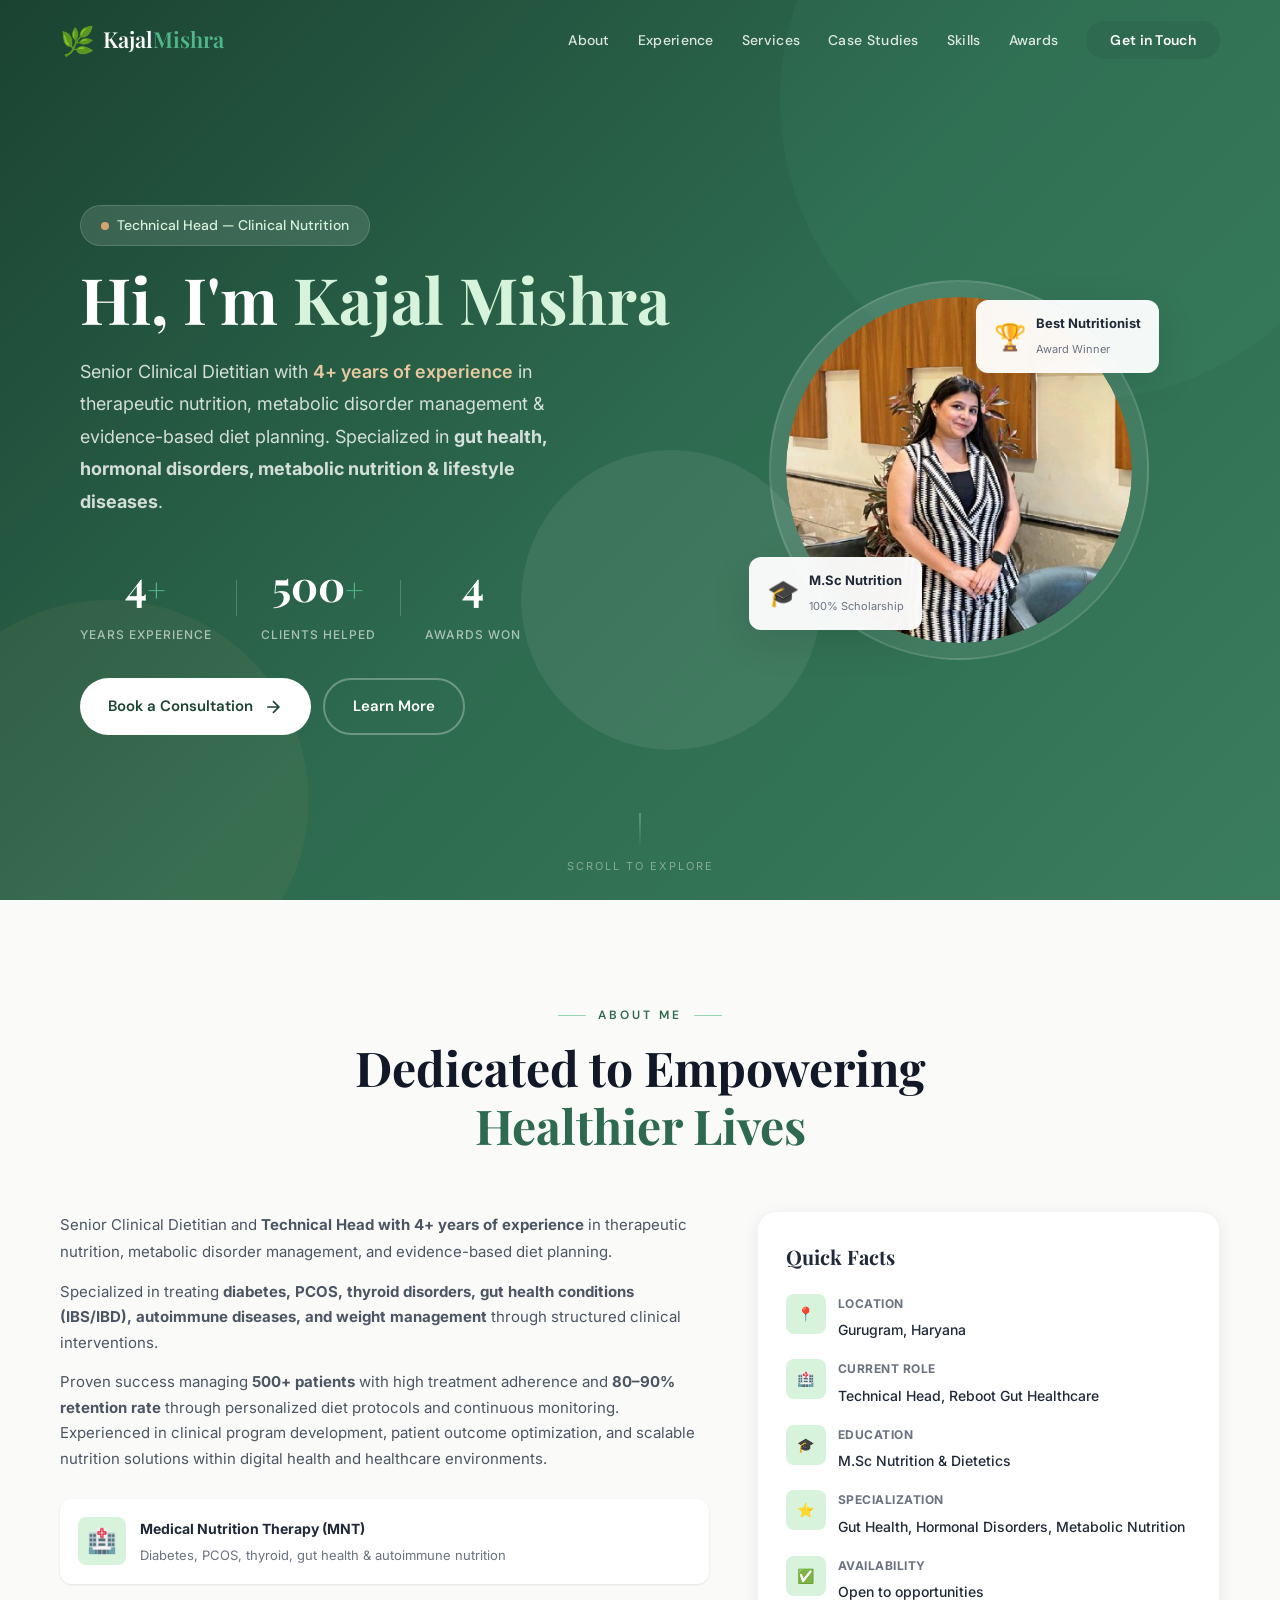
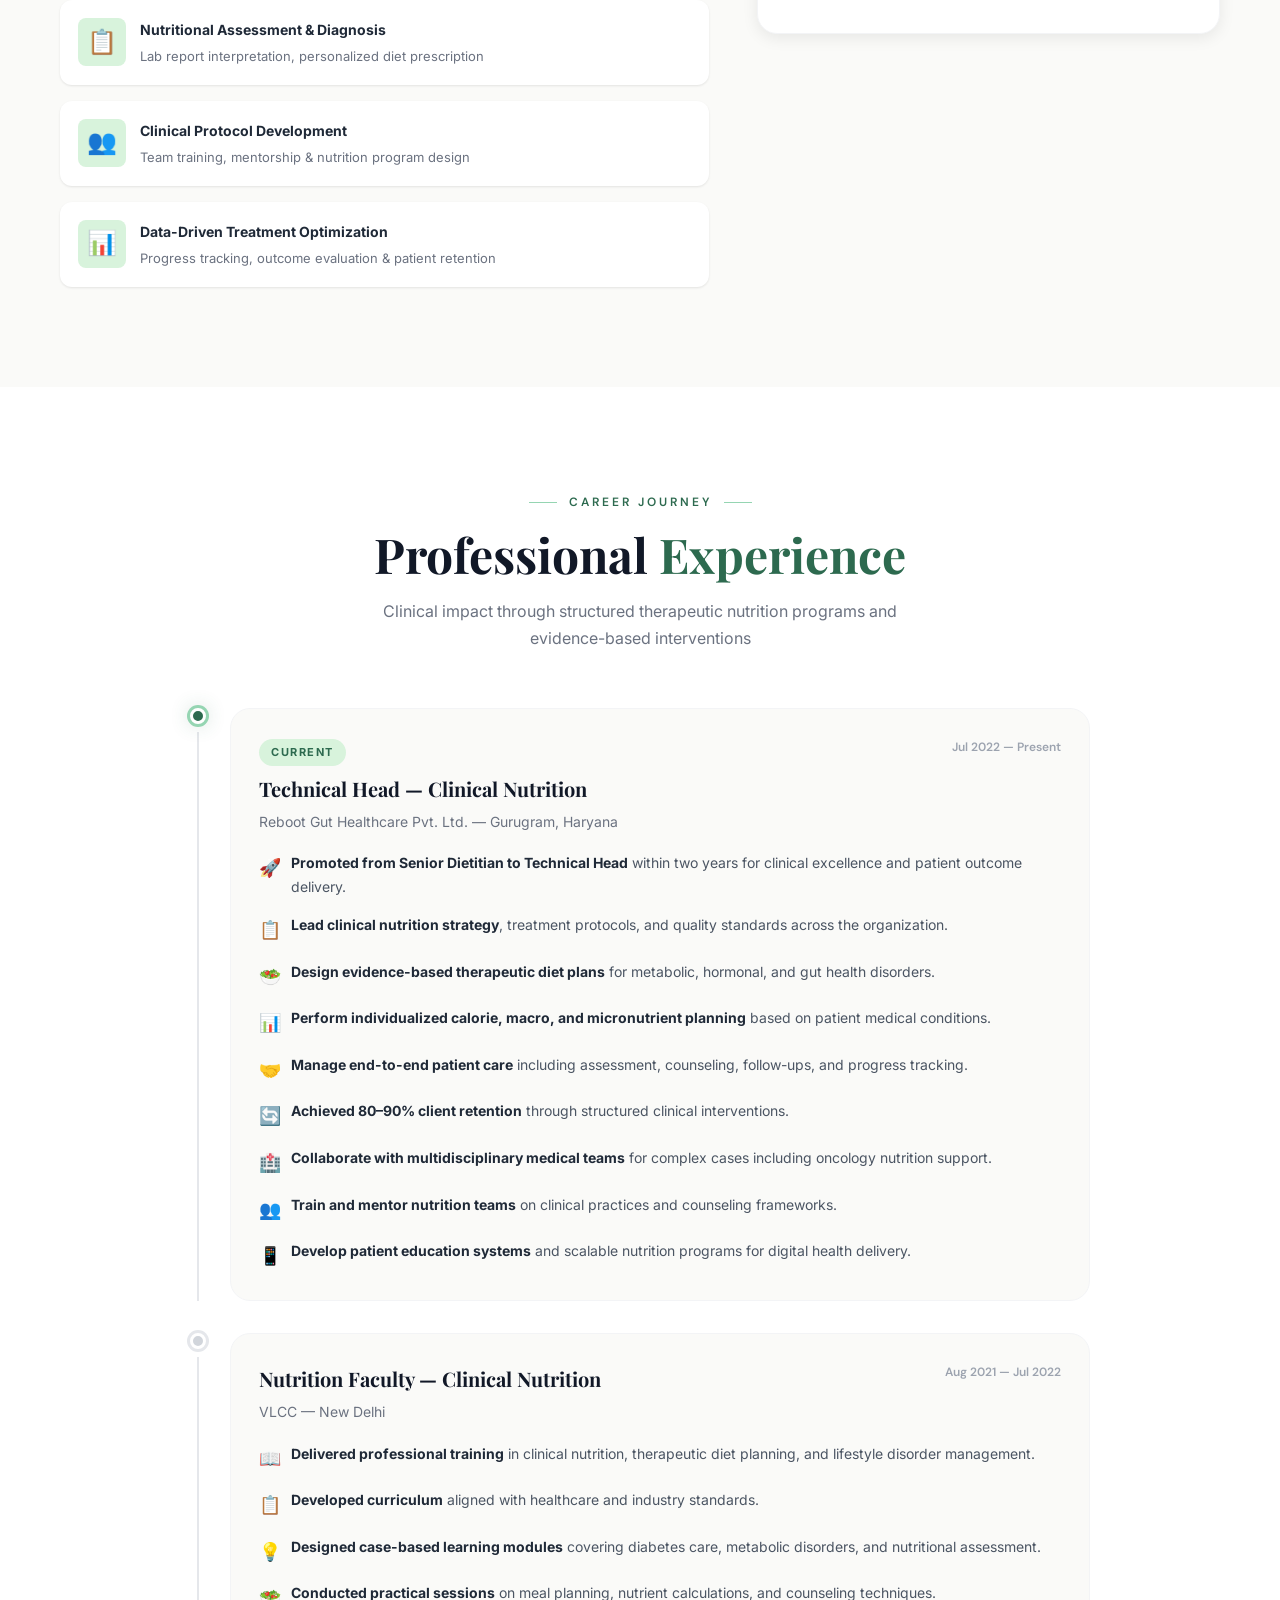
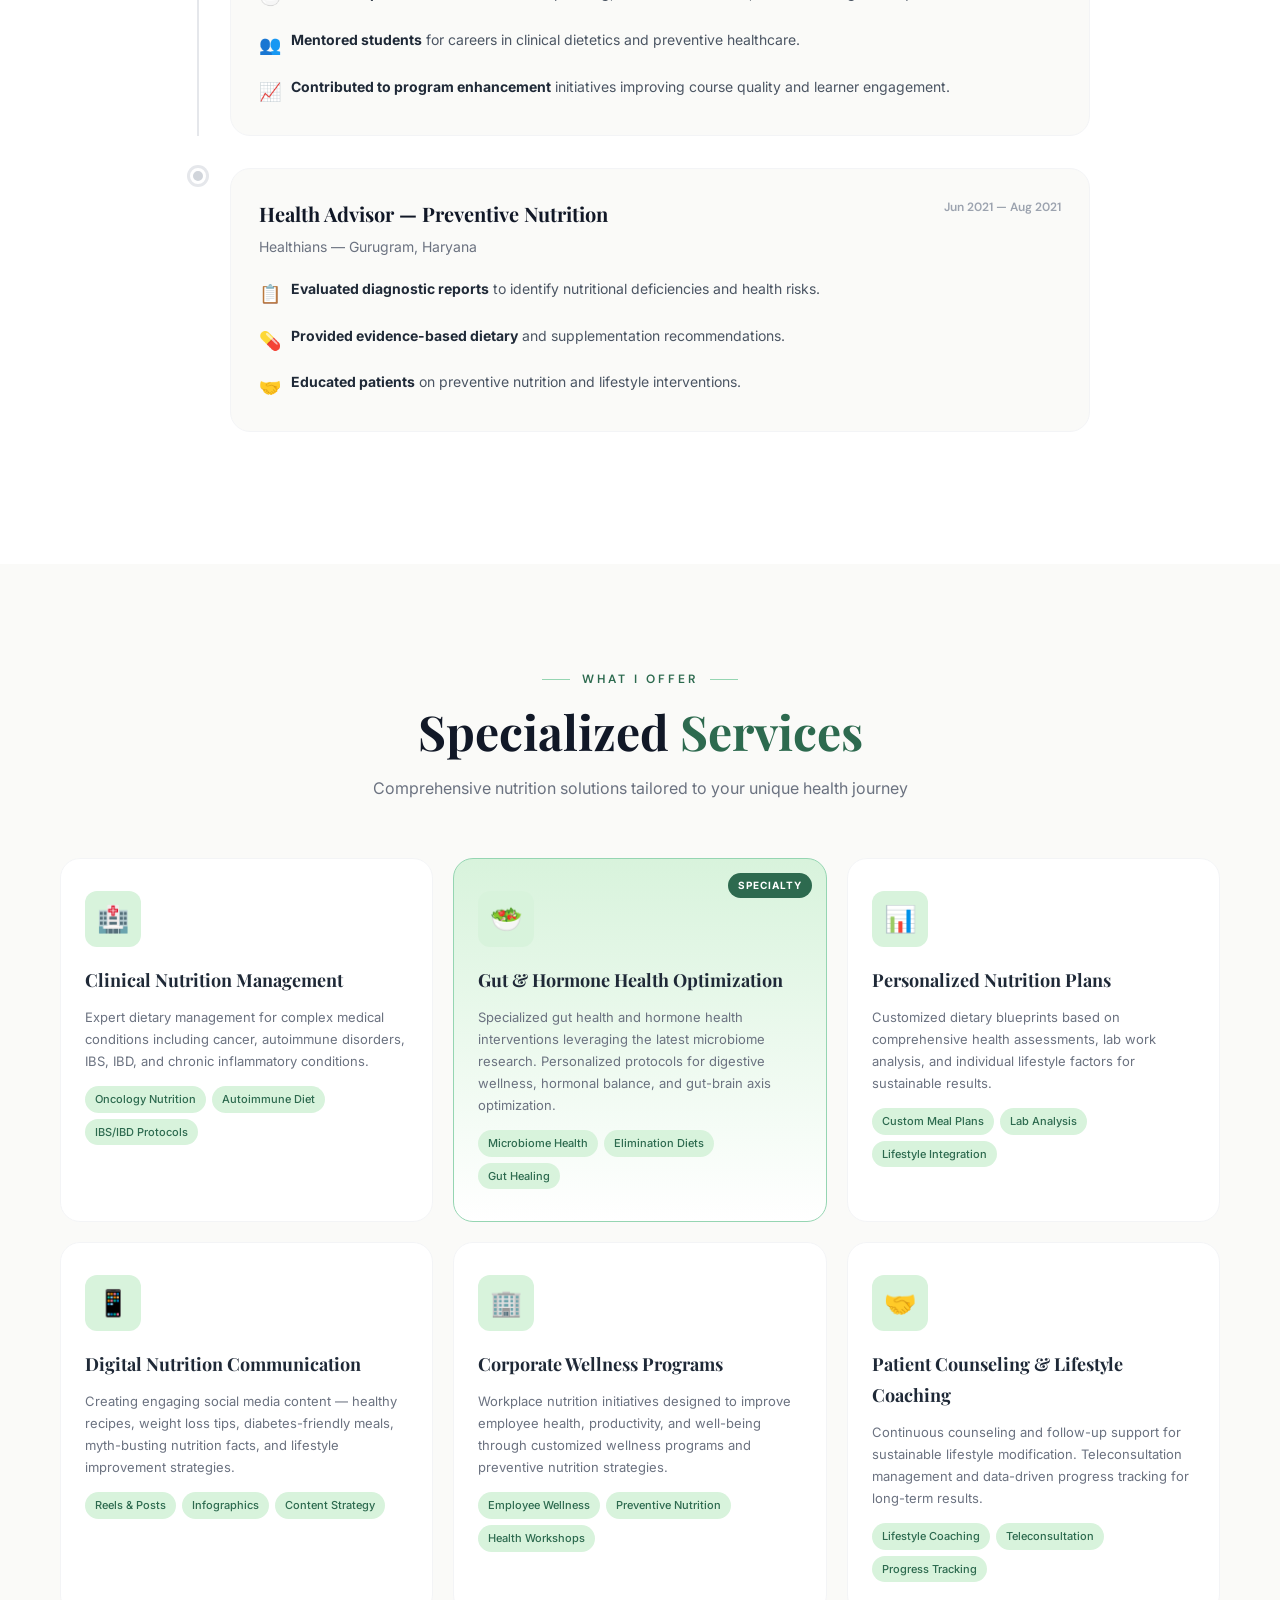
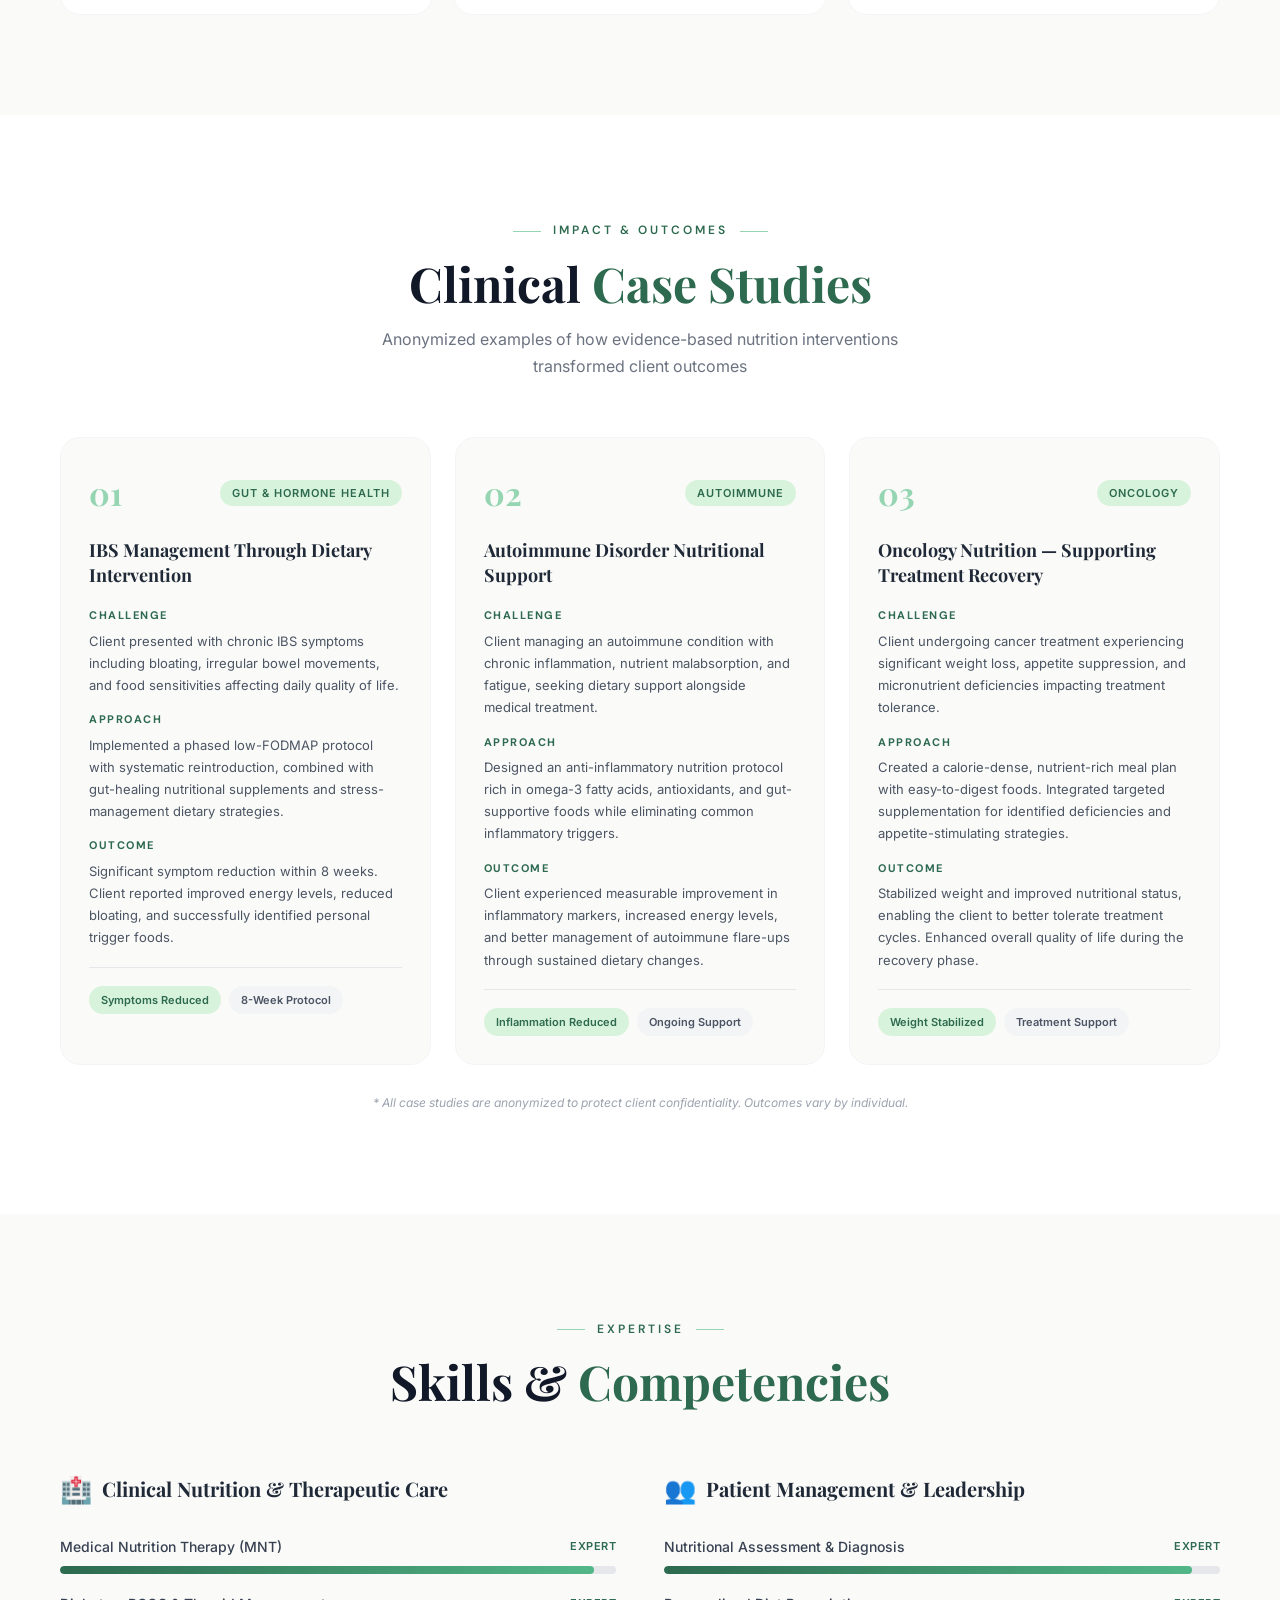
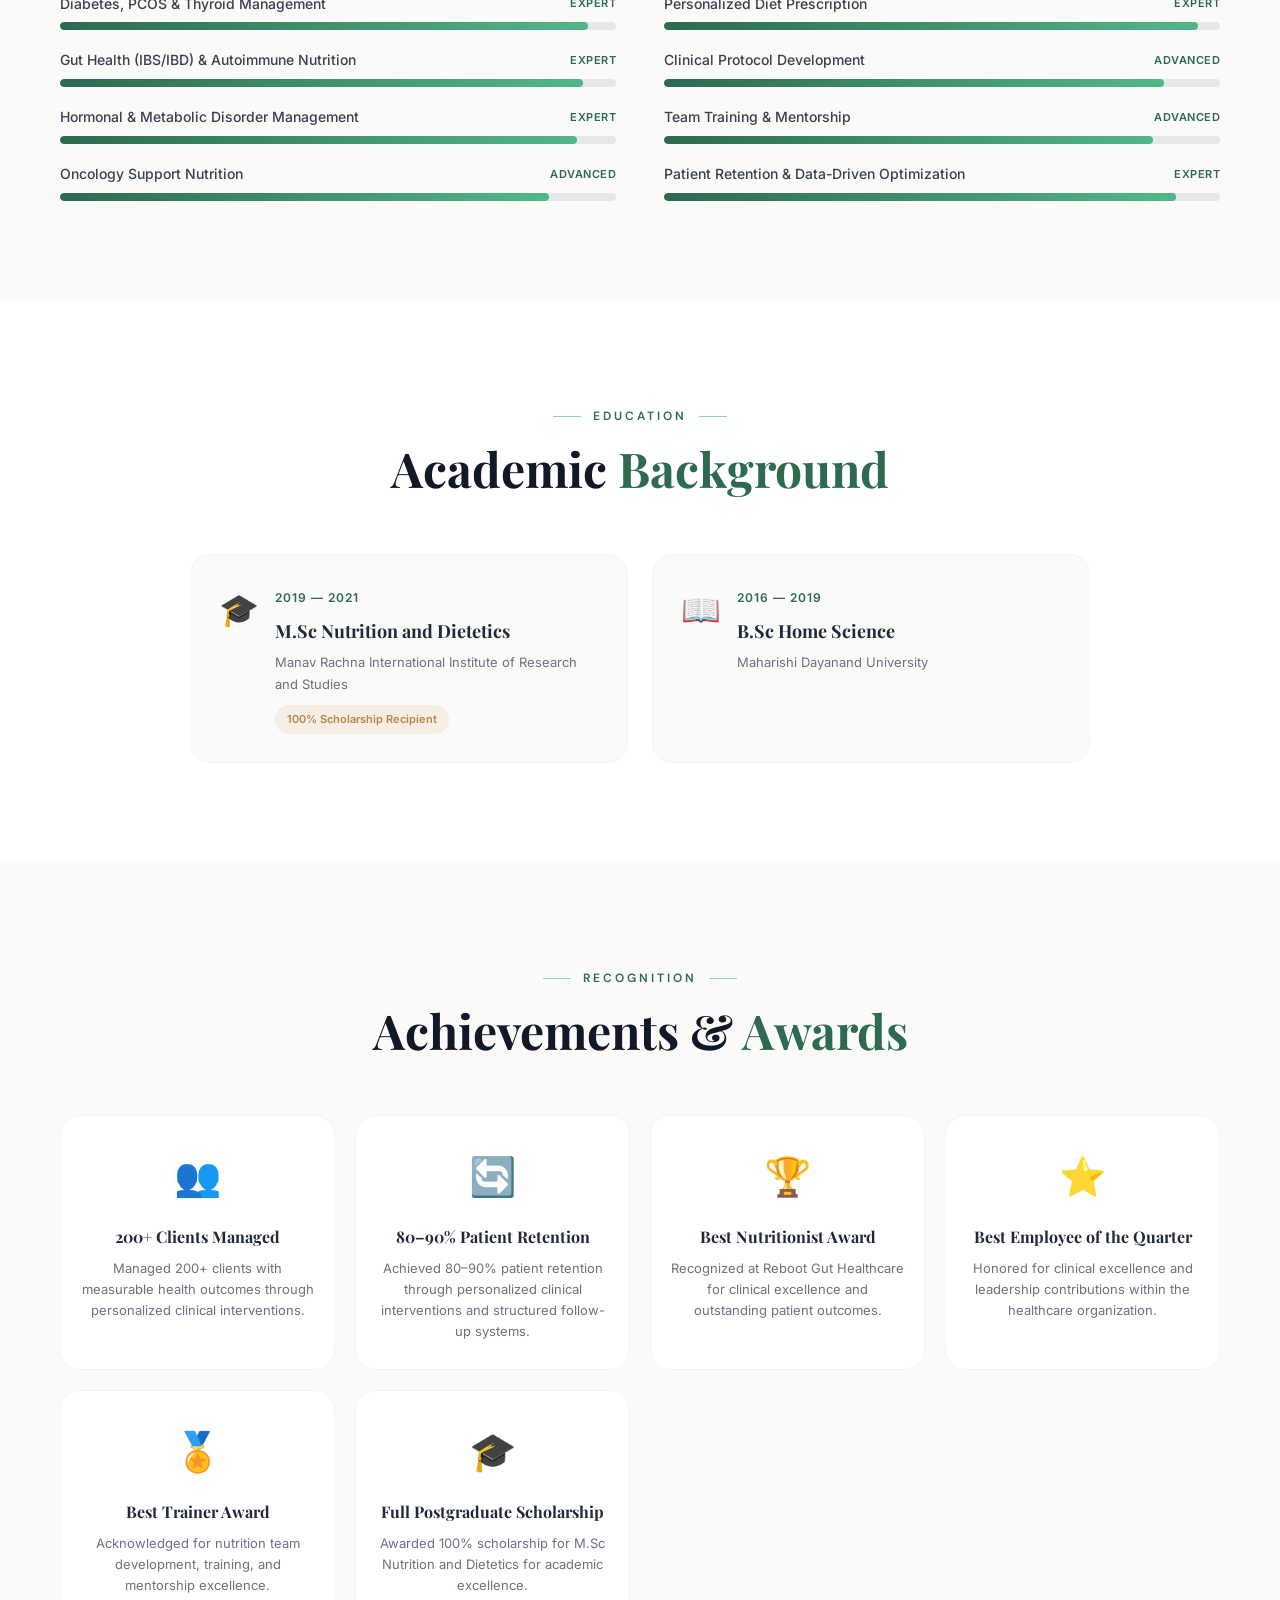
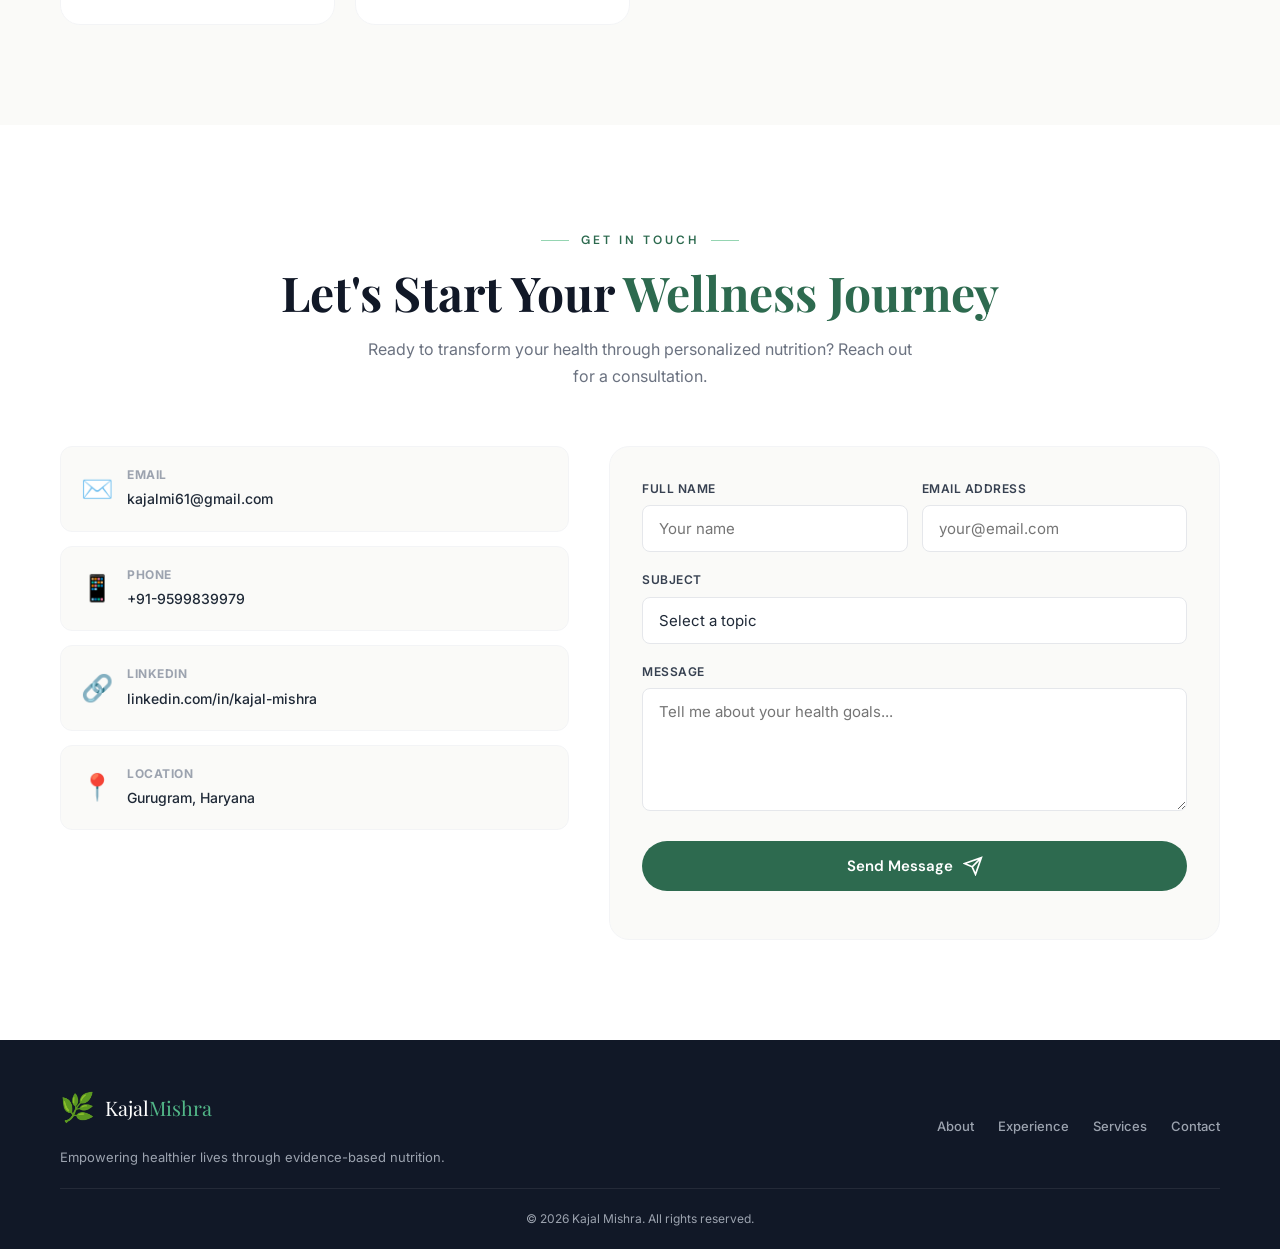
==== commit 3e04be93: "Update portfolio with new resume content — clinical nutrition focus, updated experience, skills, ach" ====
--- a/index.html
+++ b/index.html
@@ -4,13 +4,13 @@
     <meta charset="UTF-8">
     <meta name="viewport" content="width=device-width, initial-scale=1.0">
     <title>Kajal Mishra | Senior Dietitian & Clinical Nutrition Expert</title>
-    <meta name="description" content="Kajal Mishra - Technical Head Dietitian with 4+ years of experience in clinical nutrition, weight management, diabetes, PCOS, thyroid, gut health, hormone health, and digital nutrition content creation. Currently in Gurugram, open to relocate to Bengaluru.">
-    <meta name="keywords" content="Dietitian Bengaluru, Senior Dietitian Bangalore, Clinical Nutrition, Gut Health, Hormone Health, Nutritionist Bengaluru, Kajal Mishra, Weight Management, Diabetes Diet, PCOS Nutrition, Thyroid Diet, Corporate Wellness, Dietitian Karnataka">
+    <meta name="description" content="Kajal Mishra - Technical Head, Clinical Nutrition with 4+ years in therapeutic nutrition, metabolic disorder management, and evidence-based diet planning. Specializing in gut health, hormonal disorders, metabolic nutrition, and lifestyle diseases.">
+    <meta name="keywords" content="Clinical Nutrition, Gut Health, Hormonal Disorders, Metabolic Nutrition, Lifestyle Diseases, Kajal Mishra, Medical Nutrition Therapy, Diabetes, PCOS, Thyroid, IBS, IBD, Autoimmune Nutrition, Oncology Nutrition, Dietitian Gurugram">
     <meta name="author" content="Kajal Mishra">
 
     <!-- Open Graph -->
     <meta property="og:title" content="Kajal Mishra | Senior Dietitian & Clinical Nutrition Expert">
-    <meta property="og:description" content="Technical Head Dietitian currently in Gurugram, open to relocate to Bengaluru. Specializing in gut health, hormone health, autoimmune disorders, and personalized nutrition interventions.">
+    <meta property="og:description" content="Technical Head — Clinical Nutrition. Specializing in gut health, hormonal disorders, metabolic nutrition, and lifestyle diseases. 4+ years of therapeutic nutrition experience.">
     <meta property="og:type" content="website">
     <meta property="og:image" content="kajal-profile.jpg">
 
@@ -66,22 +66,17 @@
         </div>
         <div class="hero-container">
             <div class="hero-content">
-                <div class="hero-badge open-to-work-badge">
-                    <span class="badge-dot"></span>
-                    Open to Work in Bengaluru
-                </div>
                 <div class="hero-badge">
                     <span class="badge-dot" style="background:#D4A574;"></span>
-                    Technical Head Dietitian
+                    Technical Head &mdash; Clinical Nutrition
                 </div>
                 <h1 class="hero-title">
                     Hi, I'm <span class="highlight">Kajal Mishra</span>
                 </h1>
                 <p class="hero-subtitle">
-                    Qualified Dietitian with <em>4+ years of experience</em> in clinical nutrition,
-                    patient management &amp; digital health communication. Delivering personalized,
-                    practical &amp; sustainable nutrition solutions that transform lives.
-                    <strong style="display:block; margin-top:8px; color:#95D5B2;">Currently in Gurugram &mdash; Open to relocate to Bengaluru.</strong>
+                    Senior Clinical Dietitian with <em>4+ years of experience</em> in therapeutic nutrition,
+                    metabolic disorder management &amp; evidence-based diet planning. Specialized in
+                    <strong>gut health, hormonal disorders, metabolic nutrition &amp; lifestyle diseases</strong>.
                 </p>
                 <div class="hero-stats">
                     <div class="stat">
@@ -149,53 +144,46 @@
             <div class="about-grid">
                 <div class="about-content">
                     <p class="about-lead">
-                        I am a qualified <strong>Dietitian with 4+ years of experience</strong> in clinical nutrition,
-                        patient management, and digital health communication. I specialize in delivering personalized,
-                        practical, and sustainable nutrition solutions.
+                        Senior Clinical Dietitian and <strong>Technical Head with 4+ years of experience</strong> in therapeutic nutrition,
+                        metabolic disorder management, and evidence-based diet planning.
                     </p>
                     <p>
-                        Currently serving as <strong>Technical Head at Reboot Gut Healthcare Pvt. Ltd.</strong> &mdash;
-                        promoted from Senior Dietitian within just two years. I handle everything from customized meal planning
-                        with precise calorie &amp; macro calculations to client renewal management, social media content creation,
-                        and patient counseling for sustainable lifestyle change.
+                        Specialized in treating <strong>diabetes, PCOS, thyroid disorders, gut health conditions (IBS/IBD),
+                        autoimmune diseases, and weight management</strong> through structured clinical interventions.
                     </p>
                     <p>
-                        My areas of specialization include <strong>weight management, diabetes &amp; PCOS care, gut health, hormone health &amp;
-                        hormonal balance, corporate wellness, and preventive nutrition</strong>. I believe in a practical,
-                        evidence-based approach that delivers real, measurable results.
+                        Proven success managing <strong>500+ patients</strong> with high treatment adherence and
+                        <strong>80&ndash;90% retention rate</strong> through personalized diet protocols and continuous monitoring.
+                        Experienced in clinical program development, patient outcome optimization, and scalable nutrition
+                        solutions within digital health and healthcare environments.
                     </p>
-                    <div class="relocation-banner">
-                        <strong>Open to Relocate to Bengaluru</strong> &mdash; Currently based in Gurugram, I am actively seeking
-                        senior dietitian and clinical nutrition leadership roles across hospitals, wellness centers,
-                        and healthcare organizations in the Bengaluru/Karnataka region. Open to both on-site and hybrid opportunities.
-                    </div>
                     <div class="about-highlights">
                         <div class="highlight-item">
-                            <div class="highlight-icon">&#x2705;</div>
+                            <div class="highlight-icon">&#x1F3E5;</div>
                             <div>
-                                <strong>Client Renewal &amp; Referral Management</strong>
-                                <p>80-90% renewal rate through personalized follow-ups and care</p>
+                                <strong>Medical Nutrition Therapy (MNT)</strong>
+                                <p>Diabetes, PCOS, thyroid, gut health &amp; autoimmune nutrition</p>
+                            </div>
+                        </div>
+                        <div class="highlight-item">
+                            <div class="highlight-icon">&#x1F4CB;</div>
+                            <div>
+                                <strong>Nutritional Assessment &amp; Diagnosis</strong>
+                                <p>Lab report interpretation, personalized diet prescription</p>
+                            </div>
+                        </div>
+                        <div class="highlight-item">
+                            <div class="highlight-icon">&#x1F465;</div>
+                            <div>
+                                <strong>Clinical Protocol Development</strong>
+                                <p>Team training, mentorship &amp; nutrition program design</p>
                             </div>
                         </div>
                         <div class="highlight-item">
                             <div class="highlight-icon">&#x1F4CA;</div>
                             <div>
-                                <strong>Customized Meal Planning &amp; Recipe Calculations</strong>
-                                <p>Precise calorie, macro &amp; micronutrient profiling for every client</p>
-                            </div>
-                        </div>
-                        <div class="highlight-item">
-                            <div class="highlight-icon">&#x1F4F1;</div>
-                            <div>
-                                <strong>Social Media Health Content</strong>
-                                <p>Reels, infographics &amp; posts promoting evidence-based nutrition</p>
-                            </div>
-                        </div>
-                        <div class="highlight-item">
-                            <div class="highlight-icon">&#x1F91D;</div>
-                            <div>
-                                <strong>Patient Counseling &amp; Lifestyle Coaching</strong>
-                                <p>Continuous support for sustainable lifestyle modification</p>
+                                <strong>Data-Driven Treatment Optimization</strong>
+                                <p>Progress tracking, outcome evaluation &amp; patient retention</p>
                             </div>
                         </div>
                     </div>
@@ -206,7 +194,7 @@
                         <ul class="info-list">
                             <li>
                                 <span class="info-icon">&#x1F4CD;</span>
-                                <div><strong>Location</strong><span>Gurugram, Haryana (Open to Bengaluru)</span></div>
+                                <div><strong>Location</strong><span>Gurugram, Haryana</span></div>
                             </li>
                             <li>
                                 <span class="info-icon">&#x1F3E5;</span>
@@ -218,11 +206,11 @@
                             </li>
                             <li>
                                 <span class="info-icon">&#x2B50;</span>
-                                <div><strong>Specialization</strong><span>Weight Mgmt, Diabetes, PCOS, Gut & Hormone Health</span></div>
+                                <div><strong>Specialization</strong><span>Gut Health, Hormonal Disorders, Metabolic Nutrition</span></div>
                             </li>
                             <li>
                                 <span class="info-icon">&#x2705;</span>
-                                <div><strong>Availability</strong><span>Open to relocate for full-time roles in Bengaluru</span></div>
+                                <div><strong>Availability</strong><span>Open to opportunities</span></div>
                             </li>
                         </ul>
                     </div>
@@ -237,6 +225,7 @@
             <div class="section-header">
                 <span class="section-tag">Career Journey</span>
                 <h2 class="section-title">Professional <span class="highlight">Experience</span></h2>
+                <p class="section-desc">Clinical impact through structured therapeutic nutrition programs and evidence-based interventions</p>
             </div>
             <div class="timeline">
                 <!-- Experience 1 -->
@@ -249,7 +238,7 @@
                         <div class="timeline-header">
                             <div>
                                 <span class="timeline-badge current-badge">Current</span>
-                                <h3>Technical Head Dietitian</h3>
+                                <h3>Technical Head &mdash; Clinical Nutrition</h3>
                                 <p class="timeline-company">Reboot Gut Healthcare Pvt. Ltd. &mdash; Gurugram, Haryana</p>
                             </div>
                             <span class="timeline-date">Jul 2022 &mdash; Present</span>
@@ -258,62 +247,41 @@
                             <ul class="achievement-list">
                                 <li>
                                     <span class="achievement-icon">&#x1F680;</span>
-                                    <span><strong>Promoted from Senior Dietitian to Technical Head</strong> within two years by driving client-centered nutritional innovations and clinical excellence.</span>
+                                    <span><strong>Promoted from Senior Dietitian to Technical Head</strong> within two years for clinical excellence and patient outcome delivery.</span>
+                                </li>
+                                <li>
+                                    <span class="achievement-icon">&#x1F4CB;</span>
+                                    <span><strong>Lead clinical nutrition strategy</strong>, treatment protocols, and quality standards across the organization.</span>
                                 </li>
                                 <li>
                                     <span class="achievement-icon">&#x1F957;</span>
-                                    <span><strong>Designed personalized diet plans</strong> for weight management, diabetes, PCOS, thyroid, autoimmune disorders, IBS/IBD, and lifestyle disorders tailored to individual health goals.</span>
+                                    <span><strong>Design evidence-based therapeutic diet plans</strong> for metabolic, hormonal, and gut health disorders.</span>
                                 </li>
                                 <li>
                                     <span class="achievement-icon">&#x1F4CA;</span>
-                                    <span><strong>Performed detailed recipe &amp; meal plan calculations</strong> with accurate calorie counts, macronutrient ratios, and micronutrient profiling for diverse health conditions.</span>
+                                    <span><strong>Perform individualized calorie, macro, and micronutrient planning</strong> based on patient medical conditions.</span>
+                                </li>
+                                <li>
+                                    <span class="achievement-icon">&#x1F91D;</span>
+                                    <span><strong>Manage end-to-end patient care</strong> including assessment, counseling, follow-ups, and progress tracking.</span>
                                 </li>
                                 <li>
                                     <span class="achievement-icon">&#x1F504;</span>
-                                    <span><strong>Managed client renewals and referral programs</strong>, improving long-term patient retention and satisfaction &mdash; achieved 80-90% renewal rate through personalized follow-ups.</span>
+                                    <span><strong>Achieved 80&ndash;90% client retention</strong> through structured clinical interventions.</span>
+                                </li>
+                                <li>
+                                    <span class="achievement-icon">&#x1F3E5;</span>
+                                    <span><strong>Collaborate with multidisciplinary medical teams</strong> for complex cases including oncology nutrition support.</span>
+                                </li>
+                                <li>
+                                    <span class="achievement-icon">&#x1F465;</span>
+                                    <span><strong>Train and mentor nutrition teams</strong> on clinical practices and counseling frameworks.</span>
                                 </li>
                                 <li>
                                     <span class="achievement-icon">&#x1F4F1;</span>
-                                    <span><strong>Created engaging social media nutrition content</strong> including posts, reels, and infographics to increase brand visibility, client engagement, and inbound inquiries.</span>
-                                </li>
-                                <li>
-                                    <span class="achievement-icon">&#x1F91D;</span>
-                                    <span><strong>Provided continuous counseling and follow-up support</strong> for sustainable lifestyle modification, ensuring long-term client adherence and measurable health improvements.</span>
-                                </li>
-                                <li>
-                                    <span class="achievement-icon">&#x1F3E5;</span>
-                                    <span><strong>Collaborated with medical and wellness teams</strong> to deliver evidence-based, multidisciplinary nutrition care for complex clinical cases including oncology nutrition.</span>
-                                </li>
-                                <li>
-                                    <span class="achievement-icon">&#x1F4CB;</span>
-                                    <span><strong>Maintained comprehensive patient records</strong>, progress tracking, and outcome analysis to measure intervention effectiveness and optimize treatment protocols.</span>
-                                </li>
-                                <li>
-                                    <span class="achievement-icon">&#x1F465;</span>
-                                    <span><strong>Led team training programs</strong> and weekly meetings, fostering continuous learning and elevating team competency in clinical nutrition best practices.</span>
+                                    <span><strong>Develop patient education systems</strong> and scalable nutrition programs for digital health delivery.</span>
                                 </li>
                             </ul>
-                            <!-- Business Impact Metrics -->
-                            <div class="impact-metrics">
-                                <h4 class="impact-title">Business Impact</h4>
-                                <div class="impact-grid">
-                                    <div class="impact-item">
-                                        <span class="impact-icon">&#x1F504;</span>
-                                        <strong>Client Renewals</strong>
-                                        <span>80-90% renewal rate</span>
-                                    </div>
-                                    <div class="impact-item">
-                                        <span class="impact-icon">&#x1F465;</span>
-                                        <strong>500+ Clients</strong>
-                                        <span>High satisfaction rates</span>
-                                    </div>
-                                    <div class="impact-item">
-                                        <span class="impact-icon">&#x1F4F1;</span>
-                                        <strong>Digital Content</strong>
-                                        <span>Active online community</span>
-                                    </div>
-                                </div>
-                            </div>
                         </div>
                     </div>
                 </div>
@@ -326,7 +294,7 @@
                     <div class="timeline-card">
                         <div class="timeline-header">
                             <div>
-                                <h3>Nutrition Faculty</h3>
+                                <h3>Nutrition Faculty &mdash; Clinical Nutrition</h3>
                                 <p class="timeline-company">VLCC &mdash; New Delhi</p>
                             </div>
                             <span class="timeline-date">Aug 2021 &mdash; Jul 2022</span>
@@ -335,15 +303,27 @@
                             <ul class="achievement-list">
                                 <li>
                                     <span class="achievement-icon">&#x1F4D6;</span>
-                                    <span><strong>Co-developed vocational nutrition curriculum</strong> aligned with industry standards, preparing students for successful careers in clinical and wellness nutrition.</span>
+                                    <span><strong>Delivered professional training</strong> in clinical nutrition, therapeutic diet planning, and lifestyle disorder management.</span>
+                                </li>
+                                <li>
+                                    <span class="achievement-icon">&#x1F4CB;</span>
+                                    <span><strong>Developed curriculum</strong> aligned with healthcare and industry standards.</span>
                                 </li>
                                 <li>
                                     <span class="achievement-icon">&#x1F4A1;</span>
-                                    <span><strong>Designed interactive learning experiences</strong> incorporating real-world case studies, meal planning exercises, and hands-on nutritional science applications.</span>
+                                    <span><strong>Designed case-based learning modules</strong> covering diabetes care, metabolic disorders, and nutritional assessment.</span>
+                                </li>
+                                <li>
+                                    <span class="achievement-icon">&#x1F957;</span>
+                                    <span><strong>Conducted practical sessions</strong> on meal planning, nutrient calculations, and counseling techniques.</span>
+                                </li>
+                                <li>
+                                    <span class="achievement-icon">&#x1F465;</span>
+                                    <span><strong>Mentored students</strong> for careers in clinical dietetics and preventive healthcare.</span>
                                 </li>
                                 <li>
                                     <span class="achievement-icon">&#x1F4C8;</span>
-                                    <span><strong>Upgraded course offerings</strong> to enhance their value proposition, directly contributing to increased student enrollment and institutional revenue growth.</span>
+                                    <span><strong>Contributed to program enhancement</strong> initiatives improving course quality and learner engagement.</span>
                                 </li>
                             </ul>
                         </div>
@@ -357,7 +337,7 @@
                     <div class="timeline-card">
                         <div class="timeline-header">
                             <div>
-                                <h3>Health Advisor</h3>
+                                <h3>Health Advisor &mdash; Preventive Nutrition</h3>
                                 <p class="timeline-company">Healthians &mdash; Gurugram, Haryana</p>
                             </div>
                             <span class="timeline-date">Jun 2021 &mdash; Aug 2021</span>
@@ -366,11 +346,15 @@
                             <ul class="achievement-list">
                                 <li>
                                     <span class="achievement-icon">&#x1F4CB;</span>
-                                    <span><strong>Conducted comprehensive health report analyses</strong> to identify specific dietary requirements and micronutrient deficiencies for each patient.</span>
+                                    <span><strong>Evaluated diagnostic reports</strong> to identify nutritional deficiencies and health risks.</span>
                                 </li>
                                 <li>
                                     <span class="achievement-icon">&#x1F48A;</span>
-                                    <span><strong>Delivered personalized supplement and dietary guidance</strong>, empowering patients with actionable strategies for improving overall well-being.</span>
+                                    <span><strong>Provided evidence-based dietary</strong> and supplementation recommendations.</span>
+                                </li>
+                                <li>
+                                    <span class="achievement-icon">&#x1F91D;</span>
+                                    <span><strong>Educated patients</strong> on preventive nutrition and lifestyle interventions.</span>
                                 </li>
                             </ul>
                         </div>
@@ -566,40 +550,40 @@
                 <div class="skills-column">
                     <h3 class="skills-category">
                         <span class="cat-icon">&#x1F3E5;</span>
-                        Clinical &amp; Technical
+                        Clinical Nutrition &amp; Therapeutic Care
                     </h3>
                     <div class="skill-items">
                         <div class="skill-item">
                             <div class="skill-info">
-                                <span>Diet Planning &amp; Macro Calculation</span>
+                                <span>Medical Nutrition Therapy (MNT)</span>
                                 <span class="skill-level">Expert</span>
                             </div>
                             <div class="skill-bar"><div class="skill-fill" data-width="96"></div></div>
                         </div>
                         <div class="skill-item">
                             <div class="skill-info">
-                                <span>Recipe Nutritional Analysis</span>
+                                <span>Diabetes, PCOS &amp; Thyroid Management</span>
                                 <span class="skill-level">Expert</span>
                             </div>
+                            <div class="skill-bar"><div class="skill-fill" data-width="95"></div></div>
+                        </div>
+                        <div class="skill-item">
+                            <div class="skill-info">
+                                <span>Gut Health (IBS/IBD) &amp; Autoimmune Nutrition</span>
+                                <span class="skill-level">Expert</span>
+                            </div>
                             <div class="skill-bar"><div class="skill-fill" data-width="94"></div></div>
                         </div>
                         <div class="skill-item">
                             <div class="skill-info">
-                                <span>Patient Counseling</span>
+                                <span>Hormonal &amp; Metabolic Disorder Management</span>
                                 <span class="skill-level">Expert</span>
                             </div>
-                            <div class="skill-bar"><div class="skill-fill" data-width="95"></div></div>
-                        </div>
-                        <div class="skill-item">
-                            <div class="skill-info">
-                                <span>Gut Health, Hormone Health &amp; Microbiome</span>
-                                <span class="skill-level">Expert</span>
-                            </div>
                             <div class="skill-bar"><div class="skill-fill" data-width="93"></div></div>
                         </div>
                         <div class="skill-item">
                             <div class="skill-info">
-                                <span>MS Excel / Nutrition Software</span>
+                                <span>Oncology Support Nutrition</span>
                                 <span class="skill-level">Advanced</span>
                             </div>
                             <div class="skill-bar"><div class="skill-fill" data-width="88"></div></div>
@@ -608,44 +592,44 @@
                 </div>
                 <div class="skills-column">
                     <h3 class="skills-category">
-                        <span class="cat-icon">&#x1F4F1;</span>
-                        Business &amp; Digital
+                        <span class="cat-icon">&#x1F465;</span>
+                        Patient Management &amp; Leadership
                     </h3>
                     <div class="skill-items">
                         <div class="skill-item">
                             <div class="skill-info">
-                                <span>Client Retention Management</span>
+                                <span>Nutritional Assessment &amp; Diagnosis</span>
                                 <span class="skill-level">Expert</span>
                             </div>
+                            <div class="skill-bar"><div class="skill-fill" data-width="95"></div></div>
+                        </div>
+                        <div class="skill-item">
+                            <div class="skill-info">
+                                <span>Personalized Diet Prescription</span>
+                                <span class="skill-level">Expert</span>
+                            </div>
+                            <div class="skill-bar"><div class="skill-fill" data-width="96"></div></div>
+                        </div>
+                        <div class="skill-item">
+                            <div class="skill-info">
+                                <span>Clinical Protocol Development</span>
+                                <span class="skill-level">Advanced</span>
+                            </div>
+                            <div class="skill-bar"><div class="skill-fill" data-width="90"></div></div>
+                        </div>
+                        <div class="skill-item">
+                            <div class="skill-info">
+                                <span>Team Training &amp; Mentorship</span>
+                                <span class="skill-level">Advanced</span>
+                            </div>
+                            <div class="skill-bar"><div class="skill-fill" data-width="88"></div></div>
+                        </div>
+                        <div class="skill-item">
+                            <div class="skill-info">
+                                <span>Patient Retention &amp; Data-Driven Optimization</span>
+                                <span class="skill-level">Expert</span>
+                            </div>
                             <div class="skill-bar"><div class="skill-fill" data-width="92"></div></div>
-                        </div>
-                        <div class="skill-item">
-                            <div class="skill-info">
-                                <span>Social Media Content Strategy</span>
-                                <span class="skill-level">Advanced</span>
-                            </div>
-                            <div class="skill-bar"><div class="skill-fill" data-width="87"></div></div>
-                        </div>
-                        <div class="skill-item">
-                            <div class="skill-info">
-                                <span>Teleconsultation Management</span>
-                                <span class="skill-level">Advanced</span>
-                            </div>
-                            <div class="skill-bar"><div class="skill-fill" data-width="86"></div></div>
-                        </div>
-                        <div class="skill-item">
-                            <div class="skill-info">
-                                <span>Team Leadership &amp; Training</span>
-                                <span class="skill-level">Advanced</span>
-                            </div>
-                            <div class="skill-bar"><div class="skill-fill" data-width="88"></div></div>
-                        </div>
-                        <div class="skill-item">
-                            <div class="skill-info">
-                                <span>Data Tracking &amp; Progress Analysis</span>
-                                <span class="skill-level">Advanced</span>
-                            </div>
-                            <div class="skill-bar"><div class="skill-fill" data-width="85"></div></div>
                         </div>
                     </div>
                 </div>
@@ -691,34 +675,34 @@
             </div>
             <div class="awards-grid">
                 <div class="award-card">
+                    <div class="award-icon">&#x1F465;</div>
+                    <h3>200+ Clients Managed</h3>
+                    <p>Managed 200+ clients with measurable health outcomes through personalized clinical interventions.</p>
+                </div>
+                <div class="award-card">
+                    <div class="award-icon">&#x1F504;</div>
+                    <h3>80&ndash;90% Patient Retention</h3>
+                    <p>Achieved 80&ndash;90% patient retention through personalized clinical interventions and structured follow-up systems.</p>
+                </div>
+                <div class="award-card">
                     <div class="award-icon">&#x1F3C6;</div>
                     <h3>Best Nutritionist Award</h3>
-                    <p>Recognized for achieving the highest client renewal and referral rates, reflecting exceptional client satisfaction and measurable health outcomes.</p>
-                </div>
-                <div class="award-card">
-                    <div class="award-icon">&#x1F465;</div>
-                    <h3>500+ Clients Managed</h3>
-                    <p>Successfully handled 500+ clients with high satisfaction rates, delivering personalized nutrition plans that produced measurable results.</p>
-                </div>
-                <div class="award-card">
-                    <div class="award-icon">&#x1F504;</div>
-                    <h3>80-90% Renewal Rate</h3>
-                    <p>Improved client renewal rate to 80-90% through personalized follow-ups, continuous counseling, and data-driven progress tracking.</p>
+                    <p>Recognized at Reboot Gut Healthcare for clinical excellence and outstanding patient outcomes.</p>
                 </div>
                 <div class="award-card">
                     <div class="award-icon">&#x2B50;</div>
                     <h3>Best Employee of the Quarter</h3>
-                    <p>Honored for outstanding contributions to clinical excellence, team leadership, and organizational growth within the healthcare team.</p>
+                    <p>Honored for clinical excellence and leadership contributions within the healthcare organization.</p>
                 </div>
                 <div class="award-card">
                     <div class="award-icon">&#x1F3C5;</div>
                     <h3>Best Trainer Award</h3>
-                    <p>Acknowledged for exceptional ability to train and upskill nutrition teams, fostering knowledge sharing and professional development.</p>
+                    <p>Acknowledged for nutrition team development, training, and mentorship excellence.</p>
                 </div>
                 <div class="award-card">
                     <div class="award-icon">&#x1F393;</div>
-                    <h3>100% Postgraduate Scholarship</h3>
-                    <p>Awarded a full scholarship for M.Sc Nutrition and Dietetics, recognizing academic excellence and dedication to nutritional science.</p>
+                    <h3>Full Postgraduate Scholarship</h3>
+                    <p>Awarded 100% scholarship for M.Sc Nutrition and Dietetics for academic excellence.</p>
                 </div>
             </div>
         </div>
@@ -759,7 +743,7 @@
                         <div class="contact-icon">&#x1F4CD;</div>
                         <div>
                             <strong>Location</strong>
-                            <span>Gurugram, Haryana (Open to Bengaluru)</span>
+                            <span>Gurugram, Haryana</span>
                         </div>
                     </div>
                 </div>
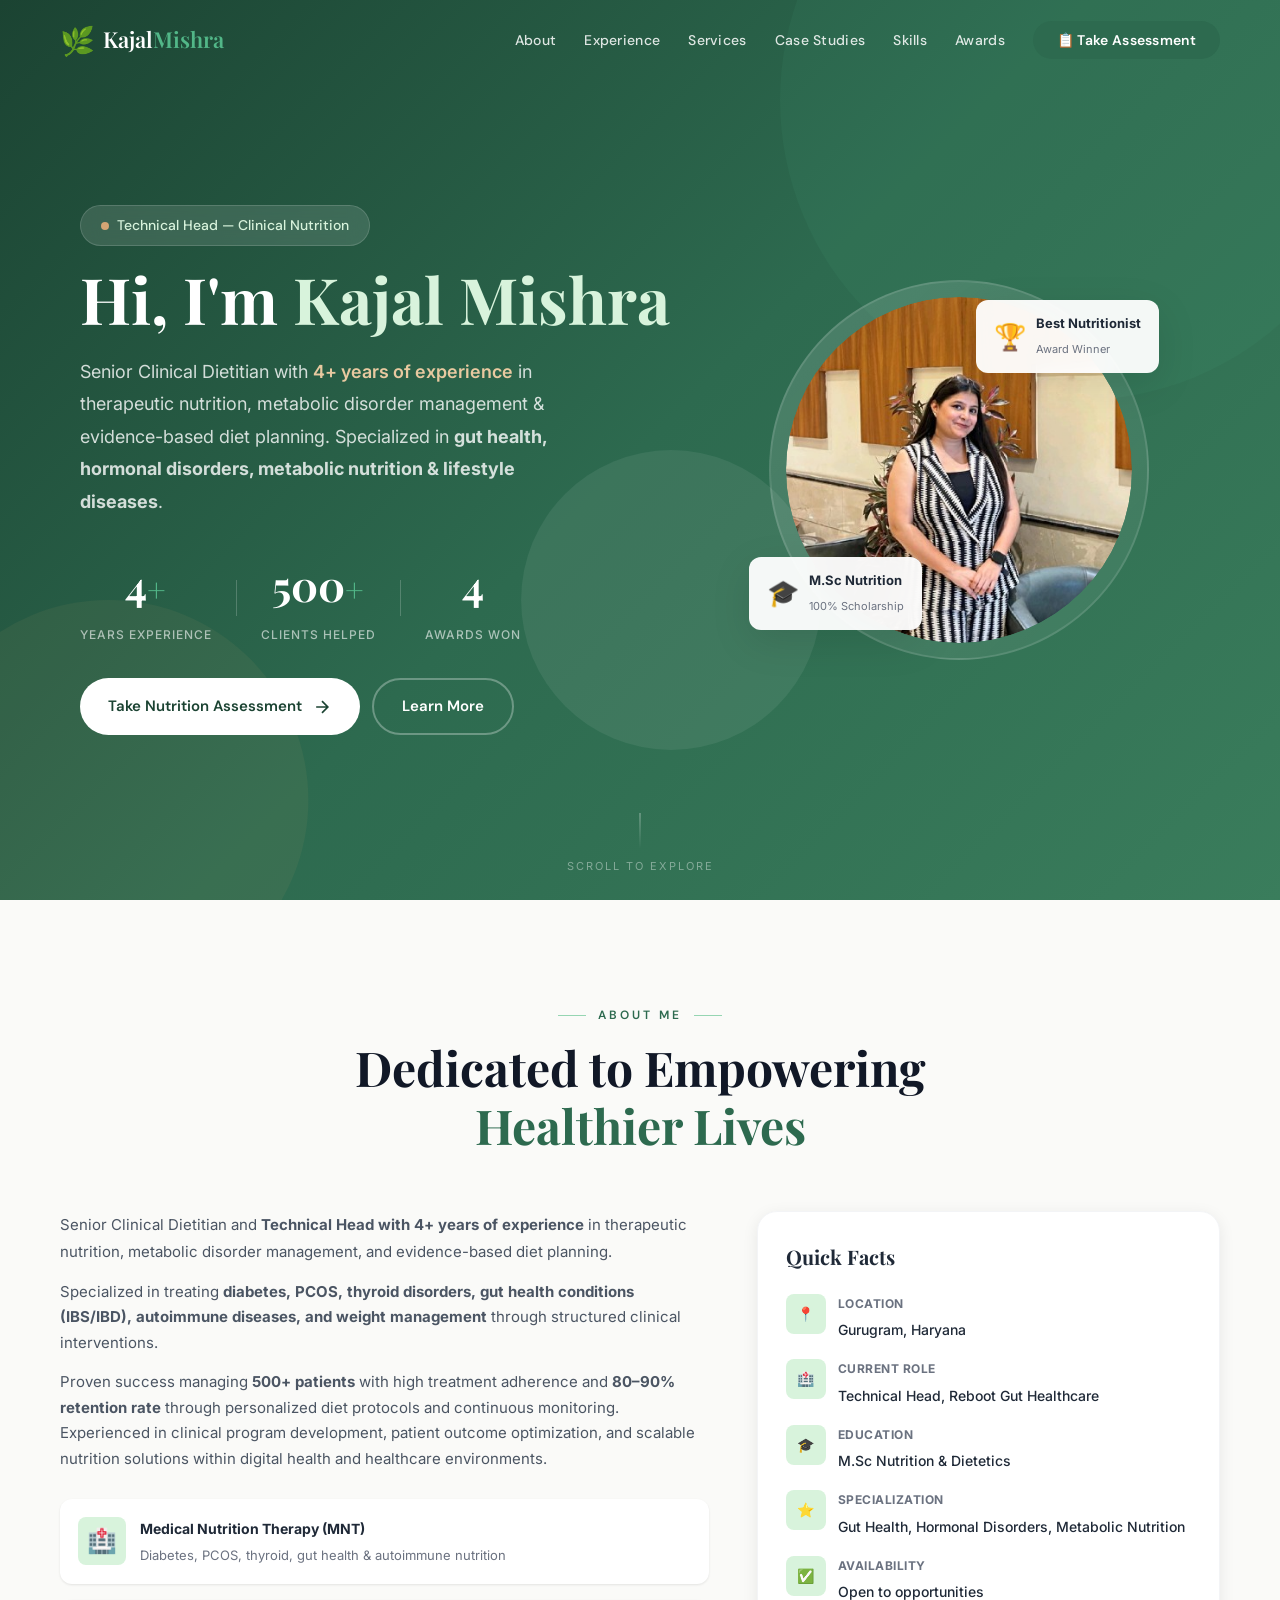
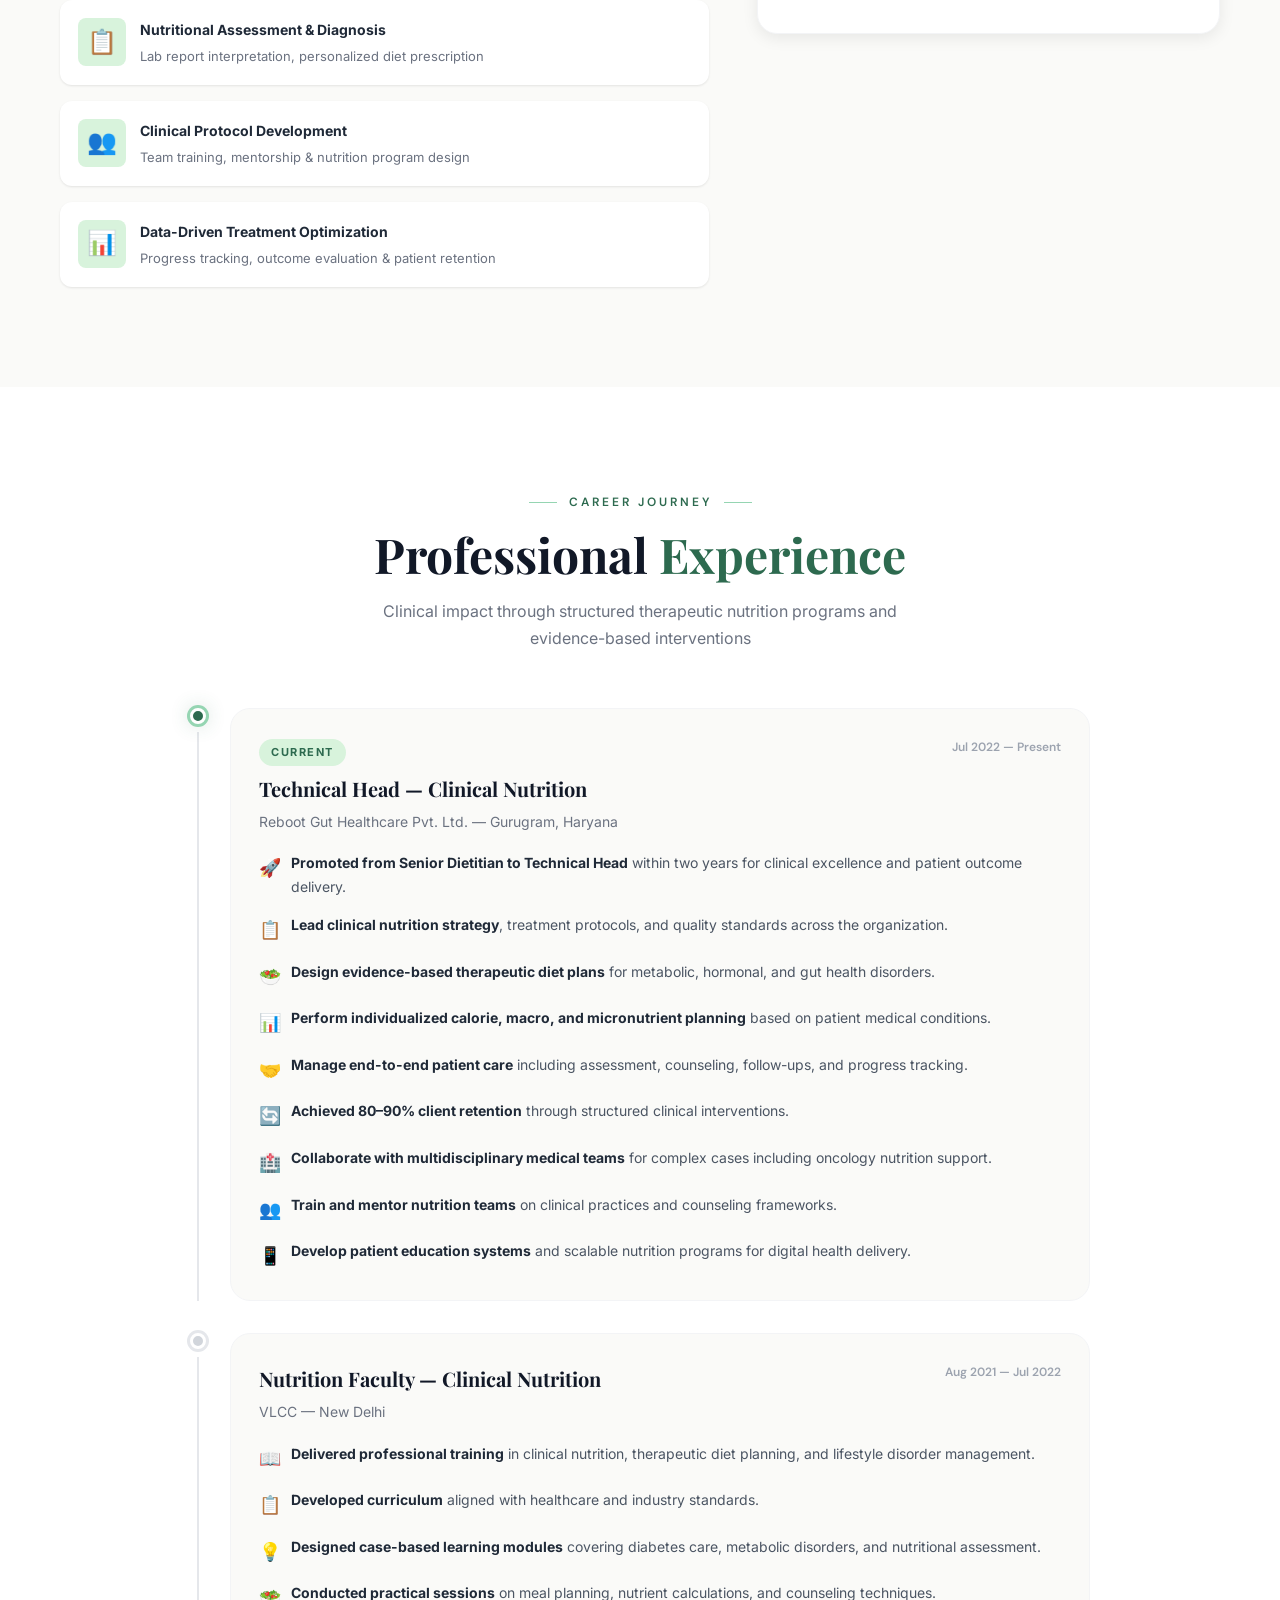
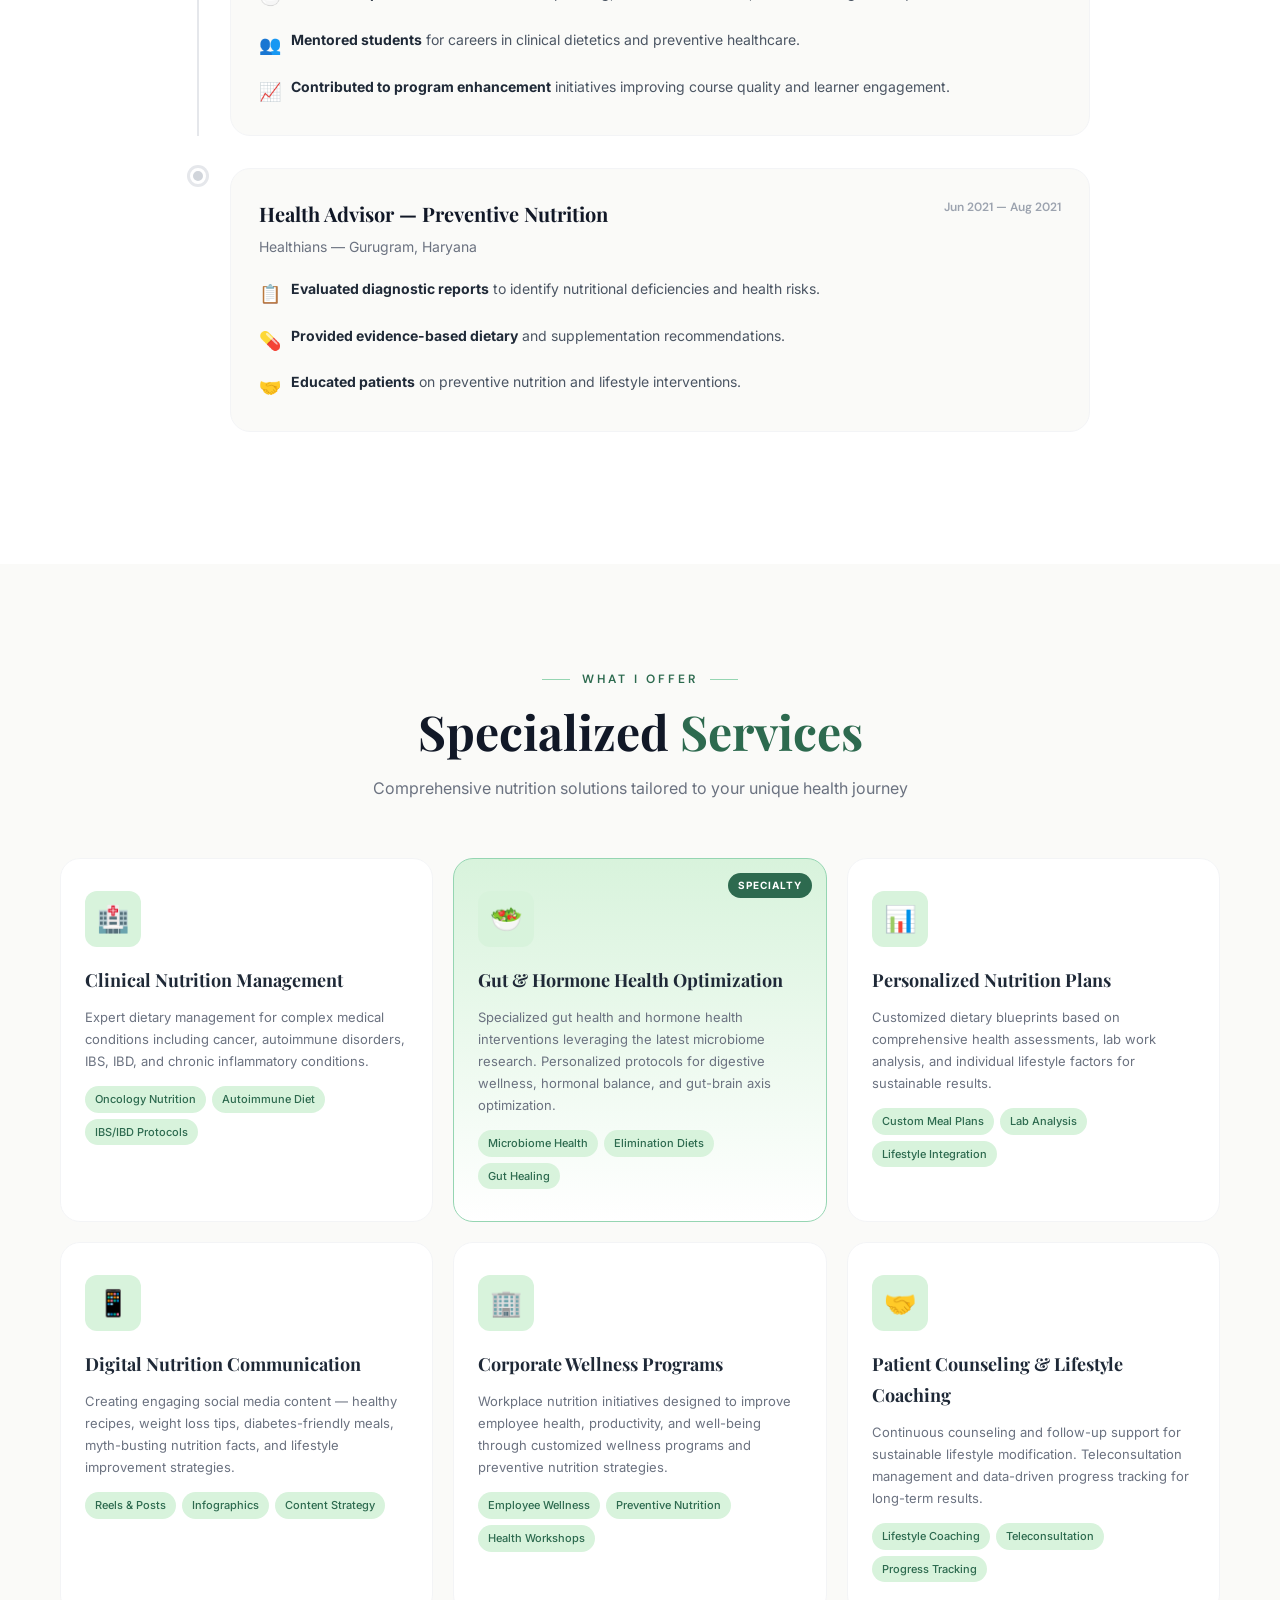
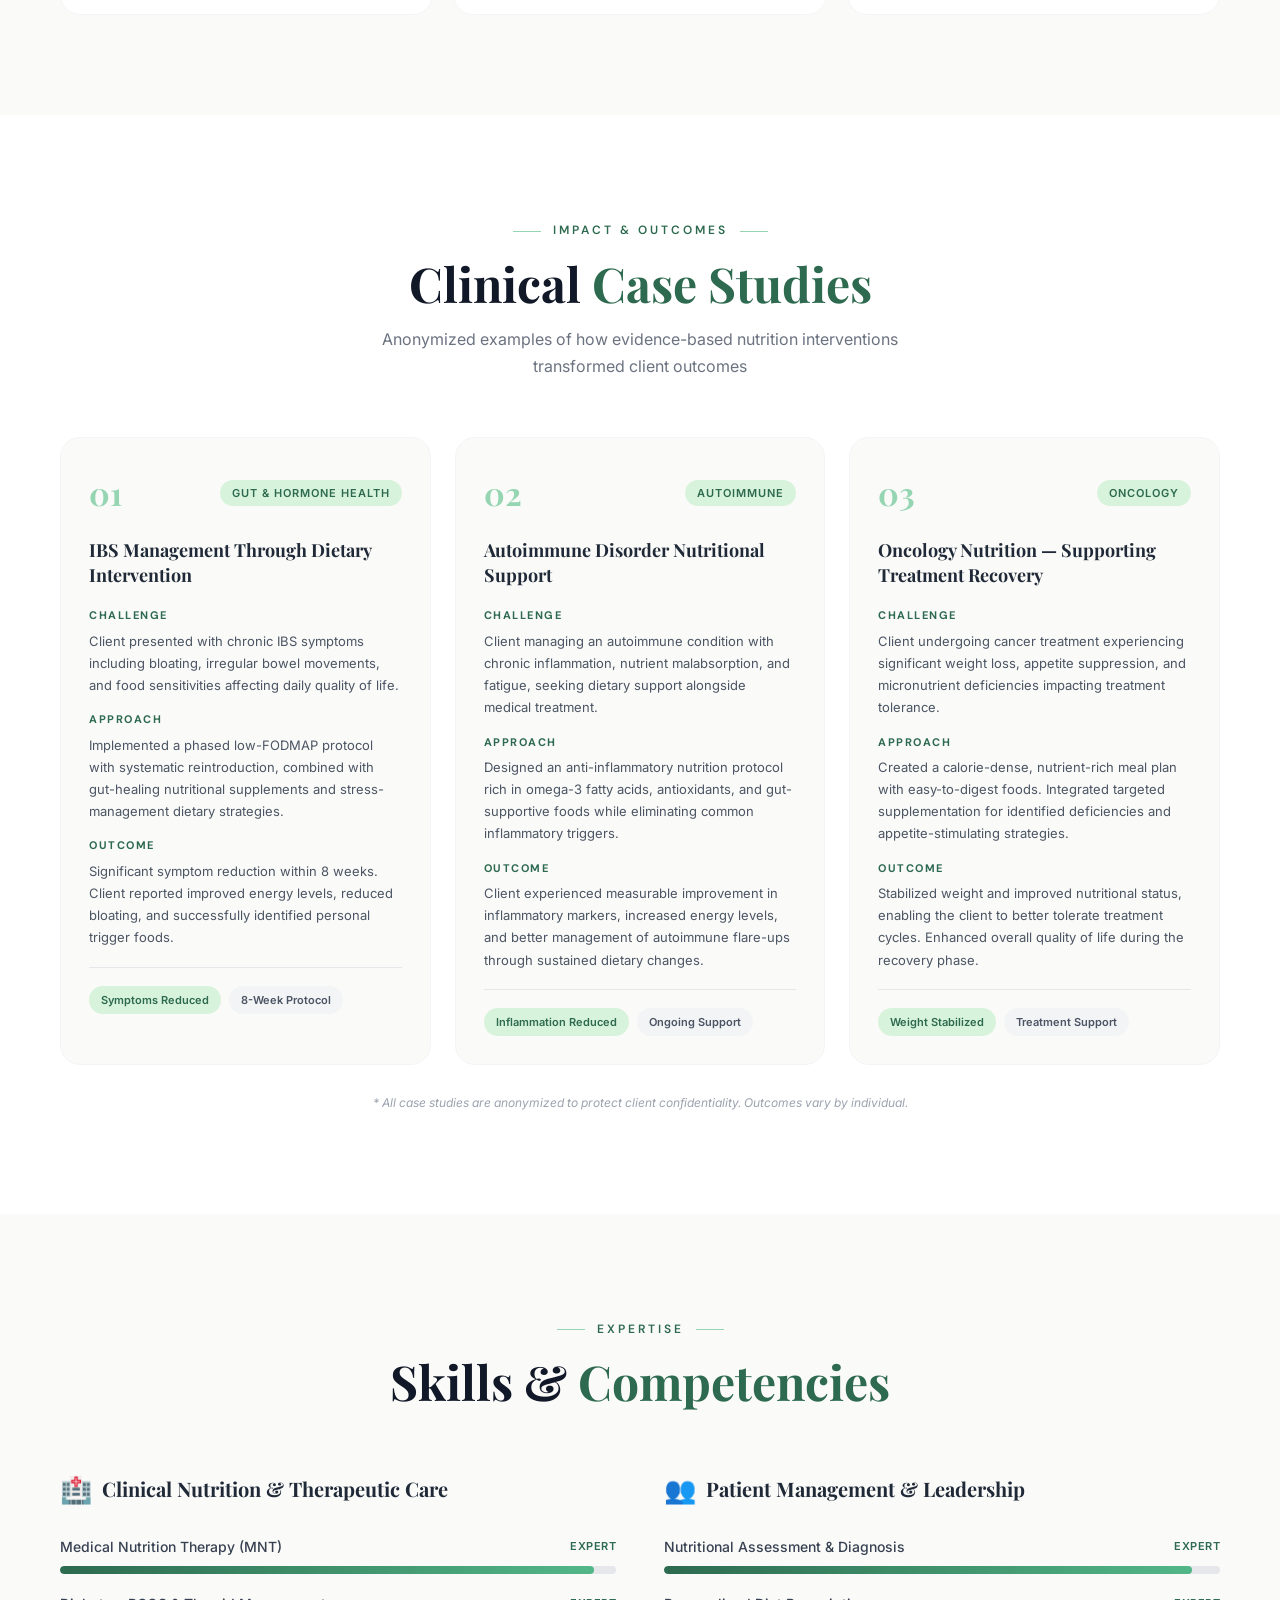
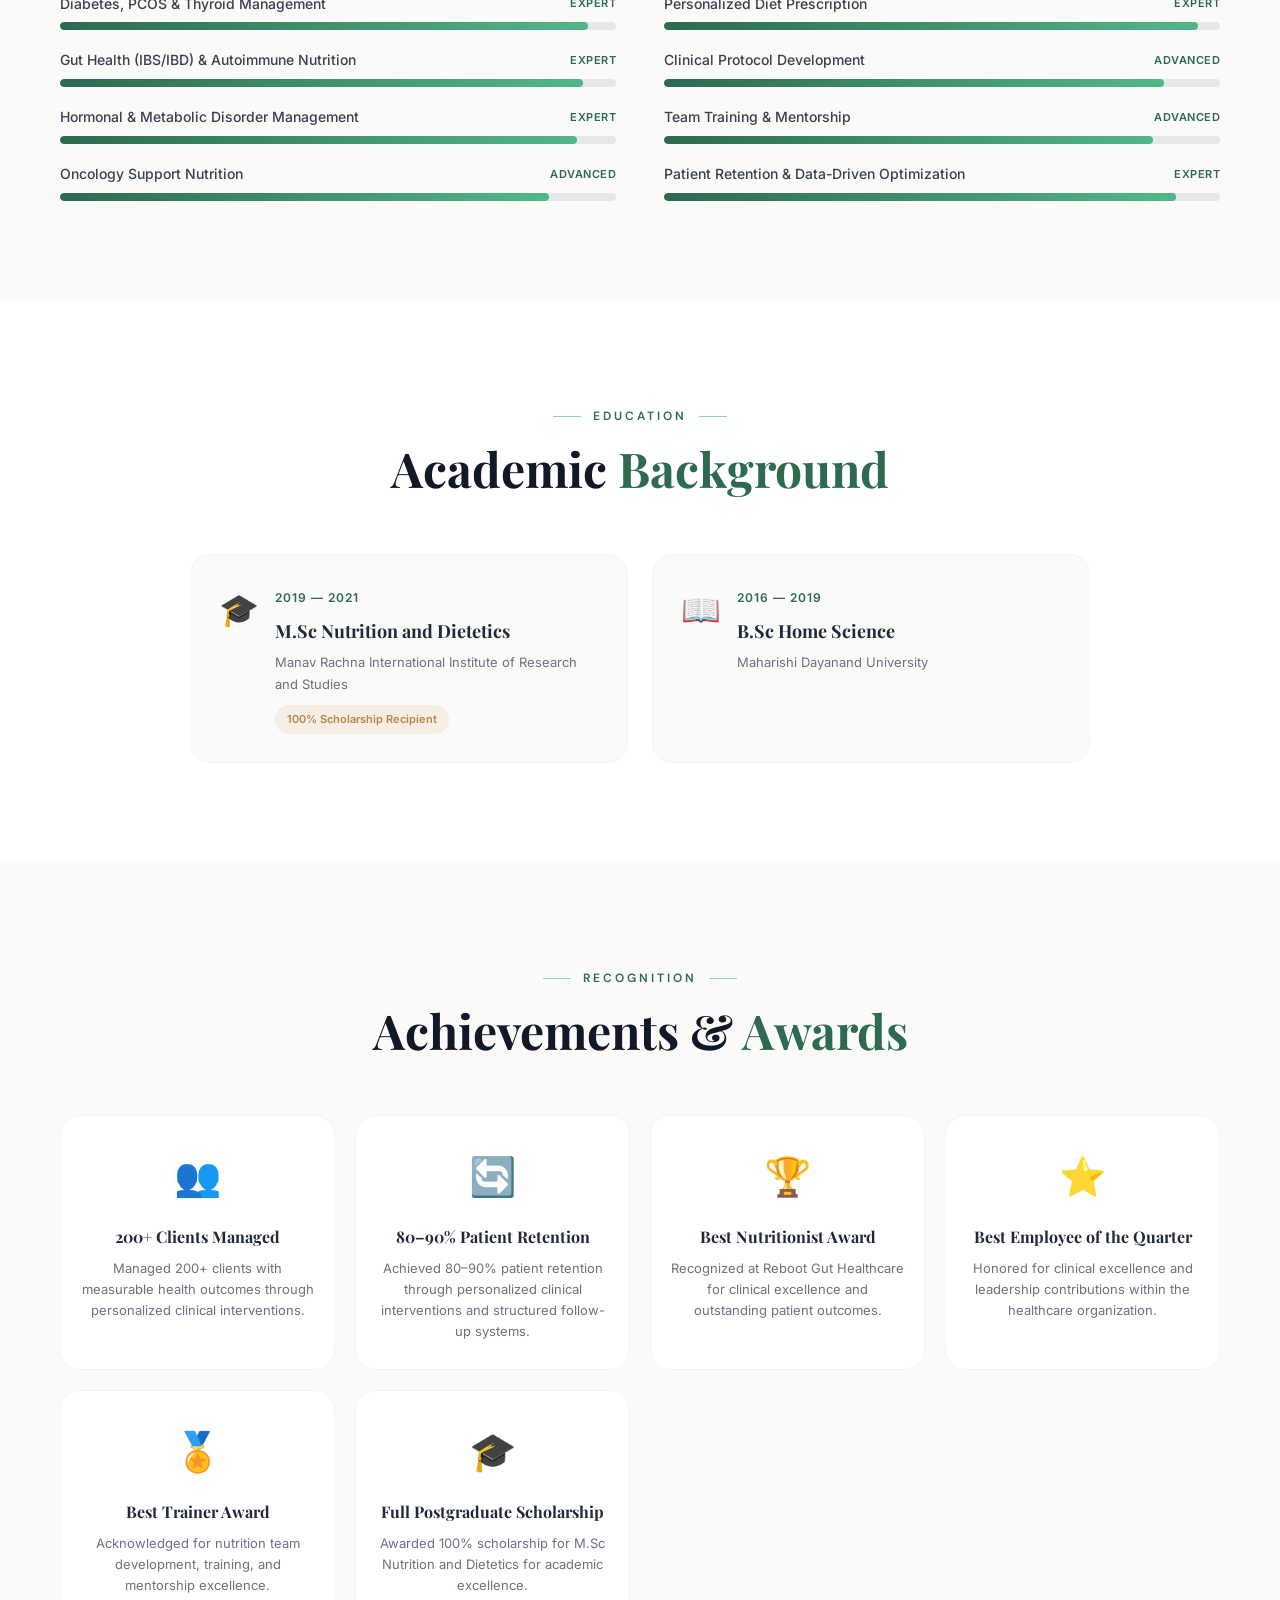
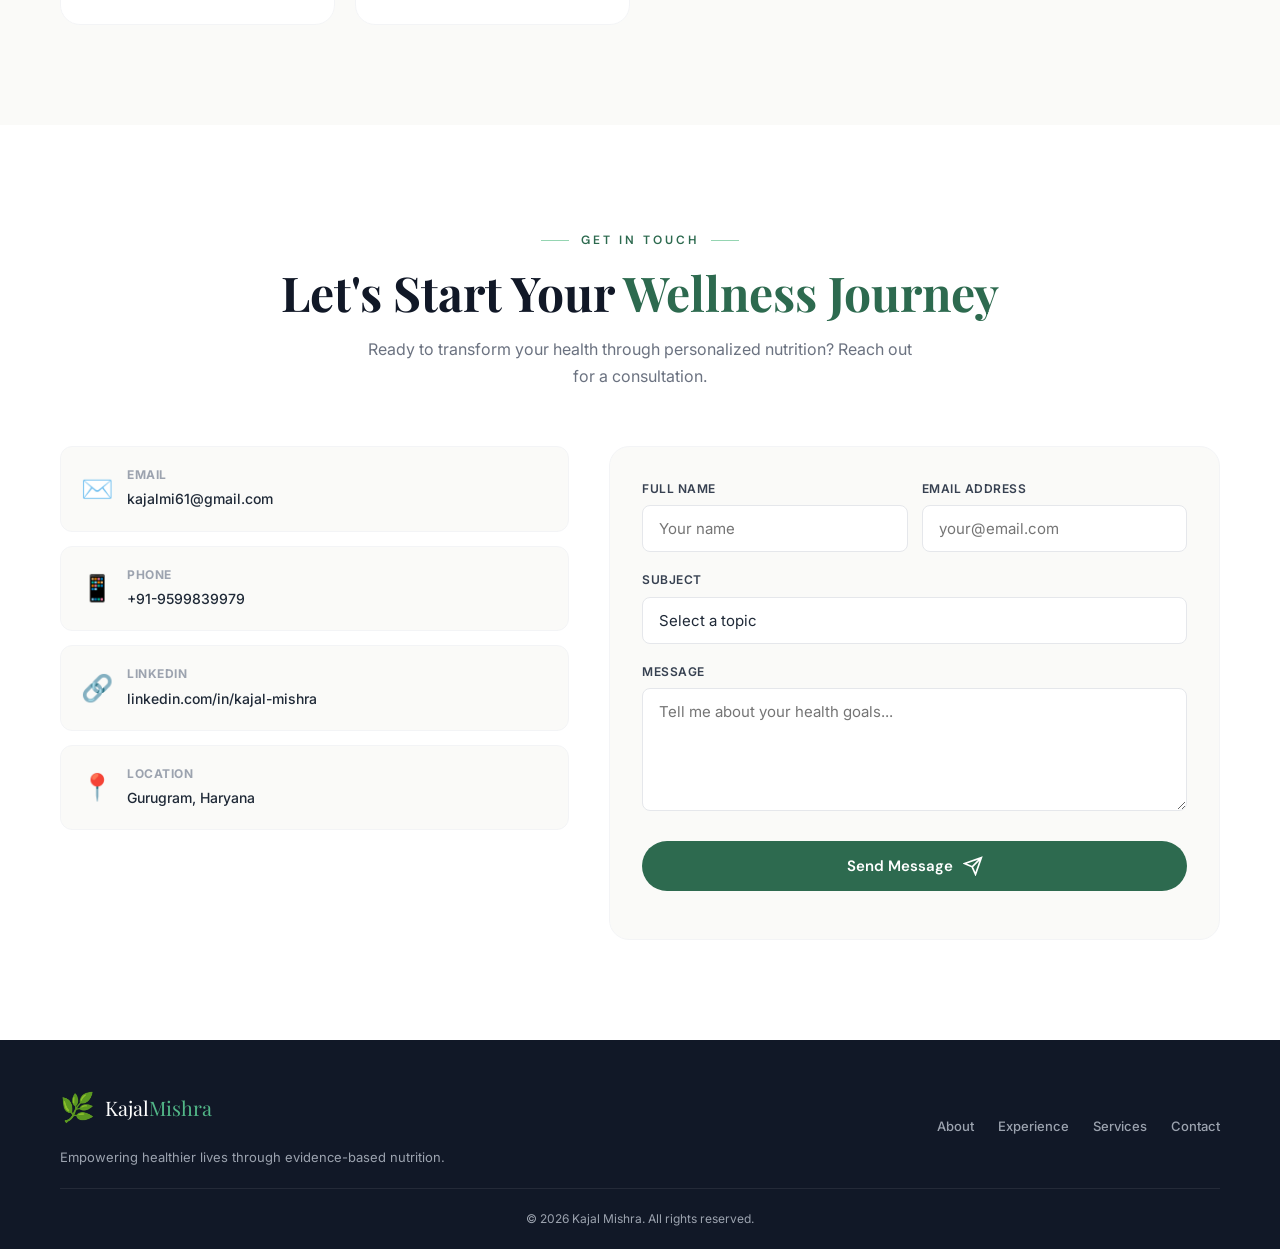
==== commit 9393f665: "Add 4-step nutrition assessment form with multi-step wizard UX - New assessment.html: interactive mu" ====
--- a/index.html
+++ b/index.html
@@ -47,7 +47,7 @@
                 <li><a href="#case-studies" class="nav-link">Case Studies</a></li>
                 <li><a href="#skills" class="nav-link">Skills</a></li>
                 <li><a href="#achievements" class="nav-link">Awards</a></li>
-                <li><a href="#contact" class="nav-link nav-cta">Get in Touch</a></li>
+                <li><a href="assessment.html" class="nav-link nav-cta">&#x1F4CB; Take Assessment</a></li>
             </ul>
             <button class="nav-toggle" id="navToggle" aria-label="Toggle navigation">
                 <span></span>
@@ -95,8 +95,8 @@
                     </div>
                 </div>
                 <div class="hero-actions">
-                    <a href="#contact" class="btn btn-primary">
-                        <span>Book a Consultation</span>
+                    <a href="assessment.html" class="btn btn-primary">
+                        <span>Take Nutrition Assessment</span>
                         <svg width="20" height="20" viewBox="0 0 24 24" fill="none" stroke="currentColor" stroke-width="2"><path d="M5 12h14M12 5l7 7-7 7"/></svg>
                     </a>
                     <a href="#about" class="btn btn-outline">
